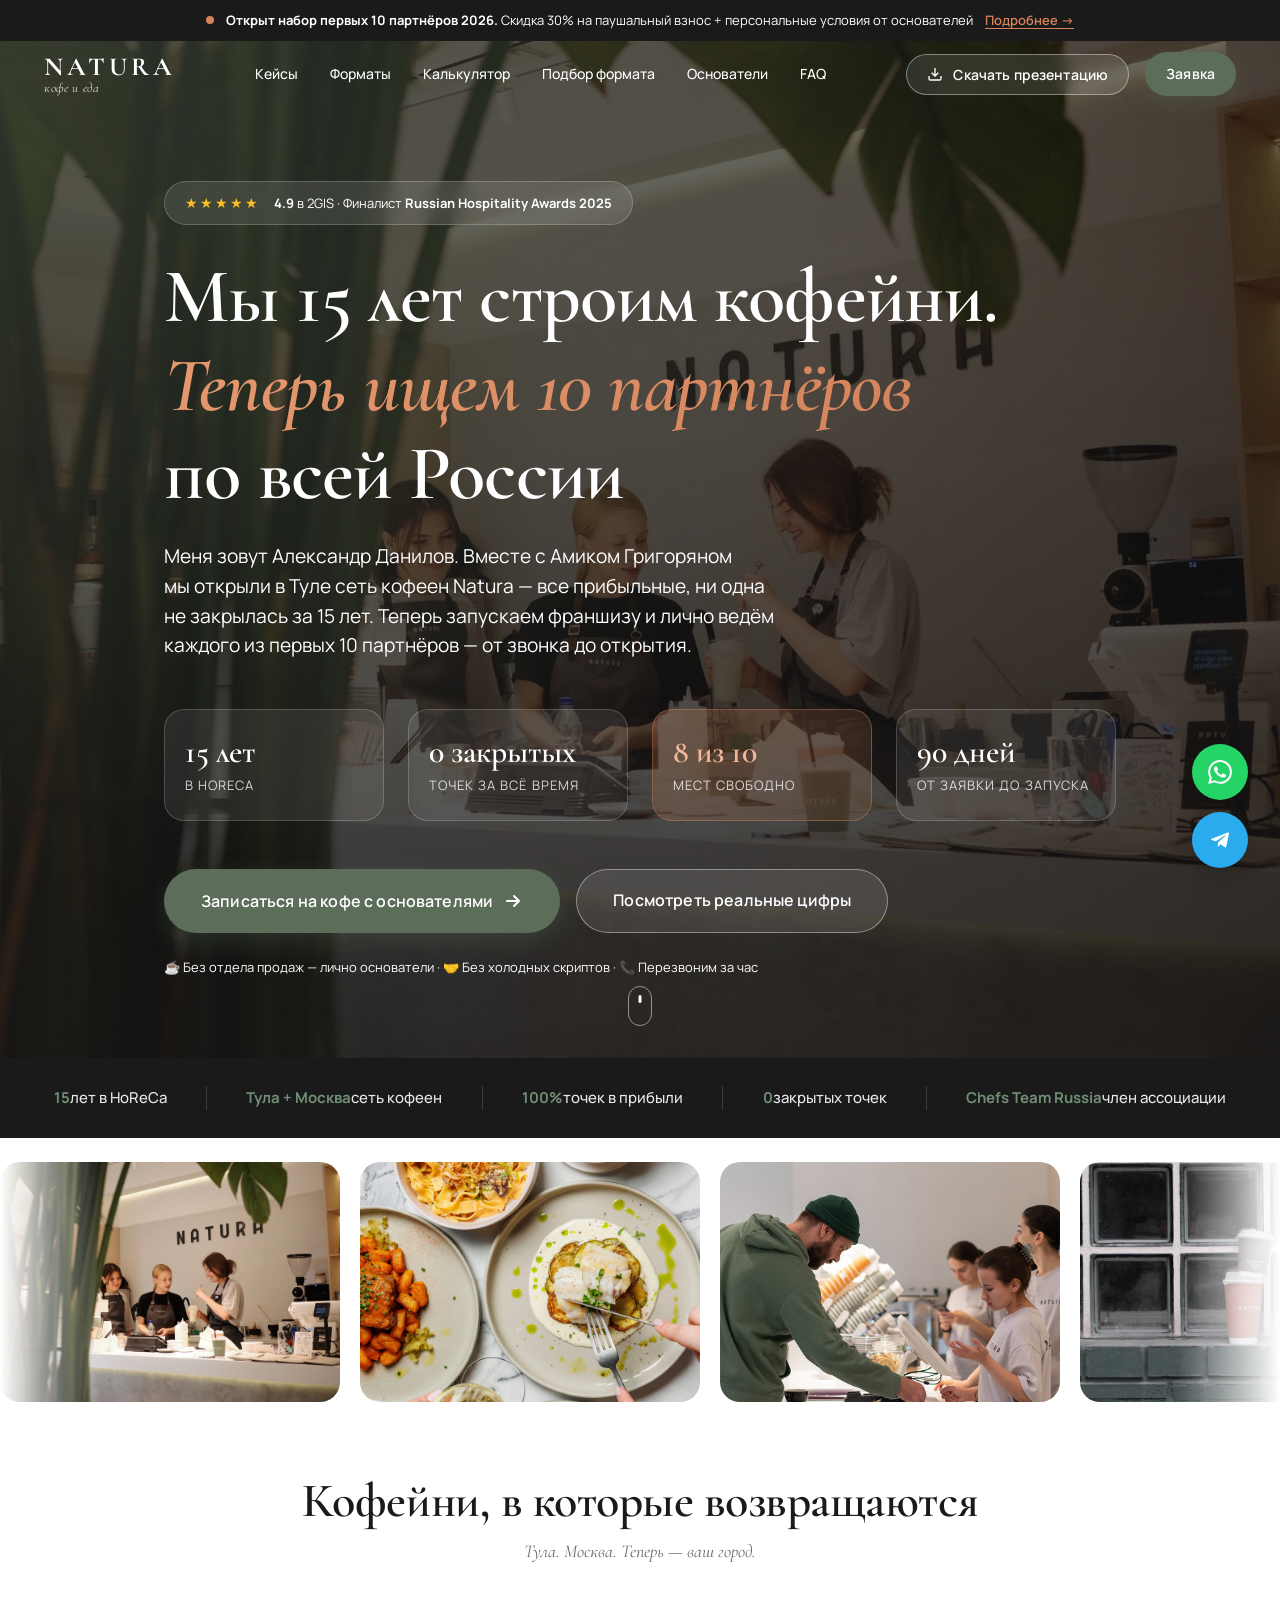
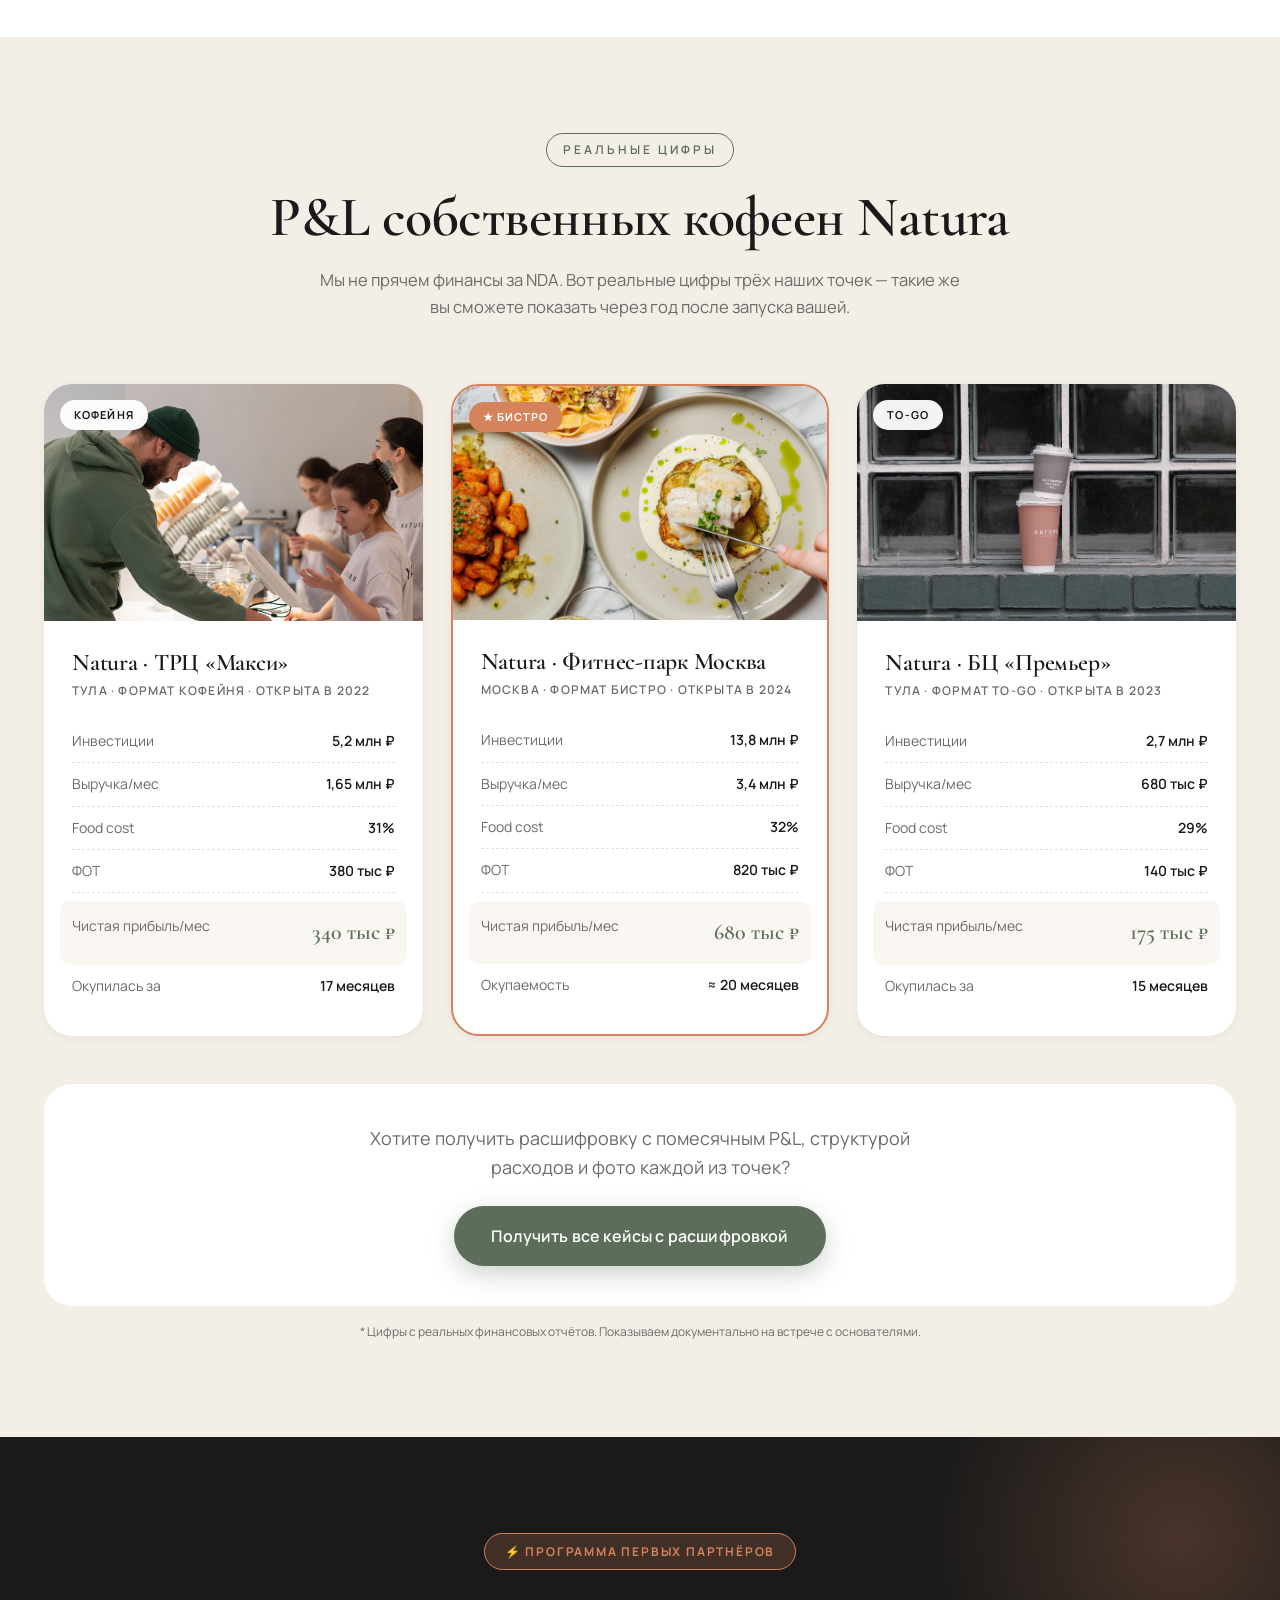
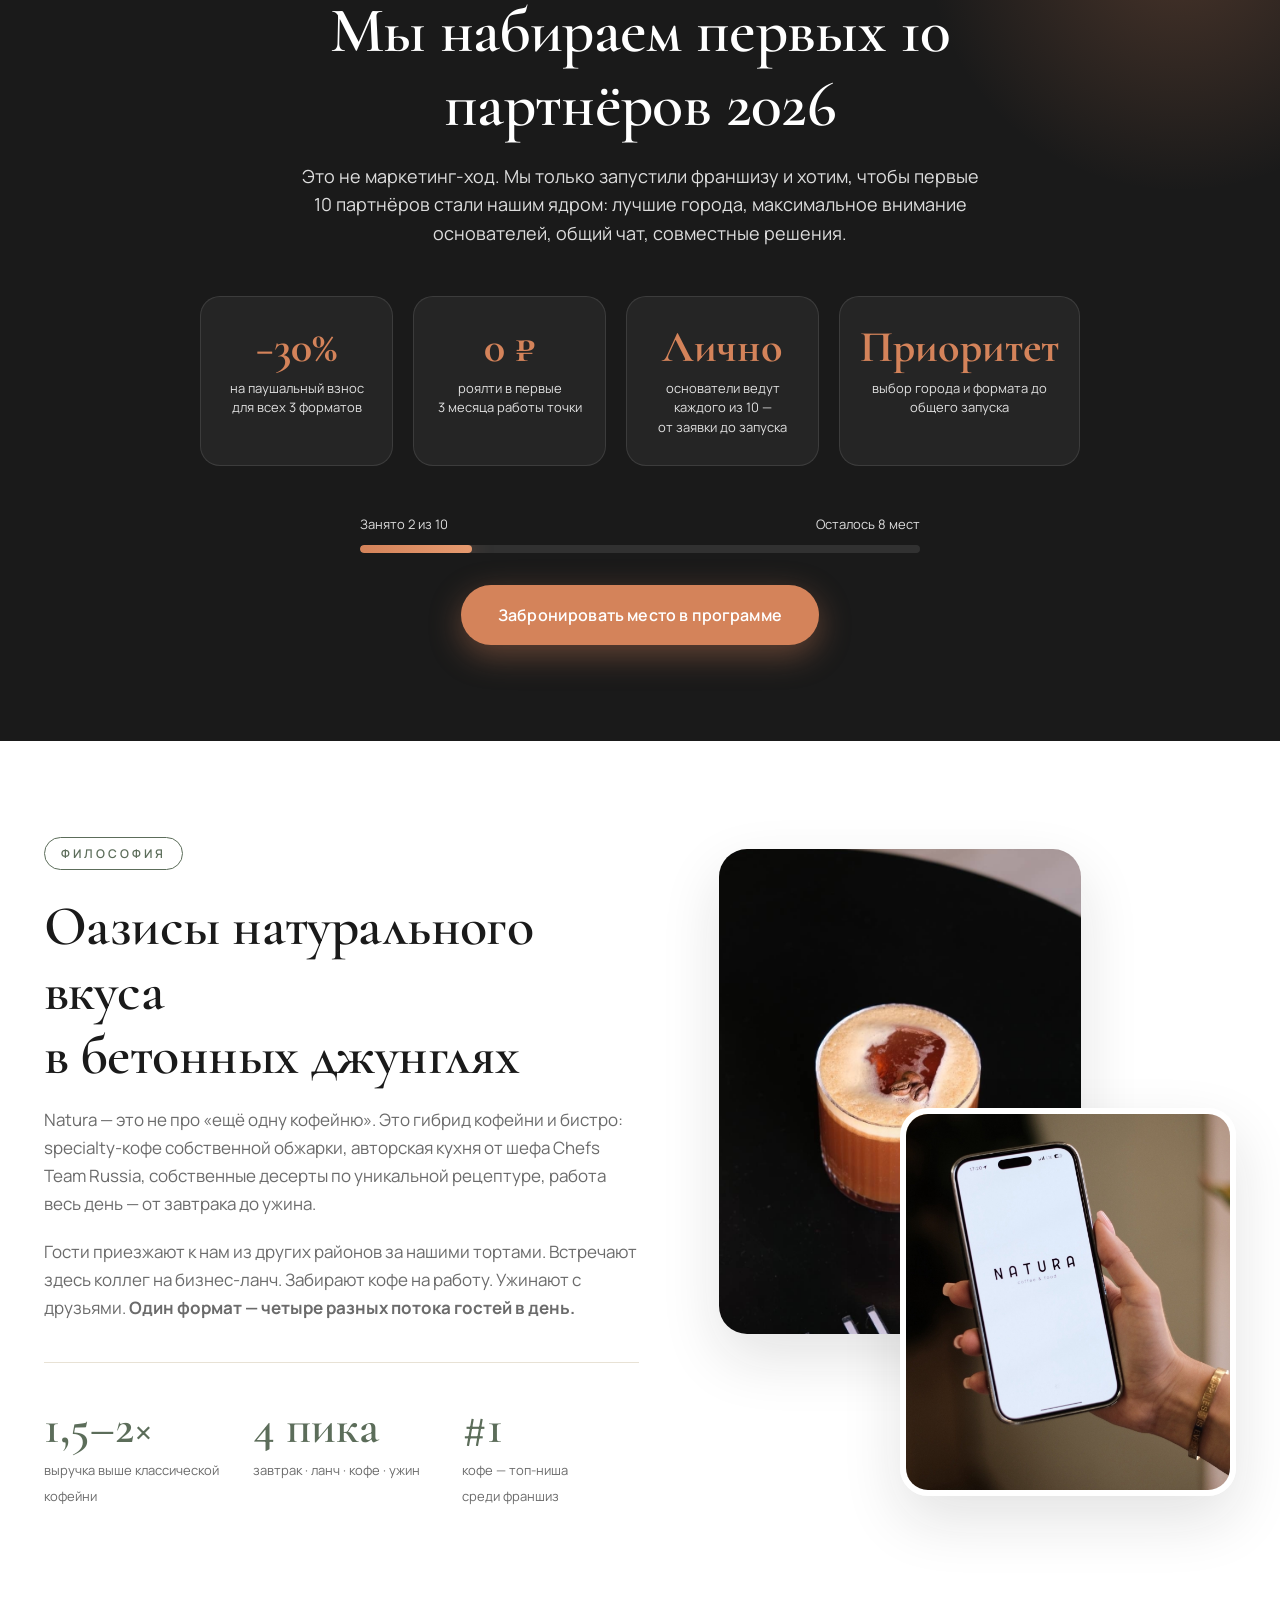
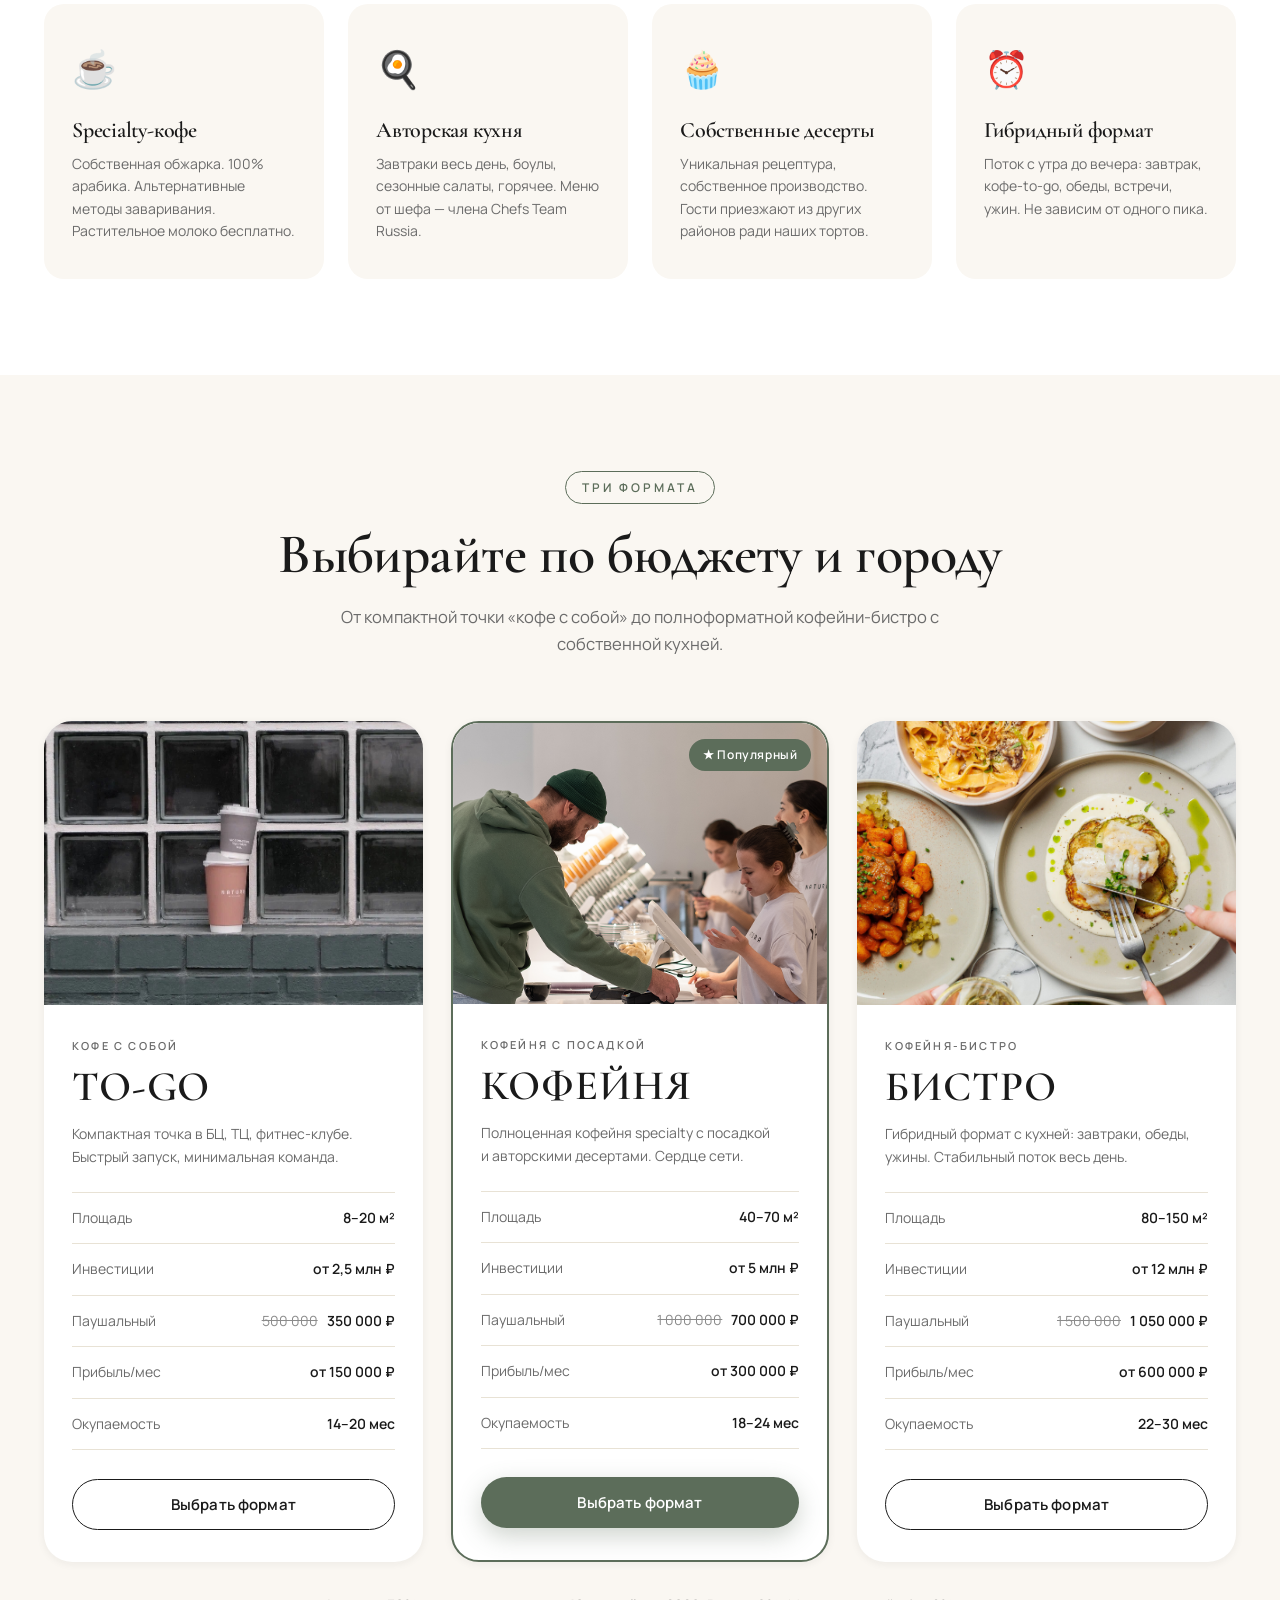
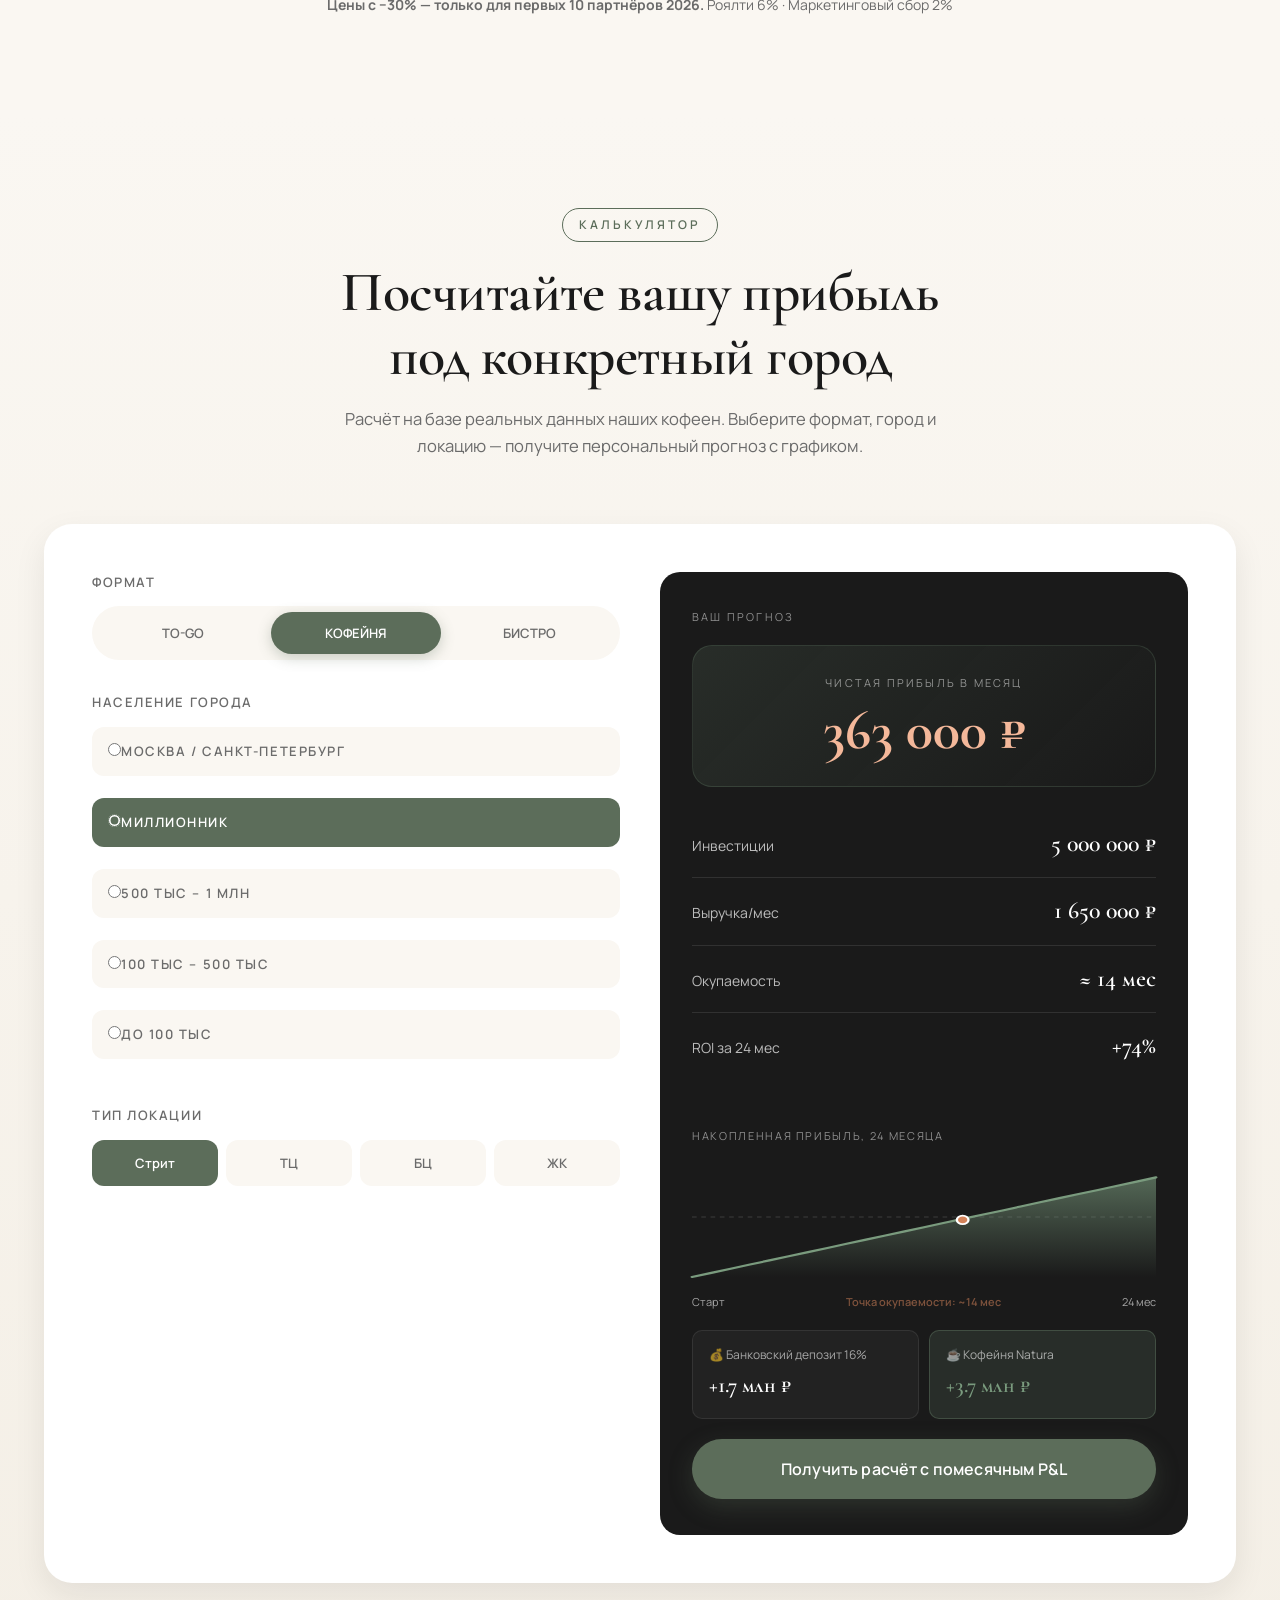
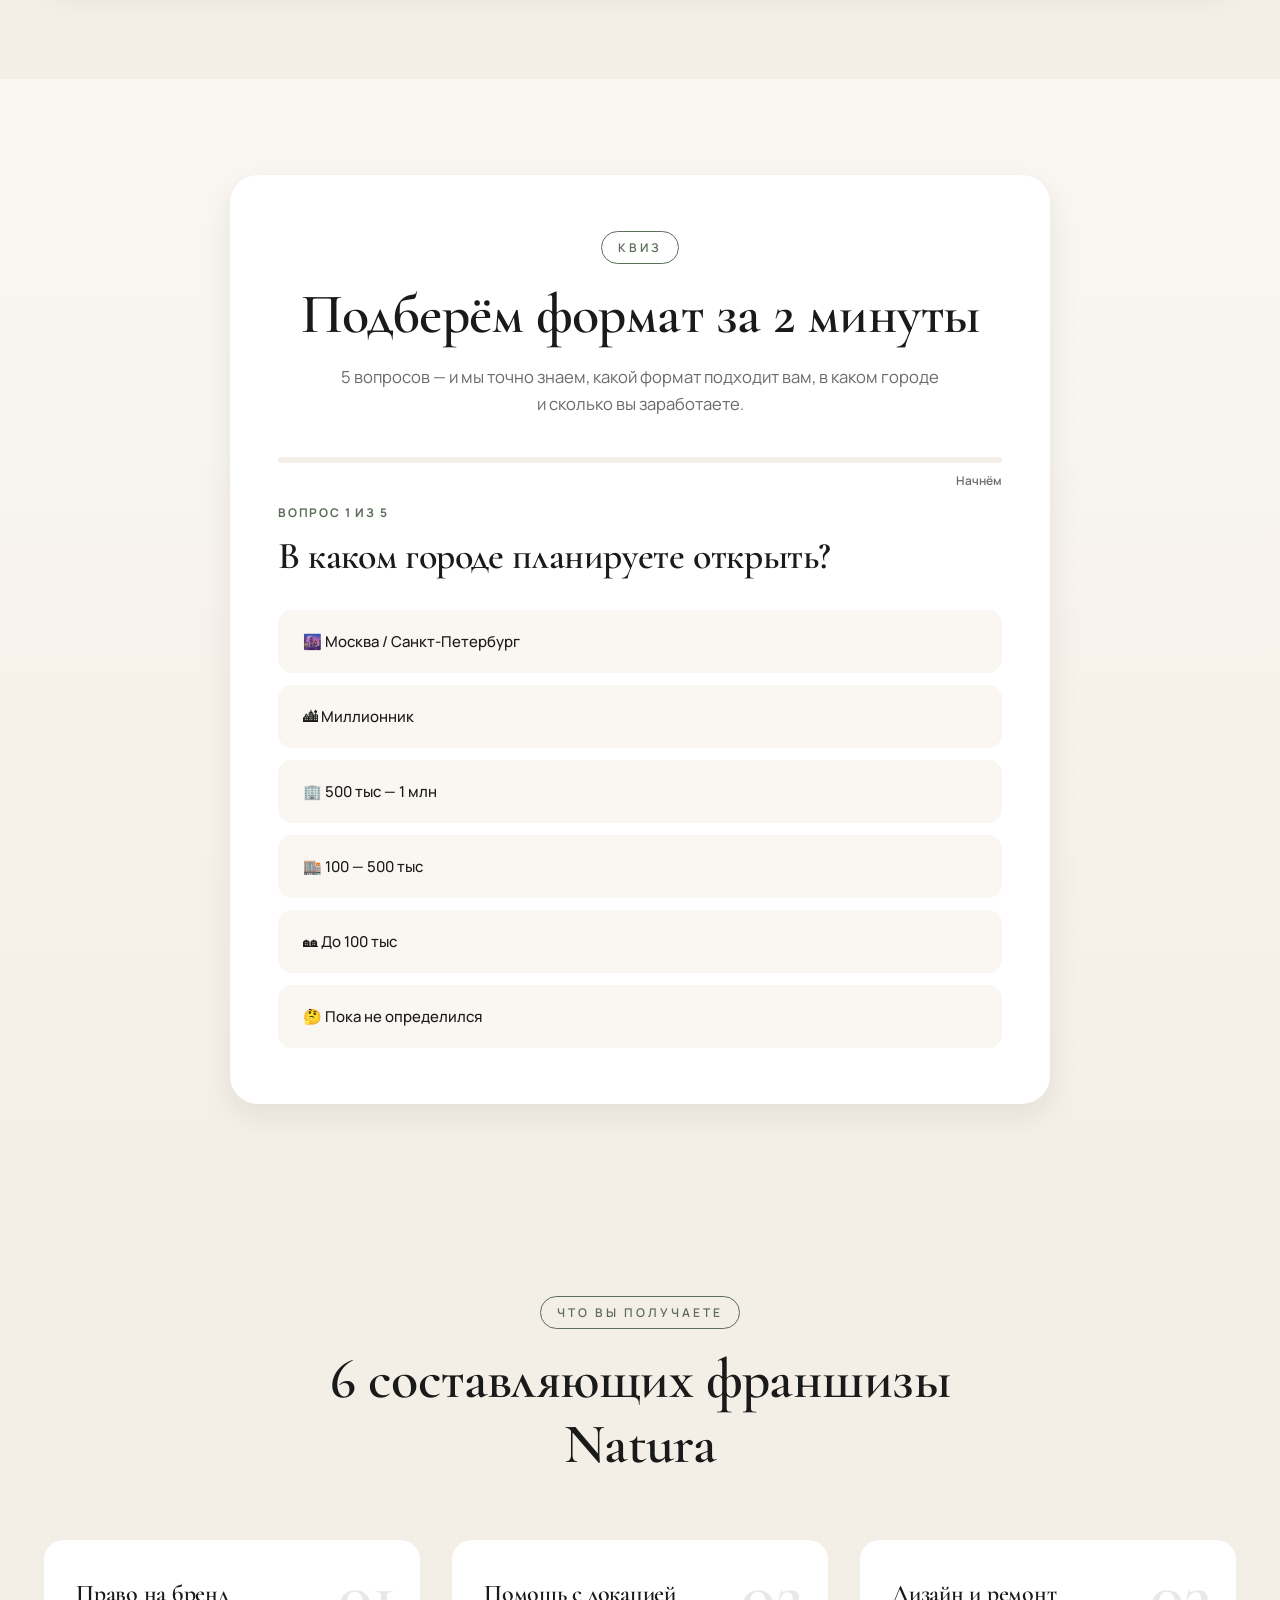
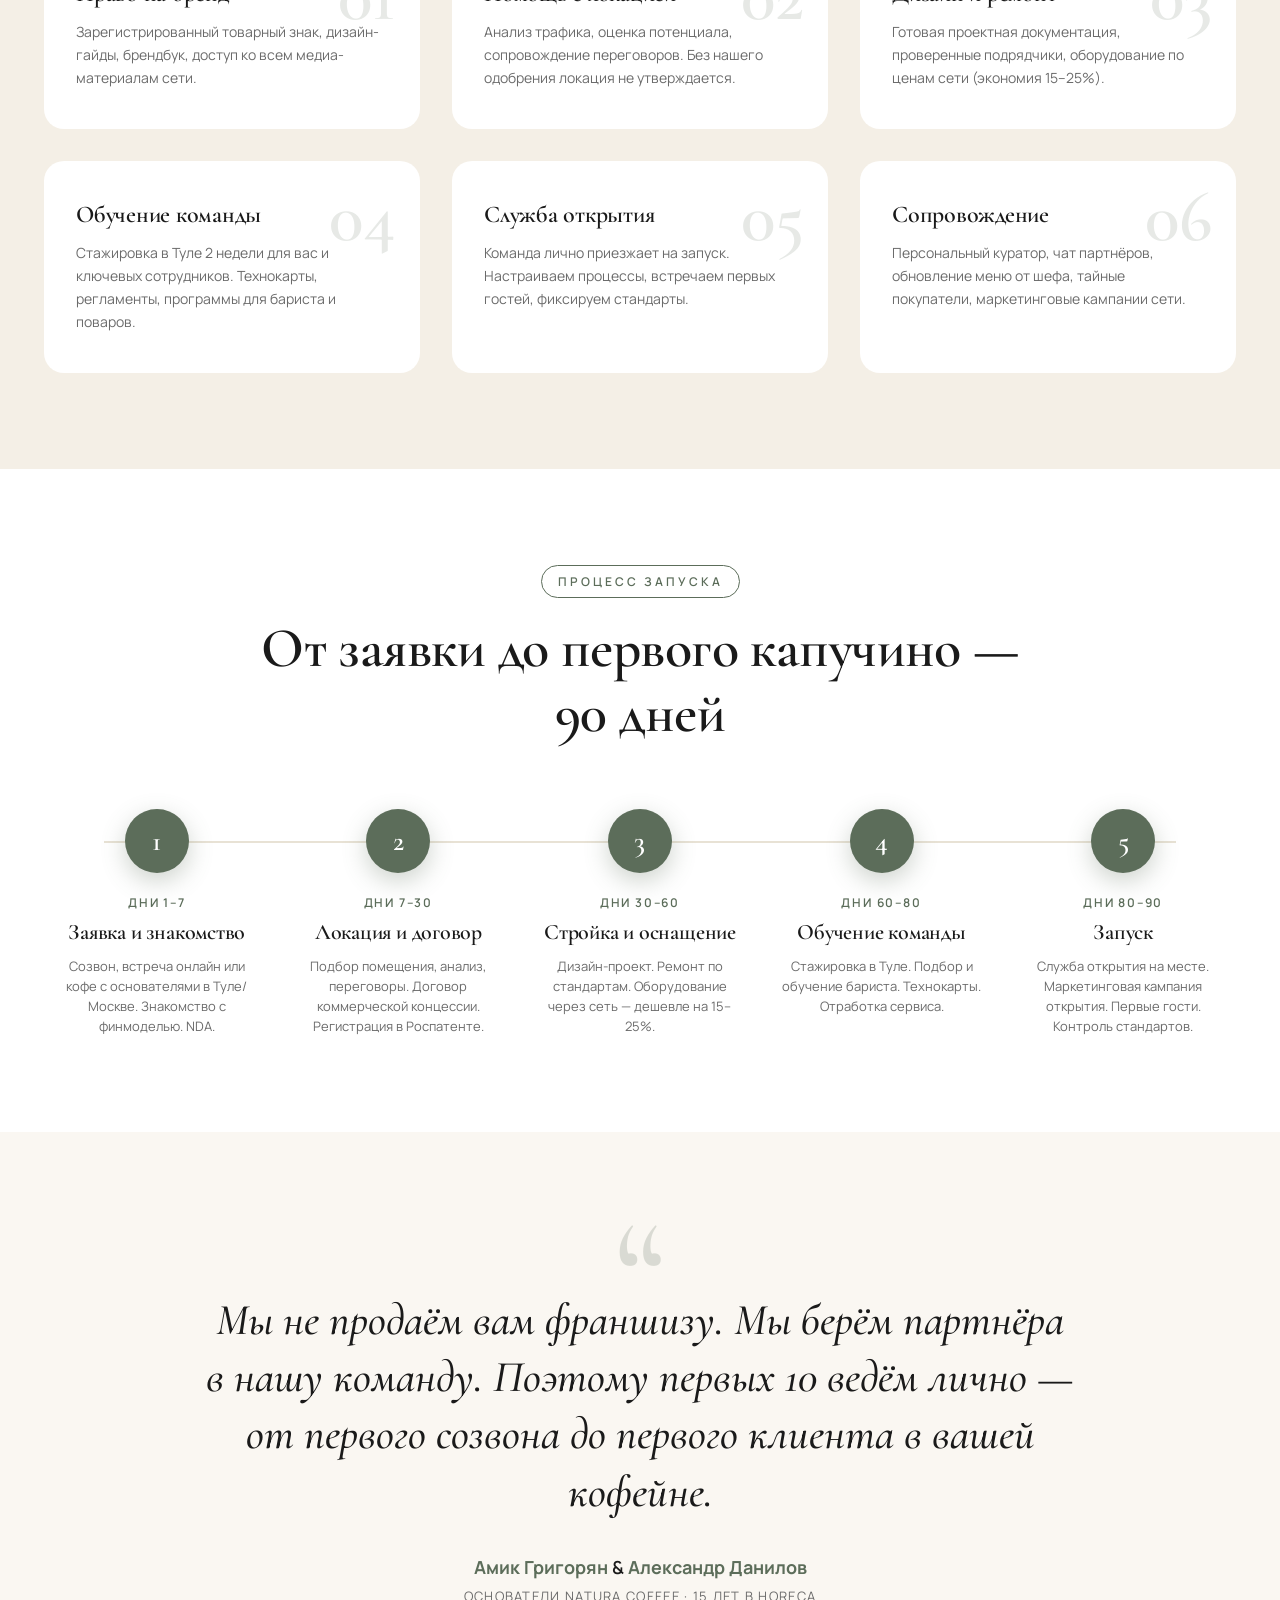
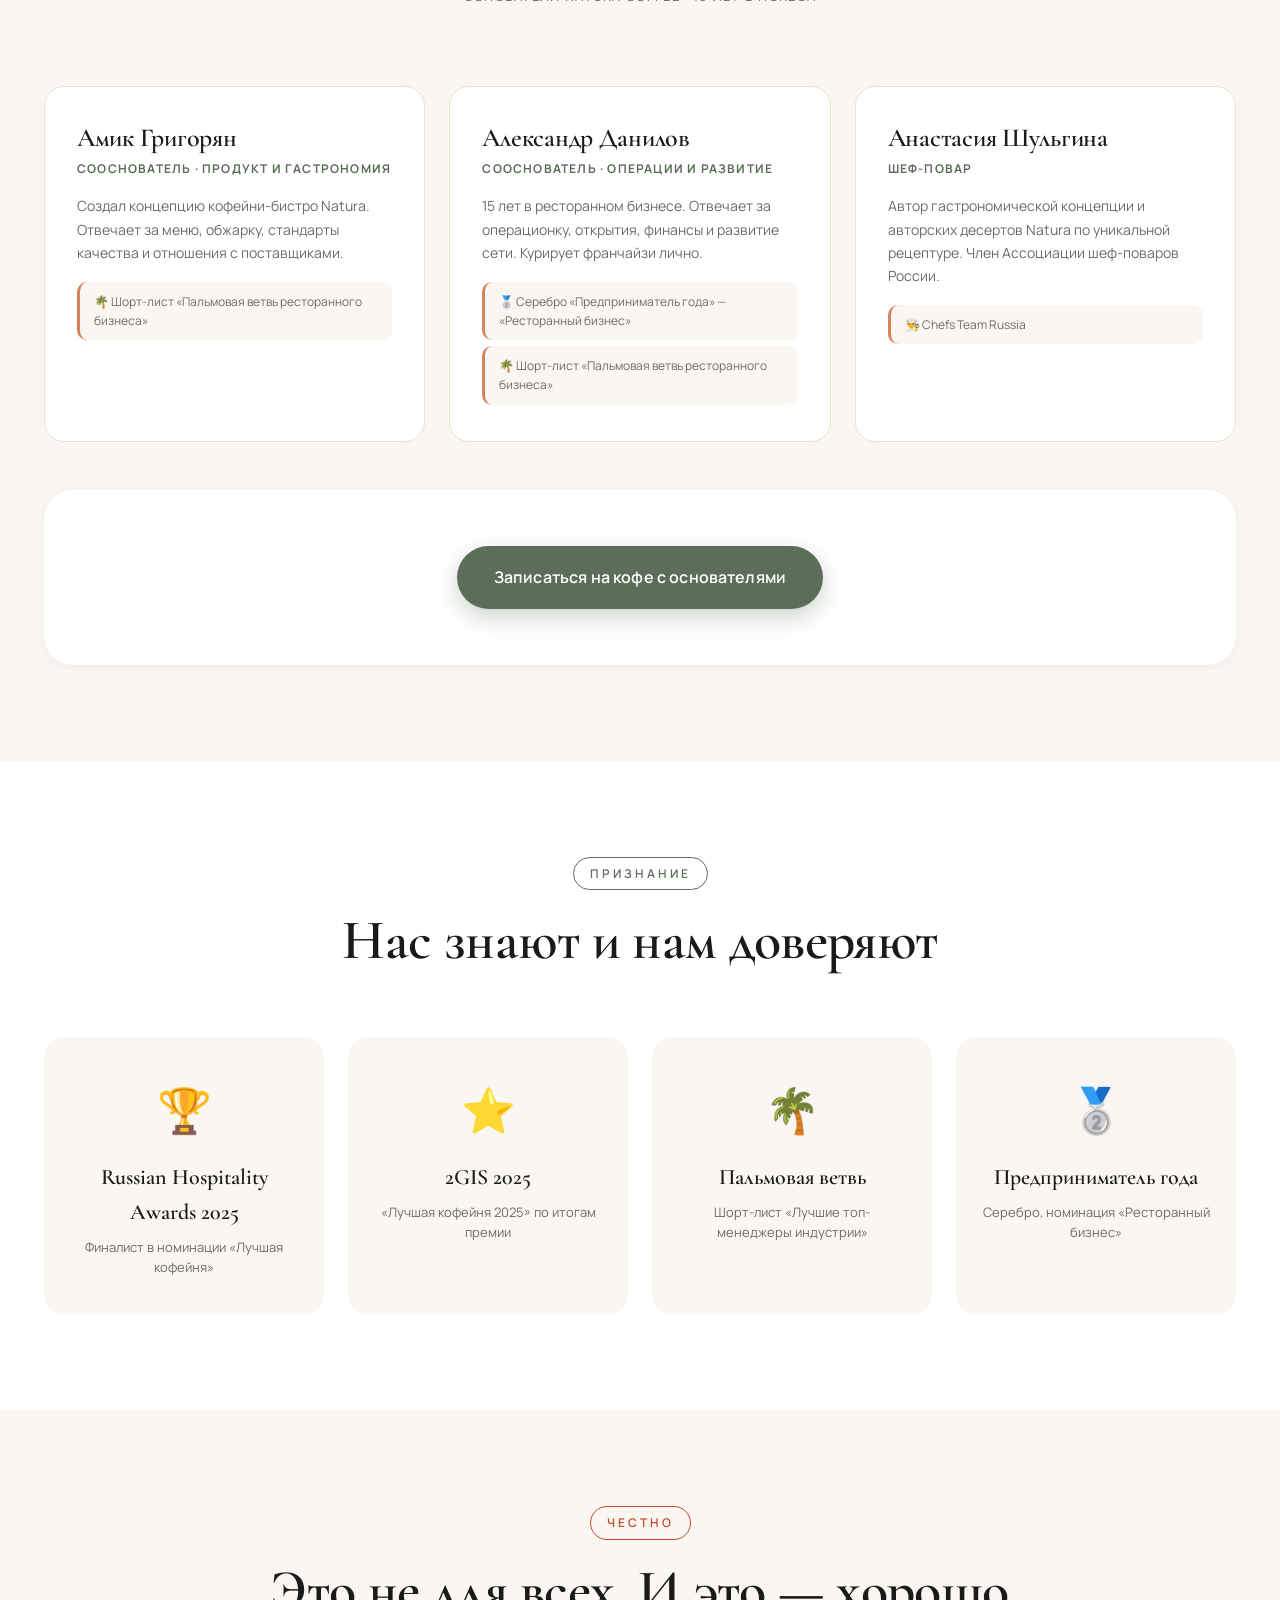
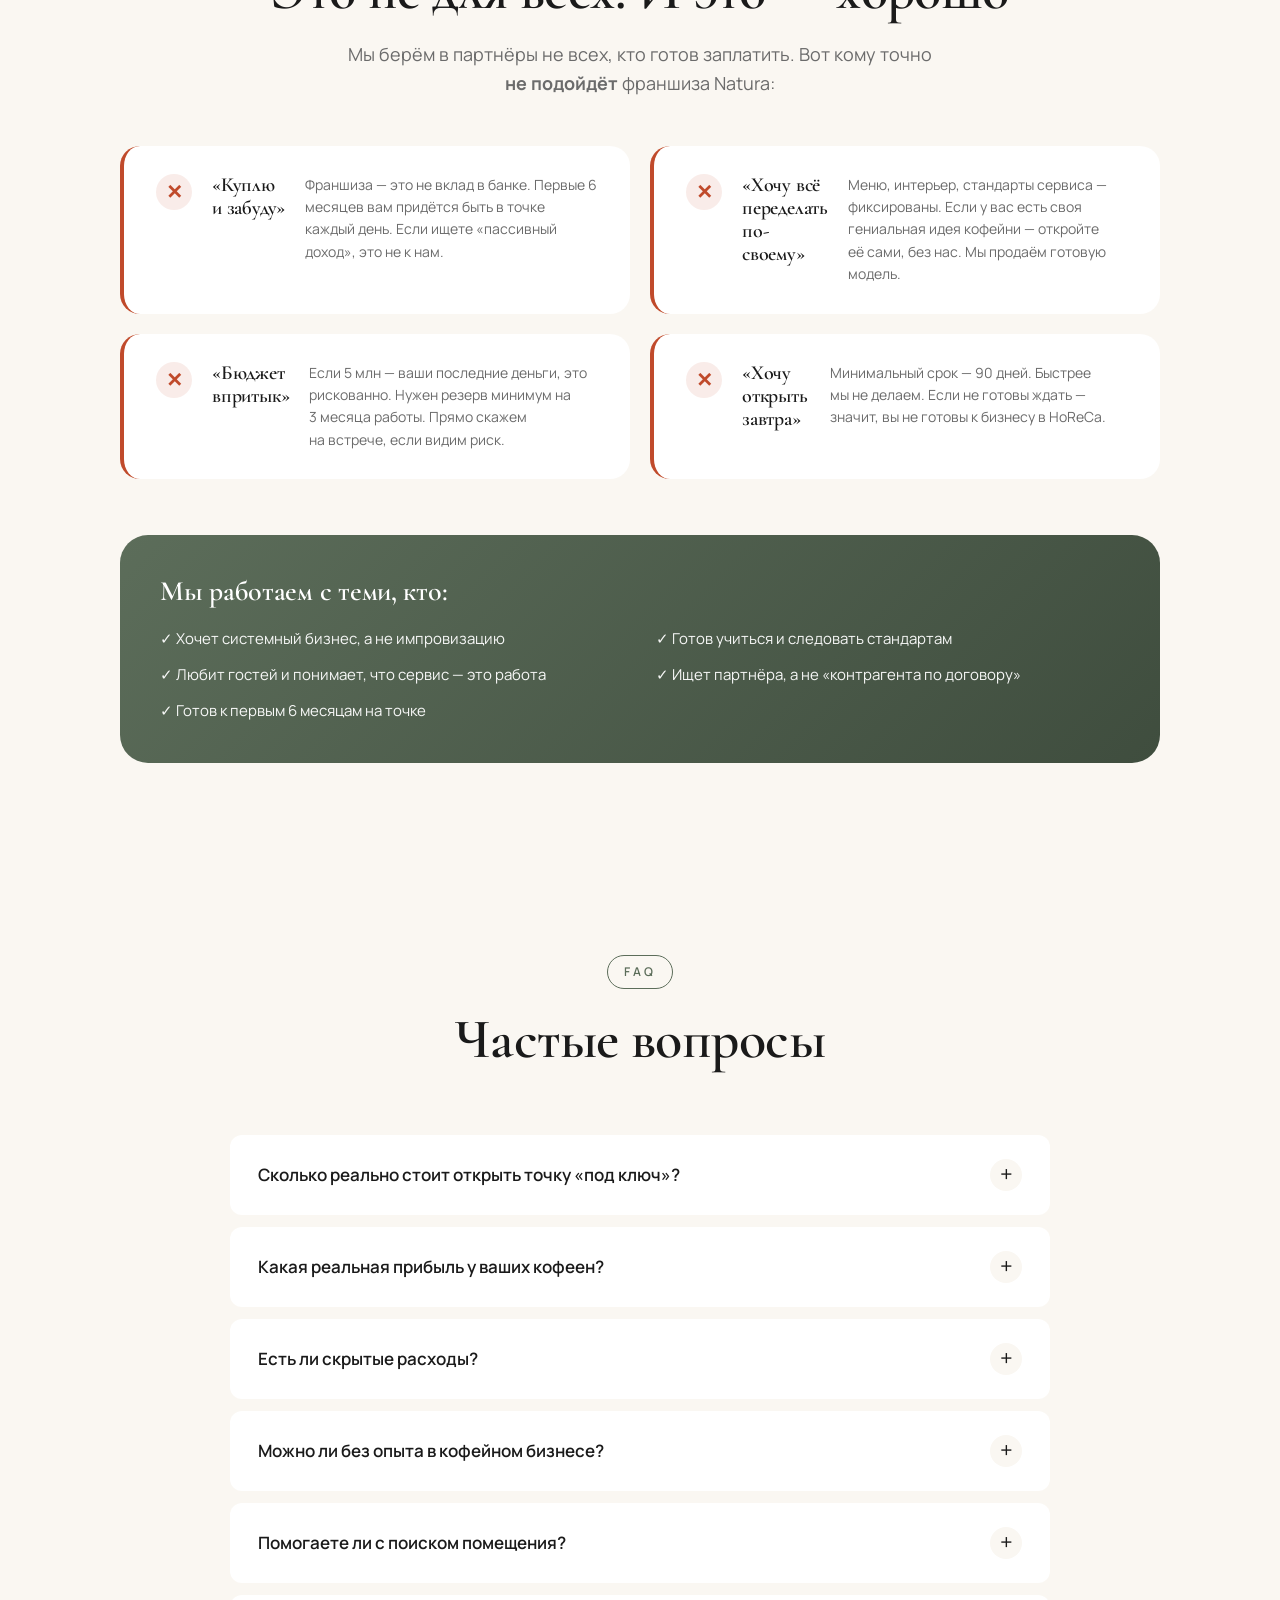
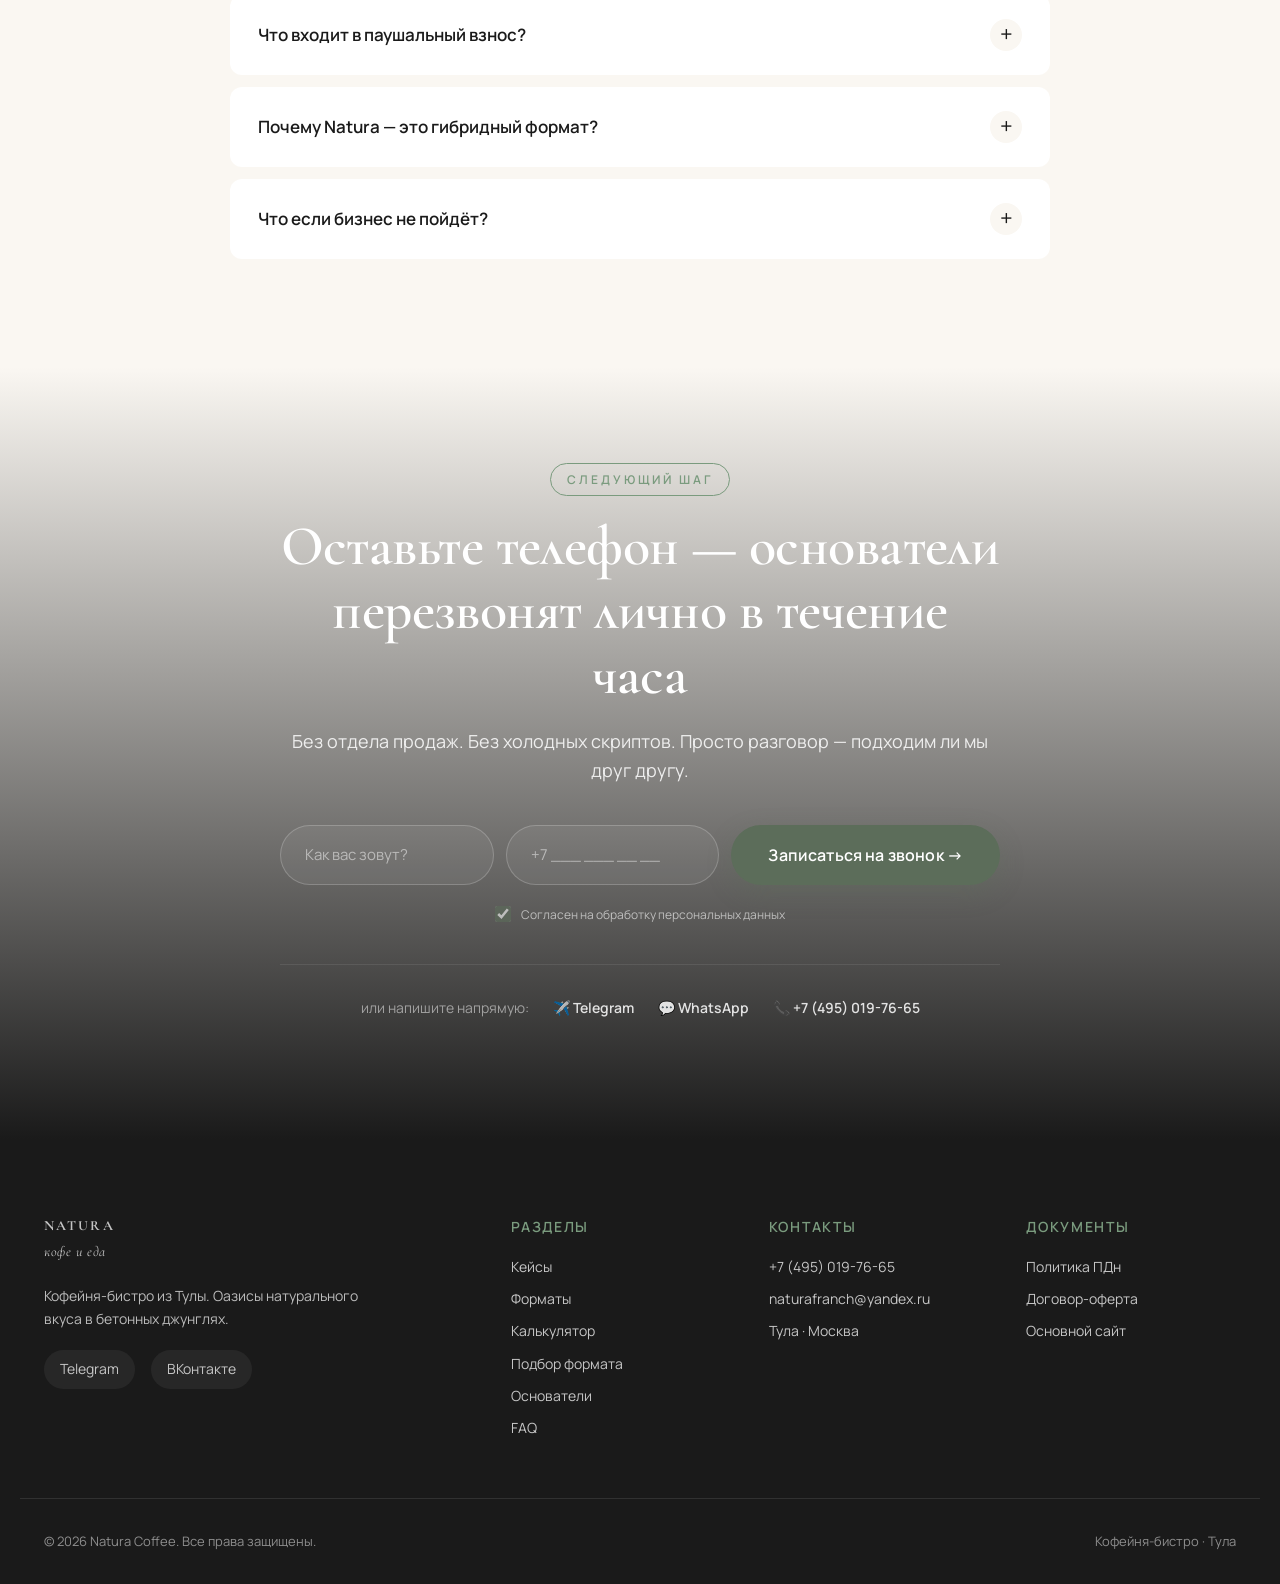
==== index.html @ 6047c7a5 "Replace placeholder images with real Natura Coffee photos Pulled 16 brand photos from naturacoffee.r" ====
<!DOCTYPE html>
<html lang="ru">
<head>
<meta charset="UTF-8">
<meta name="viewport" content="width=device-width, initial-scale=1.0">
<title>Франшиза Natura — кофейня-бистро от основателей. Первые 10 партнёров</title>
<meta name="description" content="Франшиза кофейни-бистро Natura. Инвестиции от 5 млн ₽, прибыль от 300 тыс/мес, окупаемость 18–24 мес. Первые 10 партнёров — −30% на паушальный. Финалист Russian Hospitality Awards 2025.">
<meta property="og:title" content="Франшиза Natura Coffee — кофейня-бистро">
<meta property="og:description" content="Первые 10 партнёров получают персональные условия от основателей. Запуск за 90 дней.">
<meta property="og:type" content="website">
<meta property="og:image" content="img/natura/interior-team.jpg">
<link rel="preconnect" href="https://fonts.googleapis.com">
<link rel="preconnect" href="https://fonts.gstatic.com" crossorigin>
<link href="https://fonts.googleapis.com/css2?family=Cormorant+Garamond:wght@400;500;600;700&family=Manrope:wght@300;400;500;600;700;800&display=swap" rel="stylesheet">
<link rel="icon" type="image/svg+xml" href="favicon.svg">
<link rel="stylesheet" href="styles.css">
<!-- A/B Split: 50/50, cookie-persistent. Remove this line to disable A/B test -->
<script src="ab.js"></script>
</head>
<body>

<!-- ============ ANNOUNCEMENT BAR ============ -->
<div class="announce">
  <div class="container">
    <span class="announce__pulse"></span>
    <span><b>Открыт набор первых 10 партнёров 2026.</b> Скидка 30% на&nbsp;паушальный взнос + персональные условия от&nbsp;основателей</span>
    <a href="#scarcity">Подробнее →</a>
  </div>
</div>

<!-- ============ HEADER ============ -->
<header class="header" id="header">
  <div class="container header__inner">
    <a href="#top" class="logo">
      <span class="logo__mark">NATURA</span>
      <span class="logo__sub">кофе и еда</span>
    </a>
    <nav class="nav">
      <a href="#cases">Кейсы</a>
      <a href="#formats">Форматы</a>
      <a href="#calc">Калькулятор</a>
      <a href="#quiz">Подбор формата</a>
      <a href="#founders">Основатели</a>
      <a href="#faq">FAQ</a>
    </nav>
    <div class="header__actions">
      <button class="btn btn--ghost btn--sm" data-open-form data-context="pdf">
        <svg width="16" height="16" viewBox="0 0 24 24" fill="none" stroke="currentColor" stroke-width="2"><path d="M21 15v4a2 2 0 0 1-2 2H5a2 2 0 0 1-2-2v-4M7 10l5 5 5-5M12 15V3"/></svg>
        Скачать презентацию
      </button>
      <a href="#contact" class="btn btn--primary btn--sm" data-open-form>Заявка</a>
    </div>
    <button class="burger" aria-label="Меню" id="burger">
      <span></span><span></span><span></span>
    </button>
  </div>
</header>

<!-- ============ HERO ============ -->
<section class="hero" id="top">
  <div class="hero__bg">
    <img src="img/natura/interior-team.jpg" alt="Интерьер кофейни-бистро Natura" loading="eager">
    <div class="hero__overlay"></div>
  </div>
  <div class="container hero__inner">

    <div class="hero__socialproof">
      <div class="hero__stars">★★★★★</div>
      <span><b>4.9</b> в 2GIS · <b>15 лет</b> в HoReCa · Финалист <b>Russian Hospitality Awards 2025</b></span>
    </div>

    <h1 class="hero__title">
      Ваша кофейня-бистро<br>
      с прибылью <span class="hero__title-accent">от 300 000 ₽</span><br>
      в месяц
    </h1>

    <p class="hero__subtitle">
      Франшиза от команды рестораторов с&nbsp;15-летним опытом.
      100% наших точек прибыльны. 0&nbsp;закрытых за всю историю.
      Окупаемость 18–24&nbsp;месяца.
    </p>

    <div class="hero__metrics">
      <div class="metric">
        <div class="metric__value">от 5 млн ₽</div>
        <div class="metric__label">Инвестиции</div>
      </div>
      <div class="metric metric--accent">
        <div class="metric__value">+300&nbsp;000 ₽</div>
        <div class="metric__label">Прибыль/мес</div>
      </div>
      <div class="metric">
        <div class="metric__value">18–24 мес</div>
        <div class="metric__label">Окупаемость</div>
      </div>
      <div class="metric">
        <div class="metric__value">90 дней</div>
        <div class="metric__label">До открытия</div>
      </div>
    </div>

    <div class="hero__cta">
      <a href="#quiz" class="btn btn--primary btn--lg">
        Подобрать формат за 2 минуты
        <svg width="20" height="20" viewBox="0 0 20 20" fill="none"><path d="M4 10h12m0 0l-5-5m5 5l-5 5" stroke="currentColor" stroke-width="2" stroke-linecap="round"/></svg>
      </a>
      <button class="btn btn--ghost btn--lg" data-open-form data-context="pdf">
        Скачать презентацию (PDF)
      </button>
    </div>

    <p class="hero__microcopy">⚡ Ответим в течение 1 часа · 🔒 Без холодных звонков · 📞 Созвон с основателями лично</p>
  </div>

  <a href="#gallery" class="hero__scroll" aria-label="Скролл вниз">
    <span></span>
  </a>
</section>

<!-- ============ TRUST BAR ============ -->
<section class="trust">
  <div class="container">
    <div class="trust__item"><strong>15</strong>лет в HoReCa</div>
    <div class="trust__divider"></div>
    <div class="trust__item"><strong>Тула + Москва</strong>сеть кофеен</div>
    <div class="trust__divider"></div>
    <div class="trust__item"><strong>100%</strong>точек в прибыли</div>
    <div class="trust__divider"></div>
    <div class="trust__item"><strong>0</strong>закрытых точек</div>
    <div class="trust__divider"></div>
    <div class="trust__item"><strong>Chefs Team Russia</strong>член ассоциации</div>
  </div>
</section>

<!-- ============ GALLERY STRIP ============ -->
<section class="gallery" id="gallery">
  <div class="gallery__marquee">
    <div class="gallery__track">
      <img src="img/natura/interior-team.jpg" alt="">
      <img src="img/natura/food-assortment.jpg" alt="">
      <img src="img/natura/interior-checkout.png" alt="">
      <img src="img/natura/coffee-togo.jpg" alt="">
      <img src="img/natura/brand-phone.jpg" alt="">
      <img src="img/natura/coffee-signature.jpg" alt="">
      <img src="img/natura/food-pasta.jpg" alt="">
      <img src="img/natura/cake-raspberry.jpg" alt="">
      <!-- duplicate for seamless loop -->
      <img src="img/natura/interior-team.jpg" alt="">
      <img src="img/natura/food-assortment.jpg" alt="">
      <img src="img/natura/interior-checkout.png" alt="">
      <img src="img/natura/coffee-togo.jpg" alt="">
      <img src="img/natura/brand-phone.jpg" alt="">
      <img src="img/natura/coffee-signature.jpg" alt="">
      <img src="img/natura/food-pasta.jpg" alt="">
      <img src="img/natura/cake-raspberry.jpg" alt="">
    </div>
  </div>
  <div class="container gallery__caption">
    <h2>Кофейни, в&nbsp;которые возвращаются</h2>
    <p>Тула. Москва. Теперь — ваш город.</p>
  </div>
</section>

<!-- ============ CASES ============ -->
<section class="section cases" id="cases">
  <div class="container">
    <div class="section__head">
      <div class="section__label">Реальные цифры</div>
      <h2 class="section__title">P&amp;L собственных кофеен Natura</h2>
      <p class="section__lead">Мы не прячем финансы за NDA. Вот реальные цифры трёх наших точек — такие же вы сможете показать через год после запуска вашей.</p>
    </div>

    <div class="cases__grid">
      <article class="case">
        <div class="case__image">
          <img src="img/natura/interior-checkout.png" alt="Natura Тула ТРЦ">
          <div class="case__badge">Кофейня</div>
        </div>
        <div class="case__body">
          <h3>Natura · ТРЦ «Макси»</h3>
          <div class="case__meta">Тула · формат Кофейня · открыта в 2022</div>
          <div class="case__pnl">
            <div class="pnl-row"><span>Инвестиции</span><b>5,2 млн ₽</b></div>
            <div class="pnl-row"><span>Выручка/мес</span><b>1,65 млн ₽</b></div>
            <div class="pnl-row"><span>Food cost</span><b>31%</b></div>
            <div class="pnl-row"><span>ФОТ</span><b>380 тыс ₽</b></div>
            <div class="pnl-row pnl-row--accent"><span>Чистая прибыль/мес</span><b>340 тыс ₽</b></div>
            <div class="pnl-row"><span>Окупилась за</span><b>17 месяцев</b></div>
          </div>
        </div>
      </article>

      <article class="case case--featured">
        <div class="case__image">
          <img src="img/natura/food-assortment.jpg" alt="Natura Москва Фитнес-парк">
          <div class="case__badge case__badge--featured">★ Бистро</div>
        </div>
        <div class="case__body">
          <h3>Natura · Фитнес-парк Москва</h3>
          <div class="case__meta">Москва · формат Бистро · открыта в 2024</div>
          <div class="case__pnl">
            <div class="pnl-row"><span>Инвестиции</span><b>13,8 млн ₽</b></div>
            <div class="pnl-row"><span>Выручка/мес</span><b>3,4 млн ₽</b></div>
            <div class="pnl-row"><span>Food cost</span><b>32%</b></div>
            <div class="pnl-row"><span>ФОТ</span><b>820 тыс ₽</b></div>
            <div class="pnl-row pnl-row--accent"><span>Чистая прибыль/мес</span><b>680 тыс ₽</b></div>
            <div class="pnl-row"><span>Окупаемость</span><b>≈ 20 месяцев</b></div>
          </div>
        </div>
      </article>

      <article class="case">
        <div class="case__image">
          <img src="img/natura/coffee-togo.jpg" alt="Natura TO-GO БЦ">
          <div class="case__badge">TO-GO</div>
        </div>
        <div class="case__body">
          <h3>Natura · БЦ «Премьер»</h3>
          <div class="case__meta">Тула · формат TO-GO · открыта в 2023</div>
          <div class="case__pnl">
            <div class="pnl-row"><span>Инвестиции</span><b>2,7 млн ₽</b></div>
            <div class="pnl-row"><span>Выручка/мес</span><b>680 тыс ₽</b></div>
            <div class="pnl-row"><span>Food cost</span><b>29%</b></div>
            <div class="pnl-row"><span>ФОТ</span><b>140 тыс ₽</b></div>
            <div class="pnl-row pnl-row--accent"><span>Чистая прибыль/мес</span><b>175 тыс ₽</b></div>
            <div class="pnl-row"><span>Окупилась за</span><b>15 месяцев</b></div>
          </div>
        </div>
      </article>
    </div>

    <div class="cases__cta">
      <p>Хотите получить расшифровку с помесячным P&amp;L, структурой расходов и фото каждой из точек?</p>
      <button class="btn btn--primary btn--lg" data-open-form data-context="cases">
        Получить все кейсы с расшифровкой
      </button>
    </div>

    <p class="cases__disclaimer">
      * Цифры с&nbsp;реальных финансовых отчётов. Показываем документально на&nbsp;встрече с&nbsp;основателями.
    </p>
  </div>
</section>

<!-- ============ SCARCITY: FIRST 10 PARTNERS ============ -->
<section class="section scarcity" id="scarcity">
  <div class="container">
    <div class="scarcity__wrap">
      <div class="scarcity__label">⚡ Программа первых партнёров</div>
      <h2 class="scarcity__title">Мы набираем первых 10 партнёров 2026</h2>
      <p class="scarcity__lead">
        Это не маркетинг-ход. Мы только запустили франшизу и&nbsp;хотим, чтобы первые 10&nbsp;партнёров стали нашим ядром: лучшие города, максимальное внимание основателей, общий чат, совместные решения.
      </p>

      <div class="scarcity__grid">
        <div class="scarcity__item">
          <div class="scarcity__num">−30%</div>
          <div class="scarcity__text">на&nbsp;паушальный взнос для&nbsp;всех 3 форматов</div>
        </div>
        <div class="scarcity__item">
          <div class="scarcity__num">0&nbsp;₽</div>
          <div class="scarcity__text">роялти в&nbsp;первые 3&nbsp;месяца работы точки</div>
        </div>
        <div class="scarcity__item">
          <div class="scarcity__num">Лично</div>
          <div class="scarcity__text">основатели ведут каждого из&nbsp;10 — от&nbsp;заявки до&nbsp;запуска</div>
        </div>
        <div class="scarcity__item">
          <div class="scarcity__num">Приоритет</div>
          <div class="scarcity__text">выбор города и формата до общего запуска</div>
        </div>
      </div>

      <div class="scarcity__progress">
        <div class="scarcity__progress-label">
          <span>Занято 2 из 10</span>
          <span>Осталось 8 мест</span>
        </div>
        <div class="scarcity__bar"><div class="scarcity__bar-fill" style="width:20%"></div></div>
      </div>

      <button class="btn btn--primary btn--lg" data-open-form data-context="scarcity">
        Забронировать место в программе
      </button>
    </div>
  </div>
</section>

<!-- ============ PHILOSOPHY ============ -->
<section class="section philosophy" id="philosophy">
  <div class="container">
    <div class="philosophy__grid">
      <div class="philosophy__text">
        <div class="section__label">Философия</div>
        <h2 class="section__title">Оазисы натурального вкуса<br>в&nbsp;бетонных джунглях</h2>
        <p class="philosophy__lead">
          Natura — это не про «ещё одну кофейню». Это гибрид кофейни и бистро: specialty-кофе собственной обжарки, авторская кухня от&nbsp;шефа Chefs Team Russia, собственные десерты по уникальной рецептуре, работа весь день — от&nbsp;завтрака до ужина.
        </p>
        <p class="philosophy__lead">
          Гости приезжают к нам из других районов за нашими тортами. Встречают здесь&nbsp;коллег на бизнес-ланч. Забирают кофе на работу. Ужинают с друзьями. <b>Один формат — четыре разных потока гостей в день.</b>
        </p>

        <div class="philosophy__stats">
          <div><b>1,5–2×</b><span>выручка выше классической кофейни</span></div>
          <div><b>4 пика</b><span>завтрак · ланч · кофе · ужин</span></div>
          <div><b>#1</b><span>кофе — топ-ниша<br>среди франшиз</span></div>
        </div>
      </div>
      <div class="philosophy__image">
        <img src="img/natura/coffee-signature.jpg" alt="Стакан Natura" loading="lazy">
        <img src="img/natura/brand-phone.jpg" alt="Полка с чашками Natura" loading="lazy" class="philosophy__image--second">
      </div>
    </div>

    <div class="pillars">
      <div class="pillar">
        <div class="pillar__icon">☕</div>
        <h3>Specialty-кофе</h3>
        <p>Собственная обжарка. 100% арабика. Альтернативные методы заваривания. Растительное молоко бесплатно.</p>
      </div>
      <div class="pillar">
        <div class="pillar__icon">🍳</div>
        <h3>Авторская кухня</h3>
        <p>Завтраки весь день, боулы, сезонные салаты, горячее. Меню от шефа — члена Chefs Team Russia.</p>
      </div>
      <div class="pillar">
        <div class="pillar__icon">🧁</div>
        <h3>Собственные десерты</h3>
        <p>Уникальная рецептура, собственное производство. Гости приезжают из других районов ради наших тортов.</p>
      </div>
      <div class="pillar">
        <div class="pillar__icon">⏰</div>
        <h3>Гибридный формат</h3>
        <p>Поток с&nbsp;утра до&nbsp;вечера: завтрак, кофе-to-go, обеды, встречи, ужин. Не&nbsp;зависим от&nbsp;одного пика.</p>
      </div>
    </div>
  </div>
</section>

<!-- ============ FORMATS ============ -->
<section class="section formats" id="formats">
  <div class="container">
    <div class="section__head">
      <div class="section__label">Три формата</div>
      <h2 class="section__title">Выбирайте по&nbsp;бюджету и&nbsp;городу</h2>
      <p class="section__lead">От компактной точки «кофе с собой» до полноформатной кофейни-бистро с собственной кухней.</p>
    </div>

    <div class="formats__grid">
      <article class="format-card" data-format="togo">
        <div class="format-card__image">
          <img src="img/natura/coffee-togo.jpg" alt="Формат кофе с собой" loading="lazy">
        </div>
        <div class="format-card__body">
          <div class="format-card__tag">Кофе с собой</div>
          <h3 class="format-card__title">TO-GO</h3>
          <p class="format-card__desc">Компактная точка в&nbsp;БЦ, ТЦ, фитнес-клубе. Быстрый запуск, минимальная команда.</p>
          <ul class="format-card__params">
            <li><span>Площадь</span><b>8–20 м²</b></li>
            <li><span>Инвестиции</span><b>от 2,5 млн ₽</b></li>
            <li><span>Паушальный</span><b><s>500 000</s> 350 000 ₽</b></li>
            <li><span>Прибыль/мес</span><b>от 150 000 ₽</b></li>
            <li><span>Окупаемость</span><b>14–20 мес</b></li>
          </ul>
          <button class="btn btn--outline btn--block" data-open-form data-format-pick="togo">Выбрать формат</button>
        </div>
      </article>

      <article class="format-card format-card--featured" data-format="cafe">
        <div class="format-card__badge">★ Популярный</div>
        <div class="format-card__image">
          <img src="img/natura/interior-checkout.png" alt="Формат кофейня" loading="lazy">
        </div>
        <div class="format-card__body">
          <div class="format-card__tag">Кофейня с посадкой</div>
          <h3 class="format-card__title">КОФЕЙНЯ</h3>
          <p class="format-card__desc">Полноценная кофейня specialty с&nbsp;посадкой и&nbsp;авторскими десертами. Сердце сети.</p>
          <ul class="format-card__params">
            <li><span>Площадь</span><b>40–70 м²</b></li>
            <li><span>Инвестиции</span><b>от 5 млн ₽</b></li>
            <li><span>Паушальный</span><b><s>1 000 000</s> 700 000 ₽</b></li>
            <li><span>Прибыль/мес</span><b>от 300 000 ₽</b></li>
            <li><span>Окупаемость</span><b>18–24 мес</b></li>
          </ul>
          <button class="btn btn--primary btn--block" data-open-form data-format-pick="cafe">Выбрать формат</button>
        </div>
      </article>

      <article class="format-card" data-format="bistro">
        <div class="format-card__image">
          <img src="img/natura/food-assortment.jpg" alt="Формат кофейня-бистро" loading="lazy">
        </div>
        <div class="format-card__body">
          <div class="format-card__tag">Кофейня-бистро</div>
          <h3 class="format-card__title">БИСТРО</h3>
          <p class="format-card__desc">Гибридный формат с&nbsp;кухней: завтраки, обеды, ужины. Стабильный поток весь день.</p>
          <ul class="format-card__params">
            <li><span>Площадь</span><b>80–150 м²</b></li>
            <li><span>Инвестиции</span><b>от 12 млн ₽</b></li>
            <li><span>Паушальный</span><b><s>1 500 000</s> 1 050 000 ₽</b></li>
            <li><span>Прибыль/мес</span><b>от 600 000 ₽</b></li>
            <li><span>Окупаемость</span><b>22–30 мес</b></li>
          </ul>
          <button class="btn btn--outline btn--block" data-open-form data-format-pick="bistro">Выбрать формат</button>
        </div>
      </article>
    </div>

    <p class="formats__note">
      <b>Цены с −30% — только для первых 10 партнёров 2026.</b>  Роялти 6% · Маркетинговый сбор 2%
    </p>
  </div>
</section>

<!-- ============ CALCULATOR ============ -->
<section class="section calc" id="calc">
  <div class="container">
    <div class="section__head">
      <div class="section__label">Калькулятор</div>
      <h2 class="section__title">Посчитайте вашу прибыль под&nbsp;конкретный город</h2>
      <p class="section__lead">Расчёт на базе реальных данных наших кофеен. Выберите формат, город и локацию — получите персональный прогноз с&nbsp;графиком.</p>
    </div>

    <div class="calc__wrap">
      <div class="calc__inputs">
        <div class="calc__field">
          <label>Формат</label>
          <div class="calc__tabs" data-calc-tabs>
            <button class="calc__tab" data-value="togo">TO-GO</button>
            <button class="calc__tab active" data-value="cafe">КОФЕЙНЯ</button>
            <button class="calc__tab" data-value="bistro">БИСТРО</button>
          </div>
        </div>

        <div class="calc__field">
          <label>Население города</label>
          <div class="calc__radios" data-calc-city>
            <label class="calc__radio"><input type="radio" name="city" value="1.3"><span>Москва / Санкт-Петербург</span></label>
            <label class="calc__radio"><input type="radio" name="city" value="1.1" checked><span>Миллионник</span></label>
            <label class="calc__radio"><input type="radio" name="city" value="1.0"><span>500 тыс – 1 млн</span></label>
            <label class="calc__radio"><input type="radio" name="city" value="0.85"><span>100 тыс – 500 тыс</span></label>
            <label class="calc__radio"><input type="radio" name="city" value="0.7"><span>До 100 тыс</span></label>
          </div>
        </div>

        <div class="calc__field">
          <label>Тип локации</label>
          <div class="calc__toggle" data-calc-location>
            <button class="active" data-value="1.0">Стрит</button>
            <button data-value="1.1">ТЦ</button>
            <button data-value="1.05">БЦ</button>
            <button data-value="0.95">ЖК</button>
          </div>
        </div>
      </div>

      <div class="calc__output">
        <div class="calc__output-head">Ваш прогноз</div>
        <div class="calc__hero-number">
          <div class="calc__hero-label">Чистая прибыль в месяц</div>
          <div class="calc__hero-value" data-calc-profit>330 000 ₽</div>
        </div>

        <div class="calc__rows">
          <div class="calc__row">
            <span>Инвестиции</span>
            <b data-calc-investments>5 000 000 ₽</b>
          </div>
          <div class="calc__row">
            <span>Выручка/мес</span>
            <b data-calc-revenue>1 650 000 ₽</b>
          </div>
          <div class="calc__row">
            <span>Окупаемость</span>
            <b data-calc-payback>≈ 15 мес</b>
          </div>
          <div class="calc__row">
            <span>ROI за 24 мес</span>
            <b data-calc-roi>+58%</b>
          </div>
        </div>

        <!-- Chart -->
        <div class="calc__chart">
          <div class="calc__chart-title">Накопленная прибыль, 24&nbsp;месяца</div>
          <svg viewBox="0 0 400 140" class="calc__chart-svg" preserveAspectRatio="none">
            <defs>
              <linearGradient id="chartGrad" x1="0" x2="0" y1="0" y2="1">
                <stop offset="0%" stop-color="#7a9b7e" stop-opacity="0.6"/>
                <stop offset="100%" stop-color="#7a9b7e" stop-opacity="0"/>
              </linearGradient>
            </defs>
            <line x1="0" y1="70" x2="400" y2="70" stroke="rgba(255,255,255,.15)" stroke-dasharray="4 4"/>
            <path data-calc-chart-area d="M0,120 L400,60 L400,140 L0,140 Z" fill="url(#chartGrad)"/>
            <path data-calc-chart-line d="M0,120 L400,60" stroke="#7a9b7e" stroke-width="2.5" fill="none" stroke-linecap="round"/>
            <circle data-calc-chart-breakeven cx="200" cy="90" r="5" fill="#d4835a" stroke="#fff" stroke-width="2"/>
          </svg>
          <div class="calc__chart-labels">
            <span>Старт</span>
            <span data-calc-breakeven-label>Точка окупаемости: ~15 мес</span>
            <span>24 мес</span>
          </div>
        </div>

        <div class="calc__compare">
          <div class="calc__compare-item">
            <span>💰 Банковский депозит 16%</span>
            <b data-calc-deposit>+1,6 млн ₽</b>
          </div>
          <div class="calc__compare-item calc__compare-item--accent">
            <span>☕ Кофейня Natura</span>
            <b data-calc-total>+2,9 млн ₽</b>
          </div>
        </div>

        <button class="btn btn--primary btn--block btn--lg" data-open-form data-context="calc">
          Получить расчёт с помесячным P&amp;L
        </button>
      </div>
    </div>
  </div>
</section>

<!-- ============ QUIZ ============ -->
<section class="section quiz" id="quiz">
  <div class="container">
    <div class="quiz__wrap">
      <div class="quiz__head">
        <div class="section__label">Квиз</div>
        <h2 class="section__title">Подберём формат за 2&nbsp;минуты</h2>
        <p class="section__lead">5&nbsp;вопросов — и&nbsp;мы точно знаем, какой формат подходит вам, в&nbsp;каком городе и&nbsp;сколько вы&nbsp;заработаете.</p>
      </div>

      <div class="quiz__progress" id="quizProgress">
        <div class="quiz__progress-bar" id="quizBar" style="width:0%"></div>
        <div class="quiz__progress-label" id="quizLabel">Начнём</div>
      </div>

      <!-- Q1 -->
      <div class="quiz__step active" data-step="1">
        <div class="quiz__q-num">Вопрос 1 из 5</div>
        <h3 class="quiz__q-title">В каком городе планируете открыть?</h3>
        <div class="quiz__options">
          <button class="quiz__option" data-next="2" data-key="city" data-value="msk">🌆 Москва / Санкт-Петербург</button>
          <button class="quiz__option" data-next="2" data-key="city" data-value="mil">🏙 Миллионник</button>
          <button class="quiz__option" data-next="2" data-key="city" data-value="500">🏢 500 тыс — 1 млн</button>
          <button class="quiz__option" data-next="2" data-key="city" data-value="100">🏬 100 — 500 тыс</button>
          <button class="quiz__option" data-next="2" data-key="city" data-value="small">🏘 До 100 тыс</button>
          <button class="quiz__option" data-next="2" data-key="city" data-value="unknown">🤔 Пока не определился</button>
        </div>
      </div>

      <!-- Q2 -->
      <div class="quiz__step" data-step="2">
        <div class="quiz__q-num">Вопрос 2 из 5</div>
        <h3 class="quiz__q-title">Какой у вас бюджет на старт?</h3>
        <div class="quiz__options">
          <button class="quiz__option" data-next="3" data-key="budget" data-value="2.5">💰 2,5 – 5 млн ₽</button>
          <button class="quiz__option" data-next="3" data-key="budget" data-value="5">💰💰 5 – 10 млн ₽</button>
          <button class="quiz__option" data-next="3" data-key="budget" data-value="10">💰💰💰 10 – 15 млн ₽</button>
          <button class="quiz__option" data-next="3" data-key="budget" data-value="15">💰💰💰💰 15 – 25 млн ₽</button>
          <button class="quiz__option" data-next="3" data-key="budget" data-value="25">💰💰💰💰💰 25+ млн ₽</button>
          <button class="quiz__option" data-next="3" data-key="budget" data-value="unknown">🤔 Хочу понять, сколько реально нужно</button>
        </div>
      </div>

      <!-- Q3 -->
      <div class="quiz__step" data-step="3">
        <div class="quiz__q-num">Вопрос 3 из 5</div>
        <h3 class="quiz__q-title">Есть ли опыт в бизнесе?</h3>
        <div class="quiz__options">
          <button class="quiz__option" data-next="4" data-key="exp" data-value="new">🆕 Это будет мой первый бизнес</button>
          <button class="quiz__option" data-next="4" data-key="exp" data-value="other">💼 Опыт в другой сфере</button>
          <button class="quiz__option" data-next="4" data-key="exp" data-value="horeca">☕ Работал с HoReCa</button>
          <button class="quiz__option" data-next="4" data-key="exp" data-value="investor">📈 Действующий предприниматель</button>
          <button class="quiz__option" data-next="4" data-key="exp" data-value="multi">🏢 Мультифранчайзи / сеть</button>
        </div>
      </div>

      <!-- Q4 -->
      <div class="quiz__step" data-step="4">
        <div class="quiz__q-num">Вопрос 4 из 5</div>
        <h3 class="quiz__q-title">Когда планируете открыть?</h3>
        <div class="quiz__options">
          <button class="quiz__option" data-next="5" data-key="time" data-value="hot">🔥 В ближайший месяц</button>
          <button class="quiz__option" data-next="5" data-key="time" data-value="3m">📅 В ближайшие 3 месяца</button>
          <button class="quiz__option" data-next="5" data-key="time" data-value="6m">📆 В ближайшие 6 месяцев</button>
          <button class="quiz__option" data-next="5" data-key="time" data-value="later">🗓 Через полгода или позже</button>
          <button class="quiz__option" data-next="5" data-key="time" data-value="research">👀 Пока изучаю рынок</button>
        </div>
      </div>

      <!-- Q5 -->
      <div class="quiz__step" data-step="5">
        <div class="quiz__q-num">Вопрос 5 из 5</div>
        <h3 class="quiz__q-title">Что для вас самое важное?</h3>
        <div class="quiz__options">
          <button class="quiz__option" data-next="result" data-key="priority" data-value="roi">📊 Быстрая окупаемость и прибыль</button>
          <button class="quiz__option" data-next="result" data-key="priority" data-value="brand">🛡 Надёжный бренд с историей</button>
          <button class="quiz__option" data-next="result" data-key="priority" data-value="support">🤝 Полное сопровождение</button>
          <button class="quiz__option" data-next="result" data-key="priority" data-value="concept">💡 Уникальная концепция</button>
          <button class="quiz__option" data-next="result" data-key="priority" data-value="passive">💼 Полупассивный доход</button>
        </div>
      </div>

      <!-- RESULT -->
      <div class="quiz__step quiz__result" data-step="result">
        <div class="quiz__result-head">
          <div class="quiz__result-icon">✓</div>
          <h3>Готово! Вот ваш персональный расчёт</h3>
        </div>
        <div class="quiz__result-card">
          <div class="quiz__result-row"><span>Рекомендуемый формат</span><b data-result-format>КОФЕЙНЯ</b></div>
          <div class="quiz__result-row"><span>Инвестиции</span><b data-result-inv>от 5 млн ₽</b></div>
          <div class="quiz__result-row"><span>Прибыль в месяц</span><b data-result-profit>от 330 тыс ₽</b></div>
          <div class="quiz__result-row"><span>Окупаемость</span><b data-result-payback>≈ 15 месяцев</b></div>
          <div class="quiz__result-row quiz__result-row--accent">
            <span>Место в программе 10 партнёров</span>
            <b>🎁 доступно</b>
          </div>
        </div>
        <p class="quiz__result-lead">Чтобы получить детальную финмодель на 24 месяца и связаться с основателями — оставьте телефон:</p>
        <form class="quiz__form">
          <input type="text" name="name" placeholder="Как вас зовут?" required>
          <input type="tel" name="phone" placeholder="+7 ___ ___ __ __" required>
          <label class="quiz__consent"><input type="checkbox" checked required><span>Согласен на обработку <a href="/privacy.html" target="_blank">персональных данных</a></span></label>
          <button type="submit" class="btn btn--primary btn--block btn--lg">Получить финмодель</button>
        </form>
      </div>

      <button class="quiz__back" id="quizBack">← Назад</button>
    </div>
  </div>
</section>

<!-- ============ WHY NATURA ============ -->
<section class="section why">
  <div class="container">
    <div class="section__head">
      <div class="section__label">Что вы получаете</div>
      <h2 class="section__title">6&nbsp;составляющих франшизы Natura</h2>
    </div>

    <div class="why__grid">
      <div class="why__item">
        <div class="why__num">01</div>
        <h3>Право на бренд</h3>
        <p>Зарегистрированный товарный знак, дизайн-гайды, брендбук, доступ ко всем медиа-материалам сети.</p>
      </div>
      <div class="why__item">
        <div class="why__num">02</div>
        <h3>Помощь с&nbsp;локацией</h3>
        <p>Анализ трафика, оценка потенциала, сопровождение переговоров. Без нашего одобрения локация не утверждается.</p>
      </div>
      <div class="why__item">
        <div class="why__num">03</div>
        <h3>Дизайн и&nbsp;ремонт</h3>
        <p>Готовая проектная документация, проверенные подрядчики, оборудование по ценам сети (экономия 15–25%).</p>
      </div>
      <div class="why__item">
        <div class="why__num">04</div>
        <h3>Обучение команды</h3>
        <p>Стажировка в&nbsp;Туле 2 недели для вас и ключевых сотрудников. Технокарты, регламенты, программы для бариста и поваров.</p>
      </div>
      <div class="why__item">
        <div class="why__num">05</div>
        <h3>Служба открытия</h3>
        <p>Команда лично приезжает на запуск. Настраиваем процессы, встречаем первых гостей, фиксируем стандарты.</p>
      </div>
      <div class="why__item">
        <div class="why__num">06</div>
        <h3>Сопровождение</h3>
        <p>Персональный куратор, чат партнёров, обновление меню от шефа, тайные покупатели, маркетинговые кампании сети.</p>
      </div>
    </div>
  </div>
</section>

<!-- ============ PROCESS ============ -->
<section class="section process">
  <div class="container">
    <div class="section__head">
      <div class="section__label">Процесс запуска</div>
      <h2 class="section__title">От заявки до первого капучино — 90&nbsp;дней</h2>
    </div>
    <div class="process__timeline">
      <div class="step">
        <div class="step__num">1</div>
        <div class="step__time">Дни 1–7</div>
        <h3>Заявка и знакомство</h3>
        <p>Созвон, встреча онлайн или кофе с основателями в Туле/Москве. Знакомство с финмоделью. NDA.</p>
      </div>
      <div class="step">
        <div class="step__num">2</div>
        <div class="step__time">Дни 7–30</div>
        <h3>Локация и договор</h3>
        <p>Подбор помещения, анализ, переговоры. Договор коммерческой концессии. Регистрация в Роспатенте.</p>
      </div>
      <div class="step">
        <div class="step__num">3</div>
        <div class="step__time">Дни 30–60</div>
        <h3>Стройка и&nbsp;оснащение</h3>
        <p>Дизайн-проект. Ремонт по стандартам. Оборудование через сеть — дешевле на 15–25%.</p>
      </div>
      <div class="step">
        <div class="step__num">4</div>
        <div class="step__time">Дни 60–80</div>
        <h3>Обучение команды</h3>
        <p>Стажировка в Туле. Подбор и обучение бариста. Технокарты. Отработка сервиса.</p>
      </div>
      <div class="step">
        <div class="step__num">5</div>
        <div class="step__time">Дни 80–90</div>
        <h3>Запуск</h3>
        <p>Служба открытия на месте. Маркетинговая кампания открытия. Первые гости. Контроль стандартов.</p>
      </div>
    </div>
  </div>
</section>

<!-- ============ FOUNDERS (quote-centric) ============ -->
<section class="section founders" id="founders">
  <div class="container">
    <div class="founders__quote-wrap">
      <div class="founders__mark">“</div>
      <blockquote class="founders__quote">
        Мы не&nbsp;продаём вам франшизу. Мы&nbsp;берём партнёра в&nbsp;нашу команду. Поэтому первых&nbsp;10 ведём лично — от&nbsp;первого созвона до&nbsp;первого клиента в&nbsp;вашей кофейне.
      </blockquote>
      <div class="founders__signature">
        <div class="founders__names">
          <b>Амик Григорян</b> &amp; <b>Александр Данилов</b>
        </div>
        <div class="founders__role">Основатели Natura Coffee · 15 лет в HoReCa</div>
      </div>
    </div>

    <div class="founders__grid">
      <div class="founder-card">
        <h3>Амик Григорян</h3>
        <div class="founder-card__role">Сооснователь · Продукт и гастрономия</div>
        <p>Создал концепцию кофейни-бистро Natura. Отвечает за меню, обжарку, стандарты качества и отношения с&nbsp;поставщиками.</p>
        <div class="founder-card__awards">
          <span>🌴 Шорт-лист «Пальмовая ветвь ресторанного бизнеса»</span>
        </div>
      </div>
      <div class="founder-card">
        <h3>Александр Данилов</h3>
        <div class="founder-card__role">Сооснователь · Операции и развитие</div>
        <p>15 лет в ресторанном бизнесе. Отвечает за операционку, открытия, финансы и развитие сети. Курирует франчайзи лично.</p>
        <div class="founder-card__awards">
          <span>🥈 Серебро «Предприниматель года» — «Ресторанный бизнес»</span>
          <span>🌴 Шорт-лист «Пальмовая ветвь ресторанного бизнеса»</span>
        </div>
      </div>
      <div class="founder-card">
        <h3>Анастасия Шульгина</h3>
        <div class="founder-card__role">Шеф-повар</div>
        <p>Автор гастрономической концепции и авторских десертов Natura по уникальной рецептуре. Член Ассоциации шеф-поваров России.</p>
        <div class="founder-card__awards">
          <span>👨‍🍳 Chefs Team Russia</span>
        </div>
      </div>
    </div>

    <div class="founders__cta">
      <a href="#contact" class="btn btn--primary btn--lg" data-open-form data-context="meeting">
        Записаться на&nbsp;кофе с&nbsp;основателями
      </a>
    </div>
  </div>
</section>

<!-- ============ AWARDS ============ -->
<section class="section awards">
  <div class="container">
    <div class="section__head">
      <div class="section__label">Признание</div>
      <h2 class="section__title">Нас знают и&nbsp;нам доверяют</h2>
    </div>
    <div class="awards__grid">
      <div class="award">
        <div class="award__icon">🏆</div>
        <div class="award__title">Russian Hospitality Awards 2025</div>
        <div class="award__desc">Финалист в номинации «Лучшая кофейня»</div>
      </div>
      <div class="award">
        <div class="award__icon">⭐</div>
        <div class="award__title">2GIS 2025</div>
        <div class="award__desc">«Лучшая кофейня 2025» по итогам премии</div>
      </div>
      <div class="award">
        <div class="award__icon">🌴</div>
        <div class="award__title">Пальмовая ветвь</div>
        <div class="award__desc">Шорт-лист «Лучшие топ-менеджеры индустрии»</div>
      </div>
      <div class="award">
        <div class="award__icon">🥈</div>
        <div class="award__title">Предприниматель года</div>
        <div class="award__desc">Серебро, номинация «Ресторанный бизнес»</div>
      </div>
    </div>
  </div>
</section>

<!-- ============ NOT FOR EVERYONE (anti-marketing) ============ -->
<section class="section notfor">
  <div class="container">
    <div class="notfor__wrap">
      <div class="section__label">Честно</div>
      <h2 class="section__title">Это не&nbsp;для всех. И&nbsp;это&nbsp;— хорошо</h2>
      <p class="notfor__lead">
        Мы&nbsp;берём в&nbsp;партнёры не&nbsp;всех, кто&nbsp;готов заплатить. Вот кому точно <b>не&nbsp;подойдёт</b> франшиза Natura:
      </p>

      <div class="notfor__grid">
        <div class="notfor__item">
          <div class="notfor__x">✕</div>
          <h4>«Куплю и&nbsp;забуду»</h4>
          <p>Франшиза&nbsp;— это не&nbsp;вклад в&nbsp;банке. Первые 6 месяцев вам придётся быть в&nbsp;точке каждый день. Если ищете «пассивный доход», это не&nbsp;к&nbsp;нам.</p>
        </div>
        <div class="notfor__item">
          <div class="notfor__x">✕</div>
          <h4>«Хочу всё переделать по-своему»</h4>
          <p>Меню, интерьер, стандарты сервиса&nbsp;— фиксированы. Если у&nbsp;вас есть своя гениальная идея кофейни&nbsp;— откройте её&nbsp;сами, без нас. Мы&nbsp;продаём готовую модель.</p>
        </div>
        <div class="notfor__item">
          <div class="notfor__x">✕</div>
          <h4>«Бюджет впритык»</h4>
          <p>Если 5 млн&nbsp;— ваши последние деньги, это рискованно. Нужен резерв минимум на 3&nbsp;месяца работы. Прямо скажем на&nbsp;встрече, если видим риск.</p>
        </div>
        <div class="notfor__item">
          <div class="notfor__x">✕</div>
          <h4>«Хочу открыть завтра»</h4>
          <p>Минимальный срок&nbsp;— 90 дней. Быстрее мы&nbsp;не&nbsp;делаем. Если не&nbsp;готовы ждать&nbsp;— значит, вы&nbsp;не&nbsp;готовы к&nbsp;бизнесу в&nbsp;HoReCa.</p>
        </div>
      </div>

      <div class="notfor__yes">
        <h3>Мы работаем с теми, кто:</h3>
        <ul>
          <li>✓ Хочет системный бизнес, а не импровизацию</li>
          <li>✓ Готов учиться и следовать стандартам</li>
          <li>✓ Любит гостей и понимает, что сервис — это работа</li>
          <li>✓ Ищет партнёра, а не «контрагента по договору»</li>
          <li>✓ Готов к первым 6 месяцам на точке</li>
        </ul>
      </div>
    </div>
  </div>
</section>

<!-- ============ FAQ ============ -->
<section class="section faq" id="faq">
  <div class="container">
    <div class="section__head">
      <div class="section__label">FAQ</div>
      <h2 class="section__title">Частые вопросы</h2>
    </div>

    <div class="faq__list">
      <details class="faq__item">
        <summary>Сколько реально стоит открыть точку «под ключ»?</summary>
        <div class="faq__body">
          <p>Зависит от формата и города. TO-GO — от 2,5 млн ₽, Кофейня — от 5 млн ₽, Бистро — от 12 млн ₽. В сумму входят: паушальный, оборудование, ремонт, мебель, первая закупка, маркетинг открытия и резерв на первые 2 месяца. Для первых 10 партнёров — скидка 30% на паушальный.</p>
        </div>
      </details>
      <details class="faq__item">
        <summary>Какая реальная прибыль у ваших кофеен?</summary>
        <div class="faq__body">
          <p>Наши собственные кофейни в Туле и Москве приносят от 150 тыс ₽/мес (TO-GO) до 680 тыс+ ₽/мес (Бистро). 100% точек вышли в плюс в первый год. P&amp;L конкретных точек показываем на встрече — с документами. Примеры цифр вы видите в блоке «Кейсы» выше.</p>
        </div>
      </details>
      <details class="faq__item">
        <summary>Есть ли скрытые расходы?</summary>
        <div class="faq__body">
          <p>Нет. Все платежи в договоре: паушальный, роялти 6% от выручки, маркетинговый сбор 2%. Плюс стандартные операционные (аренда, ФОТ, продукты, коммуналка). Полную смету пришлём без «сюрпризов».</p>
        </div>
      </details>
      <details class="faq__item">
        <summary>Можно ли без опыта в кофейном бизнесе?</summary>
        <div class="faq__body">
          <p>Да. Большинство потенциальных партнёров — начинающие предприниматели или опытные бизнесмены из других сфер. Мы берём на себя стандарты, обучение, запуск и сопровождение. Ваша задача — управлять командой и контролировать финансы.</p>
        </div>
      </details>
      <details class="faq__item">
        <summary>Помогаете ли с поиском помещения?</summary>
        <div class="faq__body">
          <p>Да. Анализируем трафик, оцениваем конкурентов, проверяем помещение на соответствие стандартам, сопровождаем переговоры с арендодателем. Без нашего одобрения локация не утверждается — это защита от главной ошибки в HoReCa.</p>
        </div>
      </details>
      <details class="faq__item">
        <summary>Что входит в паушальный взнос?</summary>
        <div class="faq__body">
          <p>Право использования бренда, регистрация в Роспатенте, передача стандартов (200+ документов), обучение команды (2 недели в Туле), помощь с локацией, дизайн-проект, поддержка на запуске, маркетинговые материалы, доступ к IT-системе сети.</p>
        </div>
      </details>
      <details class="faq__item">
        <summary>Почему Natura — это гибридный формат?</summary>
        <div class="faq__body">
          <p>Мы работаем с утра до вечера: завтраки, кофе-to-go, бизнес-ланчи, встречи, ужин. Это даёт стабильный поток гостей весь день и защищает от зависимости от одного пика (как у классических кофеен — утренний час пик). Выручка в 1,5–2 раза выше, чем у формата «только кофе».</p>
        </div>
      </details>
      <details class="faq__item">
        <summary>Что если бизнес не пойдёт?</summary>
        <div class="faq__body">
          <p>За 15 лет Natura — 0 закрытых точек. Мы не берём в партнёры тех, кто не потянет — честно говорим о рисках на встрече. Это защищает нашу репутацию сильнее любых обещаний. Если бюджет впритык — предложим формат попроще или откажем.</p>
        </div>
      </details>
    </div>
  </div>
</section>

<!-- ============ FINAL CONTACT (2 fields only) ============ -->
<section class="section contact" id="contact">
  <div class="container">
    <div class="contact__final">
      <div class="section__label">Следующий шаг</div>
      <h2 class="section__title">Оставьте телефон — основатели перезвонят лично в&nbsp;течение часа</h2>
      <p class="contact__final-lead">
        Без отдела продаж. Без холодных скриптов. Просто&nbsp;разговор&nbsp;— подходим ли мы друг другу.
      </p>

      <form class="contact__final-form" id="leadForm">
        <input type="text" name="name" placeholder="Как вас зовут?" required>
        <input type="tel" name="phone" placeholder="+7 ___ ___ __ __" required>
        <button type="submit" class="btn btn--primary btn--lg">Записаться на звонок →</button>
      </form>

      <label class="field__consent contact__final-consent">
        <input type="checkbox" checked required>
        <span>Согласен на&nbsp;обработку персональных данных</span>
      </label>

      <div class="contact__final-alt">
        <span>или напишите напрямую:</span>
        <a href="https://t.me/natura_franchise" target="_blank" rel="noopener">✈️ Telegram</a>
        <a href="https://wa.me/74950197665" target="_blank" rel="noopener">💬 WhatsApp</a>
        <a href="tel:+74950197665">📞 +7 (495) 019-76-65</a>
      </div>
    </div>
  </div>
</section>

<!-- ============ FOOTER ============ -->
<footer class="footer">
  <div class="container footer__inner">
    <div class="footer__col footer__col--brand">
      <div class="logo logo--footer">
        <span class="logo__mark">NATURA</span>
        <span class="logo__sub">кофе и еда</span>
      </div>
      <p>Кофейня-бистро из&nbsp;Тулы. Оазисы натурального вкуса в&nbsp;бетонных джунглях.</p>
      <div class="footer__socials">
        <a href="https://t.me/natura_franchise" target="_blank" rel="noopener">Telegram</a>
        <a href="https://vk.com/naturacoffeefood" target="_blank" rel="noopener">ВКонтакте</a>
      </div>
    </div>
    <div class="footer__col">
      <h4>Разделы</h4>
      <a href="#cases">Кейсы</a>
      <a href="#formats">Форматы</a>
      <a href="#calc">Калькулятор</a>
      <a href="#quiz">Подбор формата</a>
      <a href="#founders">Основатели</a>
      <a href="#faq">FAQ</a>
    </div>
    <div class="footer__col">
      <h4>Контакты</h4>
      <a href="tel:+74950197665">+7 (495) 019-76-65</a>
      <a href="mailto:naturafranch@yandex.ru">naturafranch@yandex.ru</a>
      <span>Тула · Москва</span>
    </div>
    <div class="footer__col">
      <h4>Документы</h4>
      <a href="/privacy.html">Политика ПДн</a>
      <a href="#">Договор-оферта</a>
      <a href="https://naturacoffee.ru" target="_blank">Основной сайт</a>
    </div>
  </div>
  <div class="container footer__bottom">
    <span>© 2026 Natura Coffee. Все права защищены.</span>
    <span>Кофейня-бистро · Тула</span>
  </div>
</footer>

<!-- ============ FLOATING MESSENGERS ============ -->
<div class="fab">
  <a href="https://wa.me/74950197665" class="fab__btn fab__btn--wa" target="_blank" rel="noopener" aria-label="WhatsApp">
    <svg viewBox="0 0 24 24" width="24" height="24" fill="currentColor"><path d="M17.472 14.382c-.297-.149-1.758-.867-2.03-.967-.273-.099-.471-.148-.67.15-.197.297-.767.966-.94 1.164-.173.199-.347.223-.644.075-.297-.15-1.255-.463-2.39-1.475-.883-.788-1.48-1.761-1.653-2.059-.173-.297-.018-.458.13-.606.134-.133.298-.347.446-.52.149-.174.198-.298.298-.497.099-.198.05-.371-.025-.52-.075-.149-.669-1.612-.916-2.207-.242-.579-.487-.5-.669-.51-.173-.008-.371-.01-.57-.01-.198 0-.52.074-.792.372-.272.297-1.04 1.016-1.04 2.479 0 1.462 1.065 2.875 1.213 3.074.149.198 2.096 3.2 5.077 4.487.709.306 1.262.489 1.694.625.712.227 1.36.195 1.871.118.571-.085 1.758-.719 2.006-1.413.248-.694.248-1.289.173-1.413-.074-.124-.272-.198-.57-.347m-5.421 7.403h-.004a9.87 9.87 0 01-5.031-1.378l-.361-.214-3.741.982.998-3.648-.235-.374a9.86 9.86 0 01-1.51-5.26c.001-5.45 4.436-9.884 9.888-9.884 2.64 0 5.122 1.03 6.988 2.898a9.825 9.825 0 012.893 6.994c-.003 5.45-4.437 9.884-9.885 9.884m8.413-18.297A11.815 11.815 0 0012.05 0C5.495 0 .16 5.335.157 11.892c0 2.096.547 4.142 1.588 5.945L.057 24l6.305-1.654a11.882 11.882 0 005.683 1.448h.005c6.554 0 11.89-5.335 11.893-11.893a11.821 11.821 0 00-3.48-8.413Z"/></svg>
  </a>
  <a href="https://t.me/natura_franchise" class="fab__btn fab__btn--tg" target="_blank" rel="noopener" aria-label="Telegram">
    <svg viewBox="0 0 24 24" width="24" height="24" fill="currentColor"><path d="M9.78 18.65l.28-4.23 7.68-6.92c.34-.31-.07-.46-.52-.19L7.74 13.3 3.64 12c-.88-.25-.89-.86.2-1.3l15.97-6.16c.73-.33 1.43.18 1.15 1.3l-2.72 12.81c-.19.91-.74 1.13-1.5.71L12.6 16.3l-1.99 1.93c-.23.23-.42.42-.83.42z"/></svg>
  </a>
</div>

<!-- ============ MODAL ============ -->
<div class="modal" id="modal" aria-hidden="true">
  <div class="modal__backdrop" data-close></div>
  <div class="modal__dialog">
    <button class="modal__close" data-close aria-label="Закрыть">×</button>
    <div class="modal__body" id="modalBody">
      <h3 class="modal__title">Получите презентацию франшизы</h3>
      <p class="modal__lead">Пришлём PDF на email и свяжемся в&nbsp;течение часа.</p>
      <form class="modal__form">
        <div class="field"><input type="text" name="name" placeholder="Имя" required></div>
        <div class="field"><input type="tel" name="phone" placeholder="+7 ___ ___ __ __" required></div>
        <div class="field"><input type="email" name="email" placeholder="Email" required></div>
        <label class="field__consent"><input type="checkbox" required><span>Согласен на&nbsp;обработку ПДн</span></label>
        <button type="submit" class="btn btn--primary btn--block btn--lg">Получить презентацию</button>
      </form>
    </div>
  </div>
</div>

<!-- ============ SUCCESS TOAST ============ -->
<div class="toast" id="toast">
  <div class="toast__icon">✓</div>
  <div>
    <b>Заявка принята</b>
    <span>Основатели свяжутся в&nbsp;течение часа</span>
  </div>
</div>

<script src="script.js"></script>
</body>
</html>
---- styles.css ----
/* ============ RESET & BASE ============ */
*,*::before,*::after{box-sizing:border-box;margin:0;padding:0}
html{scroll-behavior:smooth;-webkit-text-size-adjust:100%;overflow-x:hidden}
body{
  font-family:'Manrope',-apple-system,BlinkMacSystemFont,sans-serif;
  font-size:16px;line-height:1.6;color:var(--c-text);
  background:var(--c-bg);-webkit-font-smoothing:antialiased;
  overflow-x:hidden;
}
img{max-width:100%;display:block;height:auto}
a{color:inherit;text-decoration:none;transition:color .2s ease}
button{font-family:inherit;cursor:pointer;border:none;background:none;color:inherit}
ul{list-style:none}
input,select,textarea{font-family:inherit;font-size:inherit}

/* ============ TOKENS ============ */
:root{
  --c-bg:#faf7f2;
  --c-bg-alt:#f4efe6;
  --c-text:#1a1a1a;
  --c-text-soft:#6b6b6b;
  --c-line:#e8e2d5;
  --c-primary:#5c6d5a;        /* sage green */
  --c-primary-dark:#3f4d3e;
  --c-primary-light:#7a9b7e;
  --c-accent:#d4835a;          /* warm coral/terracotta */
  --c-accent-2:#c7b496;        /* warm beige */
  --c-dark:#1a1a1a;
  --c-white:#ffffff;

  --radius:12px;
  --radius-lg:20px;
  --radius-xl:28px;

  --shadow-sm:0 2px 8px rgba(26,26,26,.06);
  --shadow:0 12px 32px rgba(26,26,26,.08);
  --shadow-lg:0 24px 60px rgba(26,26,26,.12);

  --container:1240px;

  --ease:cubic-bezier(.22,.61,.36,1);
}

/* ============ TYPOGRAPHY ============ */
h1,h2,h3,h4{
  font-family:'Cormorant Garamond',Georgia,serif;
  font-weight:600;
  line-height:1.15;
  letter-spacing:-.01em;
  color:var(--c-dark);
  overflow-wrap:break-word;
}
.accent{color:var(--c-primary);font-style:italic}

/* ============ LAYOUT ============ */
.container{
  width:100%;
  max-width:var(--container);
  margin:0 auto;
  padding:0 24px;
}
.section{padding:96px 0;position:relative}
.section__head{text-align:center;margin:0 auto 64px;max-width:760px}
.section__label{
  display:inline-block;
  text-transform:uppercase;
  font-size:12px;
  letter-spacing:.25em;
  font-weight:600;
  color:var(--c-primary);
  margin-bottom:18px;
  padding:6px 16px;
  border:1px solid var(--c-primary);
  border-radius:100px;
}
.section__title{
  font-size:clamp(32px,4.5vw,56px);
  margin-bottom:18px;
}
.section__lead{
  font-size:clamp(16px,1.3vw,19px);
  color:var(--c-text-soft);
  line-height:1.6;
  max-width:640px;
  margin:0 auto;
}

/* ============ BUTTONS ============ */
.btn{
  display:inline-flex;
  align-items:center;
  justify-content:center;
  gap:10px;
  padding:14px 28px;
  border-radius:100px;
  font-weight:600;
  font-size:15px;
  letter-spacing:.01em;
  transition:all .25s var(--ease);
  white-space:nowrap;
  cursor:pointer;
  border:1.5px solid transparent;
}
.btn--primary{
  background:var(--c-primary);
  color:var(--c-white);
  box-shadow:0 8px 24px rgba(92,109,90,.3);
}
.btn--primary:hover{
  background:var(--c-primary-dark);
  transform:translateY(-2px);
  box-shadow:0 12px 32px rgba(92,109,90,.4);
}
.btn--ghost{
  background:rgba(255,255,255,.1);
  color:var(--c-white);
  border-color:rgba(255,255,255,.4);
  backdrop-filter:blur(8px);
}
.btn--ghost:hover{background:rgba(255,255,255,.2);border-color:#fff}
.btn--outline{
  background:transparent;
  color:var(--c-dark);
  border-color:var(--c-dark);
}
.btn--outline:hover{background:var(--c-dark);color:var(--c-white)}
.btn--lg{padding:18px 36px;font-size:16px}
.btn--sm{padding:10px 20px;font-size:14px}
.btn--block{display:flex;width:100%}

/* ============ HEADER ============ */
.header{
  position:fixed;top:0;left:0;right:0;z-index:100;
  padding:16px 0;
  transition:all .3s var(--ease);
}
.header.scrolled{
  background:rgba(250,247,242,.95);
  backdrop-filter:blur(12px);
  box-shadow:var(--shadow-sm);
  padding:12px 0;
}
.header__inner{
  display:flex;align-items:center;justify-content:space-between;
  gap:32px;
}
.logo{display:flex;flex-direction:column;line-height:1;color:var(--c-white);transition:color .3s}
.header.scrolled .logo{color:var(--c-dark)}
.logo__mark{
  font-family:'Cormorant Garamond',serif;
  font-weight:700;
  font-size:26px;
  letter-spacing:.15em;
}
.logo__sub{
  font-family:'Cormorant Garamond',serif;
  font-style:italic;
  font-size:13px;
  letter-spacing:.05em;
  opacity:.85;
  margin-top:2px;
}
.nav{display:flex;gap:32px}
.nav a{
  font-size:14px;
  font-weight:500;
  color:var(--c-white);
  transition:color .3s;
  position:relative;
}
.header.scrolled .nav a{color:var(--c-dark)}
.nav a:hover{color:var(--c-primary-light)}
.header.scrolled .nav a:hover{color:var(--c-primary)}
.header__actions{display:flex;align-items:center;gap:16px}
.header__phone{
  font-weight:600;
  font-size:14px;
  color:var(--c-white);
  transition:color .3s;
}
.header.scrolled .header__phone{color:var(--c-dark)}
.burger{display:none;flex-direction:column;gap:5px;padding:8px}
.burger span{width:24px;height:2px;background:var(--c-white);transition:all .3s}
.header.scrolled .burger span{background:var(--c-dark)}

/* ============ HERO ============ */
.hero{
  position:relative;
  min-height:100vh;
  display:flex;
  align-items:center;
  padding:140px 0 80px;
  overflow:hidden;
  color:var(--c-white);
}
.hero__bg{position:absolute;inset:0;z-index:0}
.hero__bg img{
  width:100%;height:100%;object-fit:cover;
  filter:brightness(.55) saturate(1.1);
}
.hero__overlay{
  position:absolute;inset:0;
  background:
    radial-gradient(ellipse at top left, rgba(92,109,90,.4) 0%, transparent 60%),
    linear-gradient(180deg, rgba(26,26,26,.3) 0%, rgba(26,26,26,.7) 100%);
}
.hero__inner{position:relative;z-index:1;max-width:1000px}
.hero__badges{
  display:flex;gap:12px;flex-wrap:wrap;
  margin-bottom:32px;
  animation:fadeUp .8s var(--ease) both;
}
.badge{
  display:inline-flex;align-items:center;gap:8px;
  padding:8px 18px;
  background:rgba(255,255,255,.12);
  border:1px solid rgba(255,255,255,.25);
  backdrop-filter:blur(12px);
  border-radius:100px;
  font-size:13px;
  font-weight:500;
}
.hero__title{
  font-size:clamp(40px,6vw,84px);
  font-weight:600;
  margin-bottom:24px;
  color:#fff;
  animation:fadeUp 1s .1s var(--ease) both;
}
.hero__subtitle{
  font-size:clamp(17px,1.5vw,21px);
  max-width:620px;
  margin-bottom:48px;
  opacity:.92;
  line-height:1.55;
  animation:fadeUp 1s .2s var(--ease) both;
}
.hero__metrics{
  display:grid;
  grid-template-columns:repeat(4,1fr);
  gap:24px;
  margin-bottom:48px;
  animation:fadeUp 1s .3s var(--ease) both;
}
.metric{
  padding:24px 20px;
  background:rgba(255,255,255,.08);
  border:1px solid rgba(255,255,255,.18);
  backdrop-filter:blur(10px);
  border-radius:var(--radius-lg);
  transition:all .3s var(--ease);
}
.metric:hover{
  background:rgba(255,255,255,.14);
  transform:translateY(-4px);
}
.metric__value{
  font-family:'Cormorant Garamond',serif;
  font-size:clamp(24px,2.5vw,34px);
  font-weight:600;
  line-height:1.1;
  margin-bottom:6px;
  color:#fff;
}
.metric__label{
  font-size:13px;
  opacity:.8;
  text-transform:uppercase;
  letter-spacing:.08em;
}
.hero__cta{
  display:flex;gap:16px;flex-wrap:wrap;
  margin-bottom:24px;
  animation:fadeUp 1s .4s var(--ease) both;
}
.hero__microcopy{
  font-size:13px;
  opacity:.7;
  animation:fadeUp 1s .5s var(--ease) both;
}
.hero__scroll{
  position:absolute;
  bottom:32px;left:50%;
  transform:translateX(-50%);
  width:24px;height:40px;
  border:1.5px solid rgba(255,255,255,.5);
  border-radius:100px;
  z-index:2;
}
.hero__scroll span{
  position:absolute;
  top:8px;left:50%;
  width:3px;height:8px;
  background:#fff;
  border-radius:100px;
  transform:translateX(-50%);
  animation:scrollHint 1.8s infinite;
}
@keyframes scrollHint{
  0%{transform:translate(-50%,0);opacity:1}
  80%{transform:translate(-50%,14px);opacity:0}
  100%{opacity:0}
}
@keyframes fadeUp{
  from{opacity:0;transform:translateY(30px)}
  to{opacity:1;transform:translateY(0)}
}

/* ============ TRUST BAR ============ */
.trust{
  background:var(--c-dark);
  color:var(--c-white);
  padding:28px 0;
}
.trust .container{
  display:flex;align-items:center;justify-content:space-around;
  flex-wrap:wrap;gap:20px;
}
.trust__item{
  font-size:15px;
  font-weight:500;
  opacity:.9;
}
.trust__item strong{
  color:var(--c-primary-light);
  font-weight:700;
}
.trust__divider{
  width:1px;height:24px;
  background:rgba(255,255,255,.15);
}

/* ============ FORMATS ============ */
.formats{background:var(--c-bg)}
.formats__grid{
  display:grid;
  grid-template-columns:repeat(3,1fr);
  gap:28px;
  margin-bottom:32px;
}
.format-card{
  background:var(--c-white);
  border-radius:var(--radius-xl);
  overflow:hidden;
  box-shadow:var(--shadow-sm);
  transition:all .4s var(--ease);
  position:relative;
  display:flex;flex-direction:column;
}
.format-card:hover{
  transform:translateY(-8px);
  box-shadow:var(--shadow-lg);
}
.format-card--featured{
  border:2px solid var(--c-primary);
  transform:scale(1.02);
}
.format-card--featured:hover{transform:scale(1.02) translateY(-8px)}
.format-card__badge{
  position:absolute;top:16px;right:16px;z-index:2;
  background:var(--c-primary);
  color:#fff;
  padding:6px 14px;
  border-radius:100px;
  font-size:12px;
  font-weight:600;
  letter-spacing:.05em;
}
.format-card__image{
  aspect-ratio:4/3;
  overflow:hidden;
  background:var(--c-bg-alt);
}
.format-card__image img{
  width:100%;height:100%;
  object-fit:cover;
  transition:transform .6s var(--ease);
}
.format-card:hover .format-card__image img{transform:scale(1.05)}
.format-card__body{
  padding:32px 28px;
  flex:1;
  display:flex;flex-direction:column;
}
.format-card__tag{
  font-size:11px;
  text-transform:uppercase;
  letter-spacing:.2em;
  color:var(--c-text-soft);
  margin-bottom:8px;
  font-weight:600;
}
.format-card__title{
  font-size:42px;
  margin-bottom:12px;
  letter-spacing:.02em;
}
.format-card__desc{
  color:var(--c-text-soft);
  font-size:14px;
  margin-bottom:24px;
  line-height:1.6;
}
.format-card__params{
  margin-bottom:28px;
  border-top:1px solid var(--c-line);
}
.format-card__params li{
  display:flex;justify-content:space-between;
  padding:14px 0;
  border-bottom:1px solid var(--c-line);
  font-size:14px;
}
.format-card__params span{color:var(--c-text-soft)}
.format-card__params b{font-weight:600;color:var(--c-dark)}
.format-card__body .btn{margin-top:auto}
.formats__note{
  text-align:center;
  color:var(--c-text-soft);
  font-size:14px;
  margin-top:16px;
}

/* ============ CALCULATOR ============ */
.calc{background:linear-gradient(180deg,var(--c-bg) 0%,var(--c-bg-alt) 100%)}
.calc__wrap{
  display:grid;
  grid-template-columns:1fr 1fr;
  gap:40px;
  background:var(--c-white);
  border-radius:var(--radius-xl);
  padding:48px;
  box-shadow:var(--shadow);
}
.calc__field{margin-bottom:32px}
.calc__field:last-child{margin-bottom:0}
.calc__field label{
  display:block;
  font-size:13px;
  text-transform:uppercase;
  letter-spacing:.12em;
  font-weight:600;
  color:var(--c-text-soft);
  margin-bottom:14px;
}
.calc__tabs{
  display:flex;
  background:var(--c-bg);
  border-radius:100px;
  padding:6px;
  gap:4px;
}
.calc__tab{
  flex:1;
  padding:12px 16px;
  border-radius:100px;
  font-weight:600;
  font-size:13px;
  color:var(--c-text-soft);
  transition:all .25s var(--ease);
}
.calc__tab.active{background:var(--c-primary);color:#fff;box-shadow:0 4px 14px rgba(92,109,90,.3)}
.calc__radios{display:flex;flex-direction:column;gap:8px}
.calc__radio{
  display:flex;align-items:center;gap:12px;
  padding:14px 16px;
  border-radius:12px;
  background:var(--c-bg);
  cursor:pointer;
  transition:all .2s var(--ease);
  font-size:14px;
}
.calc__radio:hover{background:var(--c-bg-alt)}
.calc__radio input{accent-color:var(--c-primary)}
.calc__radio:has(input:checked){
  background:var(--c-primary);
  color:#fff;
}
.calc__toggle{
  display:grid;
  grid-template-columns:repeat(4,1fr);
  gap:8px;
}
.calc__toggle button{
  padding:14px 10px;
  border-radius:12px;
  background:var(--c-bg);
  font-weight:600;
  font-size:13px;
  color:var(--c-text-soft);
  transition:all .2s var(--ease);
}
.calc__toggle button.active{background:var(--c-primary);color:#fff}
.calc__output{
  background:var(--c-dark);
  color:#fff;
  padding:36px 32px;
  border-radius:var(--radius-lg);
  display:flex;flex-direction:column;
}
.calc__output-head{
  font-size:11px;
  text-transform:uppercase;
  letter-spacing:.2em;
  opacity:.5;
  margin-bottom:20px;
}
.calc__rows{margin-bottom:24px;flex:1}
.calc__row{
  display:flex;
  justify-content:space-between;
  align-items:baseline;
  padding:14px 0;
  border-bottom:1px solid rgba(255,255,255,.1);
}
.calc__row:last-child{border:none}
.calc__row span{font-size:14px;opacity:.7}
.calc__row b{
  font-family:'Cormorant Garamond',serif;
  font-size:24px;
  font-weight:600;
  transition:color .3s;
}
.calc__row--accent b{color:var(--c-primary-light);font-size:30px}
.calc__note{
  font-size:12px;
  opacity:.5;
  margin-top:14px;
  line-height:1.5;
}

/* ============ PHILOSOPHY ============ */
.philosophy{background:var(--c-white)}
.philosophy__grid{
  display:grid;
  grid-template-columns:1.15fr 1fr;
  gap:80px;
  align-items:center;
  margin-bottom:96px;
}
.philosophy__text .section__label{margin-bottom:24px}
.philosophy__text .section__title{text-align:left}
.philosophy__lead{
  font-size:17px;
  color:var(--c-text-soft);
  margin-bottom:20px;
  line-height:1.65;
}
.philosophy__stats{
  display:grid;
  grid-template-columns:repeat(3,1fr);
  gap:32px;
  margin-top:40px;
  padding-top:40px;
  border-top:1px solid var(--c-line);
}
.philosophy__stats b{
  font-family:'Cormorant Garamond',serif;
  font-size:48px;
  font-weight:600;
  color:var(--c-primary);
  display:block;
  line-height:1;
  margin-bottom:6px;
}
.philosophy__stats span{
  font-size:13px;
  color:var(--c-text-soft);
  line-height:1.4;
}
.philosophy__image{
  position:relative;
  aspect-ratio:4/5;
}
.philosophy__image img{
  position:absolute;
  width:75%;
  height:auto;
  border-radius:var(--radius-xl);
  box-shadow:var(--shadow-lg);
  object-fit:cover;
}
.philosophy__image img:first-child{
  top:0;left:0;
  aspect-ratio:3/4;
  height:75%;
  width:70%;
}
.philosophy__image--second{
  bottom:0 !important;
  right:0 !important;
  top:auto !important;
  left:auto !important;
  width:65% !important;
  height:60% !important;
  border:6px solid #fff;
}

.pillars{
  display:grid;
  grid-template-columns:repeat(4,1fr);
  gap:24px;
}
.pillar{
  padding:36px 28px;
  background:var(--c-bg);
  border-radius:var(--radius-lg);
  transition:all .3s var(--ease);
}
.pillar:hover{
  background:var(--c-bg-alt);
  transform:translateY(-4px);
}
.pillar__icon{
  font-size:36px;
  margin-bottom:20px;
}
.pillar h3{
  font-size:22px;
  margin-bottom:10px;
}
.pillar p{
  font-size:14px;
  color:var(--c-text-soft);
  line-height:1.6;
}

/* ============ WHY ============ */
.why{background:var(--c-bg-alt)}
.why__grid{
  display:grid;
  grid-template-columns:repeat(3,1fr);
  gap:32px;
}
.why__item{
  padding:40px 32px;
  background:var(--c-white);
  border-radius:var(--radius-lg);
  transition:all .3s var(--ease);
  position:relative;
  overflow:hidden;
}
.why__item:hover{
  transform:translateY(-6px);
  box-shadow:var(--shadow);
}
.why__num{
  font-family:'Cormorant Garamond',serif;
  font-size:72px;
  font-weight:600;
  color:var(--c-primary);
  line-height:1;
  opacity:.15;
  position:absolute;
  top:20px;right:24px;
}
.why__item h3{
  font-size:24px;
  margin-bottom:12px;
  position:relative;
}
.why__item p{
  font-size:14px;
  color:var(--c-text-soft);
  line-height:1.65;
  position:relative;
}

/* ============ PROCESS ============ */
.process{background:var(--c-white)}
.process__timeline{
  display:grid;
  grid-template-columns:repeat(5,1fr);
  gap:16px;
  position:relative;
}
.process__timeline::before{
  content:'';
  position:absolute;
  top:32px;left:5%;right:5%;
  height:2px;
  background:var(--c-line);
  z-index:0;
}
.step{
  text-align:center;
  position:relative;
  padding-top:0;
}
.step__num{
  width:64px;height:64px;
  background:var(--c-primary);
  color:#fff;
  border-radius:50%;
  display:flex;align-items:center;justify-content:center;
  font-family:'Cormorant Garamond',serif;
  font-size:28px;
  font-weight:600;
  margin:0 auto 20px;
  position:relative;z-index:1;
  box-shadow:0 8px 24px rgba(92,109,90,.3);
}
.step__time{
  font-size:12px;
  text-transform:uppercase;
  letter-spacing:.15em;
  color:var(--c-primary);
  font-weight:600;
  margin-bottom:8px;
}
.step h3{
  font-size:22px;
  margin-bottom:10px;
}
.step p{
  font-size:13px;
  color:var(--c-text-soft);
  line-height:1.55;
  padding:0 8px;
}

/* ============ FOUNDERS ============ */
.founders{background:var(--c-bg)}
.founders__grid{
  display:grid;
  grid-template-columns:repeat(3,1fr);
  gap:32px;
  margin-bottom:64px;
}
.founder{
  background:var(--c-white);
  border-radius:var(--radius-lg);
  overflow:hidden;
  transition:all .3s var(--ease);
}
.founder:hover{transform:translateY(-4px);box-shadow:var(--shadow)}
.founder__photo{
  aspect-ratio:1;
  background:linear-gradient(135deg,var(--c-primary) 0%,var(--c-primary-dark) 100%);
  display:flex;align-items:center;justify-content:center;
}
.founder__photo--placeholder span{
  font-family:'Cormorant Garamond',serif;
  font-size:96px;
  font-weight:600;
  color:rgba(255,255,255,.9);
}
.founder__body{padding:32px}
.founder h3{
  font-size:28px;
  margin-bottom:6px;
}
.founder__role{
  font-size:13px;
  color:var(--c-primary);
  font-weight:600;
  letter-spacing:.02em;
  margin-bottom:16px;
  text-transform:uppercase;
}
.founder p{
  font-size:14px;
  color:var(--c-text-soft);
  line-height:1.65;
  margin-bottom:20px;
}
.founder__awards{display:flex;flex-direction:column;gap:6px}
.founder__awards span{
  font-size:12px;
  color:var(--c-text-soft);
  padding:8px 12px;
  background:var(--c-bg);
  border-radius:8px;
  border-left:2px solid var(--c-accent);
}
.founders__cta{
  text-align:center;
  padding:56px 40px;
  background:var(--c-white);
  border-radius:var(--radius-xl);
  box-shadow:var(--shadow-sm);
}
.founders__cta blockquote{
  font-family:'Cormorant Garamond',serif;
  font-size:clamp(22px,2.2vw,32px);
  font-style:italic;
  max-width:780px;
  margin:0 auto 32px;
  color:var(--c-dark);
  line-height:1.4;
}

/* ============ AWARDS ============ */
.awards{background:var(--c-white)}
.awards__grid{
  display:grid;
  grid-template-columns:repeat(4,1fr);
  gap:24px;
}
.award{
  padding:36px 24px;
  text-align:center;
  background:var(--c-bg);
  border-radius:var(--radius-lg);
  transition:all .3s var(--ease);
  border:1px solid transparent;
}
.award:hover{
  background:var(--c-white);
  border-color:var(--c-line);
  transform:translateY(-4px);
  box-shadow:var(--shadow);
}
.award__icon{font-size:44px;margin-bottom:16px}
.award__title{
  font-family:'Cormorant Garamond',serif;
  font-size:22px;
  font-weight:600;
  margin-bottom:8px;
  color:var(--c-dark);
}
.award__desc{
  font-size:13px;
  color:var(--c-text-soft);
  line-height:1.5;
}

/* ============ FAQ ============ */
.faq{background:var(--c-bg)}
.faq__list{
  max-width:820px;
  margin:0 auto;
}
.faq__item{
  background:var(--c-white);
  border-radius:var(--radius);
  margin-bottom:12px;
  overflow:hidden;
  transition:all .3s var(--ease);
}
.faq__item[open]{
  box-shadow:var(--shadow-sm);
}
.faq__item summary{
  padding:24px 28px;
  font-weight:600;
  font-size:17px;
  cursor:pointer;
  list-style:none;
  display:flex;
  justify-content:space-between;
  align-items:center;
  gap:20px;
  color:var(--c-dark);
}
.faq__item summary::-webkit-details-marker{display:none}
.faq__item summary::after{
  content:'+';
  width:32px;height:32px;
  background:var(--c-bg);
  border-radius:50%;
  display:flex;align-items:center;justify-content:center;
  font-weight:400;
  font-size:22px;
  flex-shrink:0;
  transition:transform .3s var(--ease);
}
.faq__item[open] summary::after{
  transform:rotate(45deg);
  background:var(--c-primary);
  color:#fff;
}
.faq__body{
  padding:0 28px 24px;
  color:var(--c-text-soft);
  font-size:15px;
  line-height:1.7;
}

/* ============ CONTACT ============ */
.contact{
  background:linear-gradient(180deg,var(--c-bg-alt) 0%,var(--c-dark) 100%);
  color:var(--c-white);
  padding-bottom:120px;
}
.contact .section__label{
  color:var(--c-primary-light);
  border-color:var(--c-primary-light);
}
.contact .section__title{color:#fff}
.contact__grid{
  display:grid;
  grid-template-columns:1fr 1fr;
  gap:64px;
  align-items:start;
  margin-top:40px;
}
.contact__lead{
  font-size:17px;
  opacity:.85;
  line-height:1.6;
  margin:24px 0 40px;
  max-width:480px;
}
.contact__channels{
  display:flex;flex-direction:column;gap:16px;
}
.contact__channel{
  display:flex;align-items:center;gap:18px;
  padding:20px 24px;
  background:rgba(255,255,255,.06);
  border:1px solid rgba(255,255,255,.12);
  border-radius:var(--radius-lg);
  transition:all .25s var(--ease);
}
.contact__channel:hover{
  background:rgba(255,255,255,.1);
  border-color:rgba(255,255,255,.25);
  transform:translateX(6px);
}
.contact__channel-icon{
  width:48px;height:48px;
  background:var(--c-primary);
  border-radius:50%;
  display:flex;align-items:center;justify-content:center;
  font-size:22px;
  flex-shrink:0;
}
.contact__channel b{display:block;font-size:16px;margin-bottom:2px}
.contact__channel small{font-size:12px;opacity:.6}

.contact__form{
  background:var(--c-white);
  color:var(--c-dark);
  padding:40px;
  border-radius:var(--radius-xl);
  box-shadow:var(--shadow-lg);
}
.contact__form-title{
  font-size:28px;
  margin-bottom:24px;
}
.field{margin-bottom:16px}
.field label{
  display:block;
  font-size:13px;
  font-weight:600;
  color:var(--c-text-soft);
  margin-bottom:8px;
}
.field input,.field select{
  width:100%;
  padding:14px 16px;
  background:var(--c-bg);
  border:1.5px solid transparent;
  border-radius:12px;
  font-size:15px;
  color:var(--c-dark);
  transition:all .2s var(--ease);
}
.field input:focus,.field select:focus{
  outline:none;
  border-color:var(--c-primary);
  background:#fff;
  box-shadow:0 0 0 4px rgba(92,109,90,.1);
}
.field__consent{
  display:flex;align-items:center;gap:10px;
  margin:20px 0;
  font-size:13px;
  color:var(--c-text-soft);
  cursor:pointer;
}
.field__consent input{accent-color:var(--c-primary);width:16px;height:16px}
.contact__form-note{
  text-align:center;
  font-size:12px;
  color:var(--c-text-soft);
  margin-top:14px;
}

/* ============ FOOTER ============ */
.footer{
  background:var(--c-dark);
  color:var(--c-white);
  padding:80px 0 32px;
}
.footer__inner{
  display:grid;
  grid-template-columns:2fr 1fr 1fr 1fr;
  gap:48px;
  padding-bottom:48px;
  border-bottom:1px solid rgba(255,255,255,.1);
}
.footer__col h4{
  font-size:14px;
  text-transform:uppercase;
  letter-spacing:.12em;
  margin-bottom:20px;
  color:var(--c-primary-light);
  font-family:'Manrope',sans-serif;
  font-weight:600;
}
.footer__col a,.footer__col span{
  display:block;
  font-size:14px;
  margin-bottom:10px;
  opacity:.75;
  transition:opacity .2s;
}
.footer__col a:hover{opacity:1}
.footer__col--brand p{
  font-size:14px;
  opacity:.7;
  line-height:1.6;
  margin:16px 0 20px;
  max-width:320px;
}
.logo--footer{color:#fff;flex-direction:column}
.footer__socials{display:flex;gap:16px;margin-top:16px}
.footer__socials a{
  padding:8px 16px;
  background:rgba(255,255,255,.08);
  border-radius:100px;
  margin:0;
}
.footer__bottom{
  display:flex;justify-content:space-between;
  padding-top:32px;
  font-size:13px;
  opacity:.5;
}

/* ============ FLOATING BUTTONS ============ */
.fab{
  position:fixed;
  bottom:32px;right:32px;
  display:flex;flex-direction:column;
  gap:12px;
  z-index:50;
}
.fab__btn{
  width:56px;height:56px;
  border-radius:50%;
  display:flex;align-items:center;justify-content:center;
  color:#fff;
  box-shadow:0 8px 24px rgba(0,0,0,.2);
  transition:all .3s var(--ease);
}
.fab__btn:hover{transform:scale(1.08) translateY(-2px)}
.fab__btn--wa{background:#25d366}
.fab__btn--tg{background:#2aabee}
.fab__btn--phone{background:var(--c-primary)}

/* ============ MODAL ============ */
.modal{
  position:fixed;inset:0;z-index:200;
  display:none;
  align-items:center;justify-content:center;
  padding:24px;
}
.modal.open{display:flex}
.modal__backdrop{
  position:absolute;inset:0;
  background:rgba(26,26,26,.7);
  backdrop-filter:blur(6px);
  animation:fadeIn .3s;
}
.modal__dialog{
  position:relative;
  background:#fff;
  padding:48px 40px;
  border-radius:var(--radius-xl);
  max-width:480px;
  width:100%;
  box-shadow:var(--shadow-lg);
  animation:modalIn .4s var(--ease);
}
@keyframes fadeIn{from{opacity:0}to{opacity:1}}
@keyframes modalIn{
  from{opacity:0;transform:translateY(20px) scale(.97)}
  to{opacity:1;transform:translateY(0) scale(1)}
}
.modal__close{
  position:absolute;top:16px;right:16px;
  width:40px;height:40px;
  border-radius:50%;
  background:var(--c-bg);
  font-size:24px;
  transition:all .2s;
}
.modal__close:hover{background:var(--c-bg-alt);transform:rotate(90deg)}
.modal__title{font-size:28px;margin-bottom:8px}
.modal__lead{color:var(--c-text-soft);margin-bottom:24px;font-size:14px}

/* ============ TOAST ============ */
.toast{
  position:fixed;
  top:32px;right:32px;
  background:#fff;
  padding:18px 24px;
  border-radius:var(--radius);
  box-shadow:var(--shadow-lg);
  display:flex;align-items:center;gap:16px;
  z-index:300;
  opacity:0;
  transform:translateY(-20px);
  pointer-events:none;
  transition:all .4s var(--ease);
  border-left:4px solid var(--c-primary);
}
.toast.show{opacity:1;transform:translateY(0)}
.toast__icon{
  width:40px;height:40px;
  background:var(--c-primary);
  color:#fff;
  border-radius:50%;
  display:flex;align-items:center;justify-content:center;
  font-size:20px;
  font-weight:700;
}
.toast b{display:block;font-size:15px}
.toast span{font-size:13px;color:var(--c-text-soft)}

/* ============ ANNOUNCEMENT BAR ============ */
.announce{
  background:var(--c-dark);
  color:#fff;
  padding:10px 0;
  font-size:13px;
  position:relative;
  z-index:99;
}
.announce .container{
  display:flex;align-items:center;justify-content:center;gap:12px;
  flex-wrap:wrap;
}
.announce__pulse{
  width:8px;height:8px;border-radius:50%;
  background:var(--c-accent);
  box-shadow:0 0 0 0 rgba(212,131,90,.7);
  animation:pulse 2s infinite;
}
.announce a{
  color:var(--c-accent);
  font-weight:600;
  text-decoration:underline;
  text-underline-offset:3px;
}
.announce a:hover{color:#fff}
@keyframes pulse{
  0%{box-shadow:0 0 0 0 rgba(212,131,90,.7)}
  70%{box-shadow:0 0 0 10px rgba(212,131,90,0)}
  100%{box-shadow:0 0 0 0 rgba(212,131,90,0)}
}

/* ============ HEADER WITH ANNOUNCE ============ */
.header{top:36px}
.header.scrolled{top:0}

/* ============ HERO UPDATES ============ */
.hero__socialproof{
  display:inline-flex;align-items:center;gap:14px;
  padding:10px 20px;
  background:rgba(255,255,255,.1);
  border:1px solid rgba(255,255,255,.2);
  backdrop-filter:blur(12px);
  border-radius:100px;
  margin-bottom:28px;
  font-size:13px;
  animation:fadeUp .8s var(--ease) both;
}
.hero__stars{color:#fbbf24;font-size:14px;letter-spacing:2px}
.hero__socialproof b{font-weight:700}
.hero__title-accent{
  font-style:italic;
  color:var(--c-accent);
  background:linear-gradient(135deg,#e69a6f 0%,#d4835a 100%);
  -webkit-background-clip:text;
  background-clip:text;
  -webkit-text-fill-color:transparent;
}
.metric--accent{
  background:linear-gradient(135deg,rgba(212,131,90,.25) 0%,rgba(212,131,90,.1) 100%) !important;
  border-color:rgba(212,131,90,.4) !important;
}
.metric--accent .metric__value{color:#f4b89a}

/* ============ GALLERY MARQUEE ============ */
.gallery{
  background:var(--c-white);
  padding:0 0 72px;
  overflow:hidden;
}
.gallery__marquee{
  overflow:hidden;
  padding:24px 0;
  margin-bottom:48px;
  -webkit-mask-image:linear-gradient(90deg,transparent 0,#000 8%,#000 92%,transparent 100%);
  mask-image:linear-gradient(90deg,transparent 0,#000 8%,#000 92%,transparent 100%);
}
.gallery__track{
  display:flex;gap:20px;
  animation:marquee 60s linear infinite;
  width:max-content;
}
.gallery__track img{
  width:340px;
  height:240px;
  object-fit:cover;
  border-radius:var(--radius-lg);
  flex-shrink:0;
}
@keyframes marquee{
  from{transform:translateX(0)}
  to{transform:translateX(-50%)}
}
.gallery__caption{text-align:center}
.gallery__caption h2{
  font-size:clamp(28px,4vw,48px);
  margin-bottom:8px;
}
.gallery__caption p{
  color:var(--c-text-soft);
  font-size:18px;
  font-family:'Cormorant Garamond',serif;
  font-style:italic;
}

/* ============ CASES ============ */
.cases{background:var(--c-bg-alt)}
.cases__grid{
  display:grid;
  grid-template-columns:repeat(3,1fr);
  gap:28px;
  margin-bottom:48px;
}
.case{
  background:var(--c-white);
  border-radius:var(--radius-xl);
  overflow:hidden;
  box-shadow:var(--shadow-sm);
  transition:all .4s var(--ease);
  display:flex;flex-direction:column;
}
.case:hover{
  transform:translateY(-8px);
  box-shadow:var(--shadow-lg);
}
.case--featured{border:2px solid var(--c-accent)}
.case__image{
  aspect-ratio:16/10;
  position:relative;
  overflow:hidden;
}
.case__image img{
  width:100%;height:100%;
  object-fit:cover;
  transition:transform .6s var(--ease);
}
.case:hover .case__image img{transform:scale(1.06)}
.case__badge{
  position:absolute;top:16px;left:16px;
  padding:6px 14px;
  background:rgba(255,255,255,.95);
  backdrop-filter:blur(8px);
  border-radius:100px;
  font-size:11px;
  font-weight:700;
  letter-spacing:.1em;
  text-transform:uppercase;
  color:var(--c-dark);
}
.case__badge--featured{
  background:var(--c-accent);
  color:#fff;
}
.case__body{padding:28px;flex:1;display:flex;flex-direction:column}
.case h3{
  font-size:24px;
  margin-bottom:4px;
}
.case__meta{
  font-size:12px;
  text-transform:uppercase;
  letter-spacing:.1em;
  color:var(--c-text-soft);
  margin-bottom:20px;
  font-weight:600;
}
.case__pnl{flex:1}
.pnl-row{
  display:flex;
  justify-content:space-between;
  padding:10px 0;
  border-bottom:1px dashed var(--c-line);
  font-size:14px;
}
.pnl-row:last-child{border:none}
.pnl-row span{color:var(--c-text-soft)}
.pnl-row b{font-weight:600;color:var(--c-dark)}
.pnl-row--accent{
  padding:14px 12px;
  margin:8px -12px 0;
  background:var(--c-bg);
  border-radius:10px;
  border:none !important;
}
.pnl-row--accent b{
  color:var(--c-primary);
  font-family:'Cormorant Garamond',serif;
  font-size:22px;
}
.cases__cta{
  text-align:center;
  padding:40px;
  background:var(--c-white);
  border-radius:var(--radius-xl);
  margin-bottom:16px;
}
.cases__cta p{
  font-size:18px;
  color:var(--c-text-soft);
  margin-bottom:24px;
  max-width:600px;
  margin-left:auto;margin-right:auto;
}
.cases__disclaimer{
  text-align:center;
  font-size:12px;
  color:var(--c-text-soft);
}

/* ============ SCARCITY ============ */
.scarcity{
  background:var(--c-dark);
  color:#fff;
  position:relative;
  overflow:hidden;
}
.scarcity::before{
  content:'';
  position:absolute;
  top:-200px;right:-200px;
  width:600px;height:600px;
  background:radial-gradient(circle,rgba(212,131,90,.25) 0%,transparent 60%);
  pointer-events:none;
}
.scarcity__wrap{
  max-width:880px;
  margin:0 auto;
  text-align:center;
  position:relative;
}
.scarcity__label{
  display:inline-block;
  padding:8px 20px;
  background:rgba(212,131,90,.2);
  border:1px solid var(--c-accent);
  color:var(--c-accent);
  border-radius:100px;
  font-size:12px;
  font-weight:700;
  text-transform:uppercase;
  letter-spacing:.15em;
  margin-bottom:24px;
}
.scarcity__title{
  font-size:clamp(36px,5vw,64px);
  color:#fff;
  margin-bottom:20px;
}
.scarcity__lead{
  font-size:18px;
  opacity:.85;
  line-height:1.6;
  max-width:720px;
  margin:0 auto 48px;
}
.scarcity__grid{
  display:grid;
  grid-template-columns:repeat(4,1fr);
  gap:20px;
  margin-bottom:48px;
}
.scarcity__item{
  padding:28px 20px;
  background:rgba(255,255,255,.05);
  border:1px solid rgba(255,255,255,.1);
  border-radius:var(--radius-lg);
  transition:all .3s var(--ease);
}
.scarcity__item:hover{
  background:rgba(212,131,90,.08);
  border-color:rgba(212,131,90,.3);
  transform:translateY(-4px);
}
.scarcity__num{
  font-family:'Cormorant Garamond',serif;
  font-size:44px;
  font-weight:700;
  color:var(--c-accent);
  line-height:1;
  margin-bottom:10px;
}
.scarcity__text{
  font-size:13px;
  opacity:.85;
  line-height:1.5;
}
.scarcity__progress{
  max-width:560px;
  margin:0 auto 32px;
}
.scarcity__progress-label{
  display:flex;
  justify-content:space-between;
  font-size:13px;
  margin-bottom:10px;
  opacity:.85;
}
.scarcity__bar{
  height:8px;
  background:rgba(255,255,255,.1);
  border-radius:100px;
  overflow:hidden;
}
.scarcity__bar-fill{
  height:100%;
  background:linear-gradient(90deg,var(--c-accent) 0%,#e69a6f 100%);
  border-radius:100px;
  transition:width 1.5s var(--ease);
  box-shadow:0 0 20px rgba(212,131,90,.5);
}
.scarcity .btn--primary{
  background:var(--c-accent);
  box-shadow:0 10px 32px rgba(212,131,90,.4);
}
.scarcity .btn--primary:hover{
  background:#e69a6f;
  box-shadow:0 16px 40px rgba(212,131,90,.5);
}

/* ============ STRIKETHROUGH PRICES ============ */
.format-card__params s{
  opacity:.5;
  margin-right:6px;
  font-weight:400;
}

/* ============ CALC UPDATES ============ */
.calc__hero-number{
  text-align:center;
  padding:28px;
  background:linear-gradient(135deg,rgba(122,155,126,.15) 0%,transparent 100%);
  border-radius:var(--radius-lg);
  margin-bottom:24px;
  border:1px solid rgba(122,155,126,.2);
}
.calc__hero-label{
  font-size:11px;
  text-transform:uppercase;
  letter-spacing:.2em;
  opacity:.5;
  margin-bottom:10px;
}
.calc__hero-value{
  font-family:'Cormorant Garamond',serif;
  font-size:56px;
  font-weight:700;
  color:#f4b89a;
  line-height:1;
  transition:all .3s var(--ease);
}
.calc__chart{margin:24px 0 20px}
.calc__chart-title{
  font-size:11px;
  text-transform:uppercase;
  letter-spacing:.15em;
  opacity:.5;
  margin-bottom:12px;
}
.calc__chart-svg{
  width:100%;
  height:120px;
  overflow:visible;
}
.calc__chart-labels{
  display:flex;
  justify-content:space-between;
  font-size:11px;
  opacity:.6;
  margin-top:8px;
}
.calc__chart-labels span:nth-child(2){color:var(--c-accent);font-weight:600;opacity:.9}
.calc__compare{
  display:grid;
  grid-template-columns:1fr 1fr;
  gap:10px;
  margin-bottom:20px;
}
.calc__compare-item{
  padding:14px 16px;
  background:rgba(255,255,255,.04);
  border-radius:10px;
  border:1px solid rgba(255,255,255,.08);
  display:flex;flex-direction:column;
  gap:4px;
}
.calc__compare-item span{font-size:12px;opacity:.6}
.calc__compare-item b{
  font-family:'Cormorant Garamond',serif;
  font-size:22px;
  font-weight:600;
}
.calc__compare-item--accent{
  background:rgba(122,155,126,.15);
  border-color:rgba(122,155,126,.3);
}
.calc__compare-item--accent b{color:var(--c-primary-light)}

/* ============ QUIZ ============ */
.quiz{background:linear-gradient(180deg,var(--c-bg) 0%,var(--c-bg-alt) 100%)}
.quiz__wrap{
  max-width:820px;
  margin:0 auto;
  background:var(--c-white);
  border-radius:var(--radius-xl);
  padding:56px 48px;
  box-shadow:var(--shadow);
  position:relative;
}
.quiz__head{text-align:center;margin-bottom:40px}
.quiz__head .section__head{margin-bottom:0}
.quiz__progress{
  position:relative;
  height:6px;
  background:var(--c-bg-alt);
  border-radius:100px;
  margin-bottom:40px;
  overflow:visible;
}
.quiz__progress-bar{
  height:100%;
  background:linear-gradient(90deg,var(--c-primary) 0%,var(--c-primary-light) 100%);
  border-radius:100px;
  transition:width .5s var(--ease);
  box-shadow:0 0 12px rgba(92,109,90,.3);
}
.quiz__progress-label{
  position:absolute;
  top:14px;right:0;
  font-size:12px;
  color:var(--c-text-soft);
  font-weight:600;
}
.quiz__step{display:none}
.quiz__step.active{display:block;animation:slideIn .4s var(--ease)}
@keyframes slideIn{
  from{opacity:0;transform:translateX(20px)}
  to{opacity:1;transform:translateX(0)}
}
.quiz__q-num{
  font-size:12px;
  text-transform:uppercase;
  letter-spacing:.15em;
  color:var(--c-primary);
  font-weight:700;
  margin-bottom:12px;
}
.quiz__q-title{
  font-size:clamp(26px,3vw,38px);
  margin-bottom:32px;
}
.quiz__options{
  display:grid;
  gap:12px;
}
.quiz__option{
  padding:20px 24px;
  background:var(--c-bg);
  border:1.5px solid transparent;
  border-radius:14px;
  text-align:left;
  font-size:15px;
  font-weight:500;
  color:var(--c-dark);
  transition:all .25s var(--ease);
  display:flex;align-items:center;gap:12px;
}
.quiz__option:hover{
  background:var(--c-white);
  border-color:var(--c-primary);
  transform:translateX(6px);
  box-shadow:var(--shadow-sm);
}
.quiz__back{
  position:absolute;
  top:32px;left:32px;
  color:var(--c-text-soft);
  font-size:13px;
  font-weight:600;
  padding:6px 12px;
  display:none;
}
.quiz__back:hover{color:var(--c-primary)}
.quiz__back.visible{display:inline-block}

/* Quiz result */
.quiz__result-head{
  text-align:center;
  margin-bottom:32px;
}
.quiz__result-icon{
  width:64px;height:64px;
  background:var(--c-primary);
  color:#fff;
  border-radius:50%;
  display:flex;align-items:center;justify-content:center;
  font-size:32px;
  font-weight:700;
  margin:0 auto 20px;
  animation:bounce .6s var(--ease);
}
@keyframes bounce{
  0%{transform:scale(0)}
  50%{transform:scale(1.15)}
  100%{transform:scale(1)}
}
.quiz__result-head h3{
  font-size:32px;
}
.quiz__result-card{
  background:linear-gradient(135deg,var(--c-bg) 0%,var(--c-bg-alt) 100%);
  padding:28px 32px;
  border-radius:var(--radius-lg);
  margin-bottom:28px;
  border:1px solid var(--c-line);
}
.quiz__result-row{
  display:flex;
  justify-content:space-between;
  align-items:baseline;
  padding:14px 0;
  border-bottom:1px solid var(--c-line);
}
.quiz__result-row:last-child{border:none}
.quiz__result-row span{
  font-size:14px;
  color:var(--c-text-soft);
}
.quiz__result-row b{
  font-family:'Cormorant Garamond',serif;
  font-size:22px;
  color:var(--c-dark);
  font-weight:600;
}
.quiz__result-row--accent{
  margin:8px -16px -8px;
  padding:16px !important;
  background:var(--c-primary);
  border-radius:10px;
  border:none !important;
}
.quiz__result-row--accent span,
.quiz__result-row--accent b{color:#fff}
.quiz__result-lead{
  text-align:center;
  color:var(--c-text-soft);
  margin-bottom:20px;
}
.quiz__form{
  display:grid;
  gap:12px;
}
.quiz__form input{
  width:100%;
  padding:16px 20px;
  border-radius:12px;
  border:1.5px solid var(--c-line);
  background:var(--c-bg);
  font-size:15px;
  transition:all .2s;
}
.quiz__form input:focus{
  outline:none;
  border-color:var(--c-primary);
  background:#fff;
}
.quiz__consent{
  display:flex;
  align-items:center;
  gap:10px;
  font-size:13px;
  color:var(--c-text-soft);
  cursor:pointer;
  padding:4px 0;
}
.quiz__consent input[type="checkbox"]{
  width:18px;
  height:18px;
  accent-color:var(--c-primary);
  flex-shrink:0;
  cursor:pointer;
}
.quiz__consent a{
  color:var(--c-primary);
  text-decoration:underline;
  text-underline-offset:2px;
}

/* ============ FOUNDERS QUOTE ============ */
.founders__quote-wrap{
  max-width:900px;
  margin:0 auto 80px;
  text-align:center;
  position:relative;
}
.founders__mark{
  font-family:'Cormorant Garamond',serif;
  font-size:160px;
  line-height:.6;
  color:var(--c-primary);
  opacity:.2;
  height:64px;
}
.founders__quote{
  font-family:'Cormorant Garamond',serif;
  font-size:clamp(26px,3.5vw,44px);
  line-height:1.3;
  font-style:italic;
  color:var(--c-dark);
  margin-bottom:32px;
  font-weight:500;
}
.founders__signature{text-align:center}
.founders__names{
  font-size:18px;
  font-weight:600;
  margin-bottom:4px;
}
.founders__names b{color:var(--c-primary)}
.founders__role{
  font-size:13px;
  color:var(--c-text-soft);
  text-transform:uppercase;
  letter-spacing:.1em;
}
.founders__grid{
  display:grid;
  grid-template-columns:repeat(3,1fr);
  gap:24px;
  margin-bottom:48px;
}
.founder-card{
  padding:36px 32px;
  background:var(--c-white);
  border-radius:var(--radius-lg);
  transition:all .3s var(--ease);
  border:1px solid var(--c-line);
}
.founder-card:hover{
  transform:translateY(-4px);
  box-shadow:var(--shadow);
  border-color:var(--c-primary);
}
.founder-card h3{
  font-size:26px;
  margin-bottom:6px;
}
.founder-card__role{
  font-size:12px;
  color:var(--c-primary);
  font-weight:700;
  letter-spacing:.1em;
  text-transform:uppercase;
  margin-bottom:16px;
}
.founder-card p{
  font-size:14px;
  color:var(--c-text-soft);
  line-height:1.65;
  margin-bottom:18px;
}
.founder-card__awards{
  display:flex;
  flex-direction:column;
  gap:6px;
}
.founder-card__awards span{
  font-size:12px;
  color:var(--c-text-soft);
  padding:10px 14px;
  background:var(--c-bg);
  border-radius:10px;
  border-left:3px solid var(--c-accent);
}
.founders__cta{text-align:center}

/* ============ NOT FOR EVERYONE ============ */
.notfor{background:var(--c-bg)}
.notfor__wrap{
  max-width:1040px;
  margin:0 auto;
  text-align:center;
}
.notfor .section__label{
  color:#c04a2b;
  border-color:#c04a2b;
}
.notfor__lead{
  font-size:18px;
  color:var(--c-text-soft);
  max-width:700px;
  margin:0 auto 48px;
  line-height:1.6;
}
.notfor__grid{
  display:grid;
  grid-template-columns:repeat(2,1fr);
  gap:20px;
  margin-bottom:56px;
  text-align:left;
}
.notfor__item{
  padding:28px 32px;
  background:var(--c-white);
  border-radius:var(--radius-lg);
  display:flex;gap:20px;
  border-left:4px solid #c04a2b;
  transition:all .3s;
}
.notfor__item:hover{transform:translateX(4px);box-shadow:var(--shadow-sm)}
.notfor__x{
  width:36px;height:36px;
  flex-shrink:0;
  background:rgba(192,74,43,.1);
  color:#c04a2b;
  border-radius:50%;
  display:flex;align-items:center;justify-content:center;
  font-size:20px;
  font-weight:700;
}
.notfor__item h4{
  font-size:20px;
  margin-bottom:6px;
  font-family:'Cormorant Garamond',serif;
}
.notfor__item p{
  font-size:14px;
  color:var(--c-text-soft);
  line-height:1.6;
}
.notfor__yes{
  padding:40px;
  background:linear-gradient(135deg,var(--c-primary) 0%,var(--c-primary-dark) 100%);
  color:#fff;
  border-radius:var(--radius-xl);
  text-align:left;
}
.notfor__yes h3{
  font-size:28px;
  margin-bottom:20px;
  color:#fff;
}
.notfor__yes ul{
  display:grid;
  grid-template-columns:repeat(2,1fr);
  gap:12px 32px;
}
.notfor__yes li{
  font-size:15px;
  opacity:.95;
}

/* ============ FINAL CONTACT ============ */
.contact{
  background:linear-gradient(180deg,var(--c-bg) 0%,var(--c-dark) 100%);
  color:#fff;
  padding-bottom:120px;
}
.contact__final{
  max-width:720px;
  margin:0 auto;
  text-align:center;
}
.contact .section__label{
  color:var(--c-primary-light);
  border-color:var(--c-primary-light);
}
.contact .section__title{color:#fff}
.contact__final-lead{
  font-size:18px;
  opacity:.85;
  margin:20px 0 40px;
}
.contact__final-form{
  display:flex;gap:12px;
  margin-bottom:16px;
  flex-wrap:wrap;
}
.contact__final-form input{
  flex:1;
  min-width:200px;
  padding:18px 24px;
  border-radius:100px;
  border:1.5px solid rgba(255,255,255,.2);
  background:rgba(255,255,255,.06);
  color:#fff;
  font-size:15px;
  transition:all .2s;
}
.contact__final-form input::placeholder{color:rgba(255,255,255,.5)}
.contact__final-form input:focus{
  outline:none;
  border-color:var(--c-primary-light);
  background:rgba(255,255,255,.1);
}
.contact__final-form .btn{flex-shrink:0}
.contact__final-consent{
  justify-content:center;
  opacity:.6;
  font-size:12px !important;
  color:#fff !important;
  margin-bottom:40px;
}
.contact__final-alt{
  display:flex;
  align-items:center;
  justify-content:center;
  gap:24px;
  flex-wrap:wrap;
  padding-top:32px;
  border-top:1px solid rgba(255,255,255,.1);
  font-size:14px;
  opacity:.85;
}
.contact__final-alt span{opacity:.6}
.contact__final-alt a{
  font-weight:600;
  transition:opacity .2s;
}
.contact__final-alt a:hover{color:var(--c-primary-light)}

/* ============ REVEAL ANIMATIONS ============ */
.reveal{
  opacity:0;
  transform:translateY(30px);
  transition:opacity .8s var(--ease), transform .8s var(--ease);
}
.reveal.in-view{
  opacity:1;
  transform:translateY(0);
}
@media (prefers-reduced-motion: reduce){
  .reveal{opacity:1;transform:none;transition:none}
  *{animation:none !important}
}

/* ============ MOBILE NAV ============ */
@media (max-width:1024px){
  .nav{
    position:fixed;
    top:0;right:0;
    width:100%;max-width:360px;
    height:100vh;
    background:var(--c-white);
    padding:100px 32px 40px;
    flex-direction:column;
    gap:0;
    transform:translateX(100%);
    transition:transform .4s var(--ease);
    box-shadow:var(--shadow-lg);
    z-index:90;
  }
  .nav--open{transform:translateX(0)}
  .nav a{
    color:var(--c-dark) !important;
    font-size:22px;
    font-family:'Cormorant Garamond',serif;
    padding:18px 0;
    border-bottom:1px solid var(--c-line);
  }
  .burger--open span:nth-child(1){transform:translateY(7px) rotate(45deg)}
  .burger--open span:nth-child(2){opacity:0}
  .burger--open span:nth-child(3){transform:translateY(-7px) rotate(-45deg)}
}

/* ============ RESPONSIVE ============ */
@media (max-width:1024px){
  .hero__metrics{grid-template-columns:repeat(2,1fr)}
  .formats__grid,.why__grid,.founders__grid,.awards__grid{grid-template-columns:repeat(2,1fr)}
  .format-card--featured{transform:none}
  .format-card--featured:hover{transform:translateY(-8px)}
  .calc__wrap{grid-template-columns:1fr;padding:32px}
  .philosophy__grid{grid-template-columns:1fr;gap:48px}
  .philosophy__image{max-width:420px;margin:0 auto}
  .pillars{grid-template-columns:repeat(2,1fr)}
  .process__timeline{grid-template-columns:1fr 1fr;gap:32px}
  .process__timeline::before{display:none}
  .contact__grid{grid-template-columns:1fr;gap:48px}
  .footer__inner{grid-template-columns:1fr 1fr;gap:32px}
  .nav{display:none}
  .burger{display:flex}
  .header__phone{display:none}
}

@media (max-width:1024px){
  .header{top:0}
  .hero{padding:80px 0 60px}
  .scarcity__grid{grid-template-columns:repeat(2,1fr)}
  .cases__grid{grid-template-columns:1fr}
  .founders__grid{grid-template-columns:1fr}
  .notfor__grid{grid-template-columns:1fr}
  .notfor__yes ul{grid-template-columns:1fr}
  .quiz__wrap{padding:40px 28px}
  .announce .container{flex-direction:column;gap:6px;text-align:center}
  .gallery__track img{width:240px;height:170px}
}

@media (max-width:640px){
  /* --- Layout --- */
  .section{padding:64px 0}
  .section__head{margin-bottom:36px}
  .container{padding:0 16px}

  /* --- Announcement bar --- */
  .announce{font-size:11px;padding:8px 0}
  .announce .container{gap:4px;padding:0 12px}

  /* --- Header --- */
  .header__actions{display:none}

  /* --- Hero --- */
  .hero{padding:100px 0 48px;min-height:auto}
  .hero__title{font-size:clamp(26px,7vw,40px);margin-bottom:18px}
  .hero__title br{display:none}
  .hero__subtitle{font-size:15px;margin-bottom:28px;line-height:1.55}
  .hero__socialproof{font-size:11px;padding:8px 14px;gap:8px;margin-bottom:20px}
  .hero__metrics{gap:10px;margin-bottom:28px}
  .metric{padding:14px 12px}
  .metric__value{font-size:clamp(18px,4.5vw,24px)}
  .metric__label{font-size:11px;letter-spacing:.05em}
  .hero__cta{flex-direction:column;align-items:stretch;gap:10px;margin-bottom:16px}
  .hero__cta .btn{width:100%;padding:14px 20px;font-size:14px}
  .hero__microcopy{font-size:11px}
  .hero__scroll{display:none}

  /* --- Trust bar --- */
  .trust{padding:20px 0}
  .trust__divider{display:none}
  .trust .container{gap:10px;justify-content:center;flex-wrap:wrap}
  .trust__item{font-size:12px}
  .trust__item strong{display:inline}

  /* --- Gallery --- */
  .gallery{padding:0 0 48px}
  .gallery__track img{width:180px;height:130px}
  .gallery__track{gap:12px}
  .gallery__caption p{font-size:15px}
  .gallery__marquee{margin-bottom:32px}

  /* --- Cases --- */
  .pnl-row--accent b{font-size:18px}

  /* --- Formats --- */
  .formats__grid,.why__grid,.founders__grid,.awards__grid,.pillars{grid-template-columns:1fr}
  .format-card__title{font-size:28px}
  .format-card__body{padding:24px 20px}
  .format-card__desc{font-size:13px}

  /* --- Cases CTA --- */
  .cases__cta{padding:24px 16px}

  /* --- Calculator --- */
  .calc__wrap{padding:20px 16px;overflow:hidden}
  .calc__hero-value{font-size:36px}
  .calc__toggle{grid-template-columns:repeat(2,1fr)}
  .calc__field label{font-size:12px}
  .calc__field{margin-bottom:24px}
  .calc__output{padding:24px 16px;overflow:hidden}
  .calc__tabs{overflow:hidden;border-radius:100px}
  .calc__tab{padding:10px 8px;font-size:11px;min-width:0;overflow:hidden;text-overflow:ellipsis}
  .calc__row{gap:8px;flex-wrap:nowrap;overflow:hidden}
  .calc__row b{font-size:18px;white-space:nowrap;text-align:right;flex-shrink:0}
  .calc__row--accent b{font-size:22px}
  .calc__row span{font-size:12px;flex-shrink:1;min-width:0}
  .calc__compare-item b{font-size:18px}

  /* --- Philosophy --- */
  .philosophy__grid{gap:32px;margin-bottom:48px}
  .philosophy__stats{grid-template-columns:1fr;gap:16px}
  .philosophy__stats b{font-size:36px}
  .philosophy__lead{font-size:15px}

  /* --- Pillars --- */
  .pillar{padding:28px 20px}
  .pillar h3{font-size:20px}

  /* --- Why --- */
  .why__item{padding:28px 20px}
  .why__item h3{font-size:22px}
  .why__num{font-size:56px}

  /* --- Process --- */
  .process__timeline{grid-template-columns:1fr}
  .step__num{width:48px;height:48px;font-size:22px;margin-bottom:14px}
  .step h3{font-size:20px}
  .step p{font-size:12px}

  /* --- Scarcity --- */
  .scarcity__grid{grid-template-columns:1fr}
  .scarcity__num{font-size:36px}
  .scarcity__lead{font-size:15px}
  .scarcity__item{padding:22px 16px}

  /* --- Founders --- */
  .founder__body{padding:24px 20px}
  .founder h3{font-size:24px}
  .founders__cta{padding:28px 16px}
  .founders__cta blockquote{font-size:clamp(18px,4.5vw,26px)}

  /* --- Awards --- */
  .award{padding:28px 16px}
  .award__title{font-size:20px}

  /* --- FAQ --- */
  .faq__item summary{padding:18px 20px;font-size:15px;gap:14px}
  .faq__body{padding:0 20px 20px;font-size:14px}

  /* --- Quiz --- */
  .quiz__wrap{padding:28px 16px}
  .quiz__option{padding:14px 16px;font-size:14px}
  .quiz__back{top:16px;left:16px;font-size:12px}
  .quiz__result-card{padding:20px 16px}
  .quiz__result-head h3{font-size:26px}
  .quiz__result-row b{font-size:18px}
  .quiz__q-title{margin-bottom:24px}

  /* --- Contact --- */
  .contact{padding-bottom:80px}
  .contact__form{padding:24px 16px}
  .contact__form-title{font-size:22px;margin-bottom:16px}
  .contact__channel{padding:16px;gap:14px}
  .contact__channel-icon{width:40px;height:40px;font-size:18px}
  .contact__channel b{font-size:14px}
  .contact__final-form{flex-direction:column}
  .contact__final-form input{padding:16px 20px;font-size:14px;min-width:0}
  .contact__final-alt{flex-direction:column;gap:12px}
  .contact__final-lead{font-size:15px}

  /* --- Footer --- */
  .footer__inner{grid-template-columns:1fr;gap:28px}
  .footer__bottom{flex-direction:column;gap:8px;text-align:center}

  /* --- Modal --- */
  .modal{padding:16px}
  .modal__dialog{padding:32px 20px;max-width:100%}
  .modal__title{font-size:24px}
  .modal__lead{font-size:13px}

  /* --- Toast --- */
  .toast{top:16px;right:16px;left:16px;max-width:none}

  /* --- FAB --- */
  .fab{bottom:16px;right:16px;gap:10px}
  .fab__btn{width:48px;height:48px}
  .fab__btn svg{width:20px;height:20px}

  /* --- Not for everyone --- */
  .notfor__grid{gap:12px}
  .notfor__item{padding:20px 16px;gap:14px}
  .notfor__item h4{font-size:18px}
  .notfor__yes{padding:28px 20px}
  .notfor__yes h3{font-size:22px}
  .notfor__yes ul{gap:10px 20px}
  .notfor__yes li{font-size:14px}
  .notfor__lead{font-size:15px;margin-bottom:32px}

  /* --- Founder cards --- */
  .founder-card{padding:28px 20px}
  .founder-card h3{font-size:22px}
  .founders__quote-wrap{margin-bottom:48px}
  .founders__mark{font-size:100px;height:48px}
}

/* ============ VERY SMALL SCREENS ============ */
@media (max-width:380px){
  .container{padding:0 12px}
  .hero__title{font-size:24px}
  .hero__metrics{grid-template-columns:1fr}
  .metric{padding:12px 14px;display:flex;align-items:center;justify-content:space-between;gap:8px}
  .metric__value{margin-bottom:0;font-size:20px}
  .metric__label{text-align:right}
  .section__title{font-size:clamp(24px,6vw,36px)}
  .scarcity__title{font-size:clamp(24px,6vw,36px)}
  .hero__socialproof{font-size:10px;padding:6px 12px}
  .hero__socialproof .hero__stars{font-size:12px}
  .calc__toggle{grid-template-columns:1fr}
  .calc__compare{grid-template-columns:1fr}
  .calc__row b{font-size:16px}
  .calc__row--accent b{font-size:20px}
  .calc__hero-value{font-size:30px}
  .cases__cta{padding:20px 12px}
  .cases__cta p{font-size:15px}
}
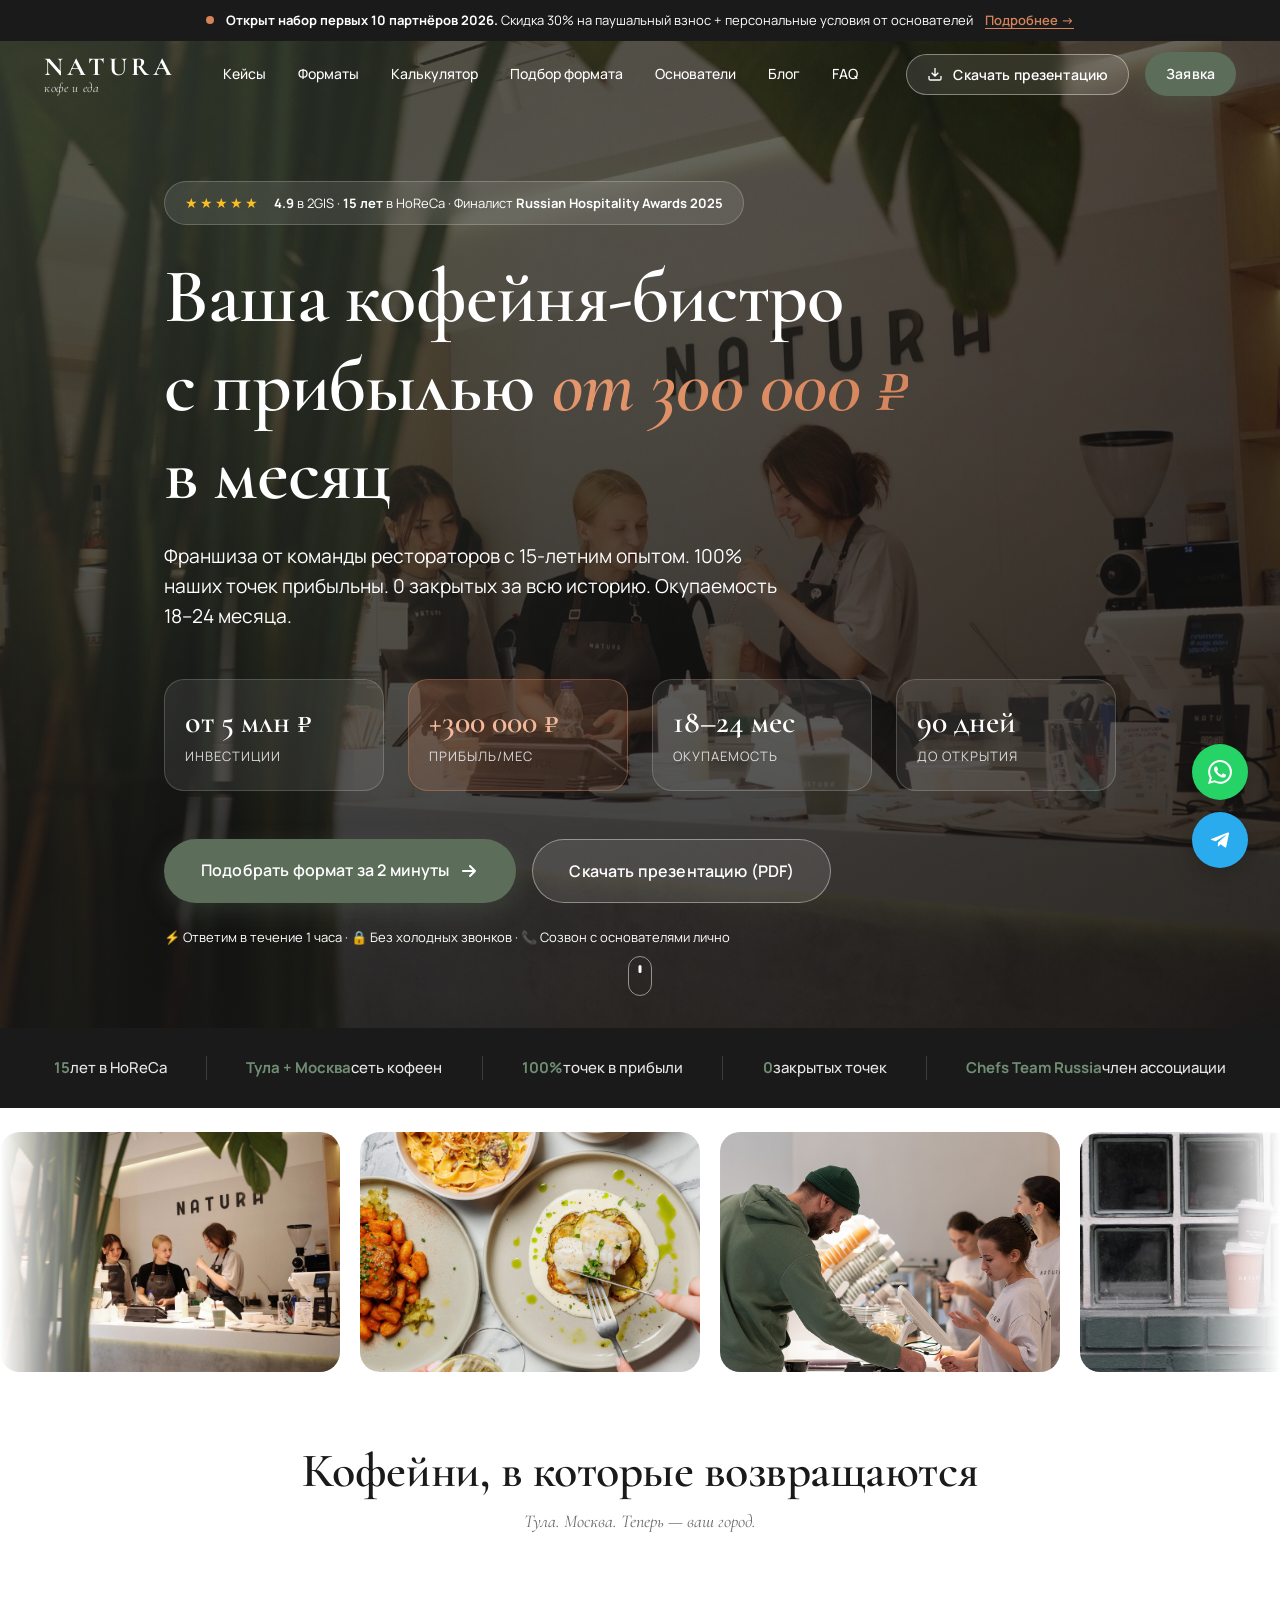
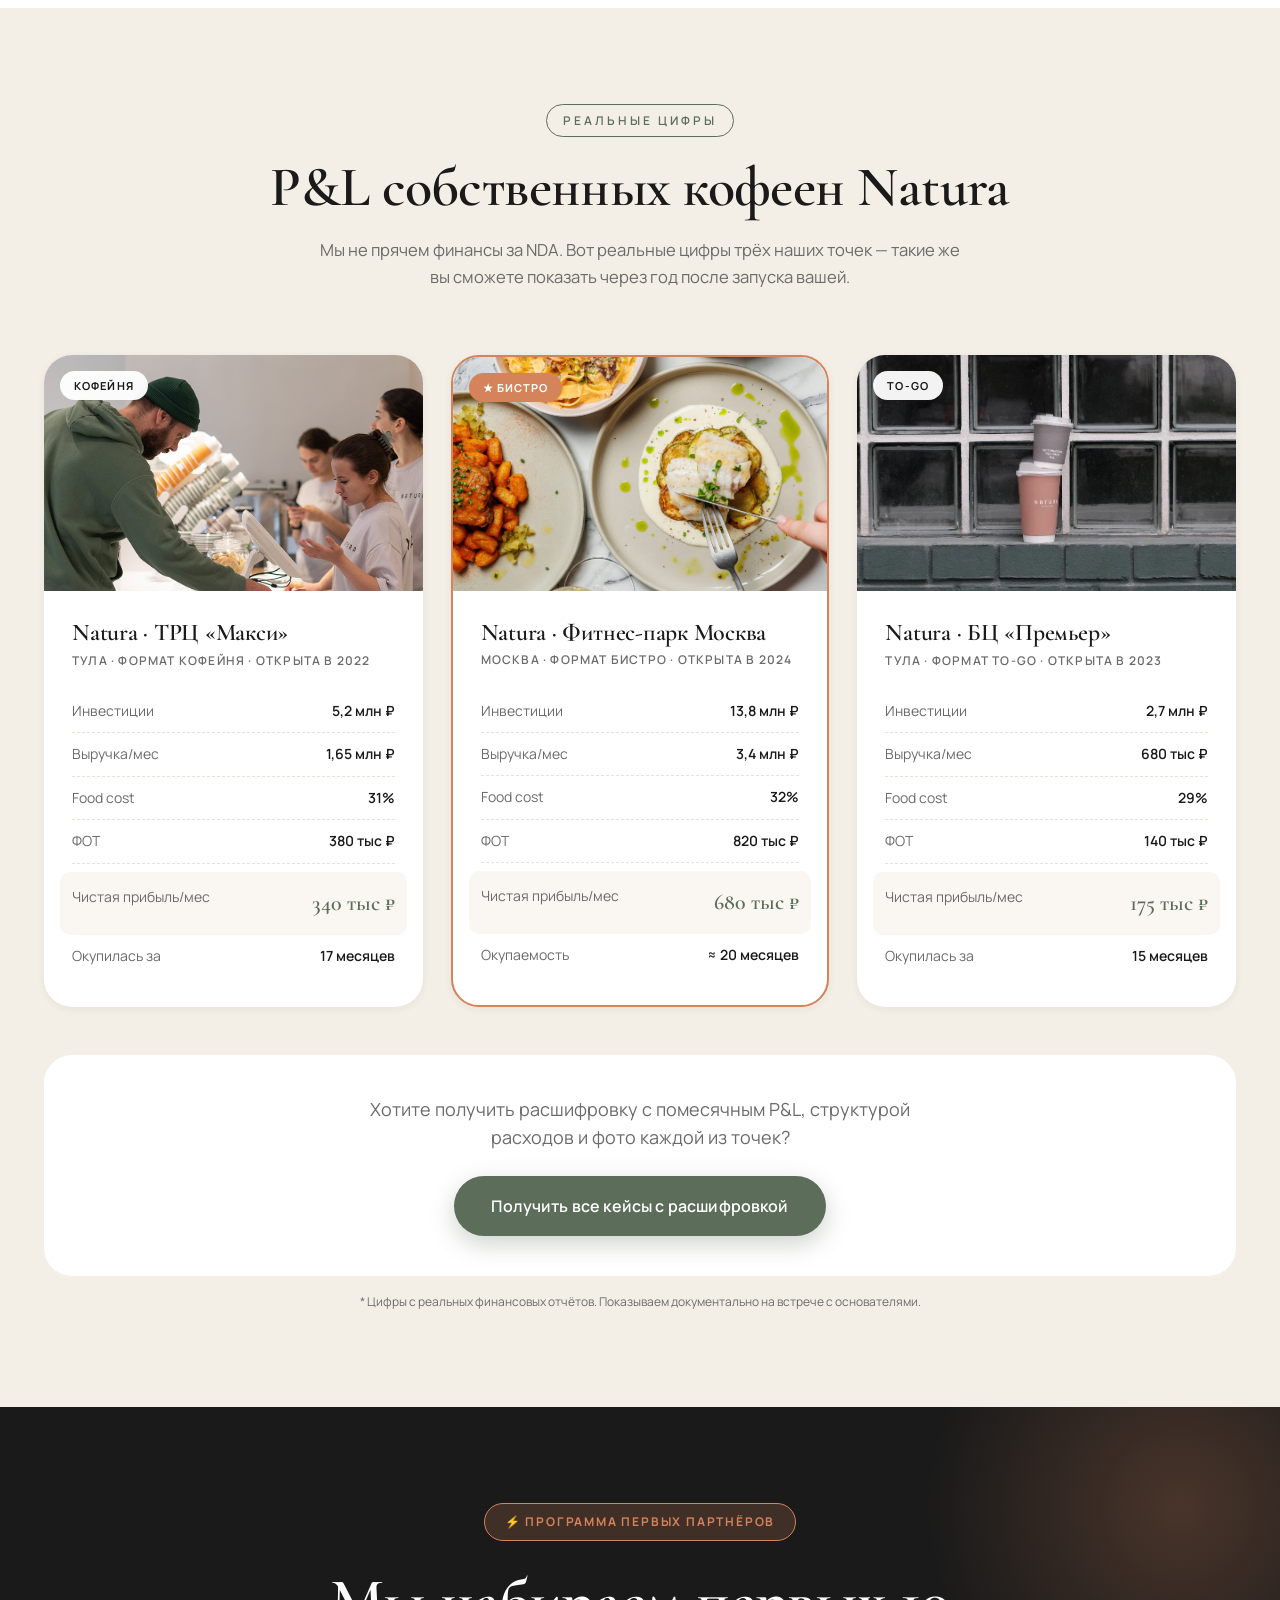
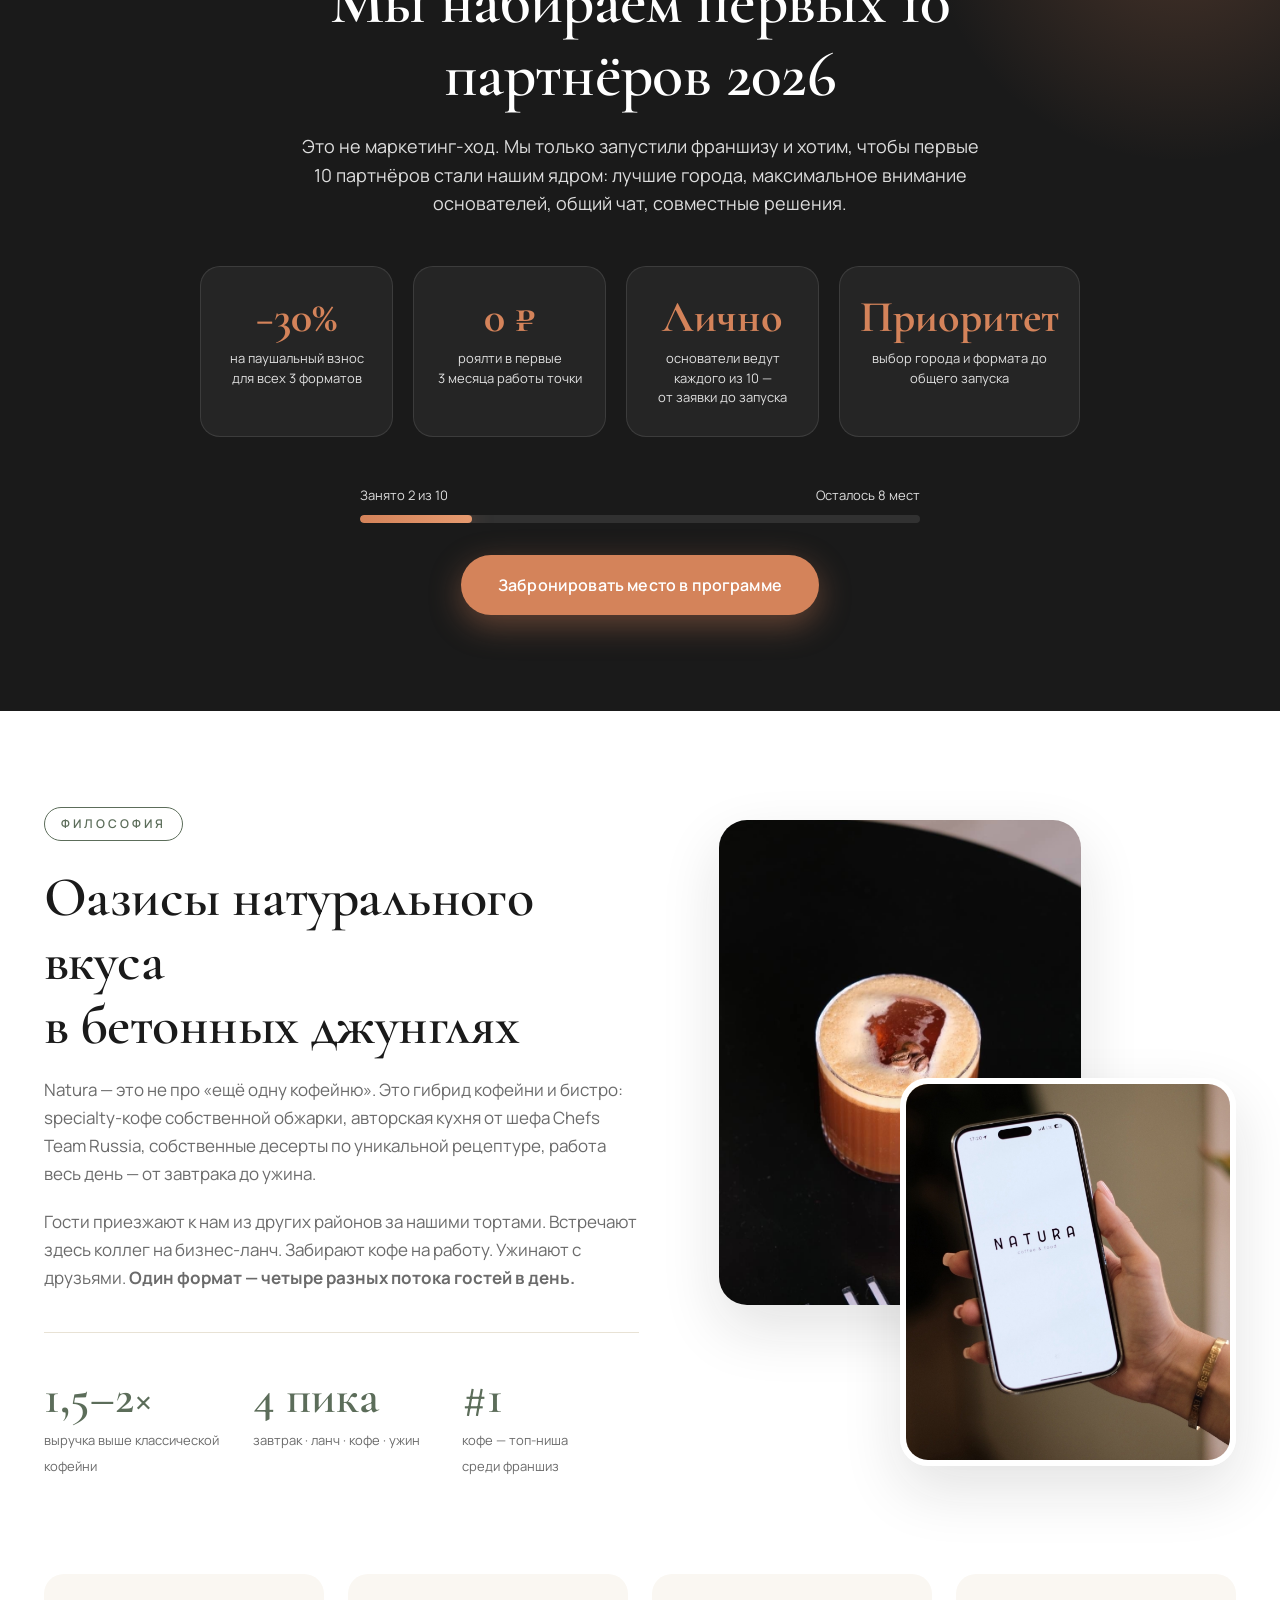
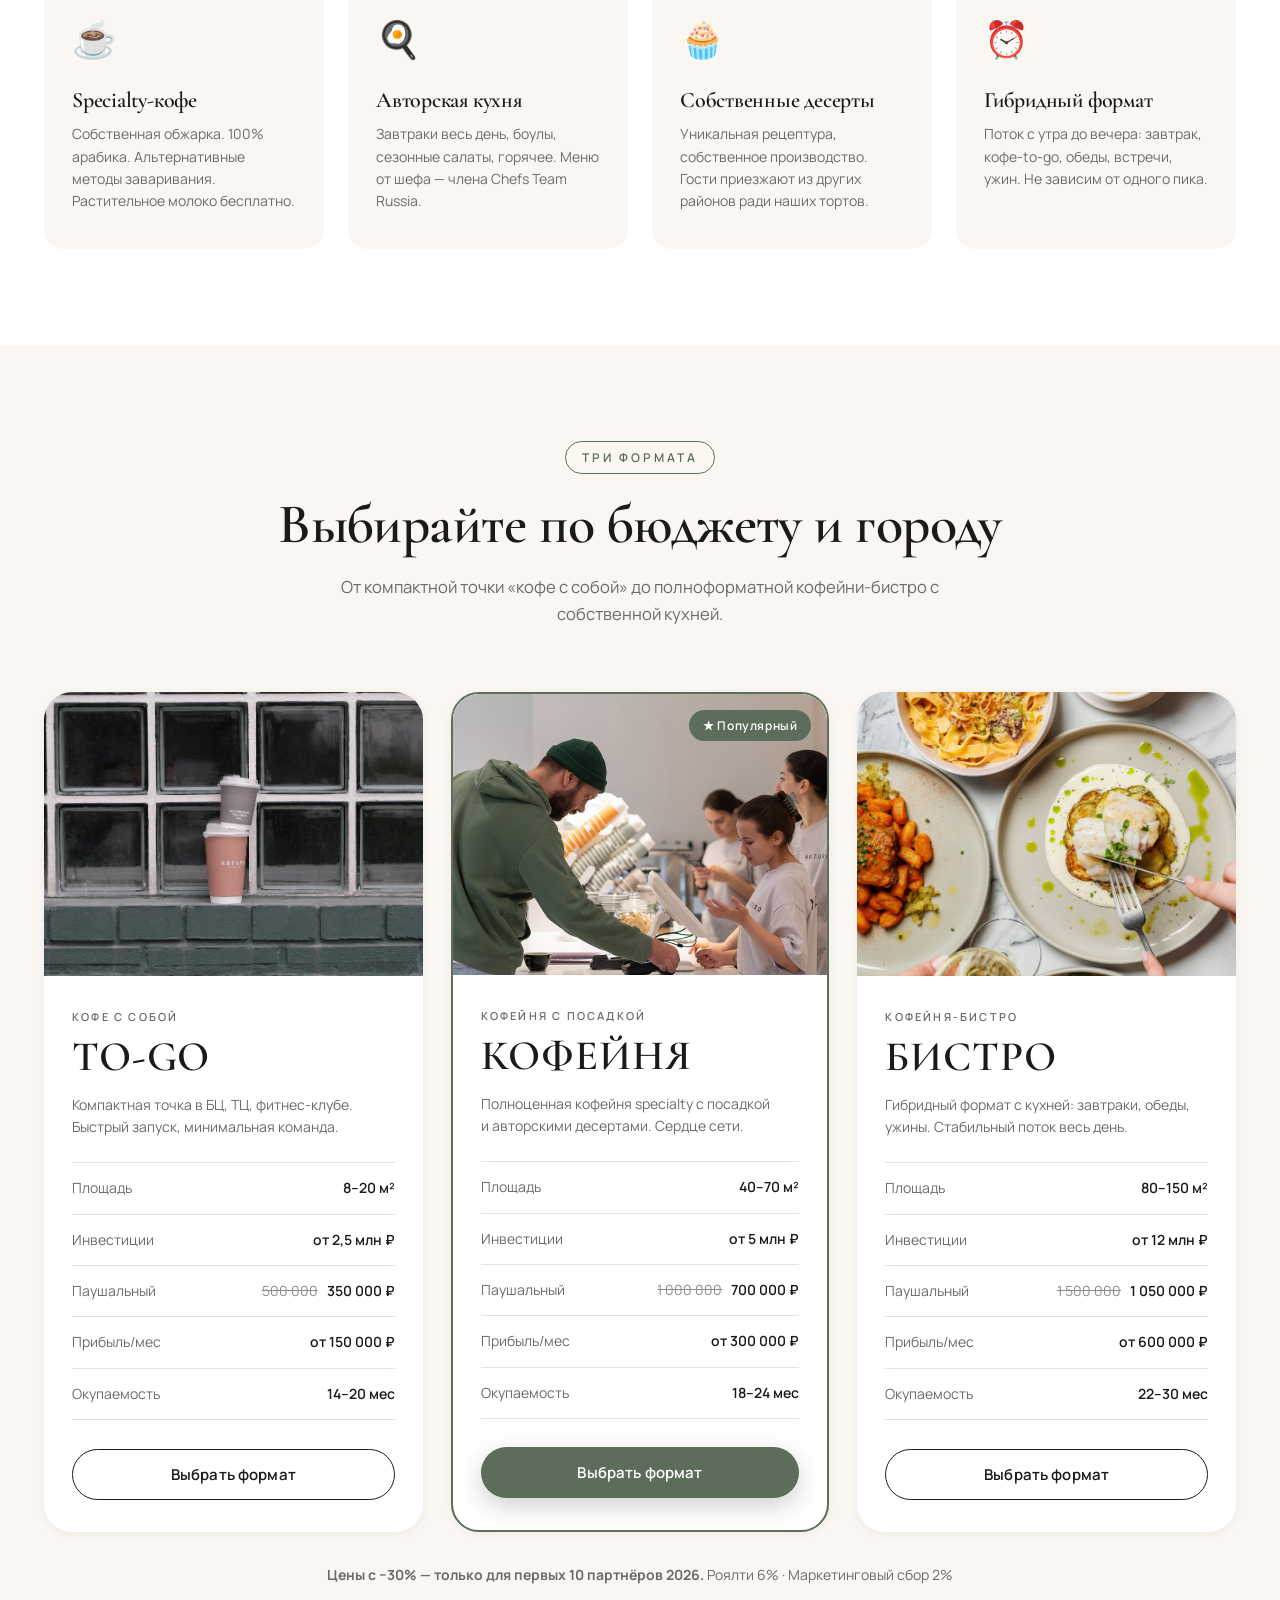
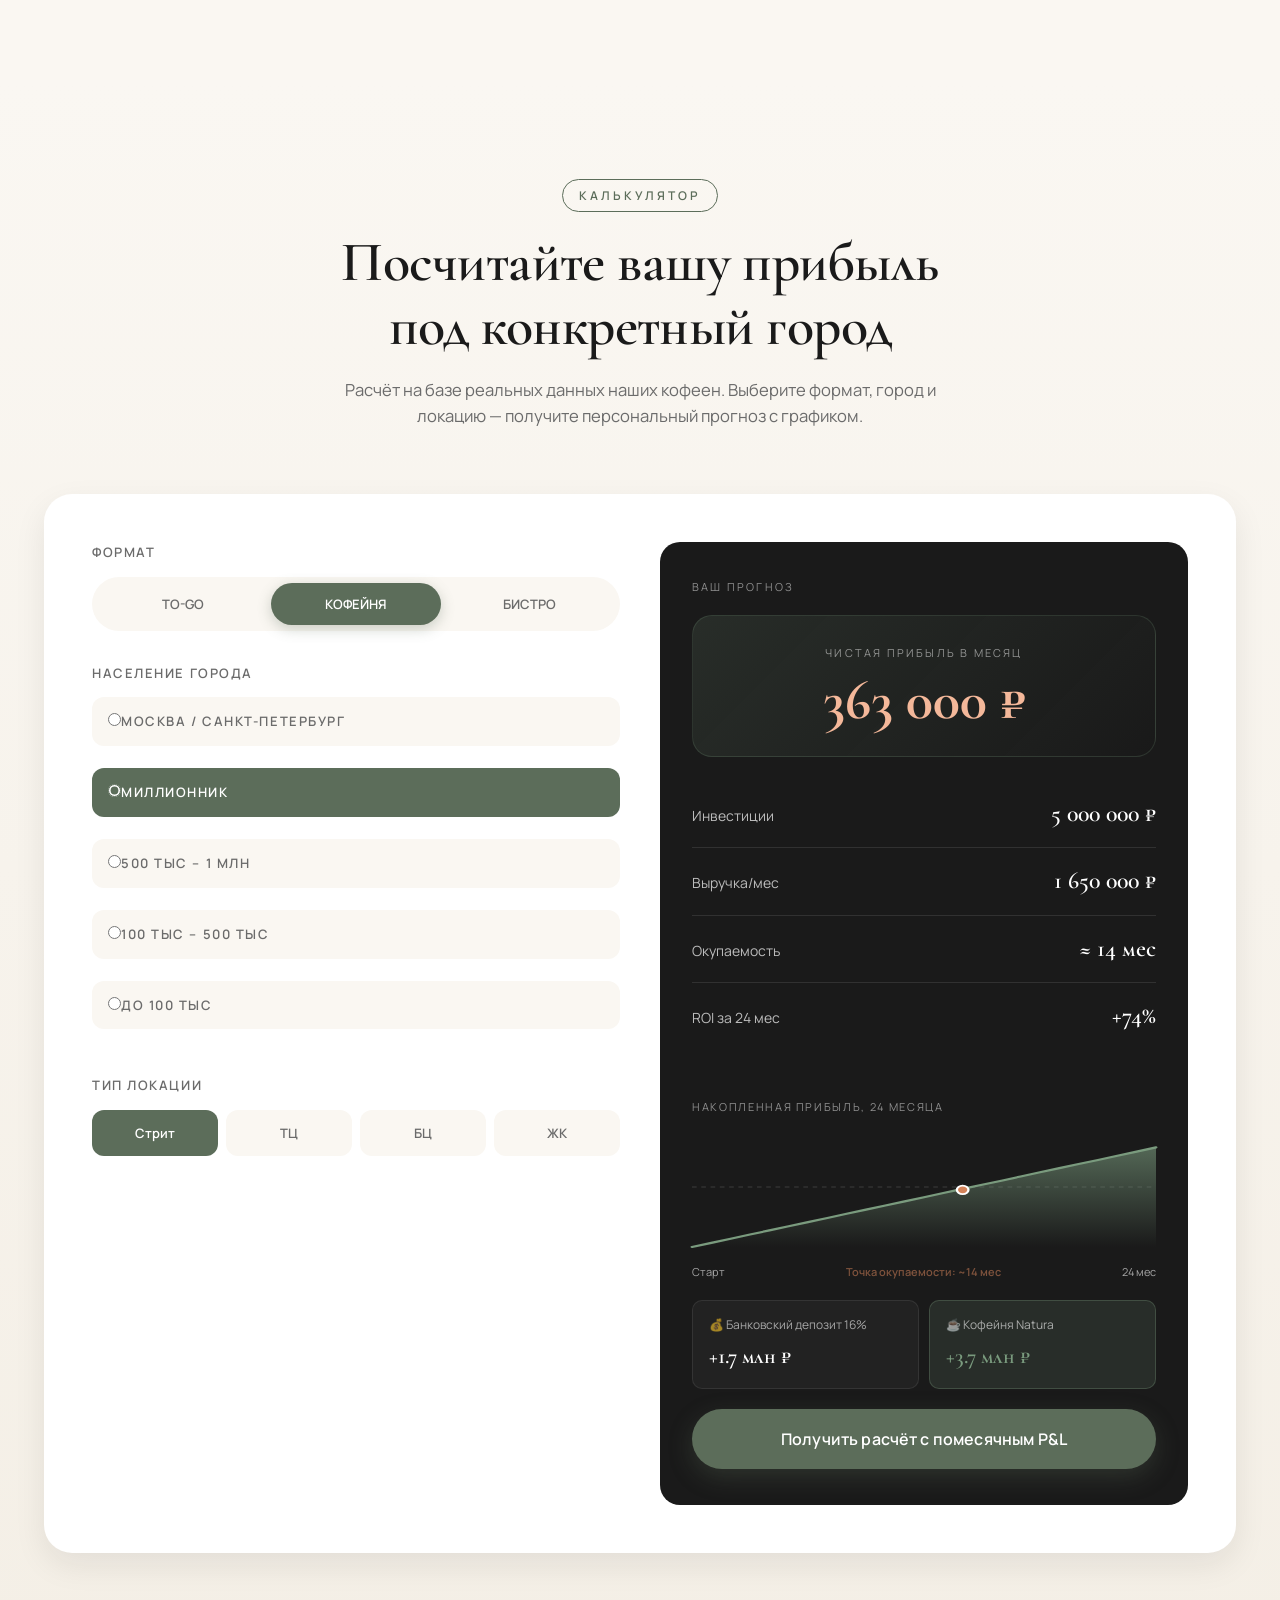
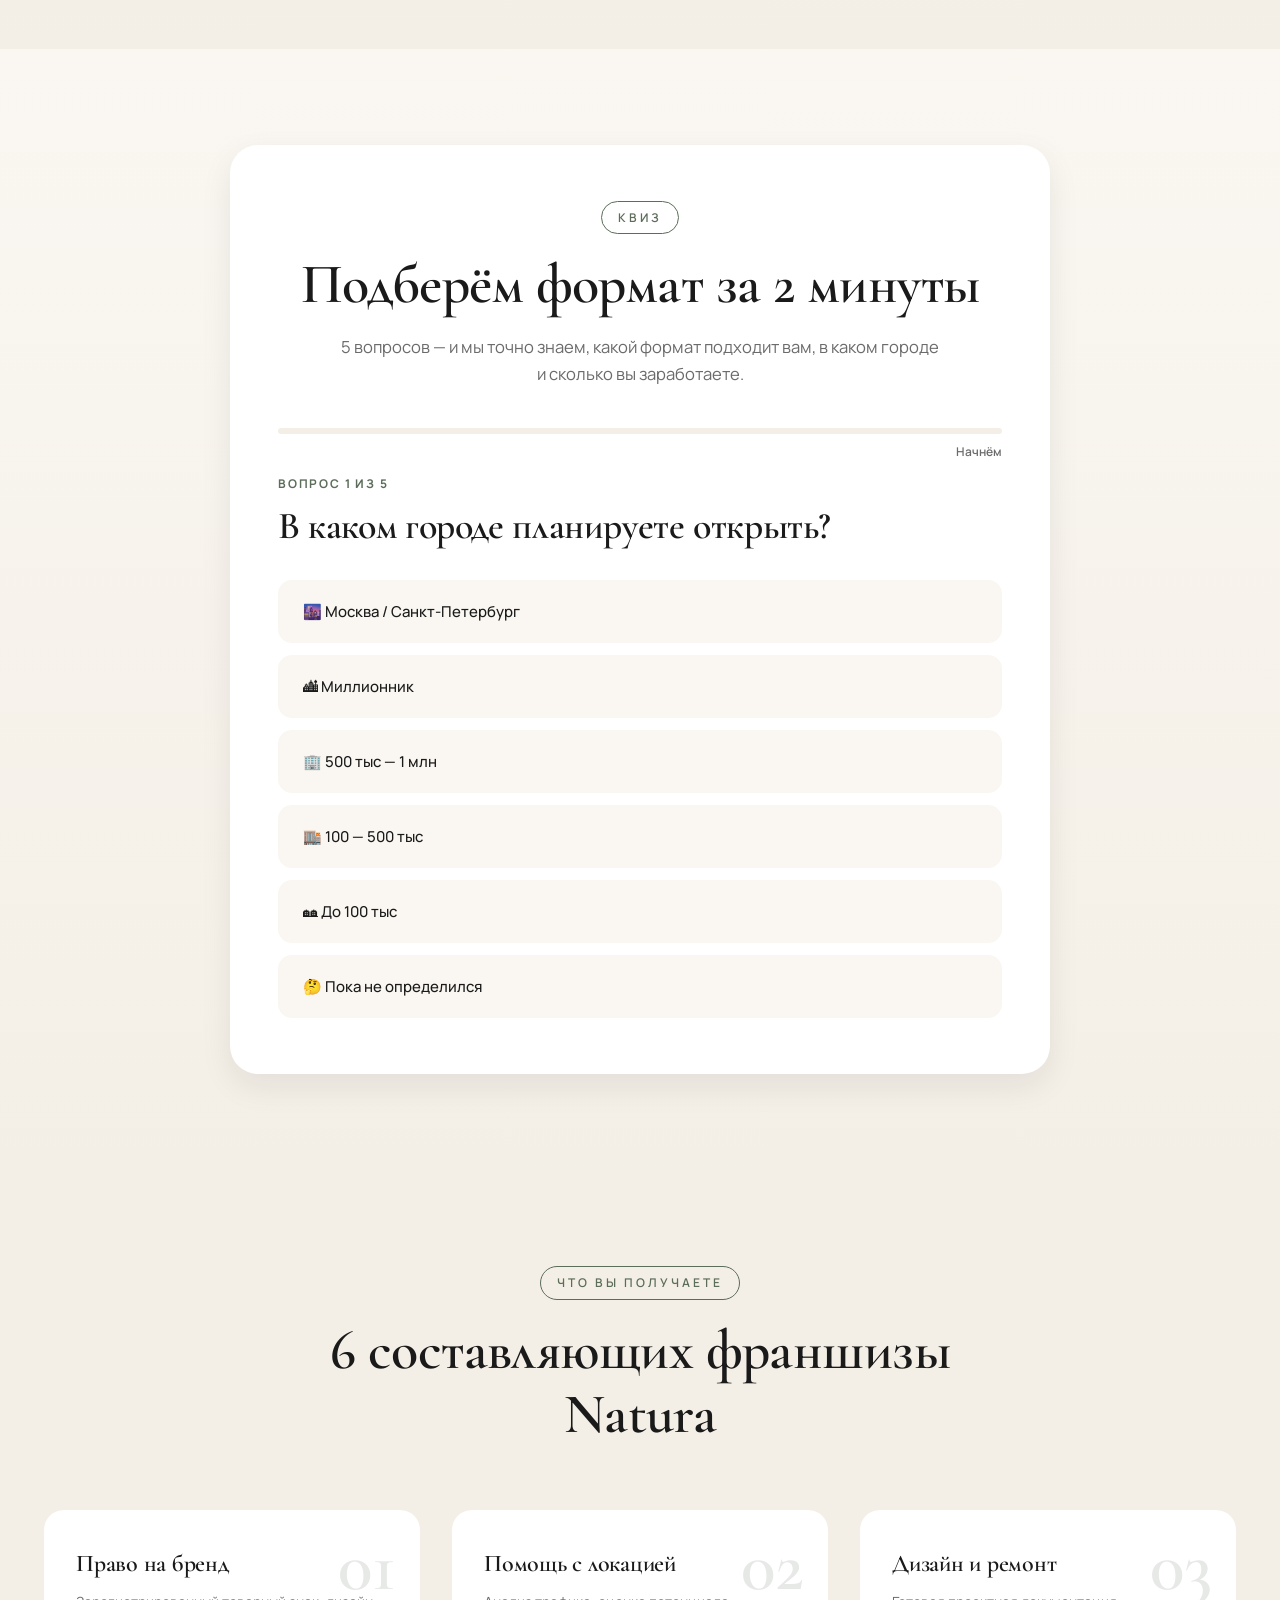
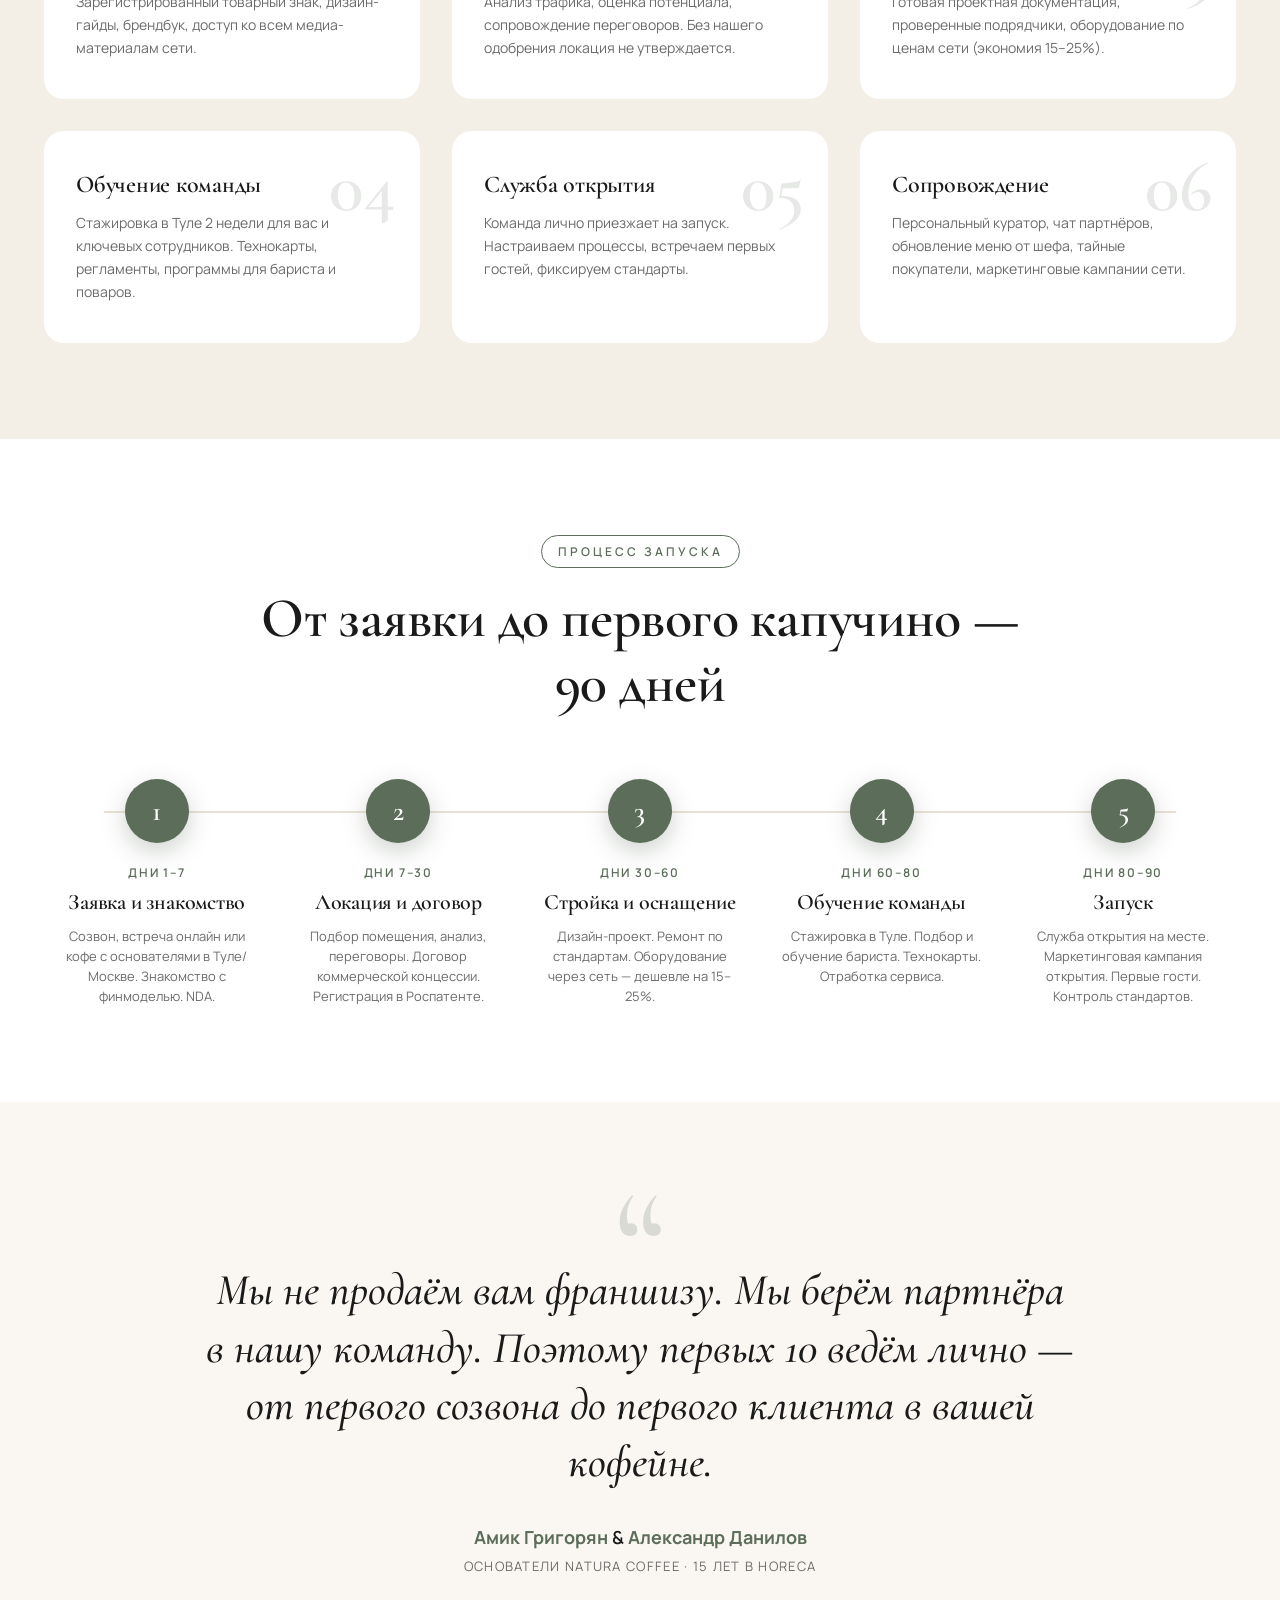
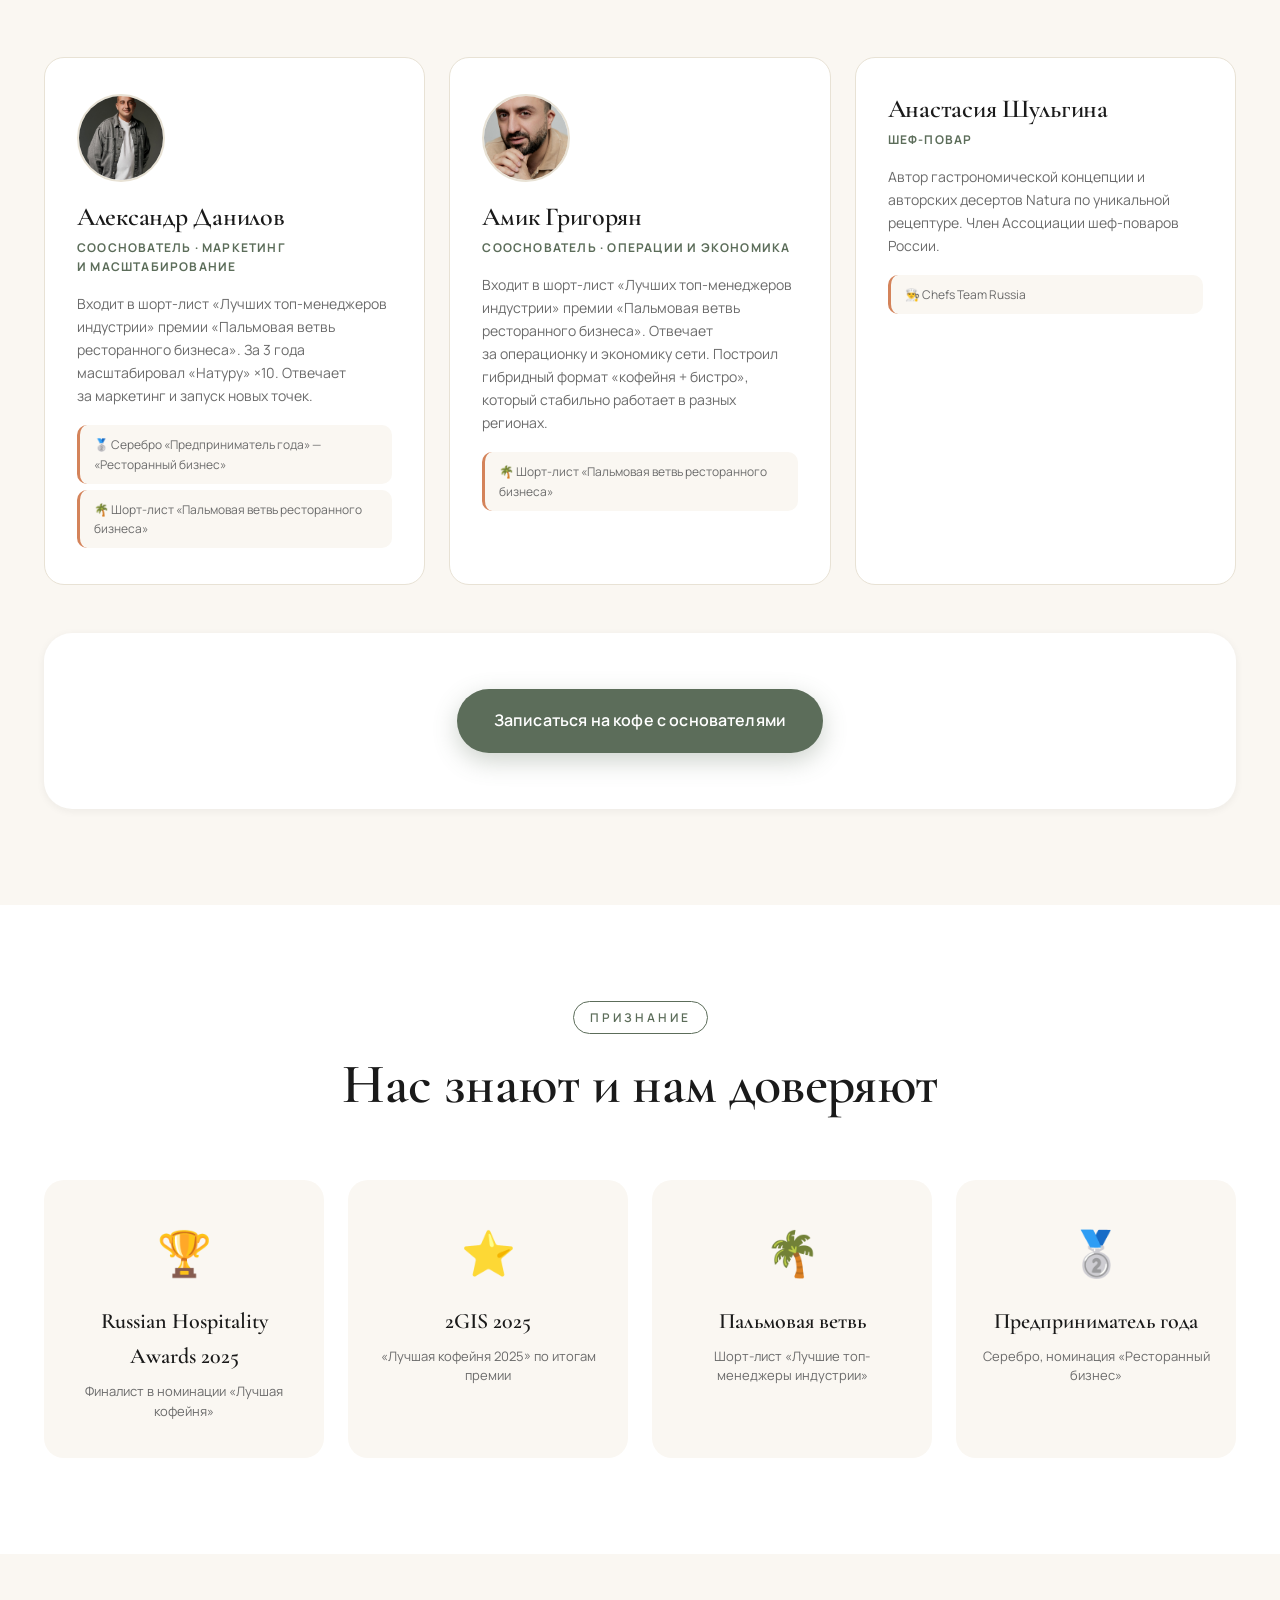
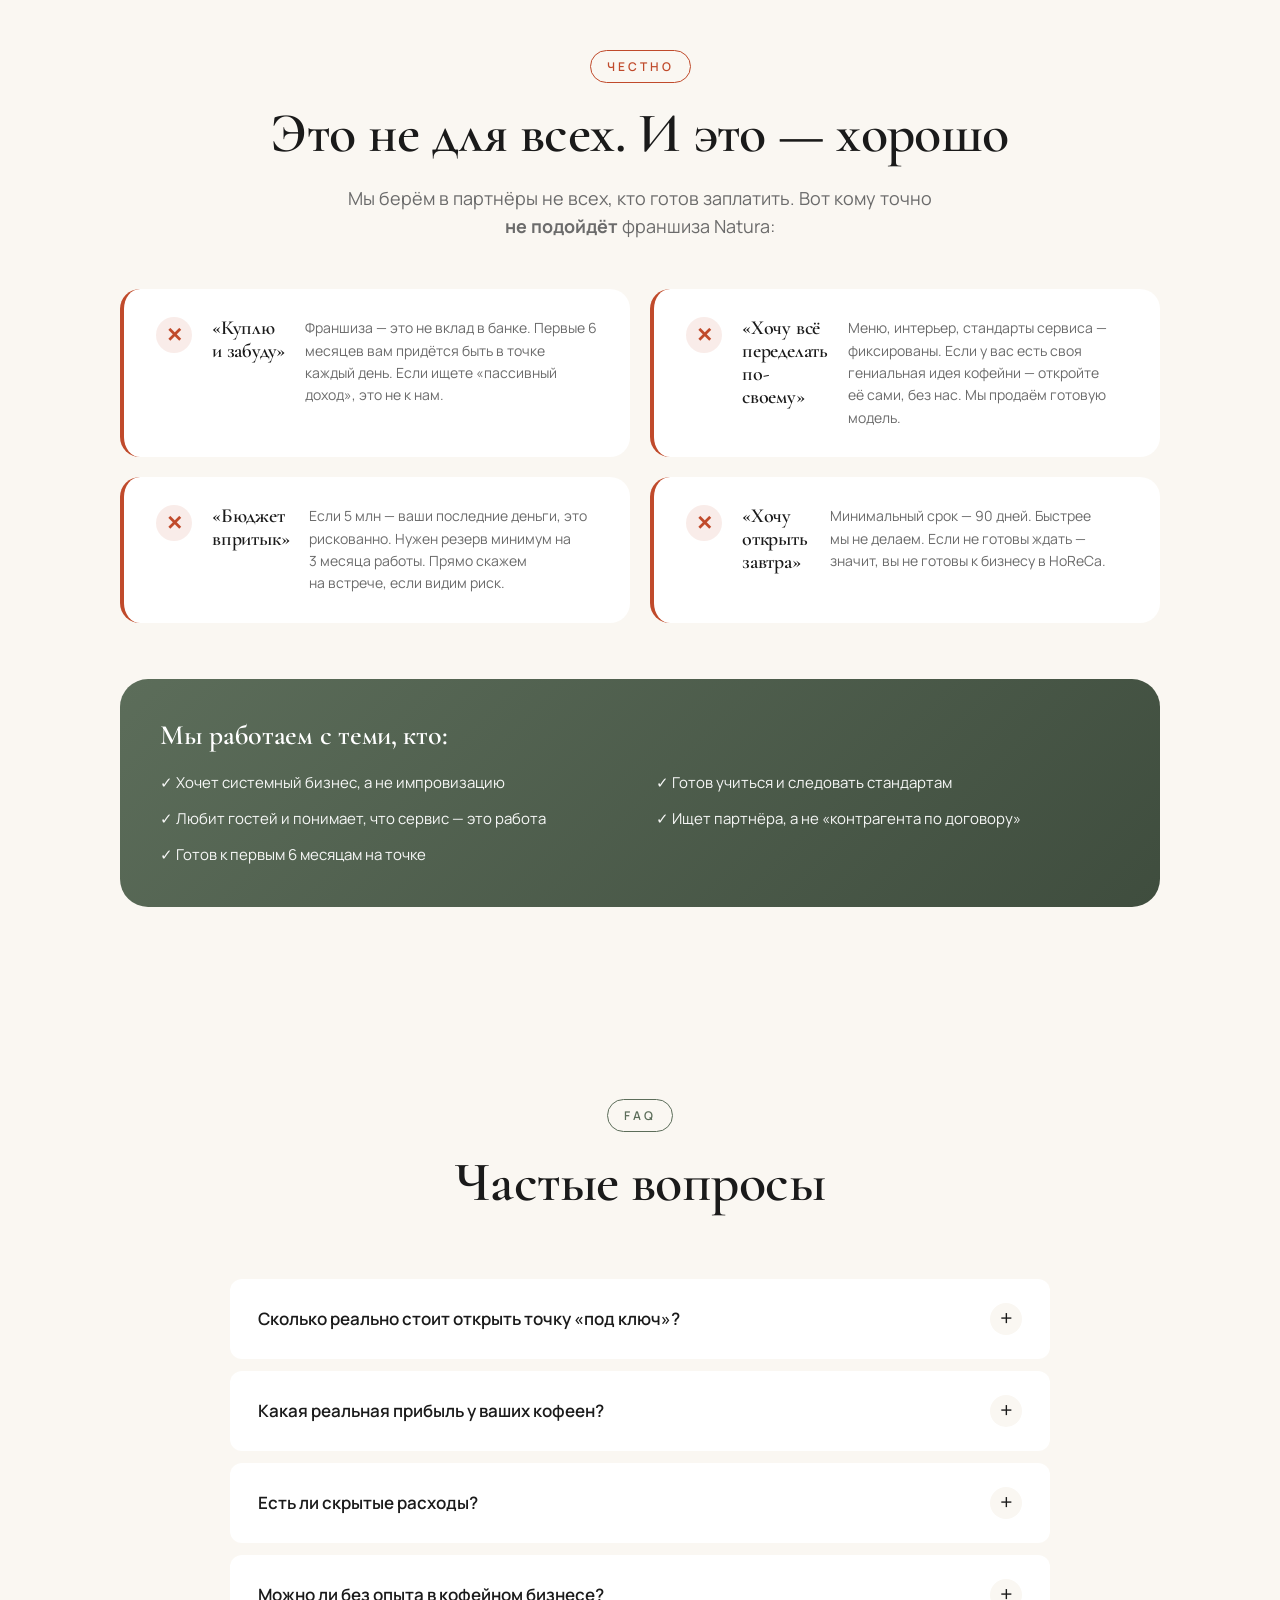
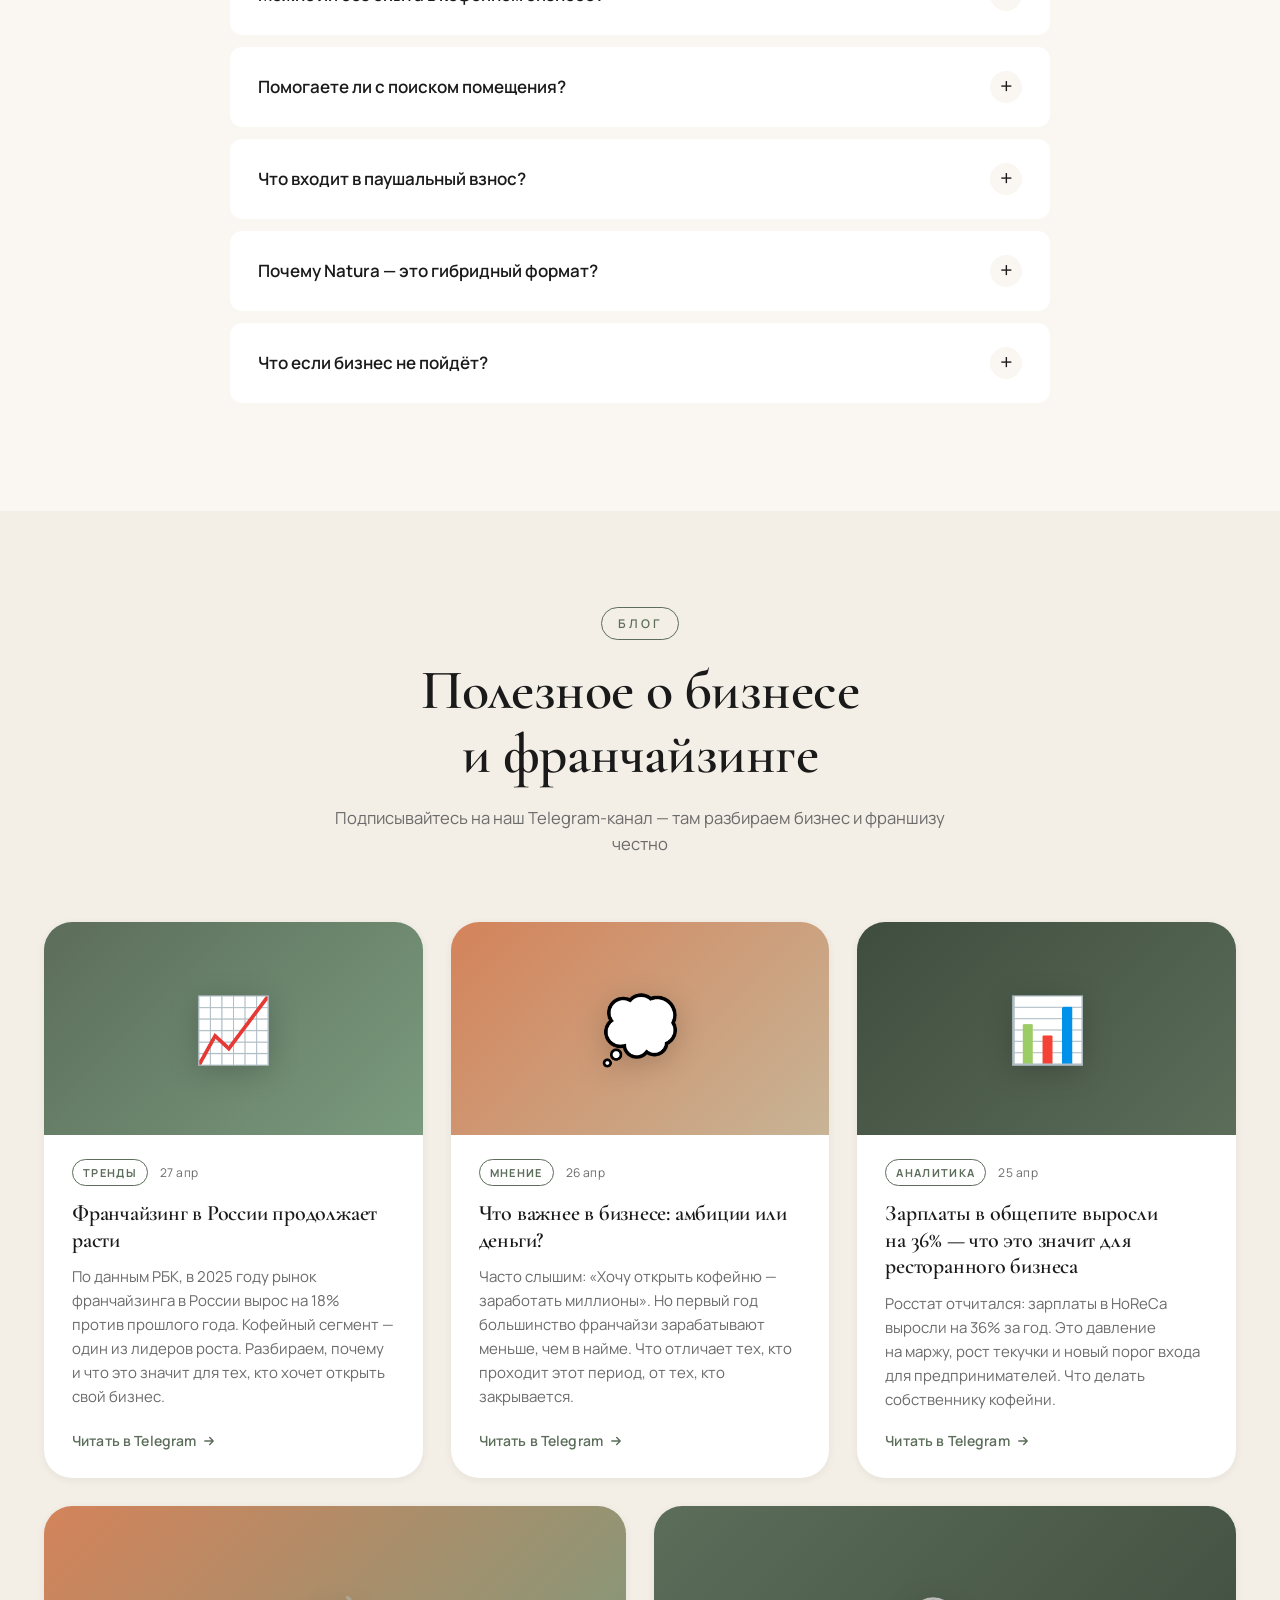
==== commit 89b60938: "feat(landing): добавить блок 'Статьи' с 7 превью + ссылка на TG-канал - Секция 'Полезное о бизнесе и" ====
--- a/index.html
+++ b/index.html
@@ -41,6 +41,7 @@
       <a href="#calc">Калькулятор</a>
       <a href="#quiz">Подбор формата</a>
       <a href="#founders">Основатели</a>
+      <a href="#articles">Блог</a>
       <a href="#faq">FAQ</a>
     </nav>
     <div class="header__actions">
@@ -737,19 +738,21 @@
 
     <div class="founders__grid">
       <div class="founder-card">
-        <h3>Амик Григорян</h3>
-        <div class="founder-card__role">Сооснователь · Продукт и гастрономия</div>
-        <p>Создал концепцию кофейни-бистро Natura. Отвечает за меню, обжарку, стандарты качества и отношения с&nbsp;поставщиками.</p>
-        <div class="founder-card__awards">
-          <span>🌴 Шорт-лист «Пальмовая ветвь ресторанного бизнеса»</span>
-        </div>
-      </div>
-      <div class="founder-card">
+        <div class="founder-card__photo"><img src="img/natura/founder-sasha.jpg" alt="Александр Данилов" loading="lazy"></div>
         <h3>Александр Данилов</h3>
-        <div class="founder-card__role">Сооснователь · Операции и развитие</div>
-        <p>15 лет в ресторанном бизнесе. Отвечает за операционку, открытия, финансы и развитие сети. Курирует франчайзи лично.</p>
+        <div class="founder-card__role">Сооснователь · Маркетинг и&nbsp;масштабирование</div>
+        <p>Входит в&nbsp;шорт-лист «Лучших топ-менеджеров индустрии» премии «Пальмовая ветвь ресторанного бизнеса». За&nbsp;3&nbsp;года масштабировал «Натуру» ×10. Отвечает за&nbsp;маркетинг и&nbsp;запуск новых точек.</p>
         <div class="founder-card__awards">
           <span>🥈 Серебро «Предприниматель года» — «Ресторанный бизнес»</span>
+          <span>🌴 Шорт-лист «Пальмовая ветвь ресторанного бизнеса»</span>
+        </div>
+      </div>
+      <div class="founder-card">
+        <div class="founder-card__photo"><img src="img/natura/founder-amik.jpg" alt="Амик Григорян" loading="lazy"></div>
+        <h3>Амик Григорян</h3>
+        <div class="founder-card__role">Сооснователь · Операции и&nbsp;экономика</div>
+        <p>Входит в&nbsp;шорт-лист «Лучших топ-менеджеров индустрии» премии «Пальмовая ветвь ресторанного бизнеса». Отвечает за&nbsp;операционку и&nbsp;экономику сети. Построил гибридный формат «кофейня&nbsp;+ бистро», который стабильно работает в&nbsp;разных регионах.</p>
+        <div class="founder-card__awards">
           <span>🌴 Шорт-лист «Пальмовая ветвь ресторанного бизнеса»</span>
         </div>
       </div>
@@ -904,10 +907,151 @@
       <details class="faq__item">
         <summary>Что если бизнес не пойдёт?</summary>
         <div class="faq__body">
-          <p>За 15 лет Natura — 0 закрытых точек. Мы не берём в партнёры тех, кто не потянет — честно говорим о рисках на встрече. Это защищает нашу репутацию сильнее любых обещаний. Если бюджет впритык — предложим формат попроще или откажем.</p>
+          <p>За всё время работы сети Natura — 0 закрытых точек. Мы не берём в партнёры тех, кто не потянет — честно говорим о рисках на встрече. Это защищает нашу репутацию сильнее любых обещаний. Если бюджет впритык — предложим формат попроще или откажем.</p>
         </div>
       </details>
     </div>
+  </div>
+</section>
+
+<!-- ============ ARTICLES / BLOG ============ -->
+<section class="section articles" id="articles">
+  <div class="container">
+    <div class="section__head">
+      <div class="section__label">Блог</div>
+      <h2 class="section__title">Полезное о&nbsp;бизнесе и&nbsp;франчайзинге</h2>
+      <p class="section__lead">Подписывайтесь на&nbsp;наш Telegram-канал&nbsp;— там разбираем бизнес и&nbsp;франшизу честно</p>
+    </div>
+
+    <div class="articles__grid">
+
+      <a class="article-card article-card--md" href="https://t.me/natura_franchise" target="_blank" rel="noopener noreferrer" data-article="trends_franchise_grow">
+        <div class="article-card__image article-card__image--g1">
+          <span class="article-card__emoji" aria-hidden="true">📈</span>
+        </div>
+        <div class="article-card__body">
+          <div class="article-card__meta">
+            <span class="article-card__tag">Тренды</span>
+            <span class="article-card__date">27 апр</span>
+          </div>
+          <h3 class="article-card__title">Франчайзинг в&nbsp;России продолжает расти</h3>
+          <p class="article-card__lead">По данным РБК, в&nbsp;2025 году рынок франчайзинга в&nbsp;России вырос на&nbsp;18% против прошлого года. Кофейный сегмент&nbsp;— один из&nbsp;лидеров роста. Разбираем, почему и&nbsp;что это значит для тех, кто хочет открыть свой бизнес.</p>
+          <span class="article-card__link">Читать в&nbsp;Telegram <svg width="14" height="14" viewBox="0 0 20 20" fill="none" aria-hidden="true"><path d="M4 10h12m0 0l-5-5m5 5l-5 5" stroke="currentColor" stroke-width="2" stroke-linecap="round"/></svg></span>
+        </div>
+      </a>
+
+      <a class="article-card article-card--md" href="https://t.me/natura_franchise" target="_blank" rel="noopener noreferrer" data-article="ambitions_vs_money">
+        <div class="article-card__image article-card__image--g2">
+          <span class="article-card__emoji" aria-hidden="true">💭</span>
+        </div>
+        <div class="article-card__body">
+          <div class="article-card__meta">
+            <span class="article-card__tag">Мнение</span>
+            <span class="article-card__date">26 апр</span>
+          </div>
+          <h3 class="article-card__title">Что важнее в&nbsp;бизнесе: амбиции или деньги?</h3>
+          <p class="article-card__lead">Часто слышим: «Хочу открыть кофейню&nbsp;— заработать миллионы». Но&nbsp;первый год большинство франчайзи зарабатывают меньше, чем в&nbsp;найме. Что отличает тех, кто проходит этот период, от&nbsp;тех, кто закрывается.</p>
+          <span class="article-card__link">Читать в&nbsp;Telegram <svg width="14" height="14" viewBox="0 0 20 20" fill="none" aria-hidden="true"><path d="M4 10h12m0 0l-5-5m5 5l-5 5" stroke="currentColor" stroke-width="2" stroke-linecap="round"/></svg></span>
+        </div>
+      </a>
+
+      <a class="article-card article-card--md" href="https://t.me/natura_franchise" target="_blank" rel="noopener noreferrer" data-article="horeca_salaries_36">
+        <div class="article-card__image article-card__image--g3">
+          <span class="article-card__emoji" aria-hidden="true">📊</span>
+        </div>
+        <div class="article-card__body">
+          <div class="article-card__meta">
+            <span class="article-card__tag">Аналитика</span>
+            <span class="article-card__date">25 апр</span>
+          </div>
+          <h3 class="article-card__title">Зарплаты в&nbsp;общепите выросли на&nbsp;36%&nbsp;— что это значит для ресторанного бизнеса</h3>
+          <p class="article-card__lead">Росстат отчитался: зарплаты в&nbsp;HoReCa выросли на&nbsp;36% за&nbsp;год. Это давление на&nbsp;маржу, рост текучки и&nbsp;новый порог входа для предпринимателей. Что делать собственнику кофейни.</p>
+          <span class="article-card__link">Читать в&nbsp;Telegram <svg width="14" height="14" viewBox="0 0 20 20" fill="none" aria-hidden="true"><path d="M4 10h12m0 0l-5-5m5 5l-5 5" stroke="currentColor" stroke-width="2" stroke-linecap="round"/></svg></span>
+        </div>
+      </a>
+
+      <a class="article-card article-card--lg" href="https://t.me/natura_franchise" target="_blank" rel="noopener noreferrer" data-article="togo_vs_bistro">
+        <div class="article-card__image article-card__image--g4">
+          <span class="article-card__emoji" aria-hidden="true">☕</span>
+        </div>
+        <div class="article-card__body">
+          <div class="article-card__meta">
+            <span class="article-card__tag">Тренды</span>
+            <span class="article-card__date">24 апр</span>
+          </div>
+          <h3 class="article-card__title">Почему кофейни уходят от&nbsp;формата «кофе с&nbsp;собой»?</h3>
+          <p class="article-card__lead">Take-away кофейни в&nbsp;Москве закрываются массово, на&nbsp;их место приходят кофейни-бистро. Объясняем причины: маржа на&nbsp;еде, средний чек, лояльность гостя&nbsp;— и&nbsp;почему мы&nbsp;изначально выбрали формат бистро.</p>
+          <span class="article-card__link">Читать в&nbsp;Telegram <svg width="14" height="14" viewBox="0 0 20 20" fill="none" aria-hidden="true"><path d="M4 10h12m0 0l-5-5m5 5l-5 5" stroke="currentColor" stroke-width="2" stroke-linecap="round"/></svg></span>
+        </div>
+      </a>
+
+      <a class="article-card article-card--lg" href="https://t.me/natura_franchise" target="_blank" rel="noopener noreferrer" data-article="franchises_dont_pay_off">
+        <div class="article-card__image article-card__image--g5">
+          <span class="article-card__emoji" aria-hidden="true">🔍</span>
+        </div>
+        <div class="article-card__body">
+          <div class="article-card__meta">
+            <span class="article-card__tag">Разбор</span>
+            <span class="article-card__date">22 апр</span>
+          </div>
+          <h3 class="article-card__title">Франшизы больше не&nbsp;окупаются?</h3>
+          <p class="article-card__lead">Заголовки в&nbsp;прессе пугают: «франшизы стали невыгодными». На&nbsp;цифрах разбираем, что произошло на&nbsp;рынке за&nbsp;последний год, какие франшизы реально не&nbsp;работают и&nbsp;какие приносят 30–40% годовых.</p>
+          <span class="article-card__link">Читать в&nbsp;Telegram <svg width="14" height="14" viewBox="0 0 20 20" fill="none" aria-hidden="true"><path d="M4 10h12m0 0l-5-5m5 5l-5 5" stroke="currentColor" stroke-width="2" stroke-linecap="round"/></svg></span>
+        </div>
+      </a>
+
+      <a class="article-card article-card--lg" href="https://t.me/natura_franchise" target="_blank" rel="noopener noreferrer" data-article="what_is_natura">
+        <div class="article-card__image article-card__image--g6">
+          <span class="article-card__emoji" aria-hidden="true">🌿</span>
+        </div>
+        <div class="article-card__body">
+          <div class="article-card__meta">
+            <span class="article-card__tag">О&nbsp;нас</span>
+            <span class="article-card__date">20 апр</span>
+          </div>
+          <h3 class="article-card__title">Что такое Natura?</h3>
+          <p class="article-card__lead">Если вы&nbsp;здесь впервые&nbsp;— короткий рассказ про Natura. Кофейня-бистро для своих, без понтов и&nbsp;хипстерских ценников. Команда, концепция, метрики первой точки и&nbsp;почему мы&nbsp;решили масштабироваться через франшизу.</p>
+          <span class="article-card__link">Читать в&nbsp;Telegram <svg width="14" height="14" viewBox="0 0 20 20" fill="none" aria-hidden="true"><path d="M4 10h12m0 0l-5-5m5 5l-5 5" stroke="currentColor" stroke-width="2" stroke-linecap="round"/></svg></span>
+        </div>
+      </a>
+
+      <a class="article-card article-card--lg" href="https://t.me/natura_franchise" target="_blank" rel="noopener noreferrer" data-article="minfin_nds_horeca">
+        <div class="article-card__image article-card__image--g7">
+          <span class="article-card__emoji" aria-hidden="true">📰</span>
+        </div>
+        <div class="article-card__body">
+          <div class="article-card__meta">
+            <span class="article-card__tag">Новости</span>
+            <span class="article-card__date">18 апр</span>
+          </div>
+          <h3 class="article-card__title">Минфин предложил освободить общепит от&nbsp;НДС до&nbsp;конца 2026 года</h3>
+          <p class="article-card__lead">Большая новость для всех в&nbsp;HoReCa: в&nbsp;Минфине обсуждают отмену НДС для общепита до&nbsp;конца 2026 года. Что это даст франчайзи Natura, насколько вырастет маржа и&nbsp;какие условия попадания под льготу.</p>
+          <span class="article-card__link">Читать в&nbsp;Telegram <svg width="14" height="14" viewBox="0 0 20 20" fill="none" aria-hidden="true"><path d="M4 10h12m0 0l-5-5m5 5l-5 5" stroke="currentColor" stroke-width="2" stroke-linecap="round"/></svg></span>
+        </div>
+      </a>
+
+    </div>
+
+    <a class="articles__cta" href="https://t.me/natura_franchise" target="_blank" rel="noopener noreferrer" data-article="cta_subscribe">
+      <div class="articles__cta-icon" aria-hidden="true">
+        <svg width="32" height="32" viewBox="0 0 24 24" fill="none" stroke="currentColor" stroke-width="2" stroke-linecap="round" stroke-linejoin="round">
+          <path d="M22 2 11 13"/>
+          <path d="m22 2-7 20-4-9-9-4 20-7z"/>
+        </svg>
+      </div>
+      <div class="articles__cta-text">
+        <h3 class="articles__cta-title">Все материалы&nbsp;— в&nbsp;нашем Telegram</h3>
+        <p class="articles__cta-lead">Подписывайтесь, чтобы первыми узнавать о&nbsp;новых статьях, кейсах франчайзи и&nbsp;открытиях</p>
+      </div>
+      <span class="btn btn--primary btn--lg articles__cta-btn">
+        <svg width="18" height="18" viewBox="0 0 24 24" fill="none" stroke="currentColor" stroke-width="2" stroke-linecap="round" stroke-linejoin="round" aria-hidden="true">
+          <path d="M22 2 11 13"/>
+          <path d="m22 2-7 20-4-9-9-4 20-7z"/>
+        </svg>
+        Подписаться на&nbsp;@natura_franchise
+      </span>
+    </a>
+
   </div>
 </section>
 
--- a/styles.css
+++ b/styles.css
@@ -875,6 +875,185 @@
   color:var(--c-text-soft);
   font-size:15px;
   line-height:1.7;
+}
+
+/* ============ ARTICLES / BLOG ============ */
+.articles{background:var(--c-bg-alt)}
+.articles__grid{
+  display:grid;
+  grid-template-columns:repeat(6,1fr);
+  gap:28px;
+  margin-bottom:40px;
+}
+.article-card{
+  background:var(--c-white);
+  border-radius:var(--radius-xl);
+  overflow:hidden;
+  box-shadow:var(--shadow-sm);
+  transition:transform .35s var(--ease), box-shadow .35s var(--ease);
+  display:flex;
+  flex-direction:column;
+  color:inherit;
+  text-decoration:none;
+}
+.article-card:hover{
+  transform:translateY(-6px);
+  box-shadow:var(--shadow-lg);
+}
+.article-card--md{grid-column:span 2}
+.article-card--lg{grid-column:span 3}
+.articles__grid .article-card:nth-child(1){transition-delay:0s}
+.articles__grid .article-card:nth-child(2){transition-delay:.08s}
+.articles__grid .article-card:nth-child(3){transition-delay:.16s}
+.articles__grid .article-card:nth-child(4){transition-delay:0s}
+.articles__grid .article-card:nth-child(5){transition-delay:.08s}
+.articles__grid .article-card:nth-child(6){transition-delay:0s}
+.articles__grid .article-card:nth-child(7){transition-delay:.08s}
+.article-card__image{
+  aspect-ratio:16/9;
+  position:relative;
+  display:flex;
+  align-items:center;
+  justify-content:center;
+  overflow:hidden;
+}
+.article-card--lg .article-card__image{aspect-ratio:21/9}
+.article-card__emoji{
+  font-size:64px;
+  filter:drop-shadow(0 6px 14px rgba(0,0,0,.18));
+  transition:transform .5s var(--ease);
+}
+.article-card:hover .article-card__emoji{transform:scale(1.08) rotate(-3deg)}
+.article-card__image--g1{background:linear-gradient(135deg,#5c6d5a 0%,#7a9b7e 100%)}
+.article-card__image--g2{background:linear-gradient(135deg,#d4835a 0%,#c7b496 100%)}
+.article-card__image--g3{background:linear-gradient(135deg,#3f4d3e 0%,#5c6d5a 100%)}
+.article-card__image--g4{background:linear-gradient(135deg,#d4835a 0%,#7a9b7e 100%)}
+.article-card__image--g5{background:linear-gradient(135deg,#5c6d5a 0%,#3f4d3e 100%)}
+.article-card__image--g6{background:linear-gradient(135deg,#7a9b7e 0%,#c7b496 100%)}
+.article-card__image--g7{background:linear-gradient(135deg,#d4835a 0%,#3f4d3e 100%)}
+.article-card__body{
+  padding:24px 28px 26px;
+  display:flex;
+  flex-direction:column;
+  flex:1;
+}
+.article-card__meta{
+  display:flex;
+  align-items:center;
+  gap:12px;
+  margin-bottom:14px;
+}
+.article-card__tag{
+  font-size:11px;
+  font-weight:700;
+  letter-spacing:.12em;
+  text-transform:uppercase;
+  color:var(--c-primary);
+  padding:4px 10px;
+  border:1px solid var(--c-primary);
+  border-radius:100px;
+}
+.article-card__date{
+  font-size:12px;
+  color:var(--c-text-soft);
+  letter-spacing:.04em;
+}
+.article-card__title{
+  font-size:22px;
+  line-height:1.2;
+  margin-bottom:12px;
+  color:var(--c-dark);
+  overflow-wrap:anywhere;
+  word-break:break-word;
+}
+.article-card--lg .article-card__title{font-size:26px}
+.article-card__lead{
+  font-size:15px;
+  line-height:1.6;
+  color:var(--c-text-soft);
+  margin-bottom:18px;
+  flex:1;
+  overflow-wrap:anywhere;
+}
+.article-card__link{
+  display:inline-flex;
+  align-items:center;
+  gap:6px;
+  font-size:14px;
+  font-weight:600;
+  color:var(--c-primary);
+  letter-spacing:.01em;
+  transition:gap .25s var(--ease), color .25s var(--ease);
+}
+.article-card:hover .article-card__link{
+  gap:10px;
+  color:var(--c-primary-dark);
+}
+
+.articles__cta{
+  display:flex;
+  align-items:center;
+  gap:32px;
+  padding:32px 40px;
+  background:var(--c-white);
+  border-radius:var(--radius-xl);
+  box-shadow:var(--shadow-sm);
+  transition:transform .35s var(--ease), box-shadow .35s var(--ease);
+  text-decoration:none;
+  color:inherit;
+}
+.articles__cta:hover{
+  transform:translateY(-4px);
+  box-shadow:var(--shadow-lg);
+}
+.articles__cta-icon{
+  width:64px;height:64px;
+  border-radius:50%;
+  background:linear-gradient(135deg,#5c6d5a 0%,#7a9b7e 100%);
+  color:#fff;
+  display:flex;align-items:center;justify-content:center;
+  flex-shrink:0;
+}
+.articles__cta-text{flex:1;min-width:0}
+.articles__cta-title{
+  font-size:26px;
+  margin-bottom:6px;
+  color:var(--c-dark);
+}
+.articles__cta-lead{
+  font-size:15px;
+  color:var(--c-text-soft);
+  line-height:1.55;
+  overflow-wrap:anywhere;
+}
+.articles__cta-btn{flex-shrink:0}
+
+@media (max-width:1024px){
+  .articles__grid{grid-template-columns:repeat(2,1fr);gap:20px}
+  .article-card--md,
+  .article-card--lg{grid-column:span 1}
+  .articles__cta{gap:24px;padding:28px 32px;flex-wrap:wrap}
+  .articles__cta-text{flex:1 1 60%;min-width:240px}
+  .articles__cta-btn{width:100%;justify-content:center}
+}
+
+@media (max-width:640px){
+  .articles__grid{grid-template-columns:1fr;gap:16px}
+  .article-card__body{padding:20px 22px 22px}
+  .article-card__title{font-size:20px}
+  .article-card--lg .article-card__title{font-size:21px}
+  .article-card__lead{font-size:14px}
+  .article-card__emoji{font-size:52px}
+  .articles__cta{
+    flex-direction:column;
+    align-items:flex-start;
+    text-align:left;
+    gap:18px;
+    padding:24px 22px;
+  }
+  .articles__cta-icon{width:52px;height:52px}
+  .articles__cta-title{font-size:22px}
+  .articles__cta-btn{width:100%;justify-content:center;font-size:14px;padding:14px 18px}
 }
 
 /* ============ CONTACT ============ */
@@ -1764,6 +1943,13 @@
   box-shadow:var(--shadow);
   border-color:var(--c-primary);
 }
+.founder-card__photo{
+  width:88px;height:88px;border-radius:50%;overflow:hidden;
+  margin-bottom:20px;
+  background:var(--c-bg);
+  border:2px solid var(--c-line);
+}
+.founder-card__photo img{width:100%;height:100%;object-fit:cover;display:block}
 .founder-card h3{
   font-size:26px;
   margin-bottom:6px;
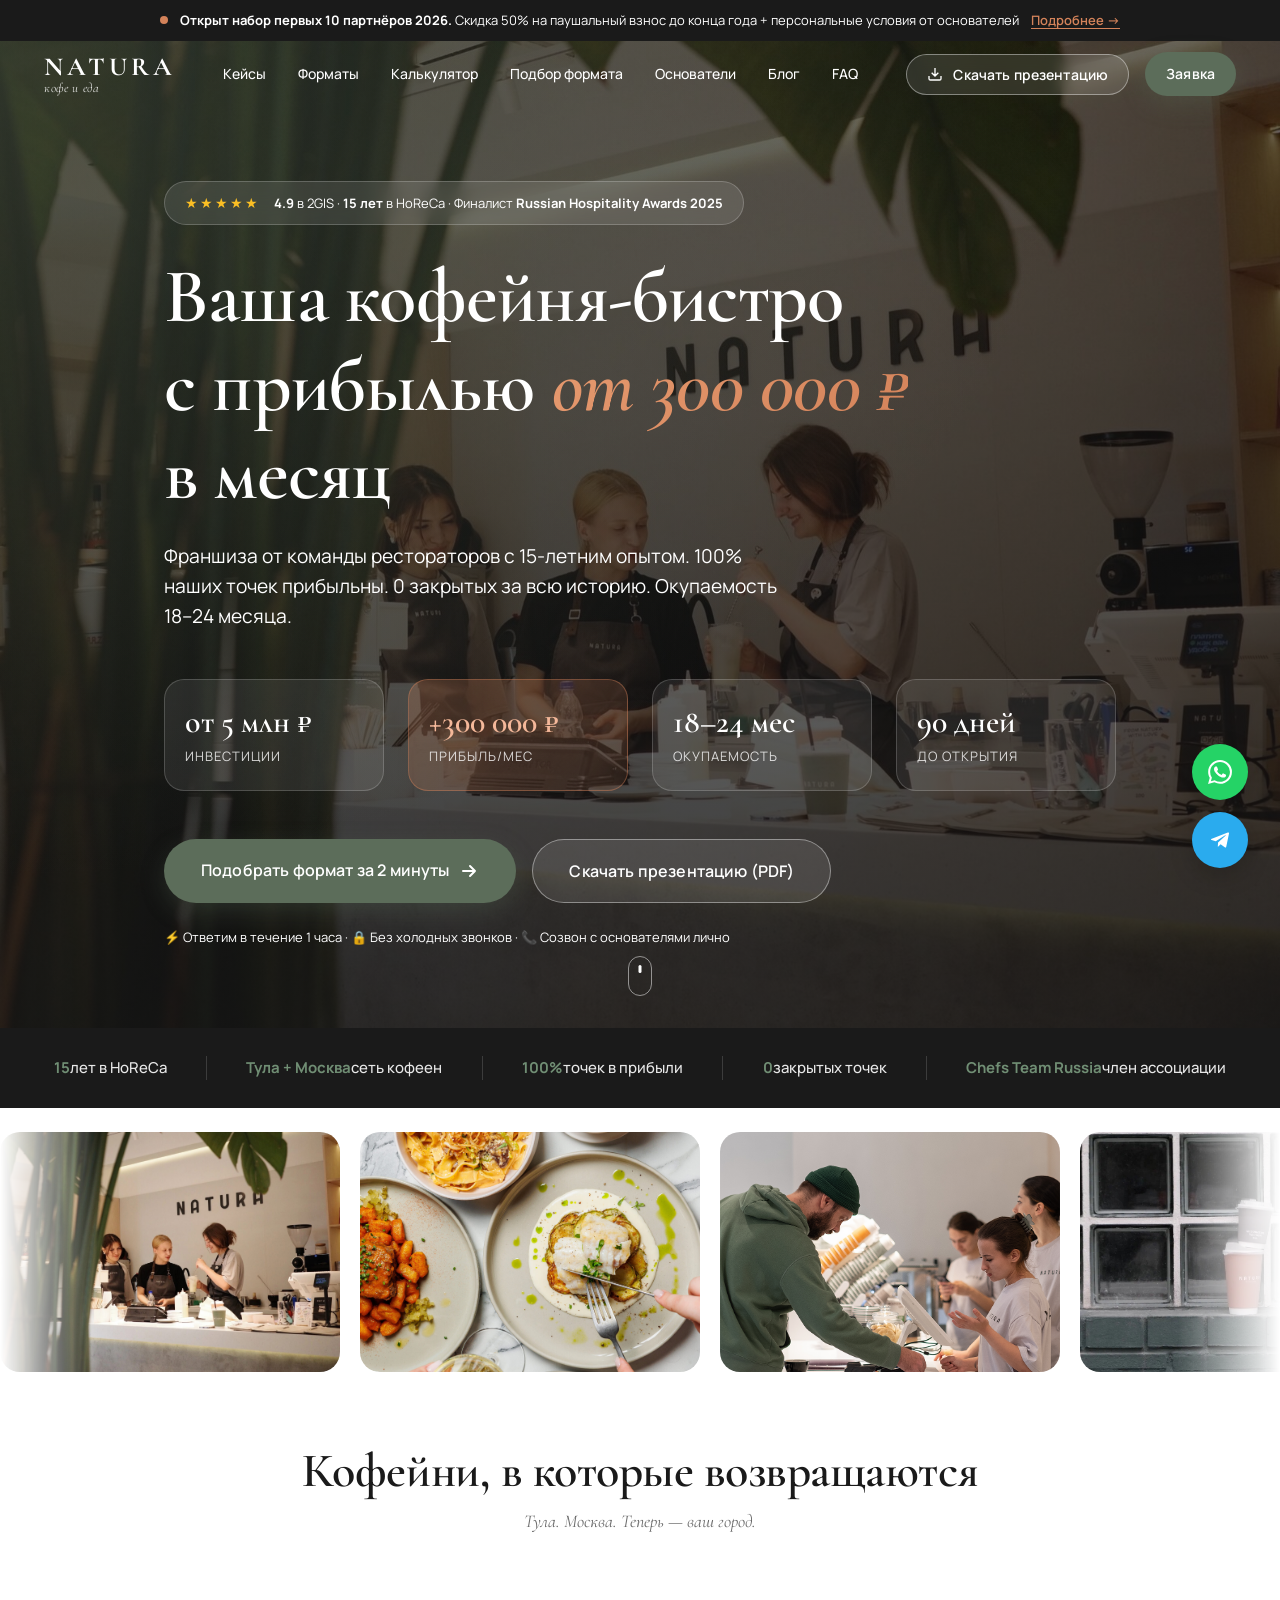
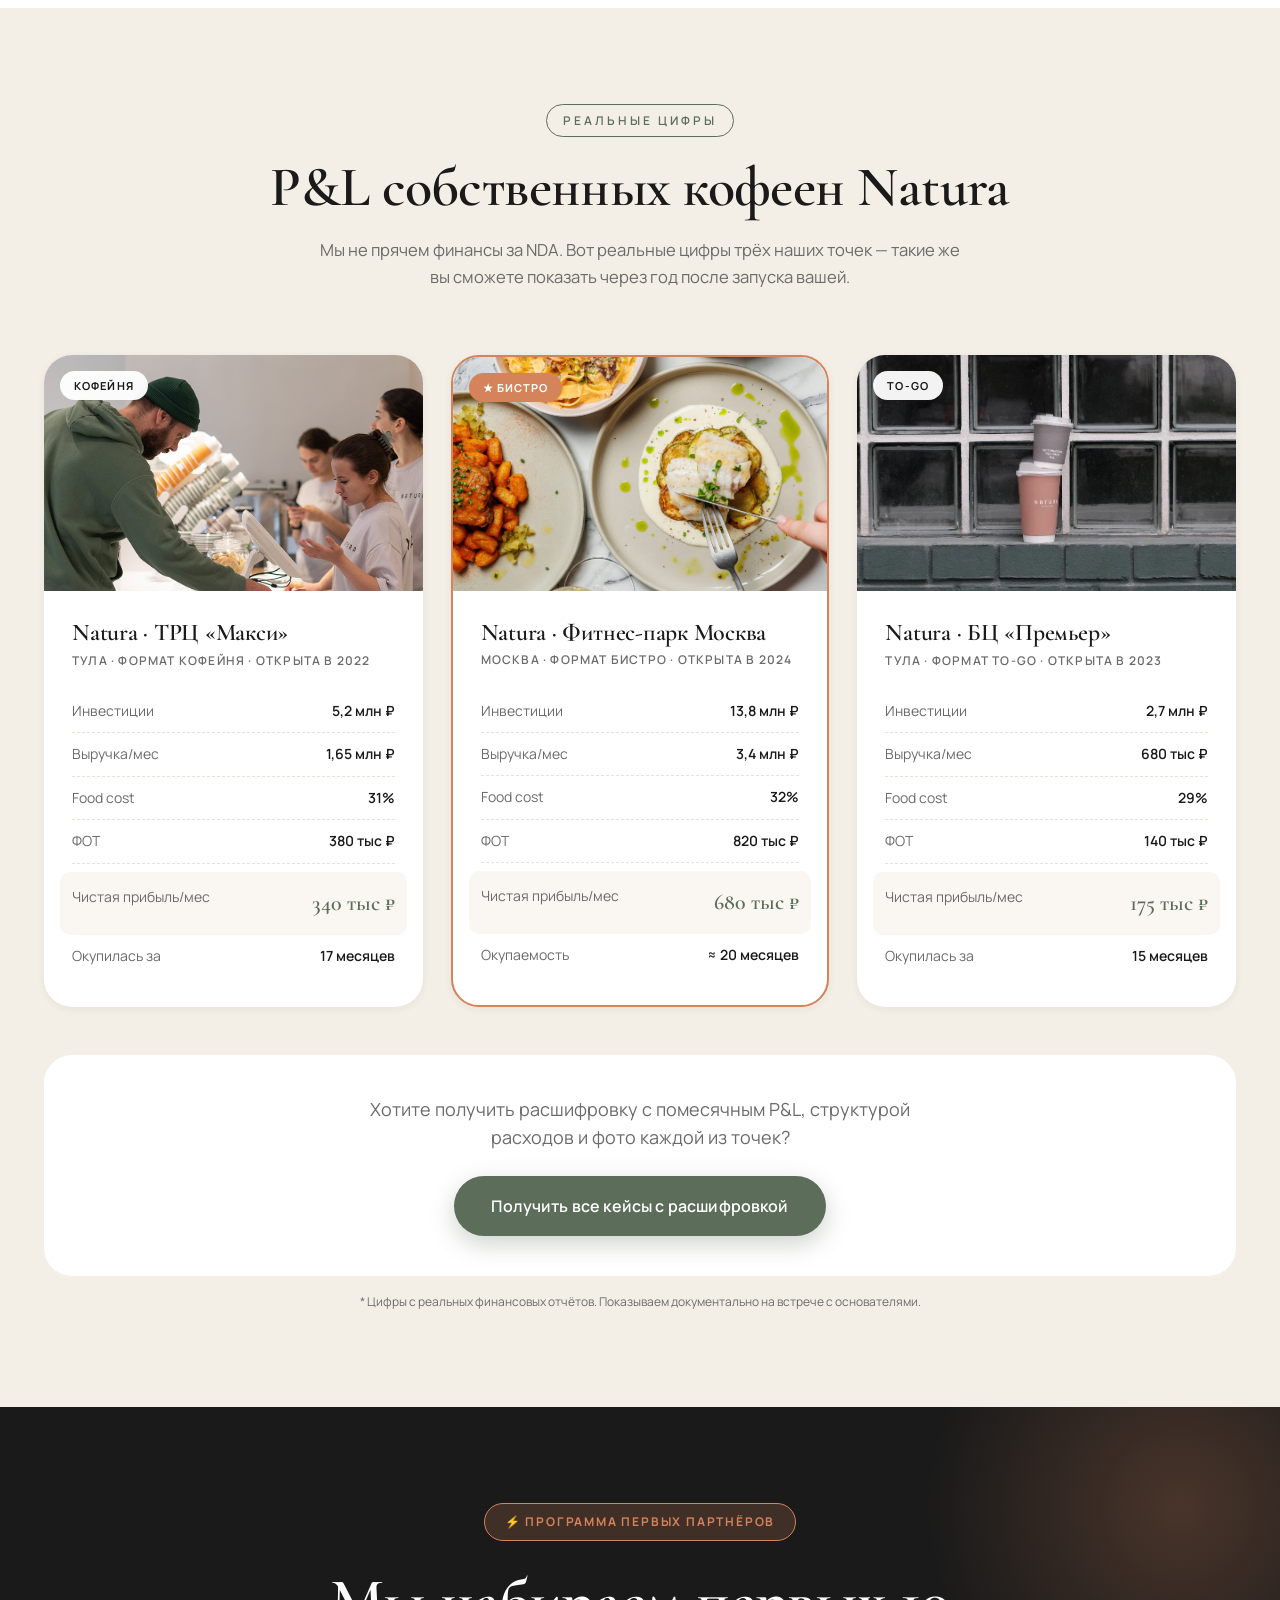
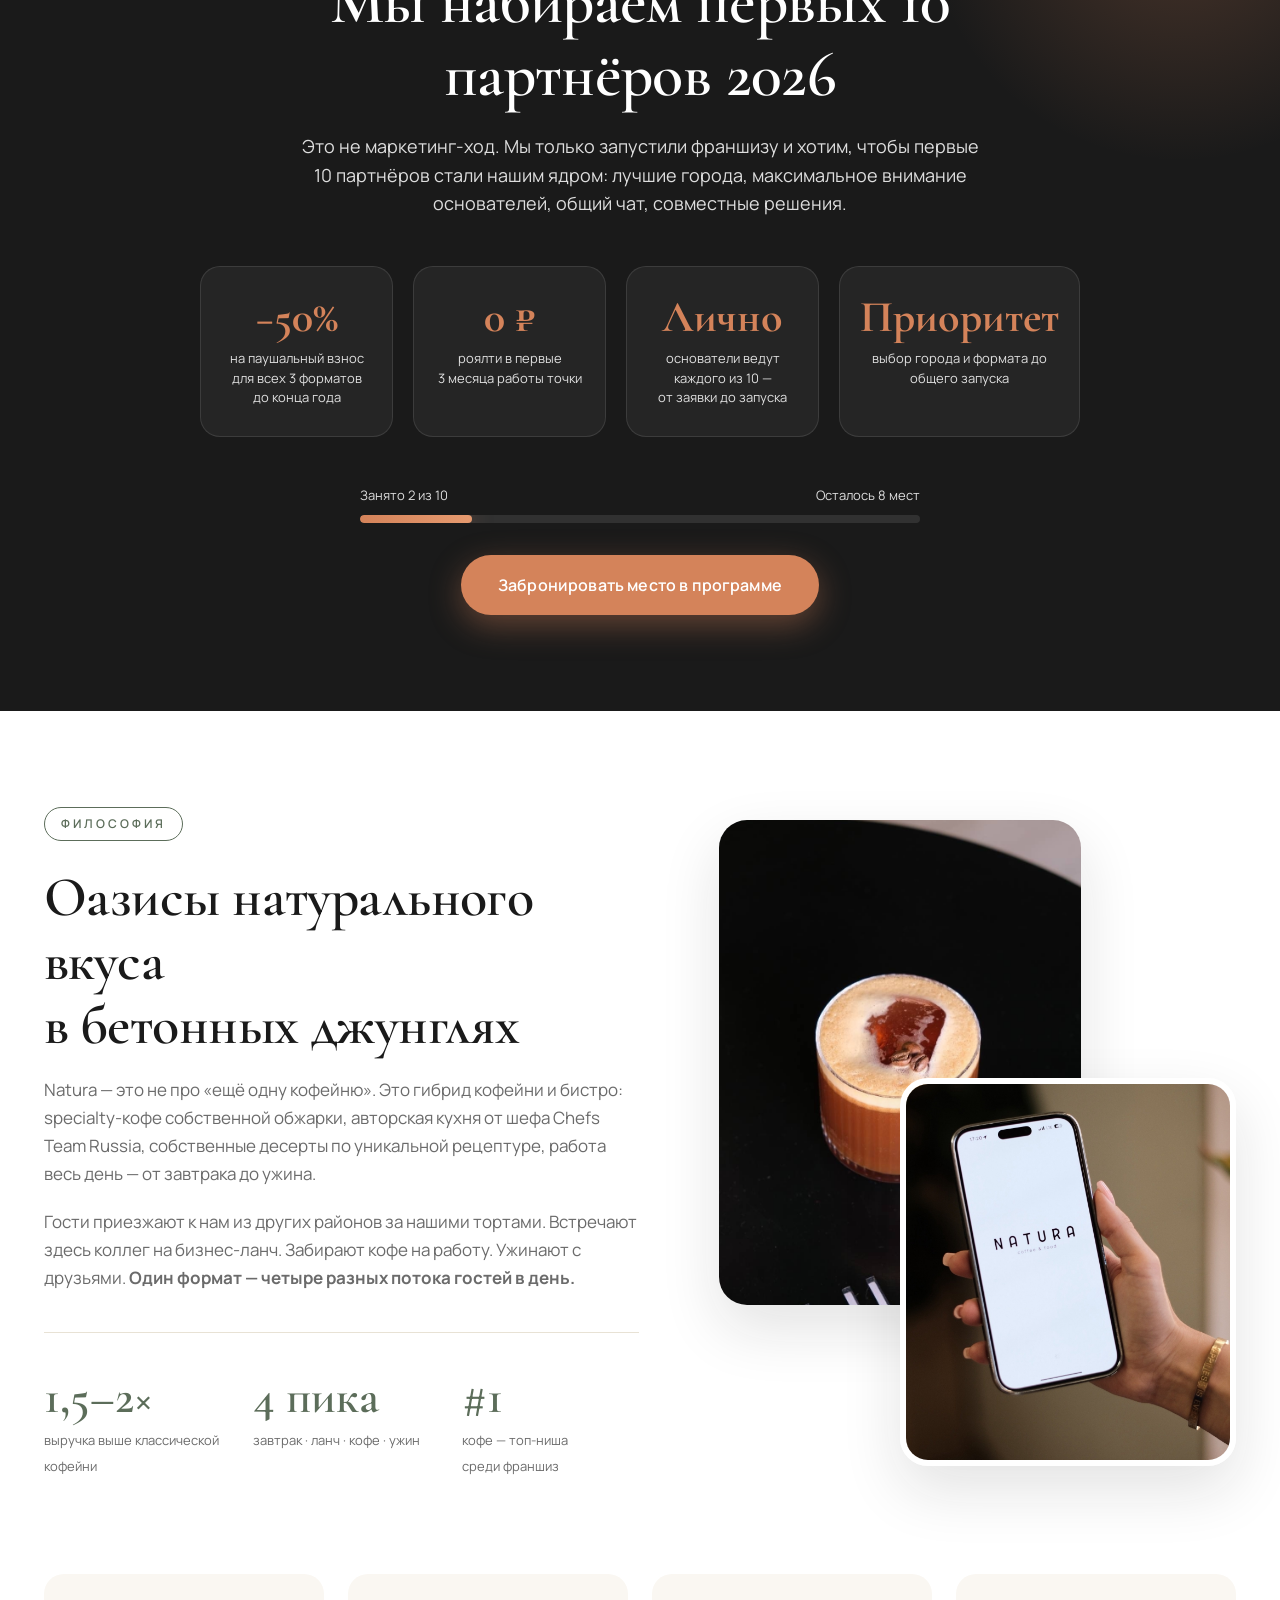
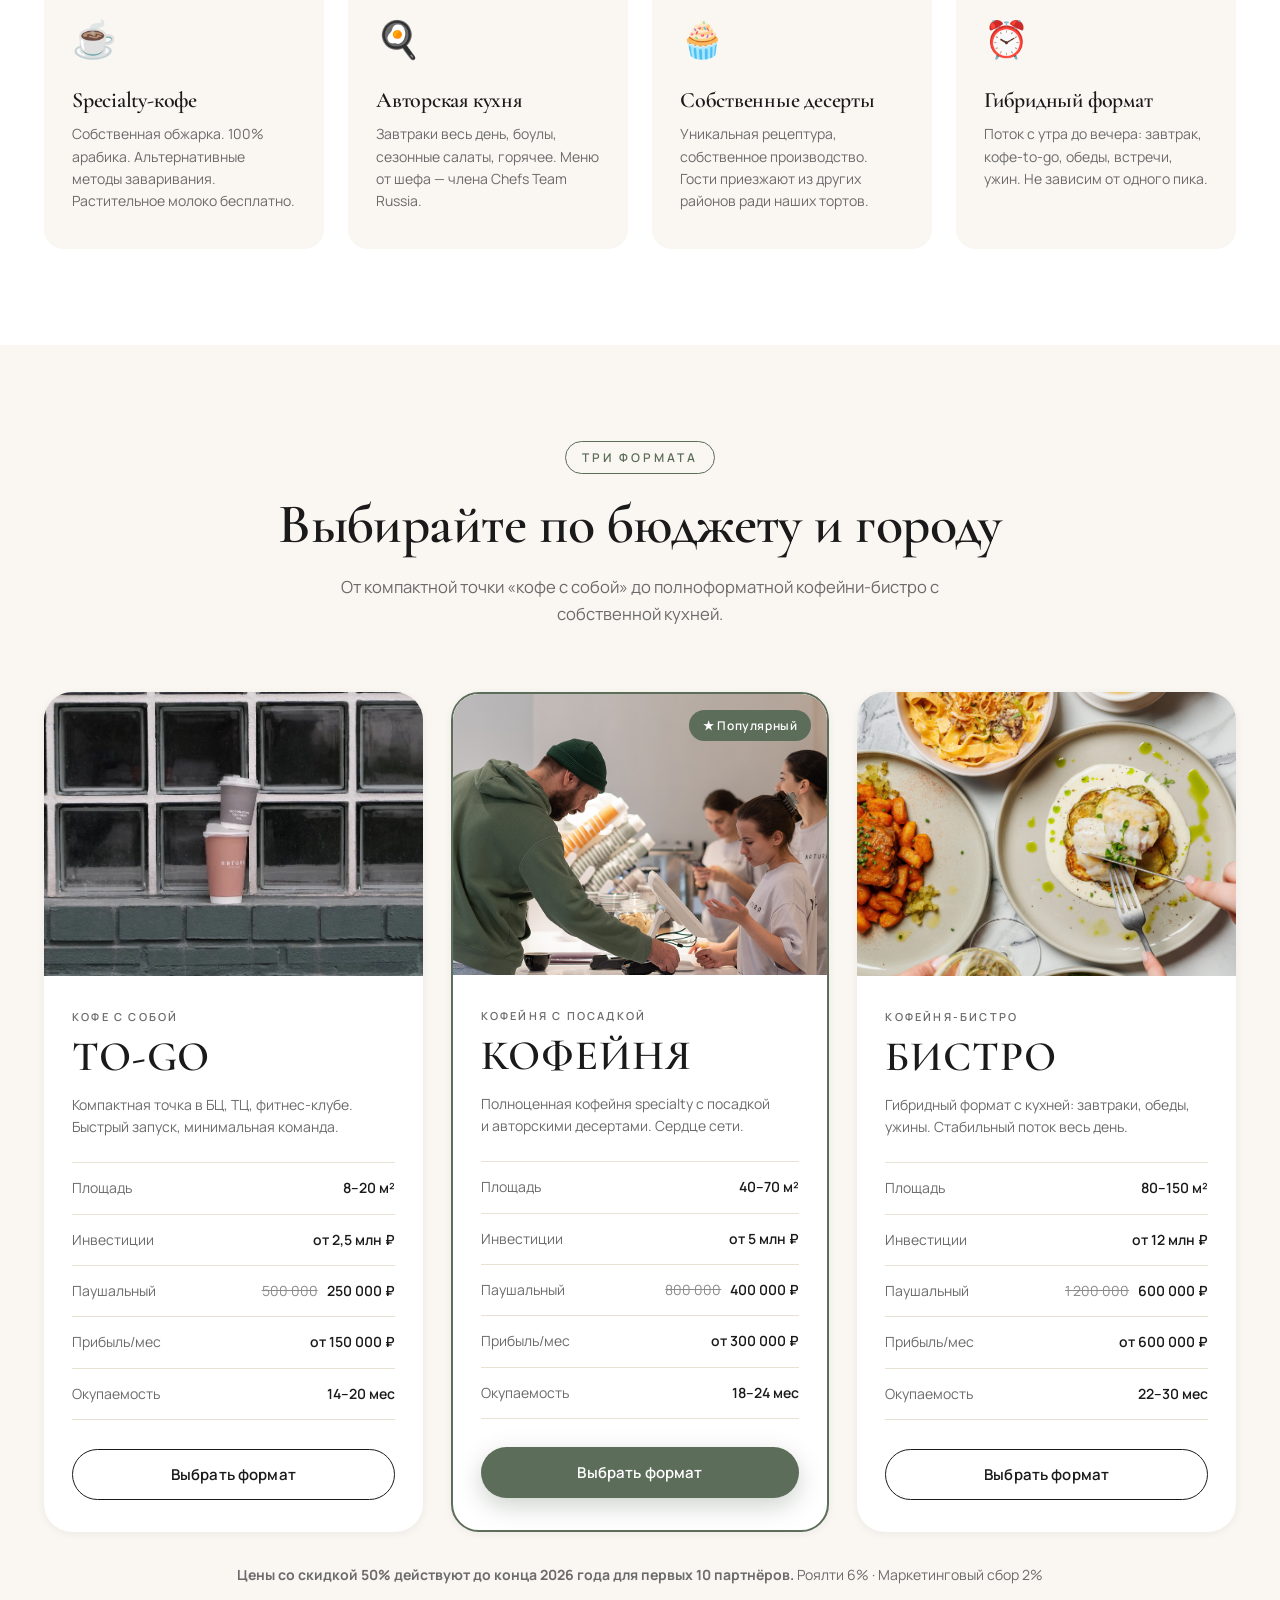
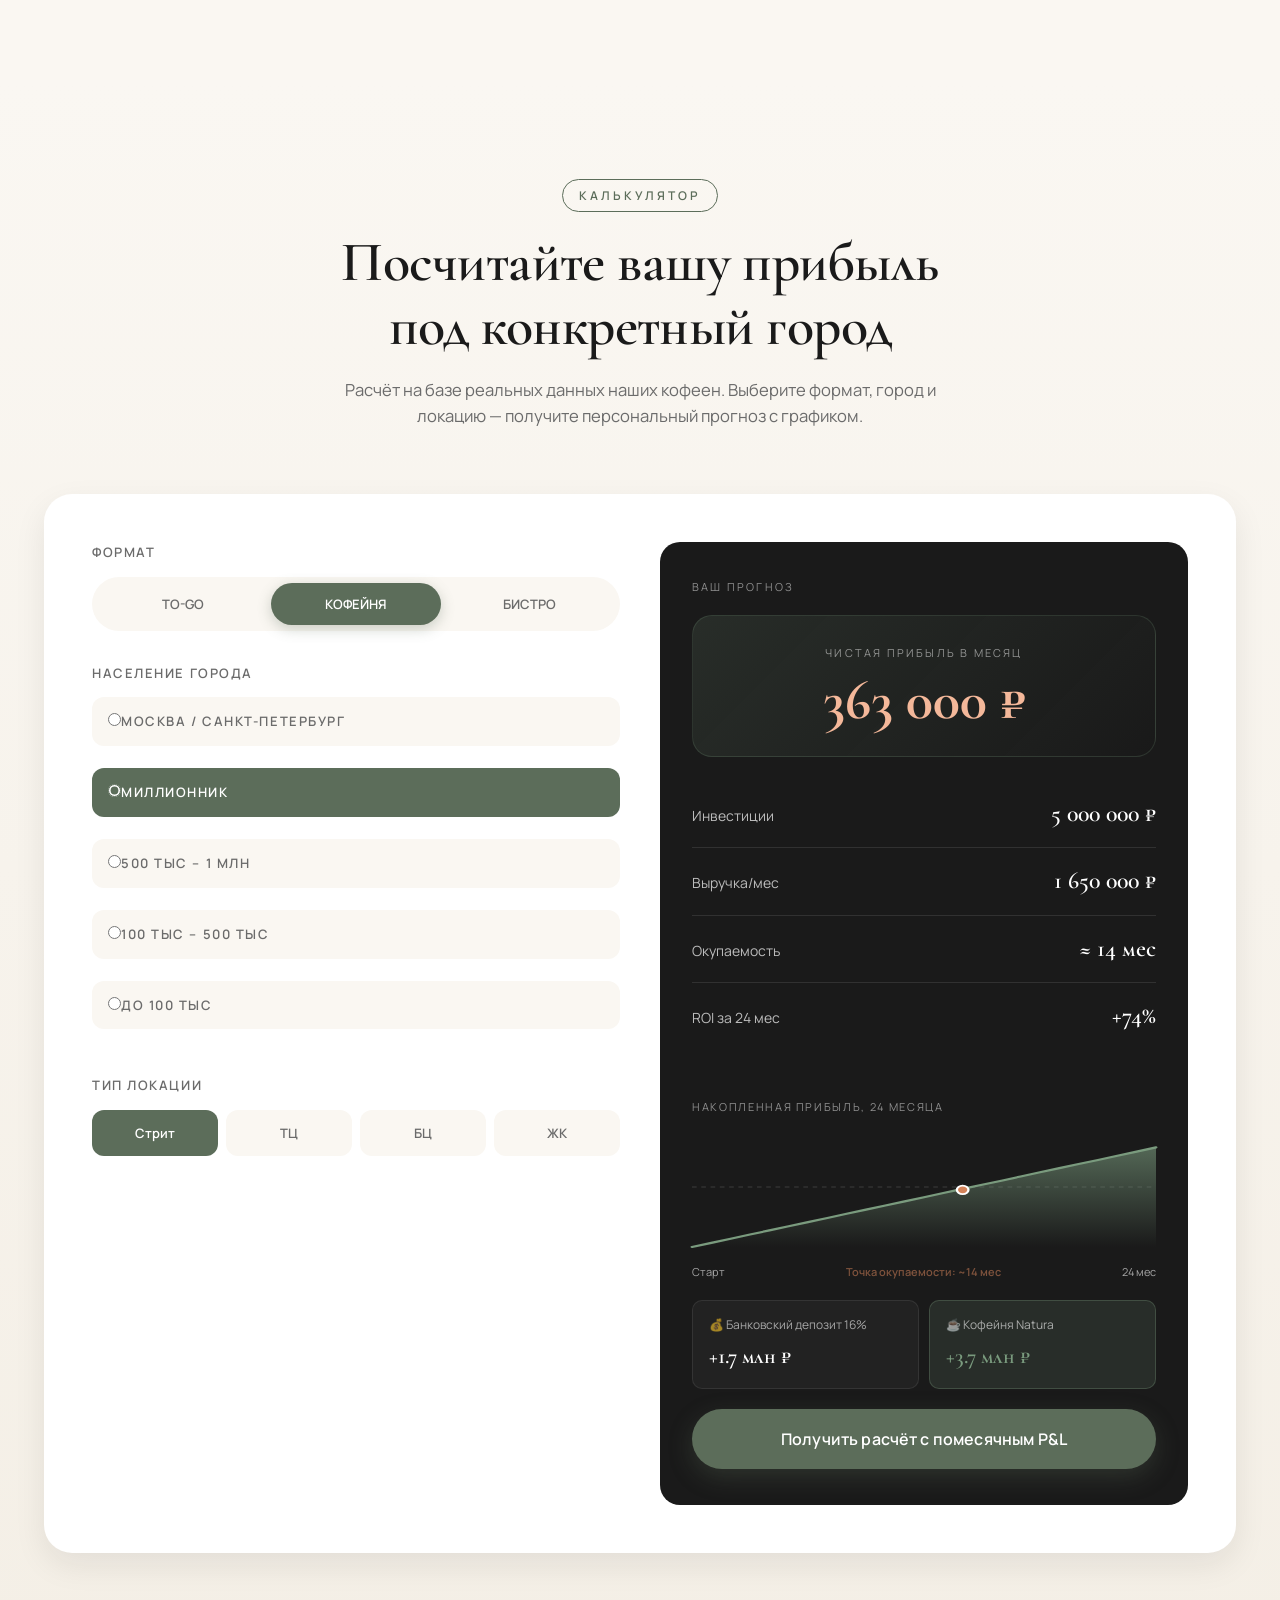
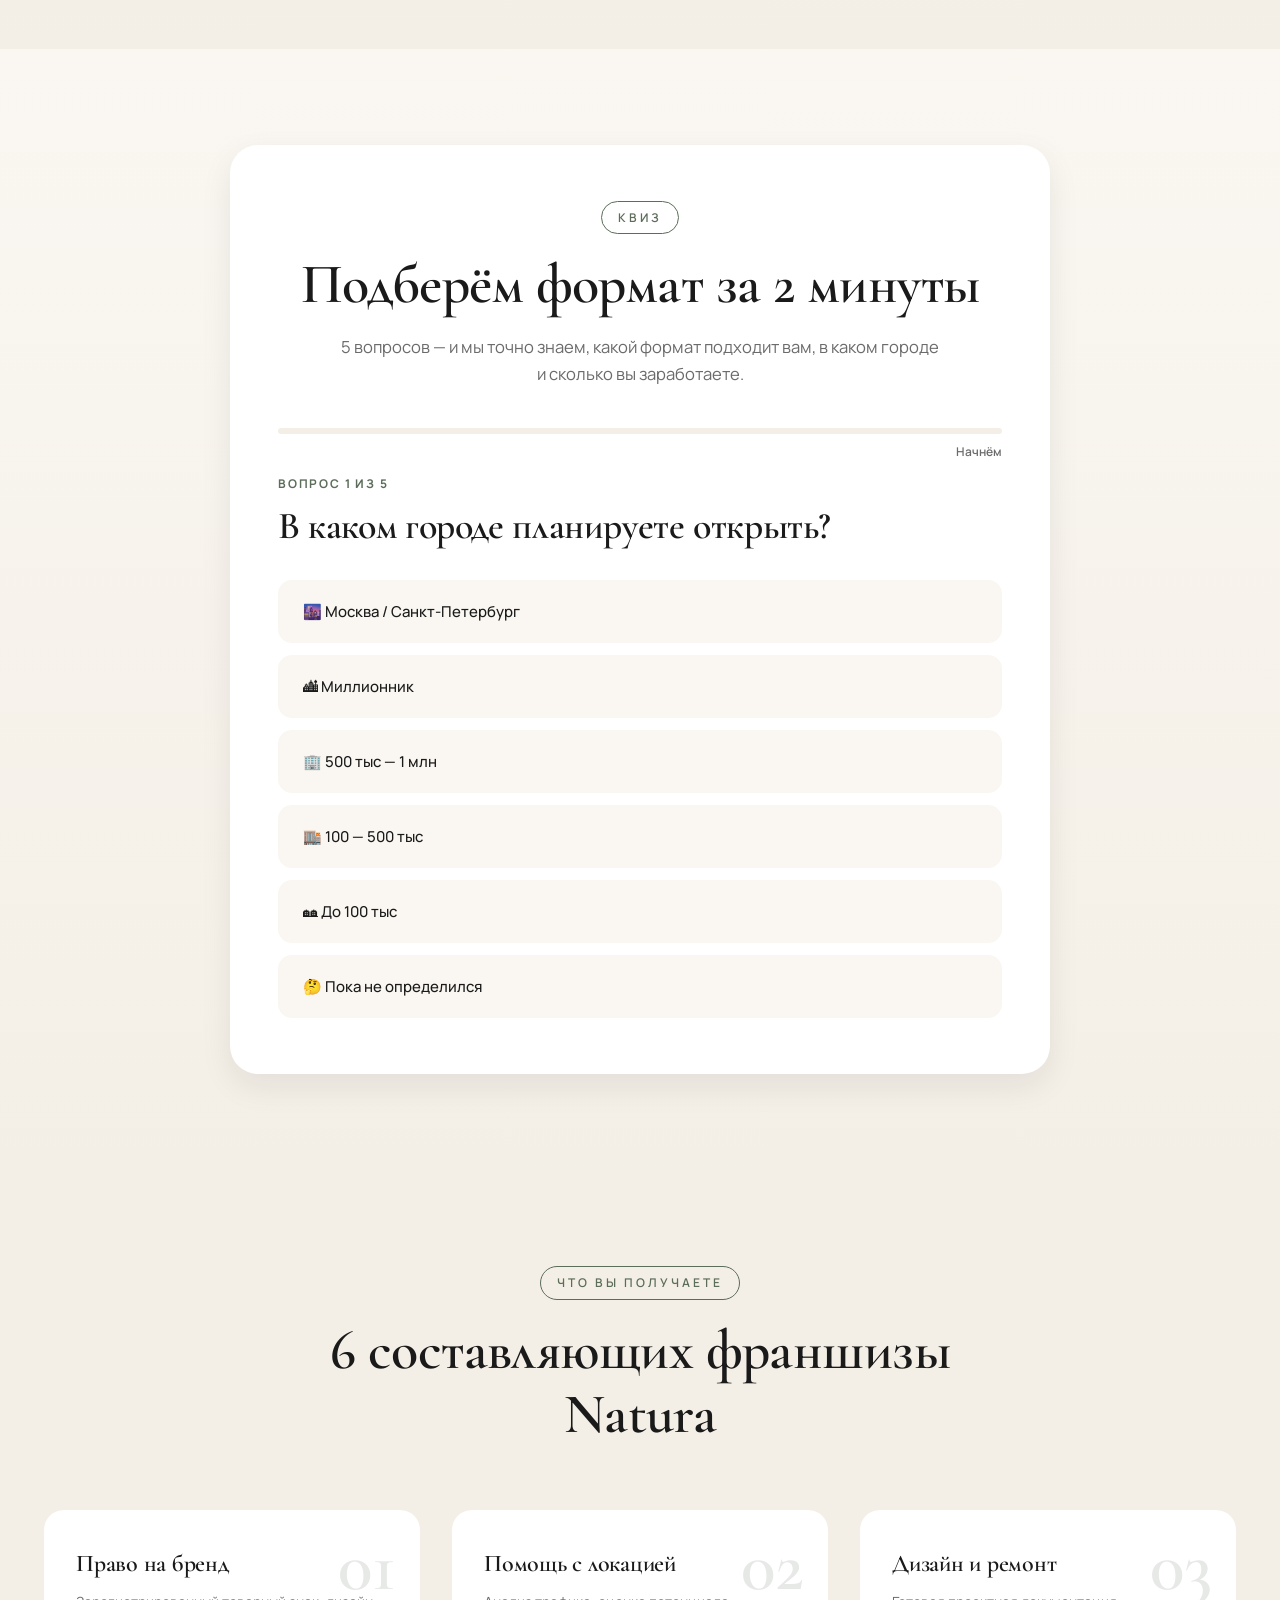
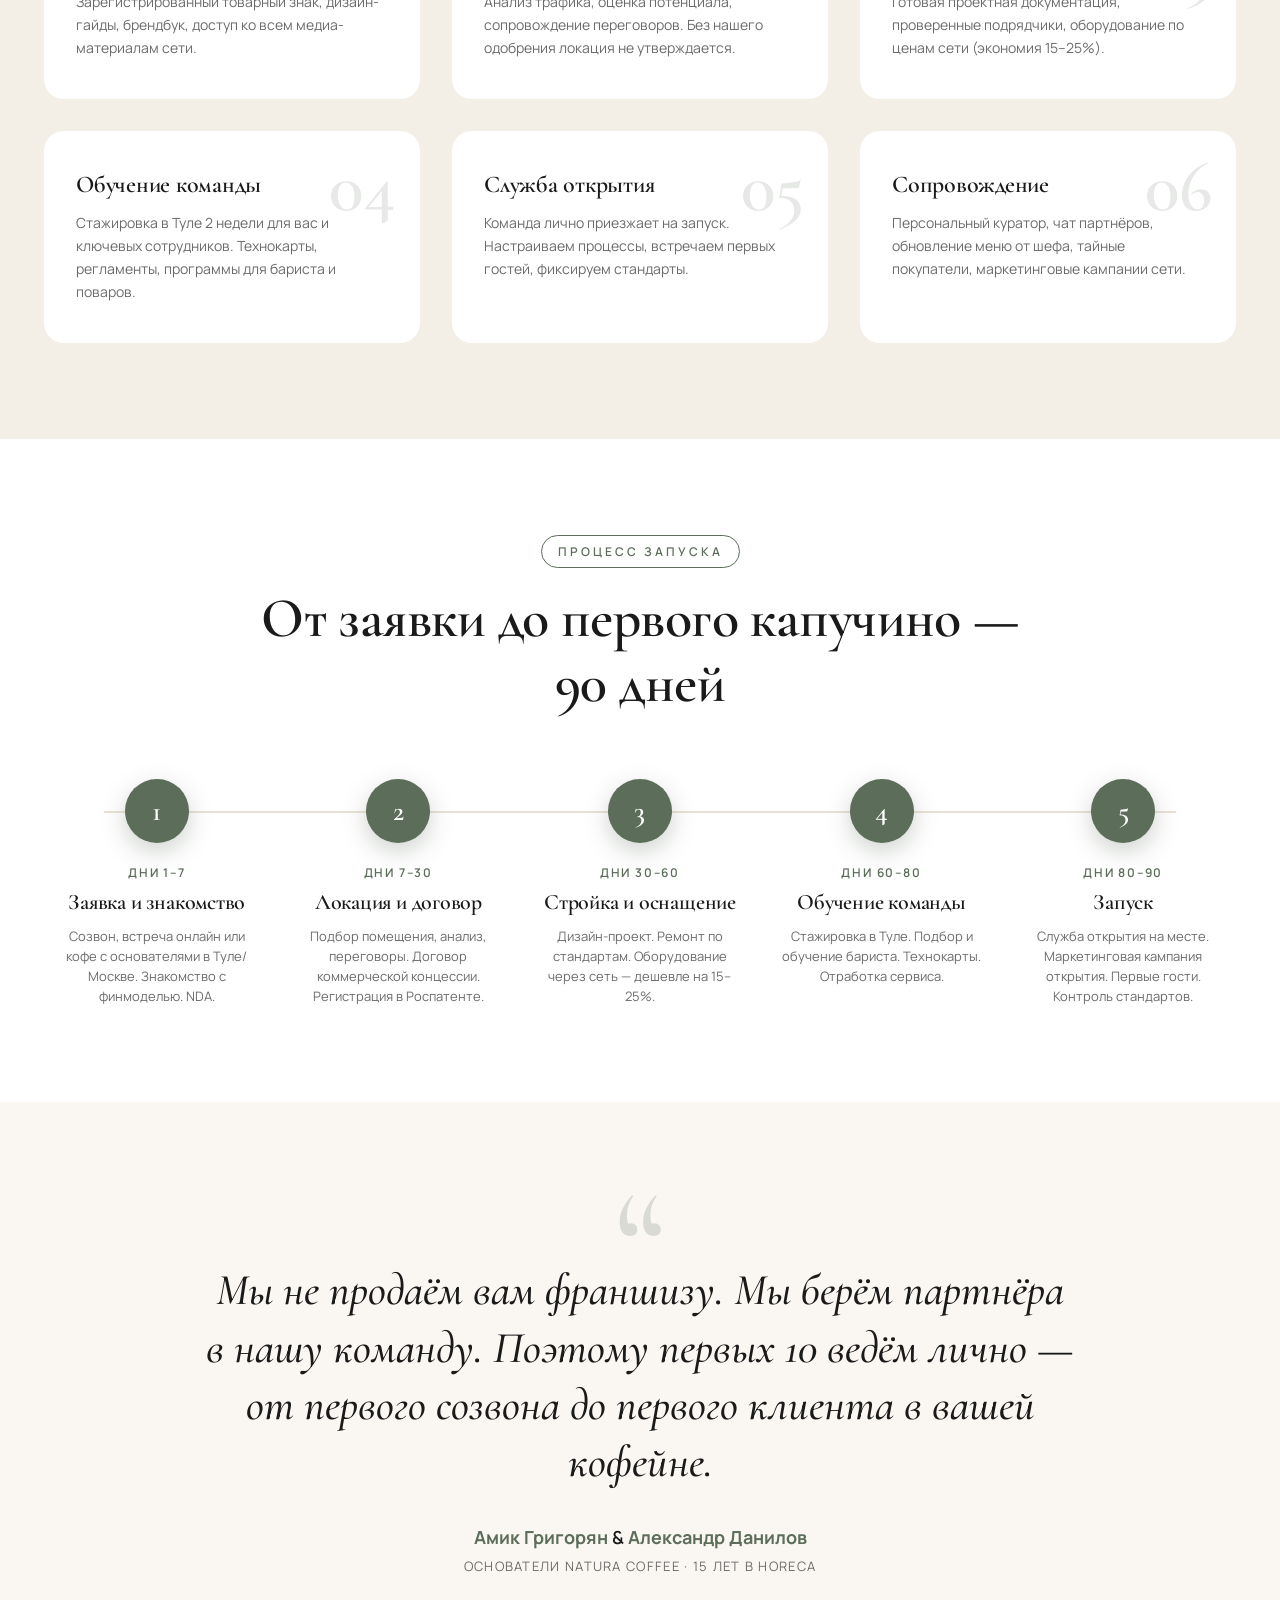
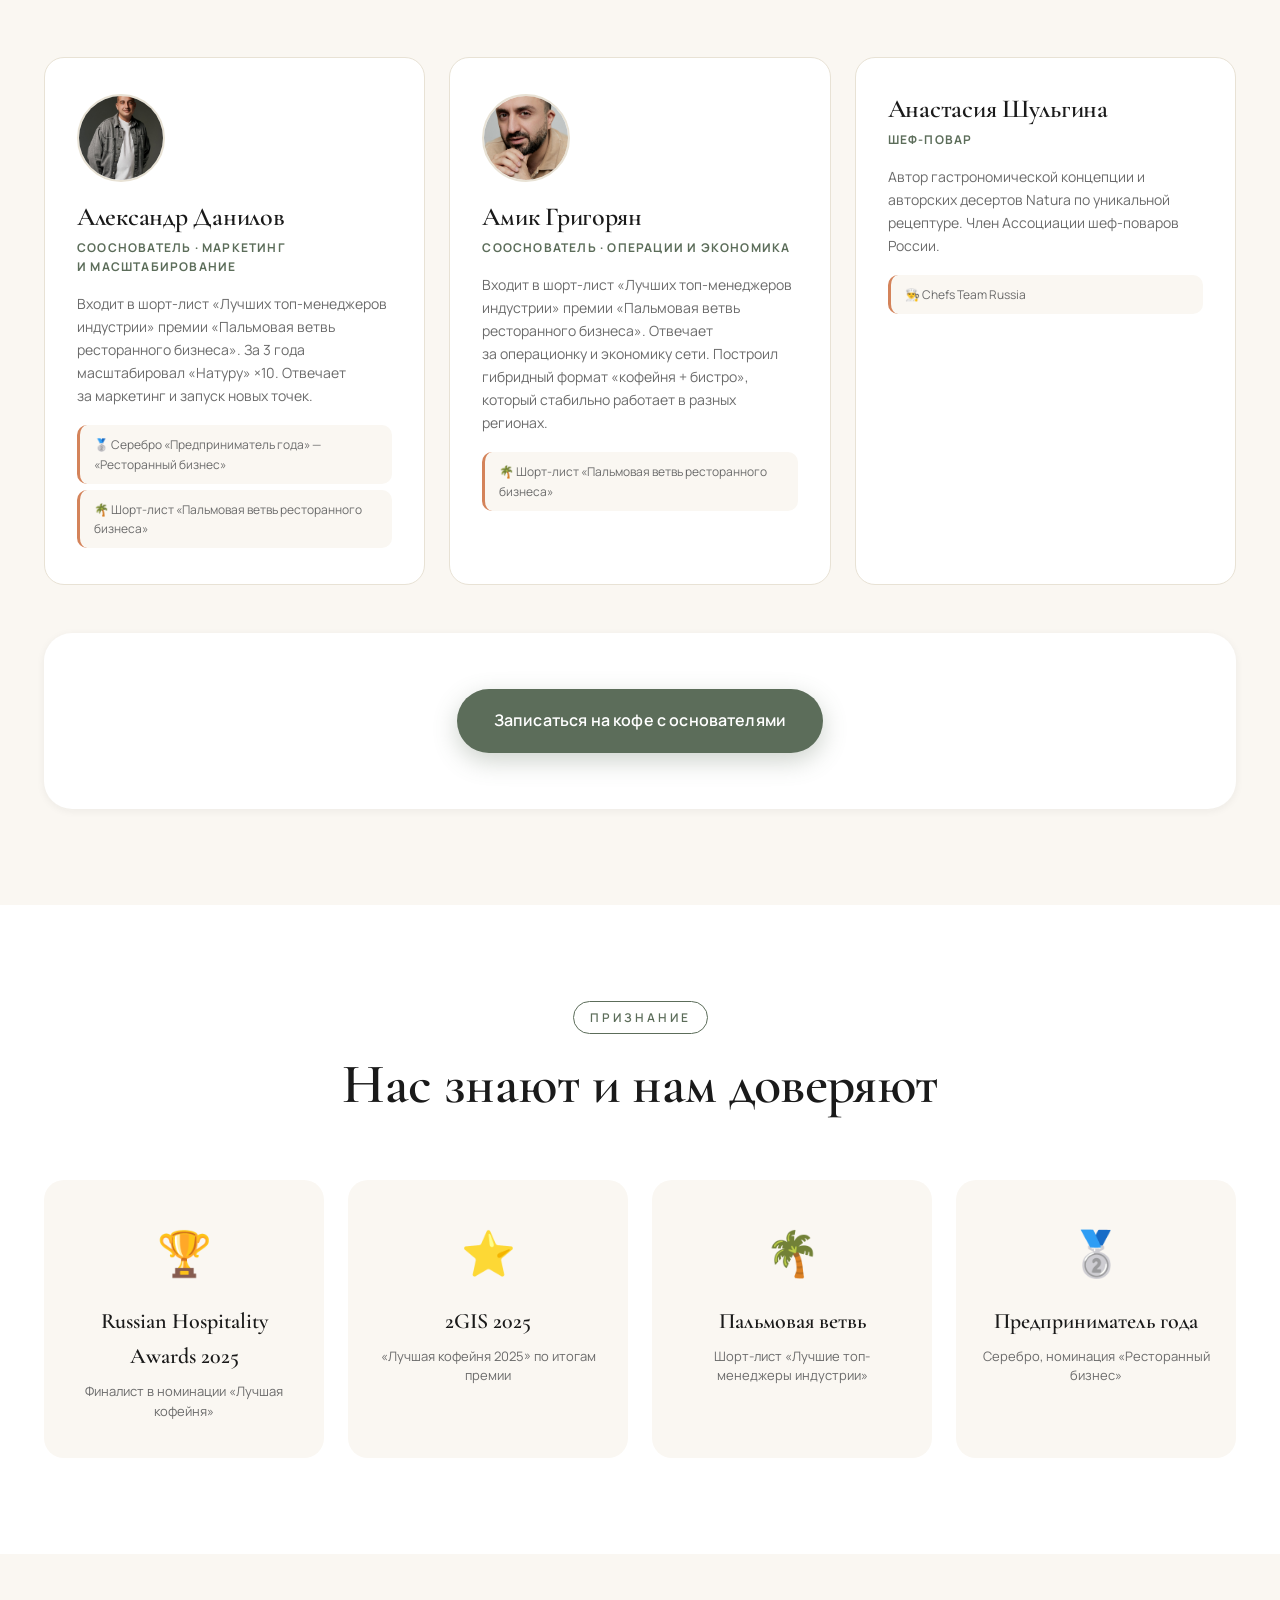
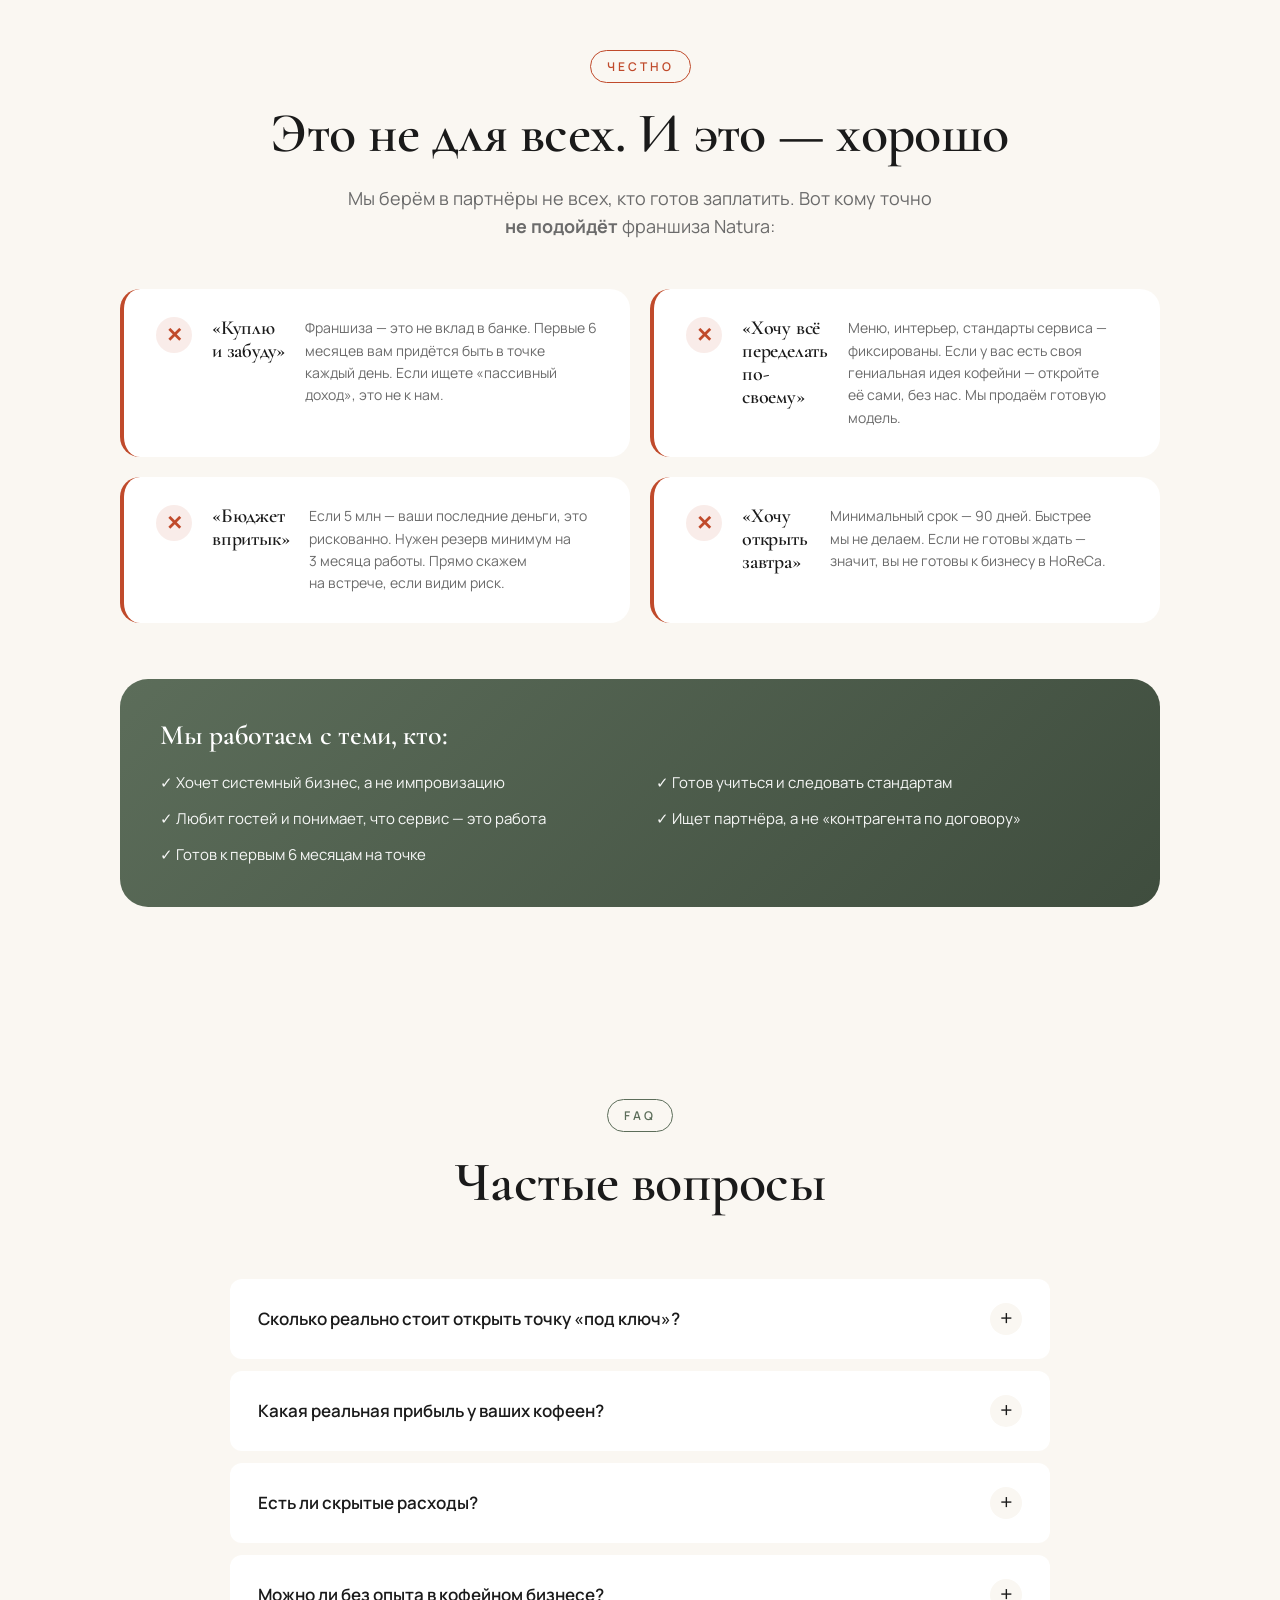
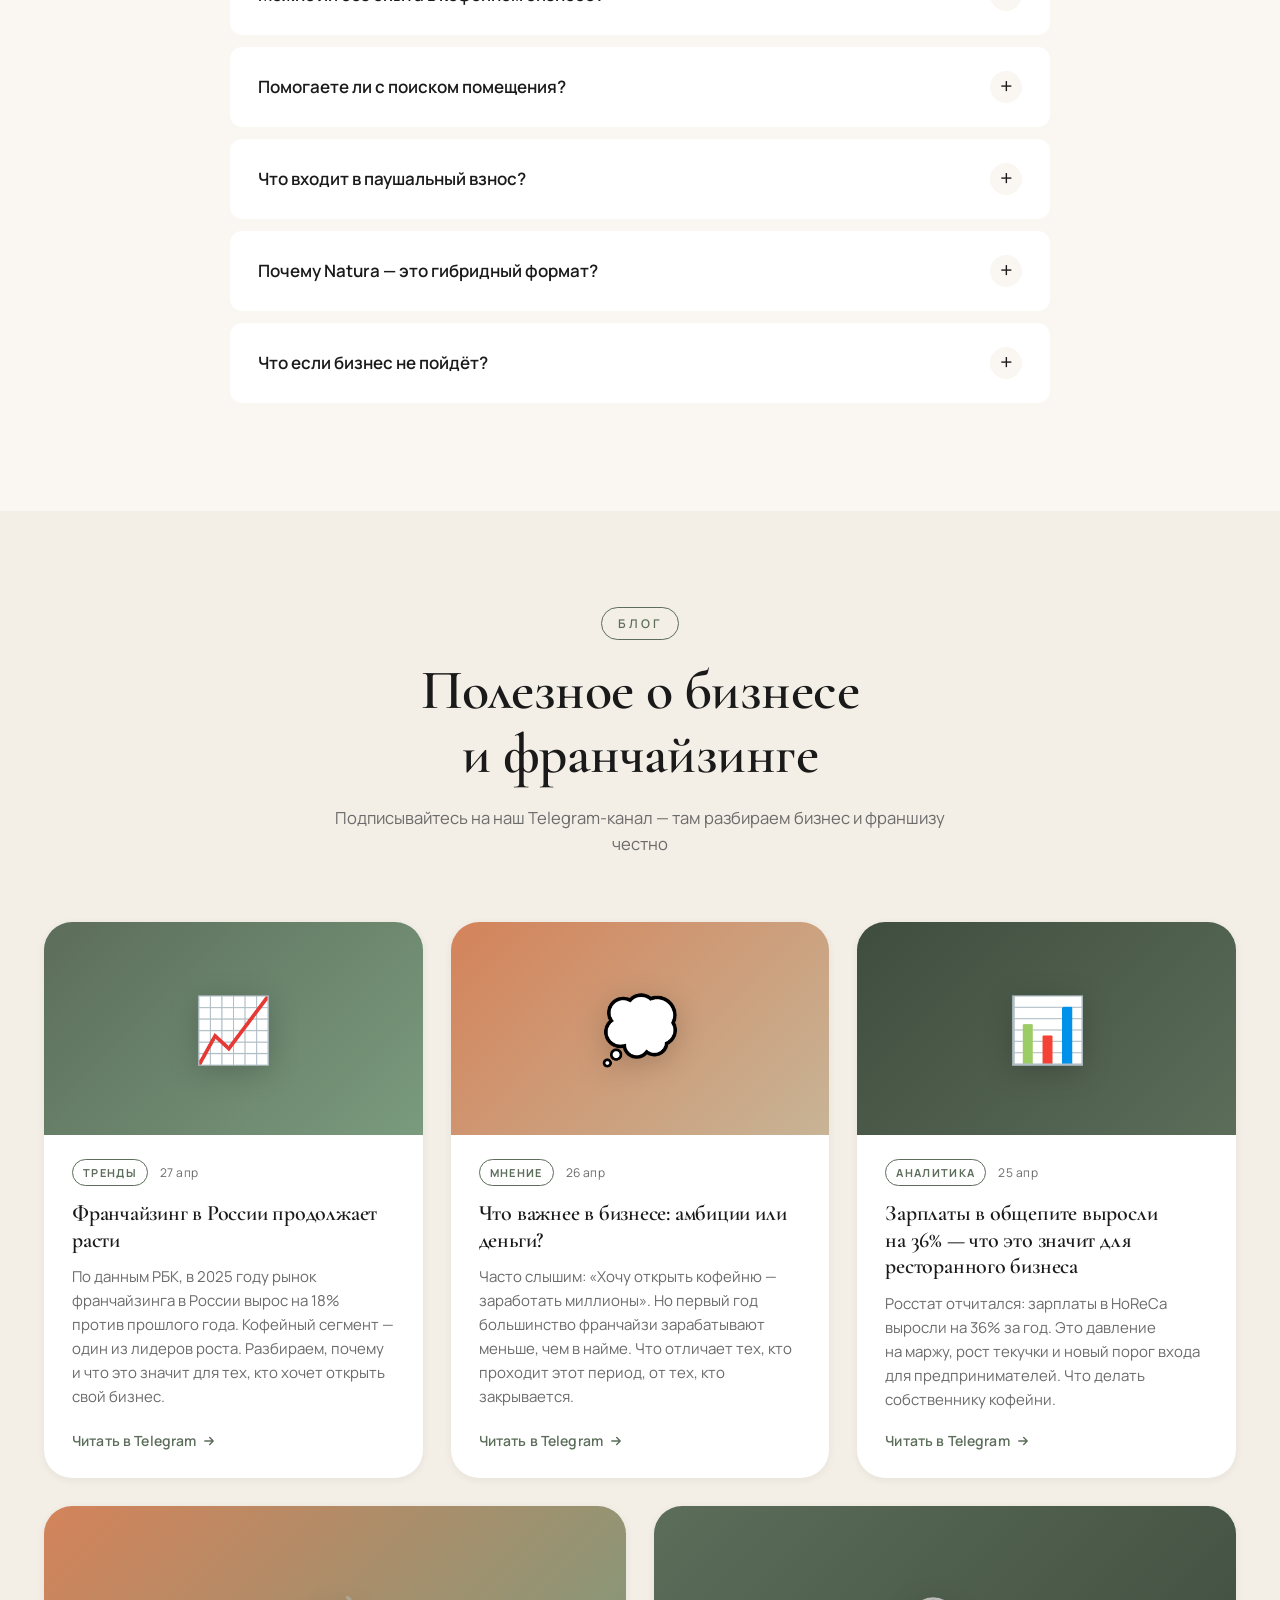
==== commit 64ef2bf9: "update: новые цены пауш + скидки до конца года (согласовано с Сашей 29 апреля) Полные цены: TO-GO 50" ====
--- a/index.html
+++ b/index.html
@@ -4,7 +4,7 @@
 <meta charset="UTF-8">
 <meta name="viewport" content="width=device-width, initial-scale=1.0">
 <title>Франшиза Natura — кофейня-бистро от основателей. Первые 10 партнёров</title>
-<meta name="description" content="Франшиза кофейни-бистро Natura. Инвестиции от 5 млн ₽, прибыль от 300 тыс/мес, окупаемость 18–24 мес. Первые 10 партнёров — −30% на паушальный. Финалист Russian Hospitality Awards 2025.">
+<meta name="description" content="Франшиза кофейни-бистро Natura. Инвестиции от 5 млн ₽, прибыль от 300 тыс/мес, окупаемость 18–24 мес. Скидка −50% на паушальный до конца года. Финалист Russian Hospitality Awards 2025.">
 <meta property="og:title" content="Франшиза Natura Coffee — кофейня-бистро">
 <meta property="og:description" content="Первые 10 партнёров получают персональные условия от основателей. Запуск за 90 дней.">
 <meta property="og:type" content="website">
@@ -23,7 +23,7 @@
 <div class="announce">
   <div class="container">
     <span class="announce__pulse"></span>
-    <span><b>Открыт набор первых 10 партнёров 2026.</b> Скидка 30% на&nbsp;паушальный взнос + персональные условия от&nbsp;основателей</span>
+    <span><b>Открыт набор первых 10 партнёров 2026.</b> Скидка 50% на&nbsp;паушальный взнос до&nbsp;конца года + персональные условия от&nbsp;основателей</span>
     <a href="#scarcity">Подробнее →</a>
   </div>
 </div>
@@ -256,8 +256,8 @@
 
       <div class="scarcity__grid">
         <div class="scarcity__item">
-          <div class="scarcity__num">−30%</div>
-          <div class="scarcity__text">на&nbsp;паушальный взнос для&nbsp;всех 3 форматов</div>
+          <div class="scarcity__num">−50%</div>
+          <div class="scarcity__text">на&nbsp;паушальный взнос для&nbsp;всех 3 форматов до&nbsp;конца года</div>
         </div>
         <div class="scarcity__item">
           <div class="scarcity__num">0&nbsp;₽</div>
@@ -360,7 +360,7 @@
           <ul class="format-card__params">
             <li><span>Площадь</span><b>8–20 м²</b></li>
             <li><span>Инвестиции</span><b>от 2,5 млн ₽</b></li>
-            <li><span>Паушальный</span><b><s>500 000</s> 350 000 ₽</b></li>
+            <li><span>Паушальный</span><b><s>500 000</s> 250 000 ₽</b></li>
             <li><span>Прибыль/мес</span><b>от 150 000 ₽</b></li>
             <li><span>Окупаемость</span><b>14–20 мес</b></li>
           </ul>
@@ -380,7 +380,7 @@
           <ul class="format-card__params">
             <li><span>Площадь</span><b>40–70 м²</b></li>
             <li><span>Инвестиции</span><b>от 5 млн ₽</b></li>
-            <li><span>Паушальный</span><b><s>1 000 000</s> 700 000 ₽</b></li>
+            <li><span>Паушальный</span><b><s>800 000</s> 400 000 ₽</b></li>
             <li><span>Прибыль/мес</span><b>от 300 000 ₽</b></li>
             <li><span>Окупаемость</span><b>18–24 мес</b></li>
           </ul>
@@ -399,7 +399,7 @@
           <ul class="format-card__params">
             <li><span>Площадь</span><b>80–150 м²</b></li>
             <li><span>Инвестиции</span><b>от 12 млн ₽</b></li>
-            <li><span>Паушальный</span><b><s>1 500 000</s> 1 050 000 ₽</b></li>
+            <li><span>Паушальный</span><b><s>1 200 000</s> 600 000 ₽</b></li>
             <li><span>Прибыль/мес</span><b>от 600 000 ₽</b></li>
             <li><span>Окупаемость</span><b>22–30 мес</b></li>
           </ul>
@@ -409,7 +409,7 @@
     </div>
 
     <p class="formats__note">
-      <b>Цены с −30% — только для первых 10 партнёров 2026.</b>  Роялти 6% · Маркетинговый сбор 2%
+      <b>Цены со скидкой 50% действуют до конца 2026 года для первых 10 партнёров.</b>  Роялти 6% · Маркетинговый сбор 2%
     </p>
   </div>
 </section>
@@ -865,7 +865,7 @@
       <details class="faq__item">
         <summary>Сколько реально стоит открыть точку «под ключ»?</summary>
         <div class="faq__body">
-          <p>Зависит от формата и города. TO-GO — от 2,5 млн ₽, Кофейня — от 5 млн ₽, Бистро — от 12 млн ₽. В сумму входят: паушальный, оборудование, ремонт, мебель, первая закупка, маркетинг открытия и резерв на первые 2 месяца. Для первых 10 партнёров — скидка 30% на паушальный.</p>
+          <p>Зависит от формата и города. TO-GO — от 2,5 млн ₽, Кофейня — от 5 млн ₽, Бистро — от 12 млн ₽. В сумму входят: паушальный, оборудование, ремонт, мебель, первая закупка, маркетинг открытия и резерв на первые 2 месяца. Для первых 10 партнёров — скидка 50% на паушальный (действует до конца года).</p>
         </div>
       </details>
       <details class="faq__item">
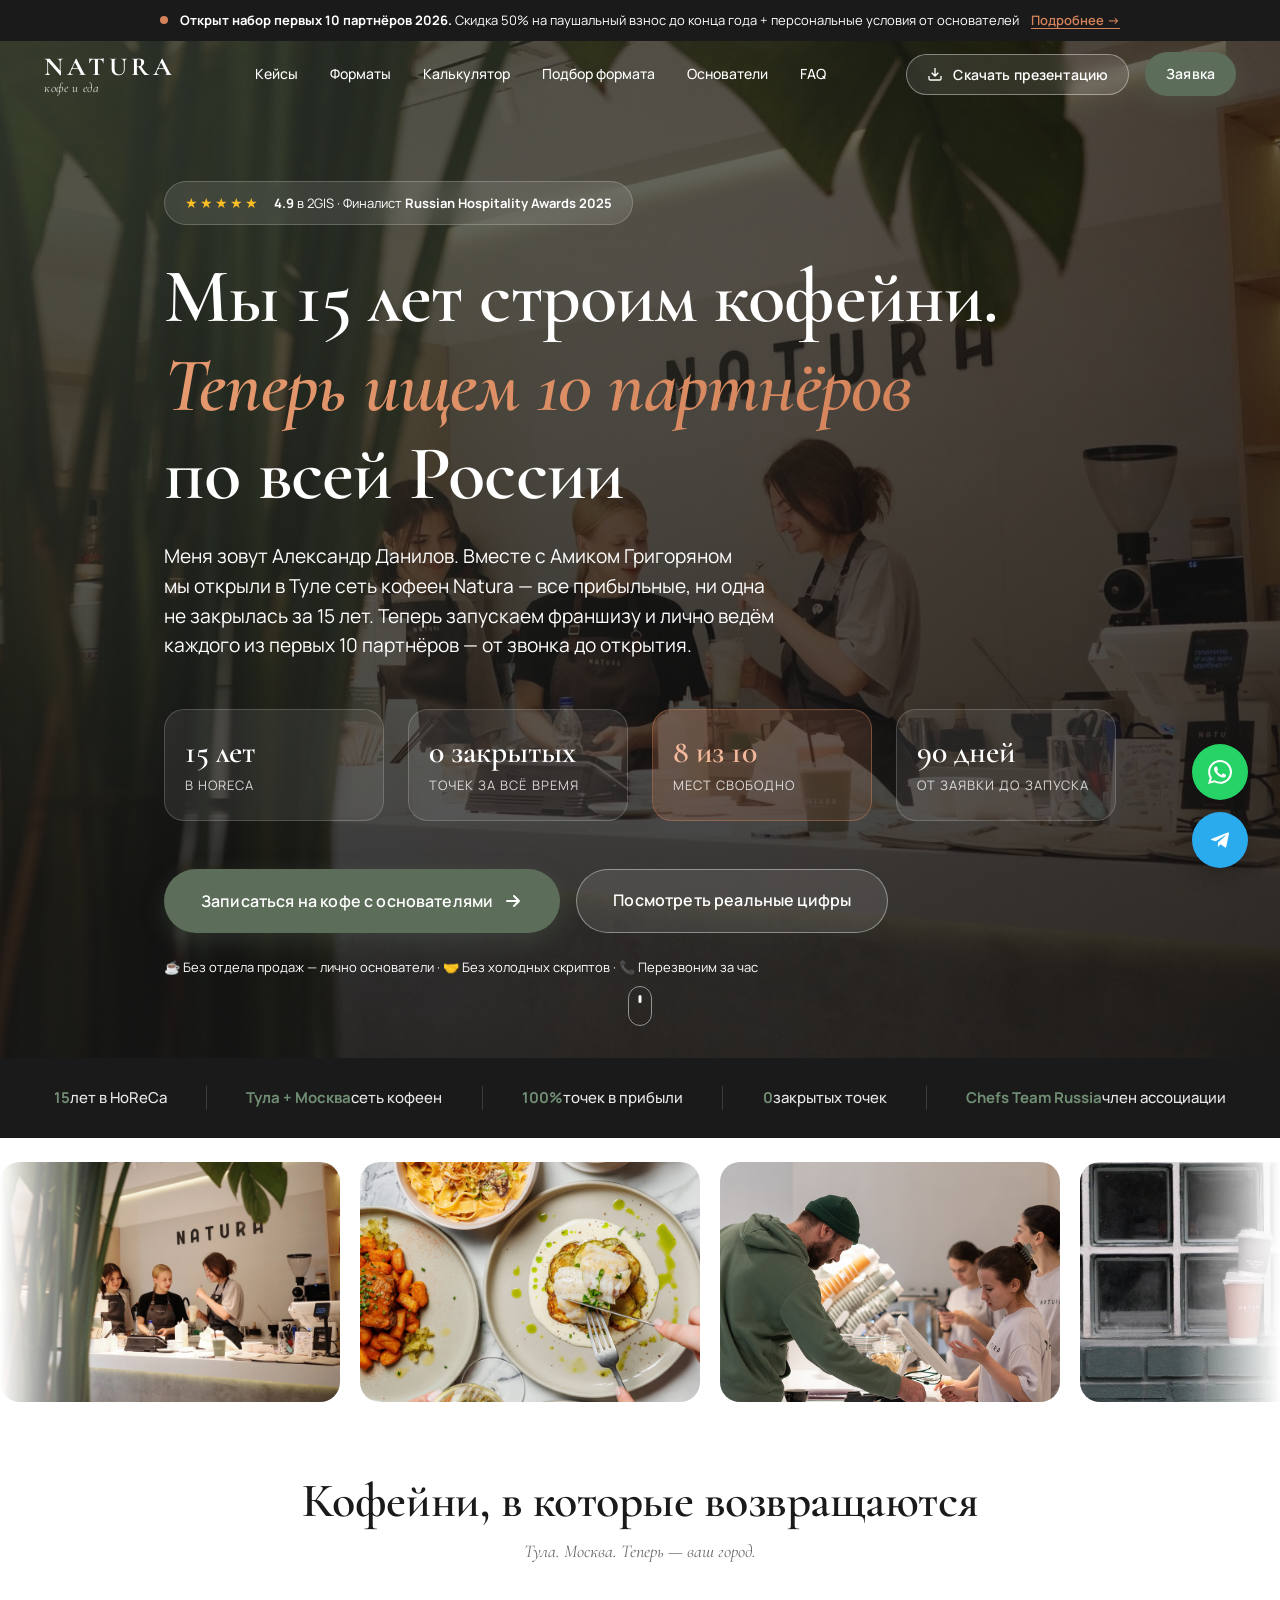
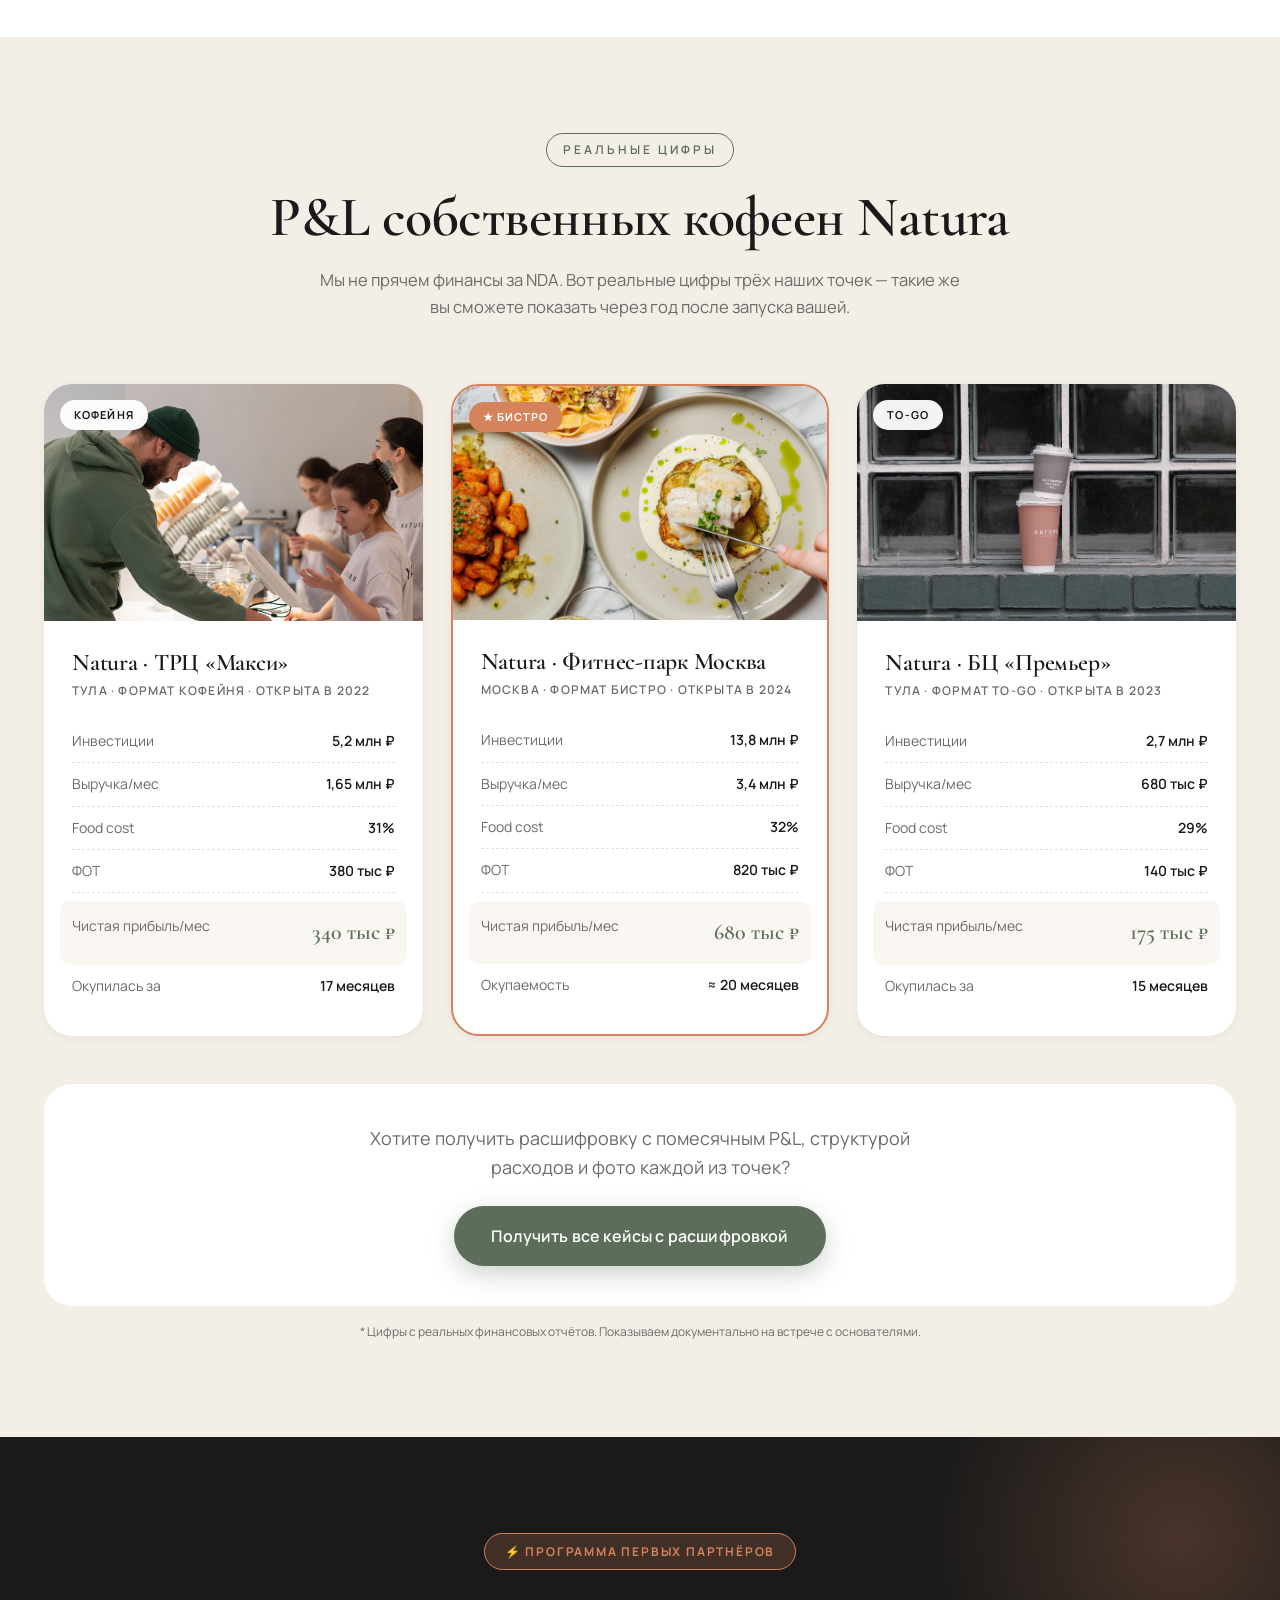
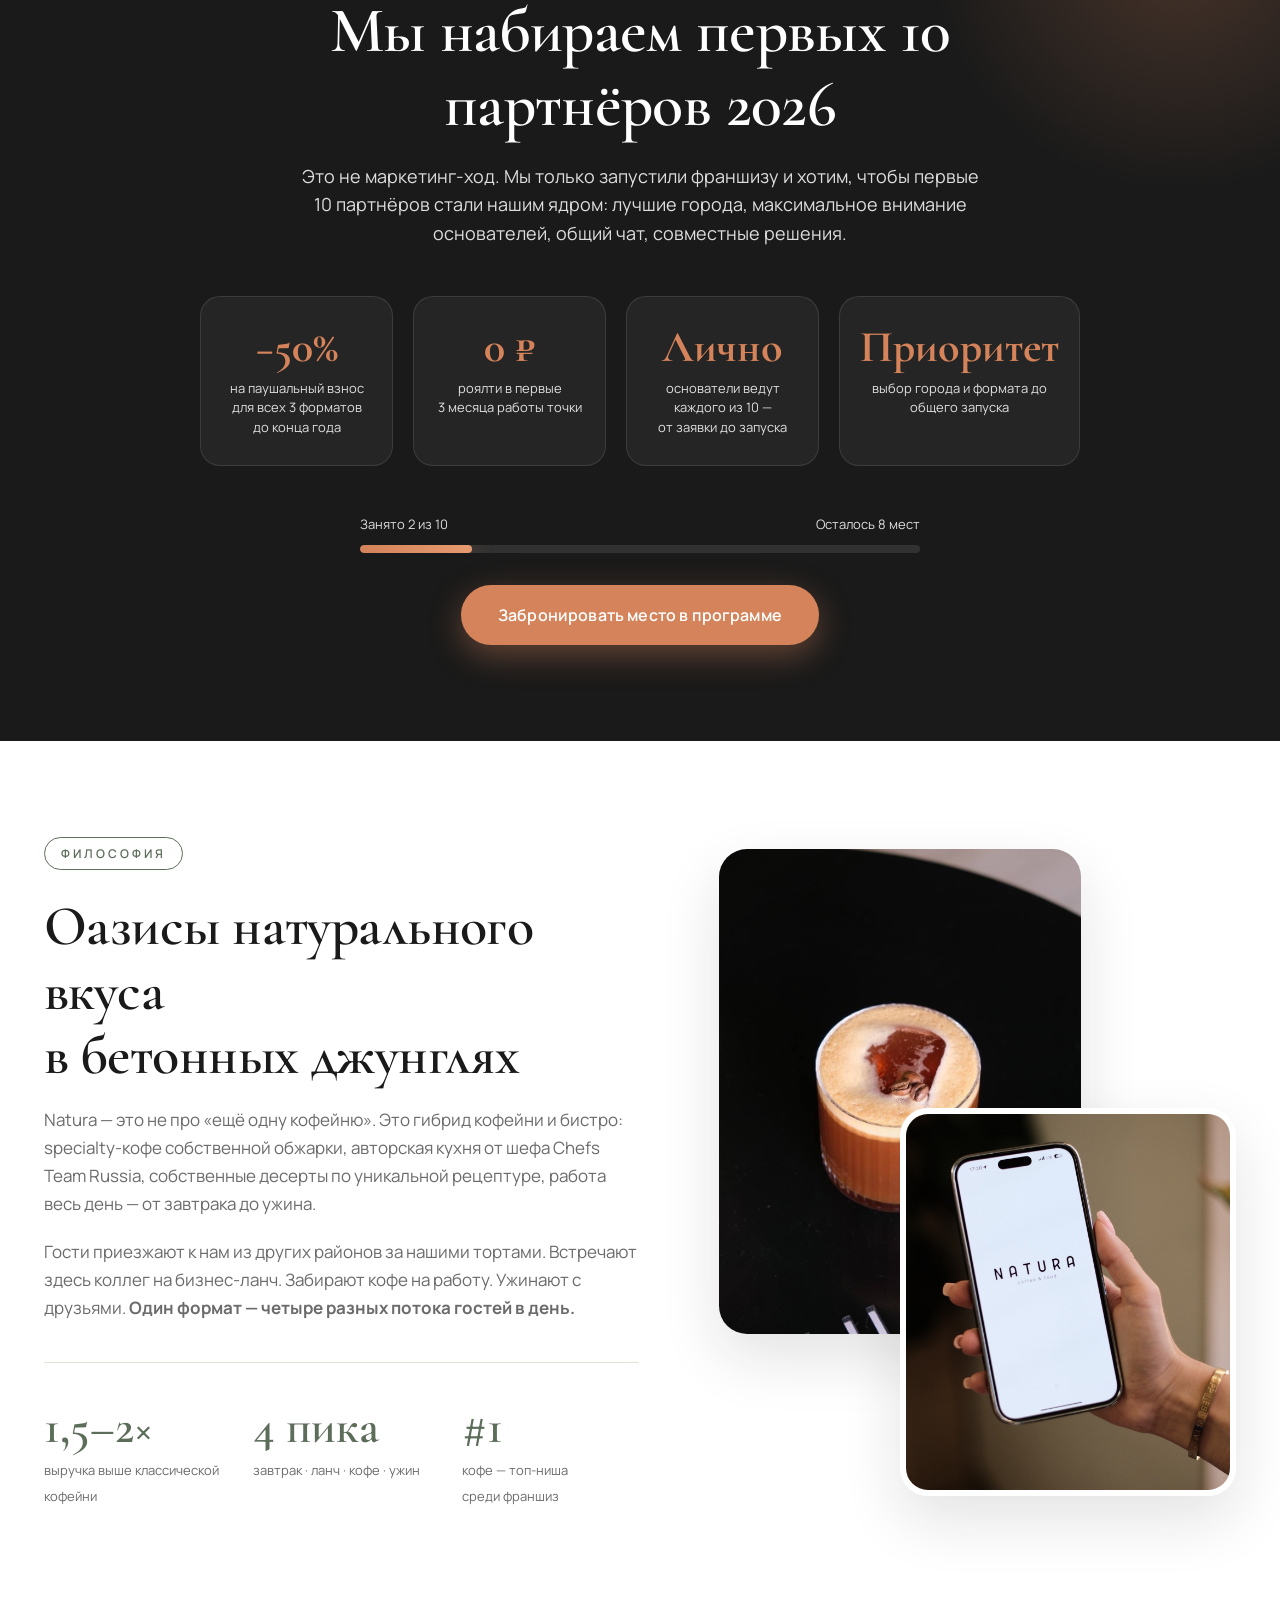
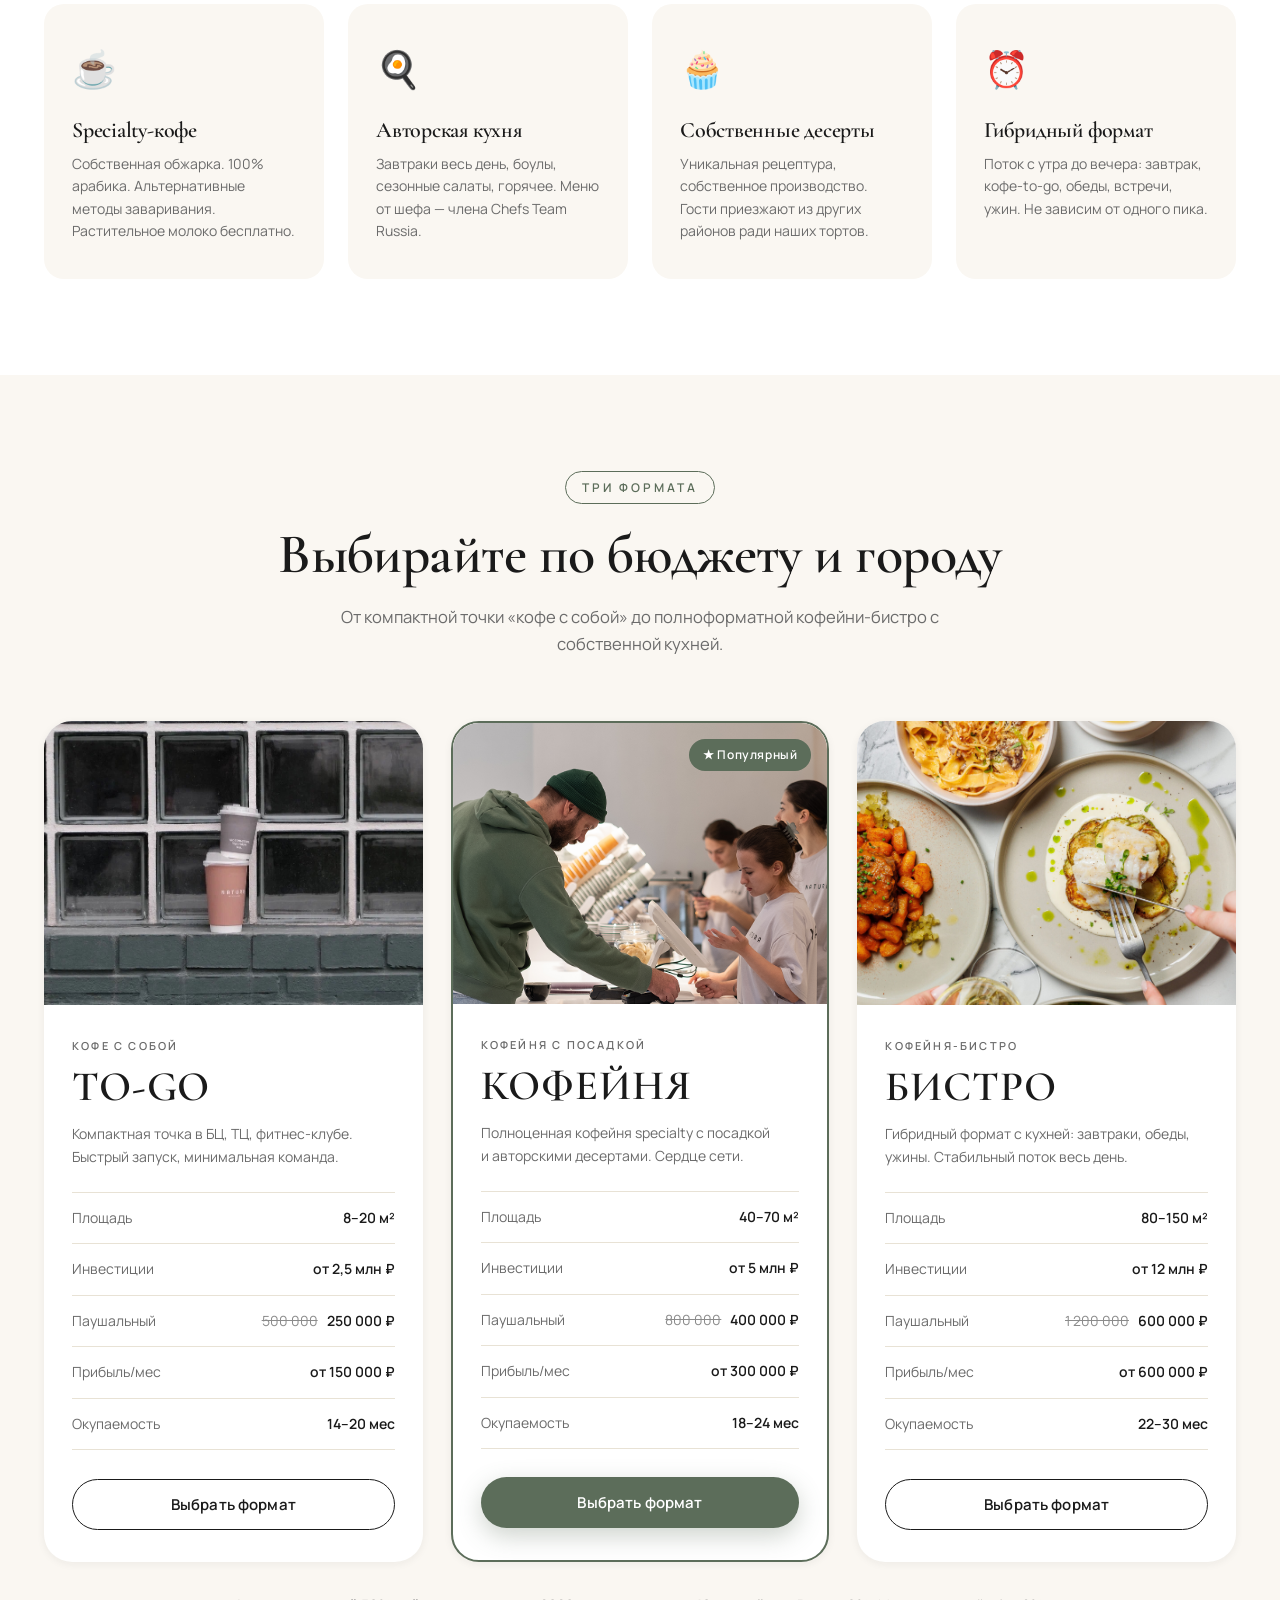
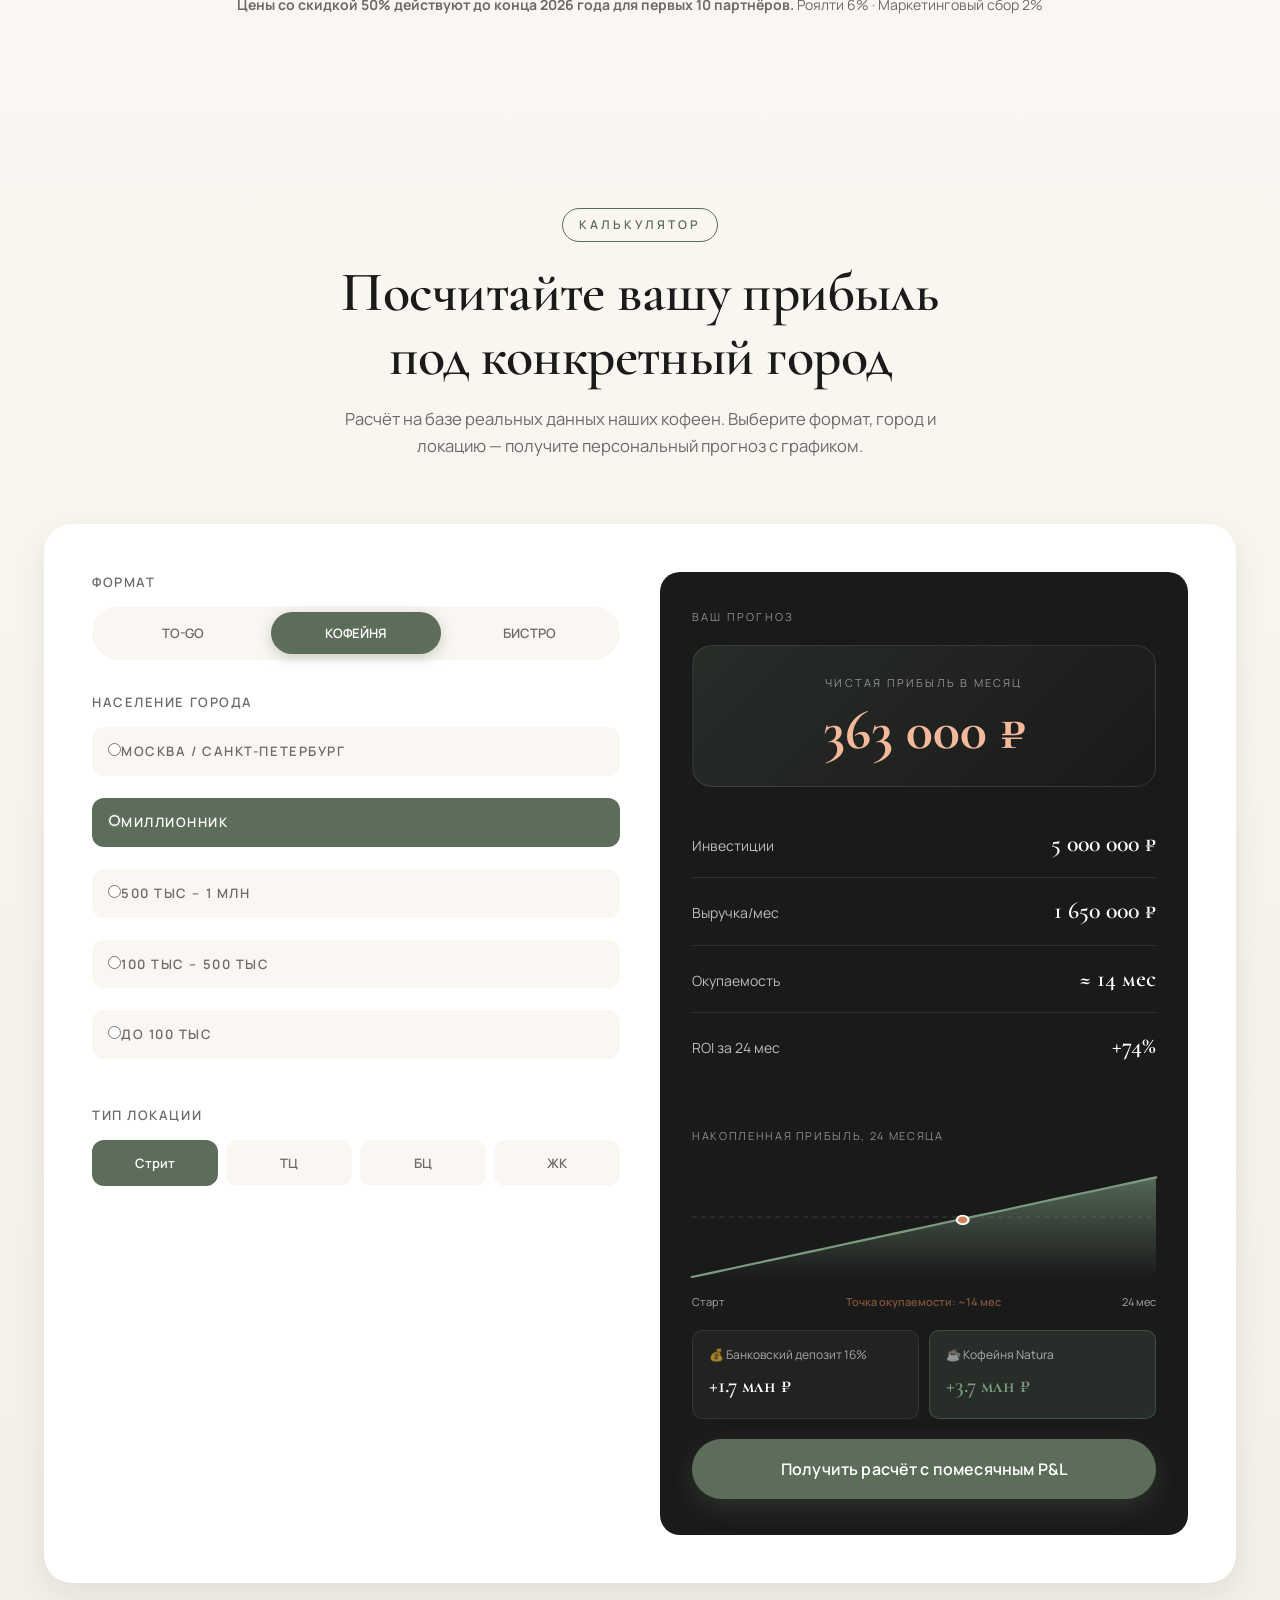
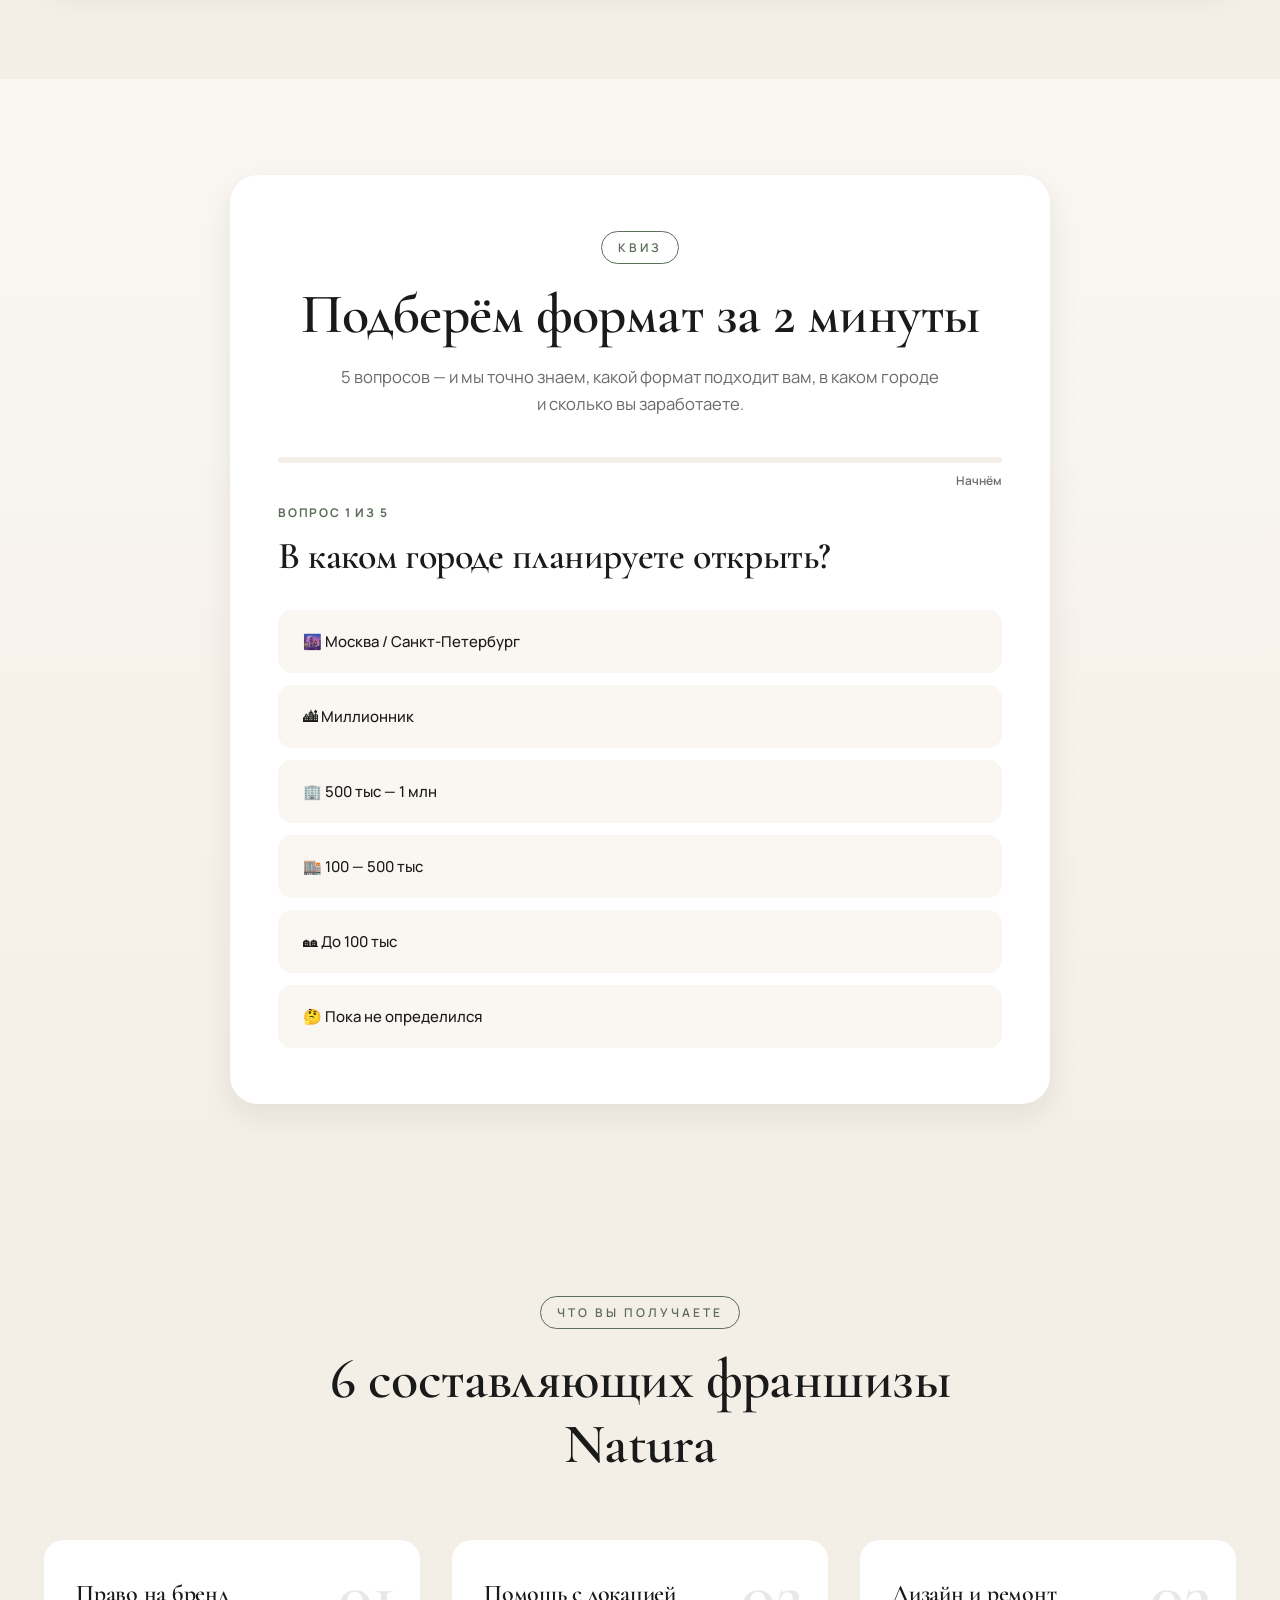
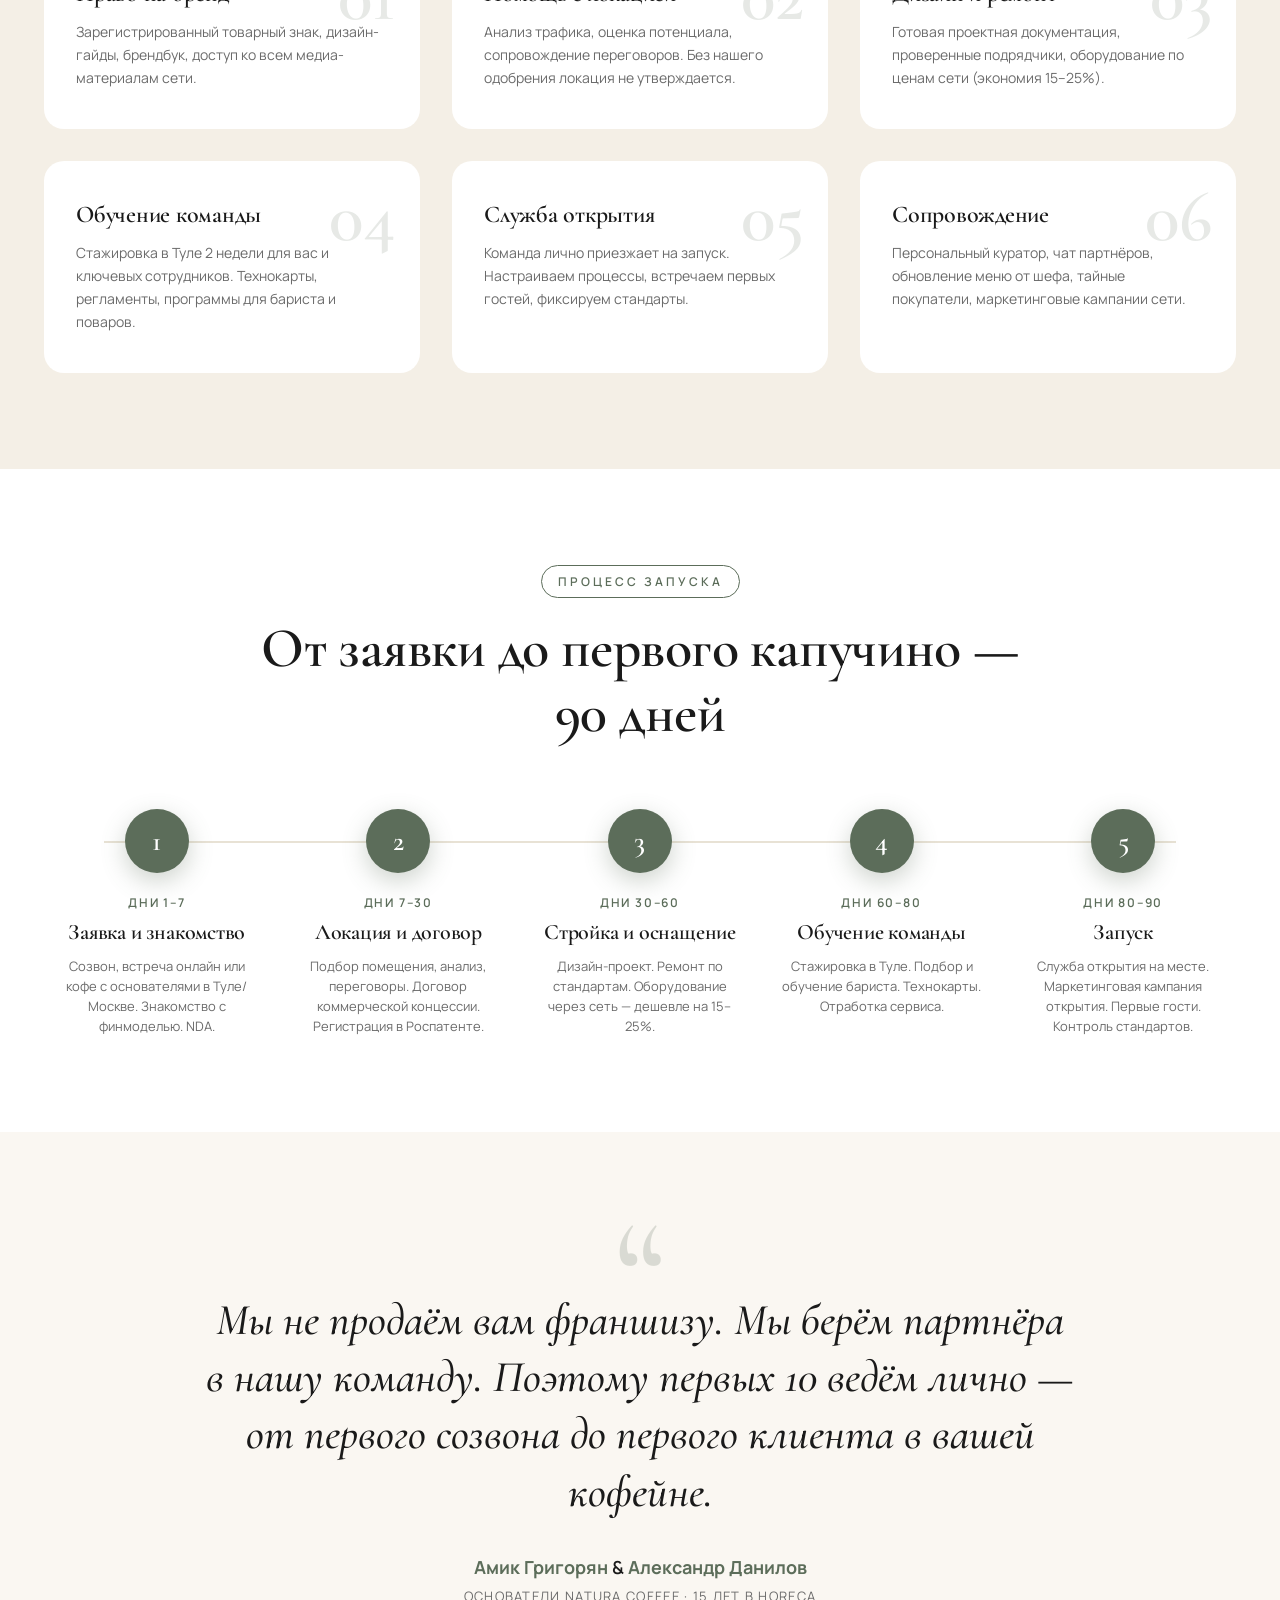
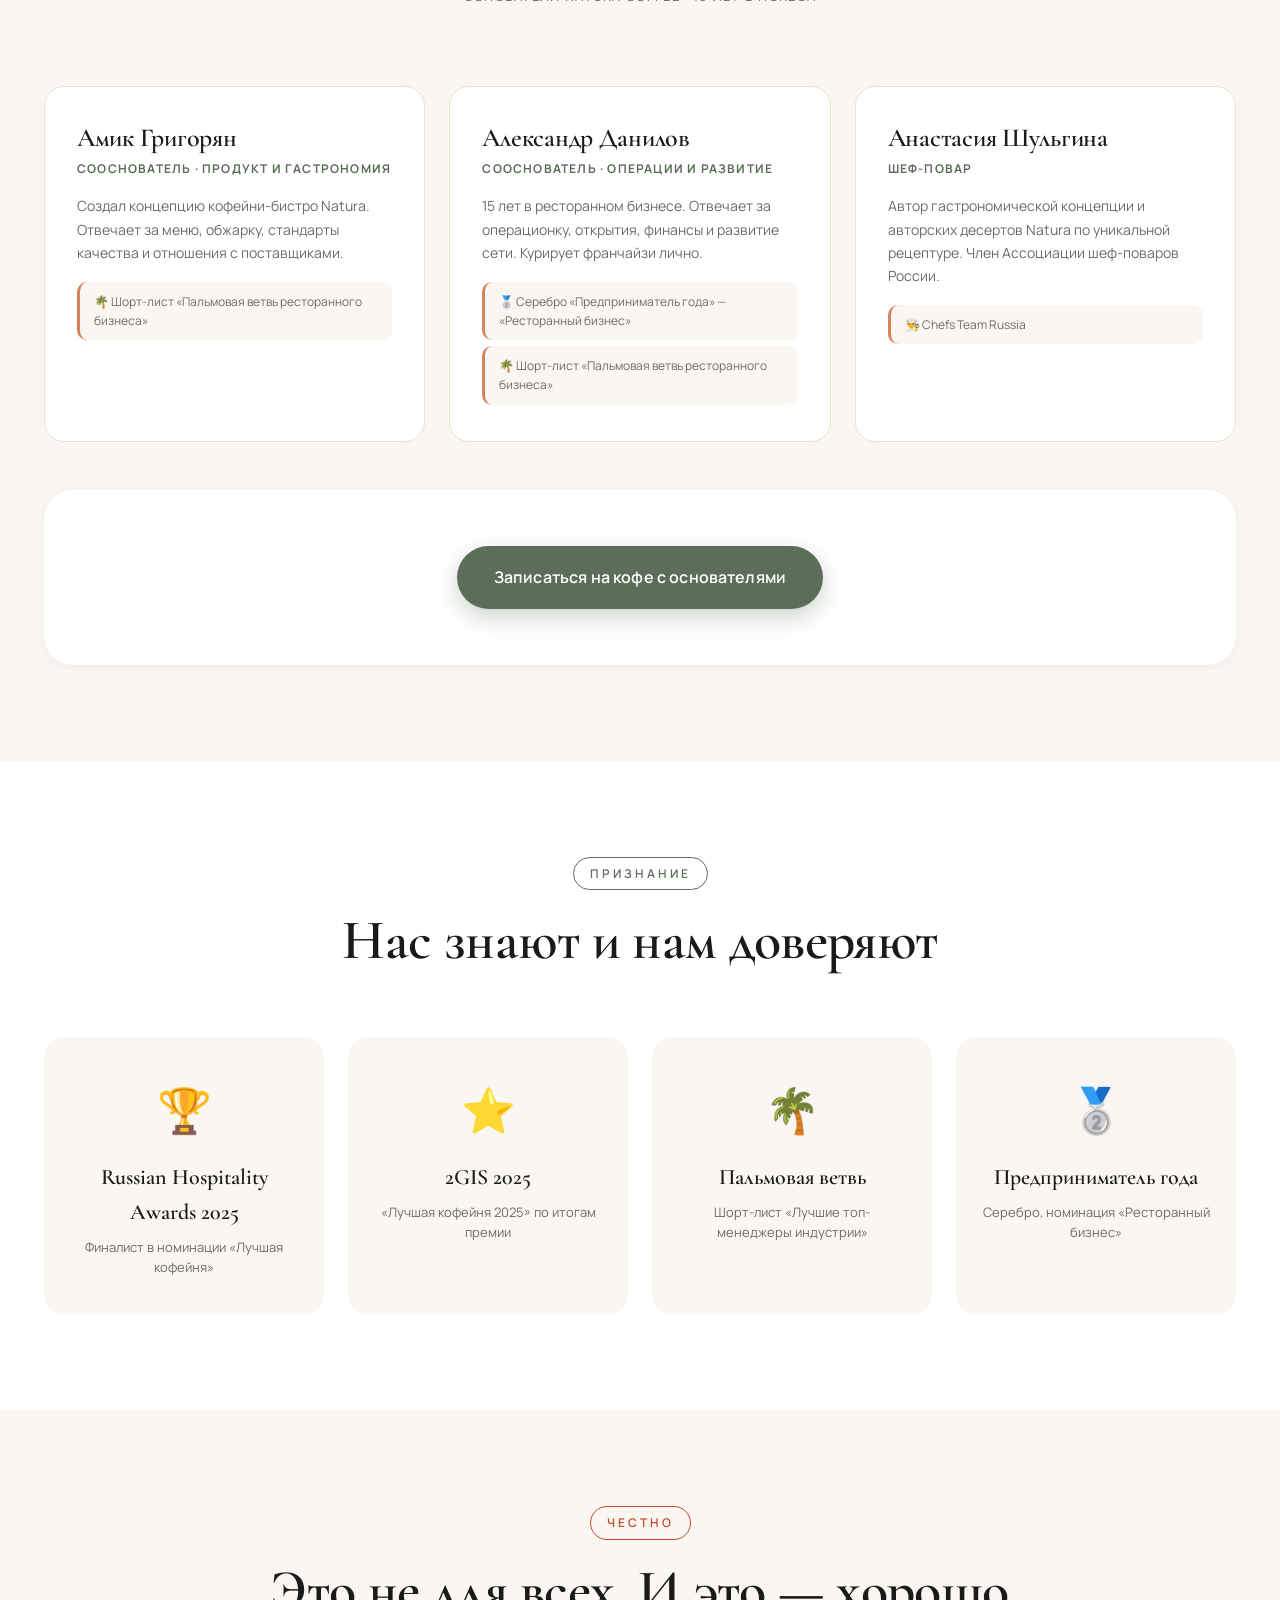
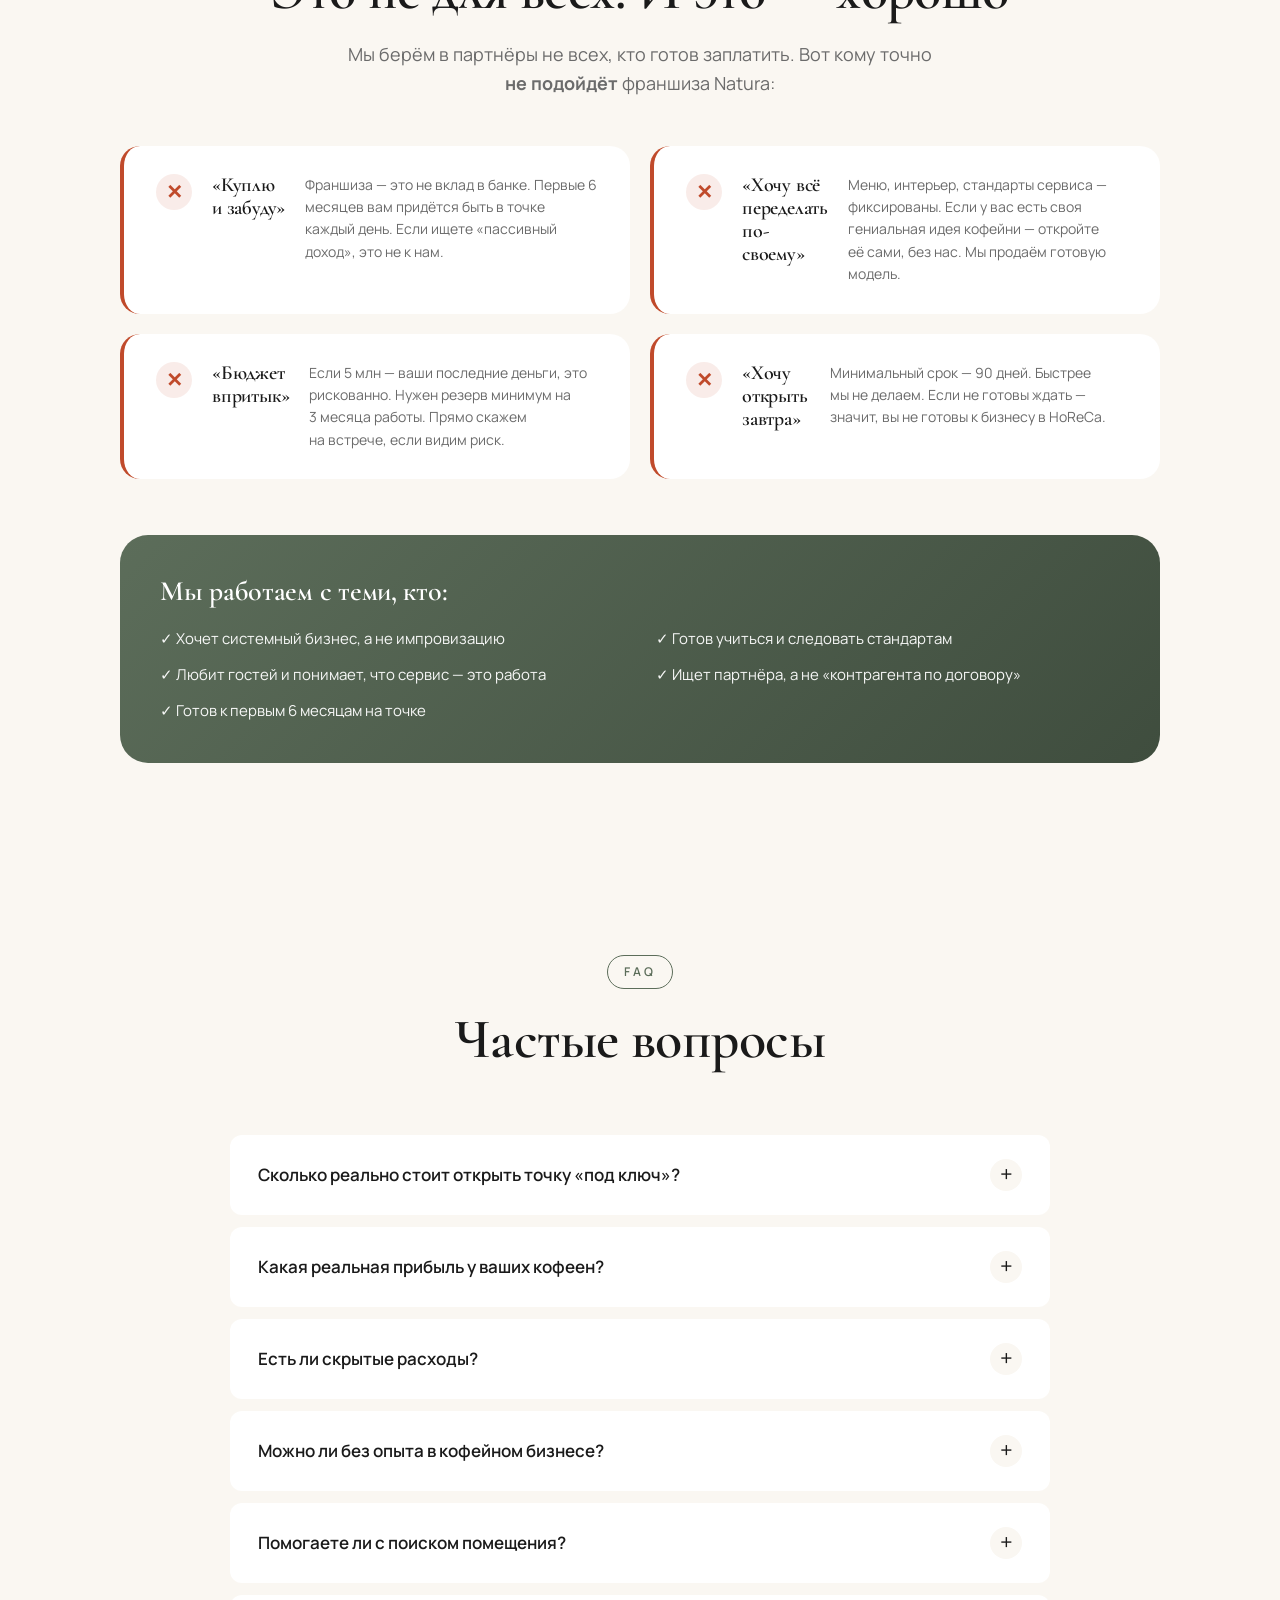
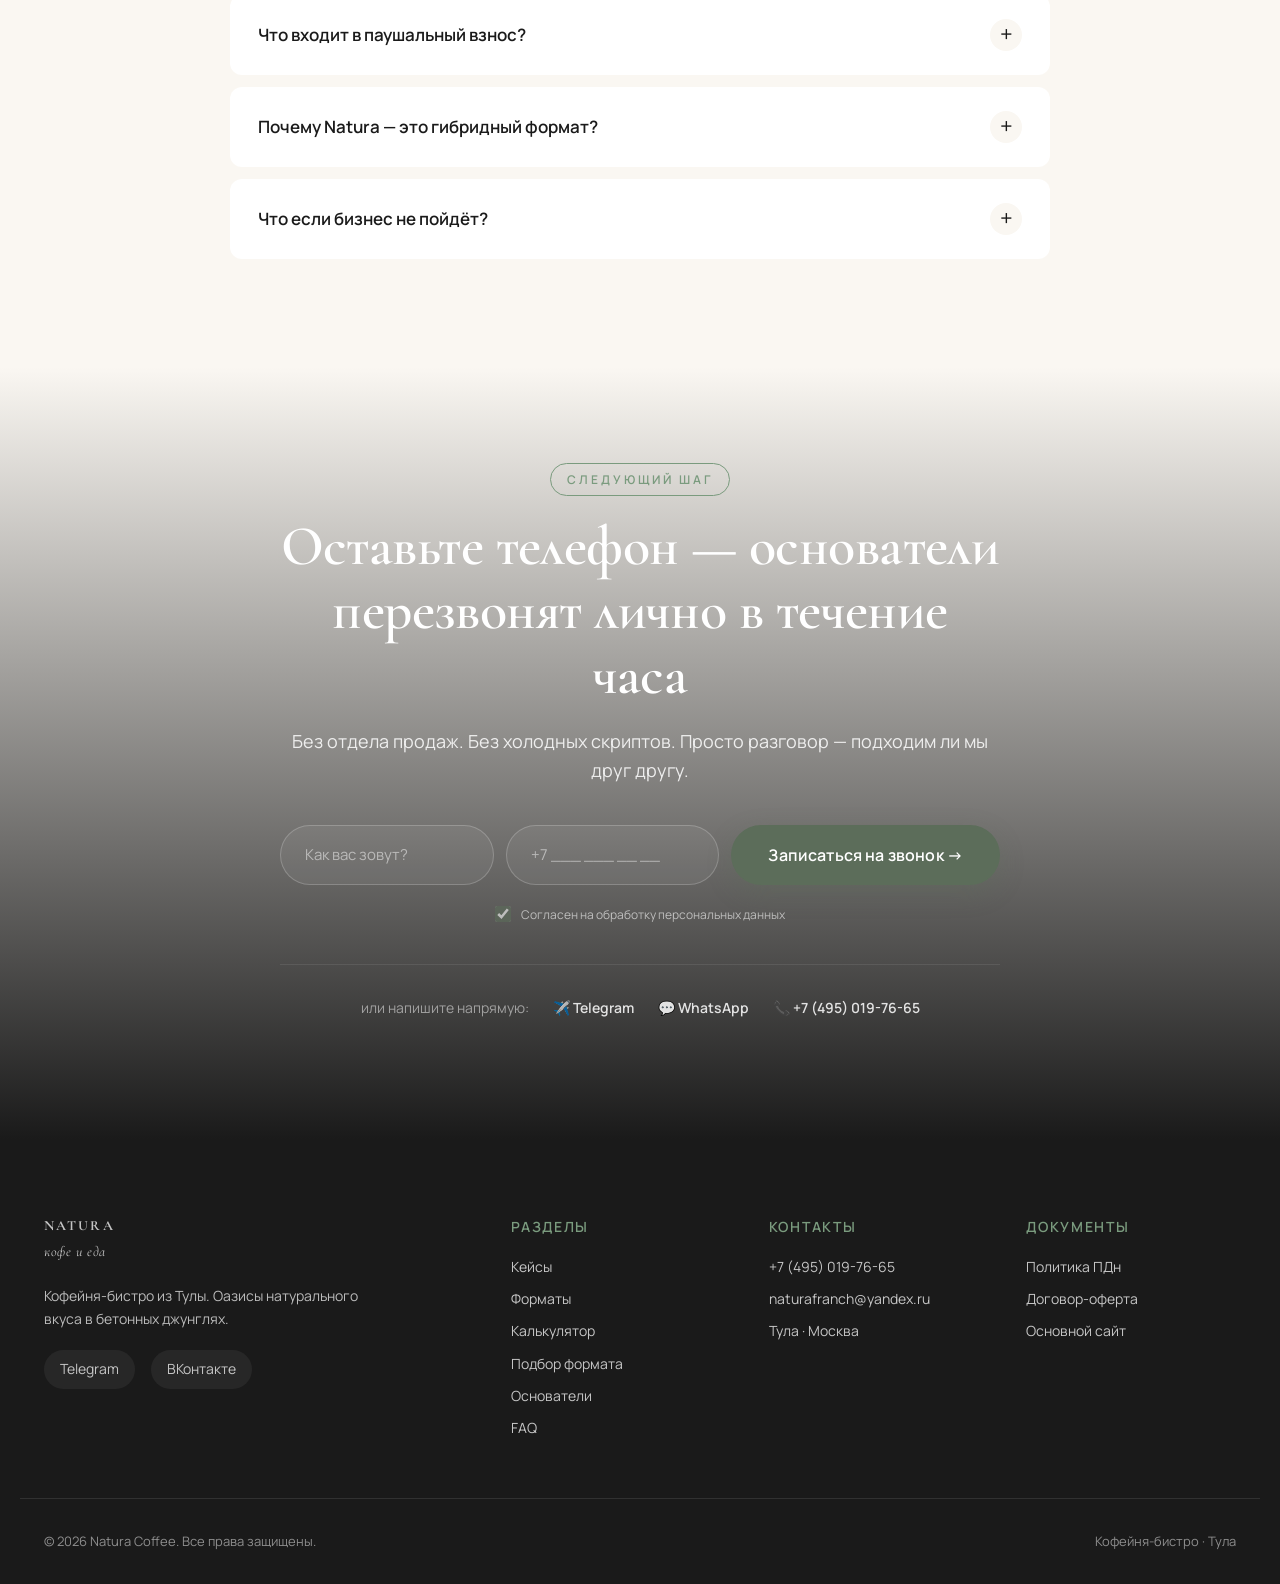
==== commit 063f96ee: "feat(observability): Sprint 15 testing & observability for static-site Sentry browser SDK подключён " ====
--- a/index.html
+++ b/index.html
@@ -16,6 +16,37 @@
 <link rel="stylesheet" href="styles.css">
 <!-- A/B Split: 50/50, cookie-persistent. Remove this line to disable A/B test -->
 <script src="ab.js"></script>
+<!-- ============ SENTRY (Sprint 15 observability) ============ -->
+<!-- Replace __SENTRY_DSN__ after Sentry project creation. See ops/README.md. -->
+<script src="https://browser.sentry-cdn.com/8.45.0/bundle.tracing.replay.min.js" crossorigin="anonymous"></script>
+<script>
+  (function () {
+    var DSN = "__SENTRY_DSN__";
+    if (window.Sentry && DSN.indexOf("https://") === 0) {
+      Sentry.init({
+        dsn: DSN,
+        release: "natura-franchise@0.1.0-sprint15",
+        environment: "production",
+        tracesSampleRate: 0.1,
+        replaysSessionSampleRate: 0.05,
+        replaysOnErrorSampleRate: 1.0,
+        integrations: [Sentry.replayIntegration({ maskAllText: false, blockAllMedia: true })]
+      });
+    }
+    window.addEventListener('error', function (e) {
+      if (e.target instanceof HTMLImageElement && window.Sentry) {
+        Sentry.captureMessage('img-load-error', { level: 'warning', extra: { url: e.target.src, page: location.pathname } });
+      }
+    }, true);
+    try {
+      var qp = new URLSearchParams(window.location.search);
+      if (qp.get('_probe') === 'true') {
+        if (window.console) console.log('[probe] heartbeat ' + location.pathname);
+        if (window.Sentry) Sentry.captureMessage('synthetic-probe', { level: 'info', tags: { synthetic: 'true', page: location.pathname } });
+      }
+    } catch (e) { /* no-op */ }
+  })();
+</script>
 </head>
 <body>
 
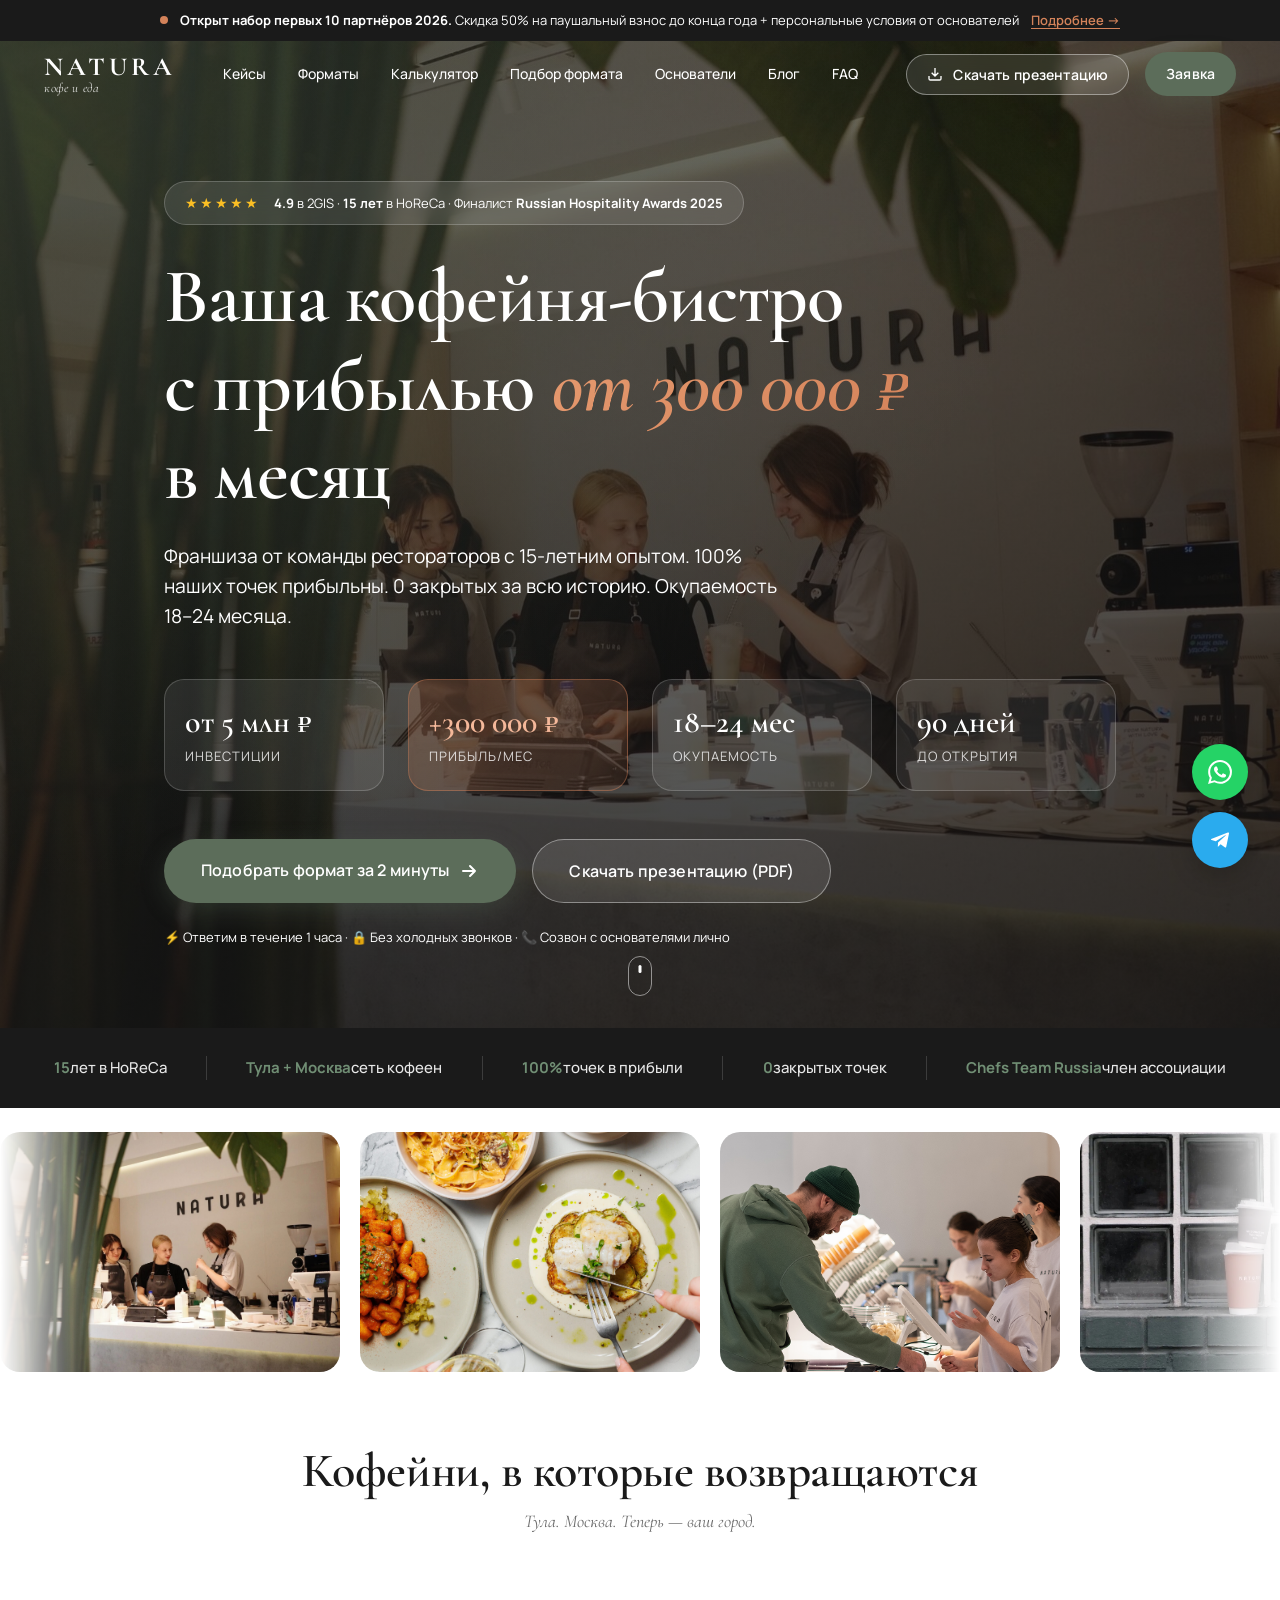
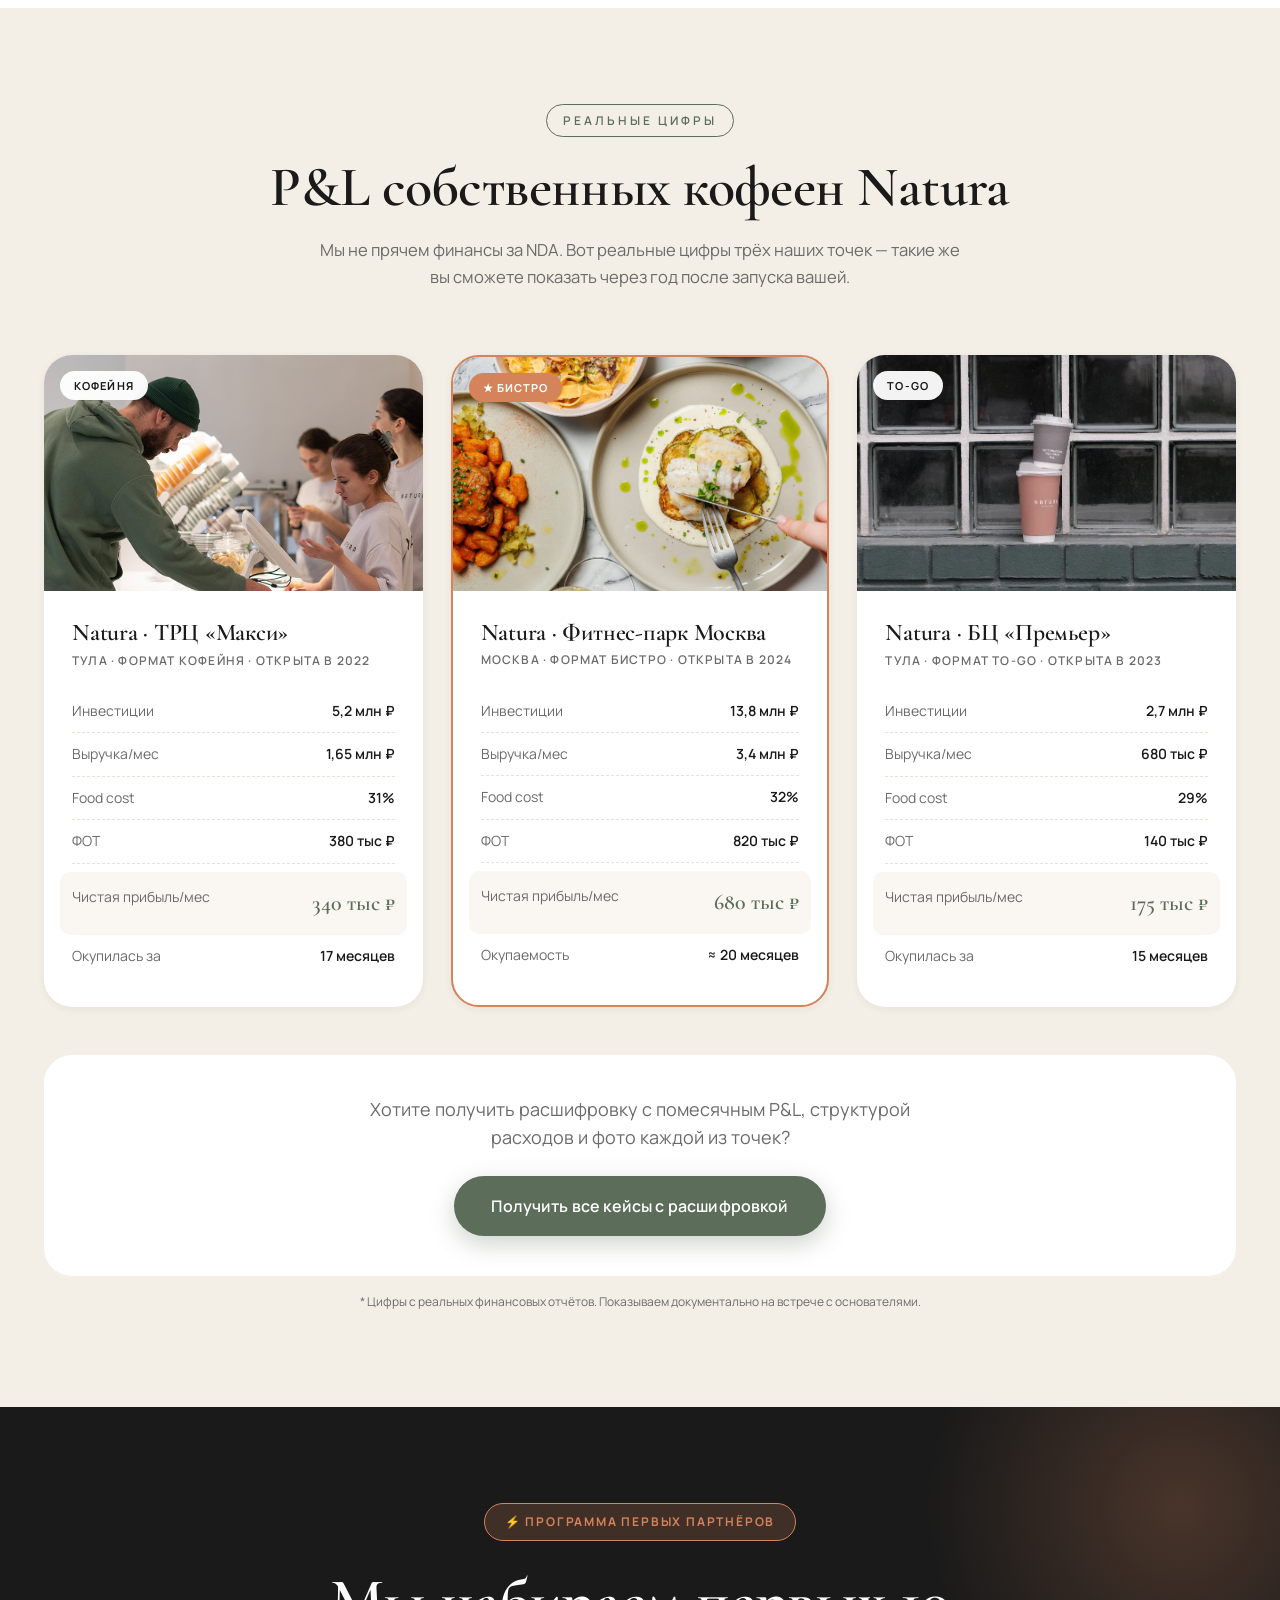
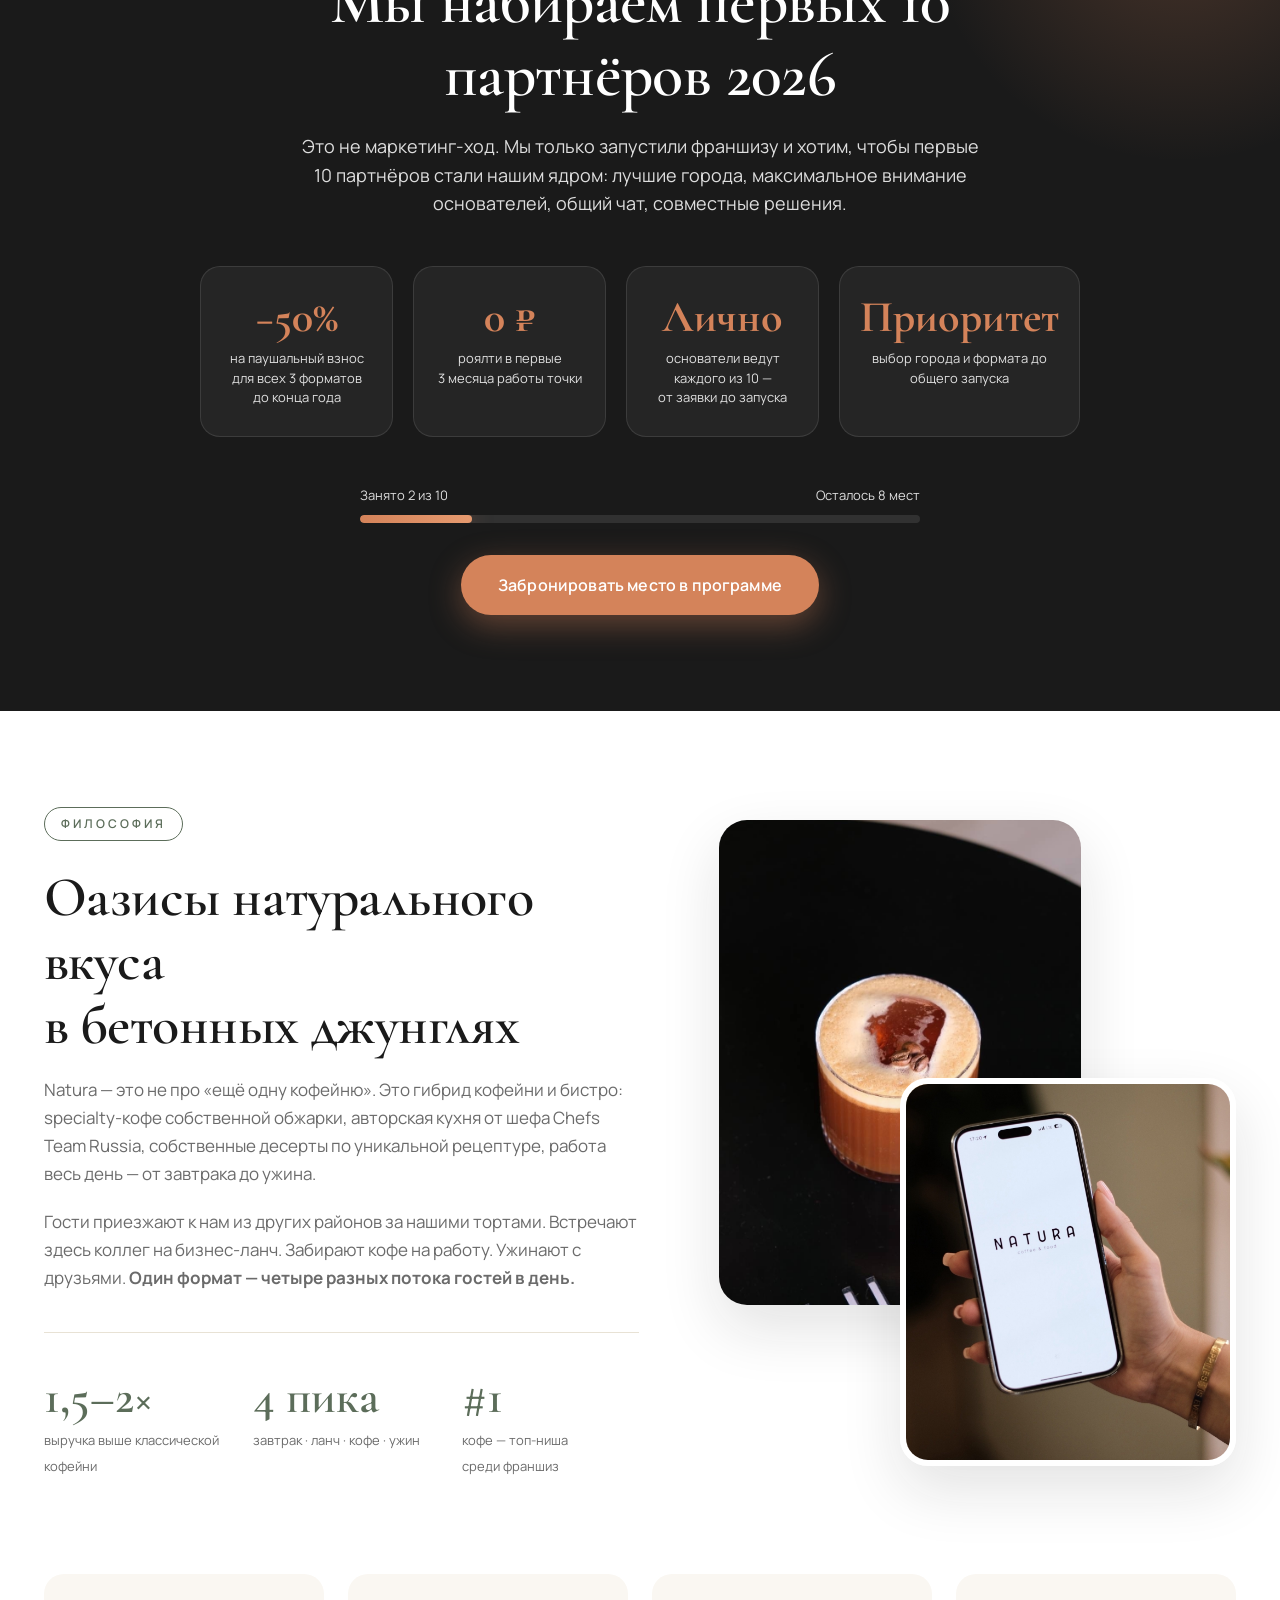
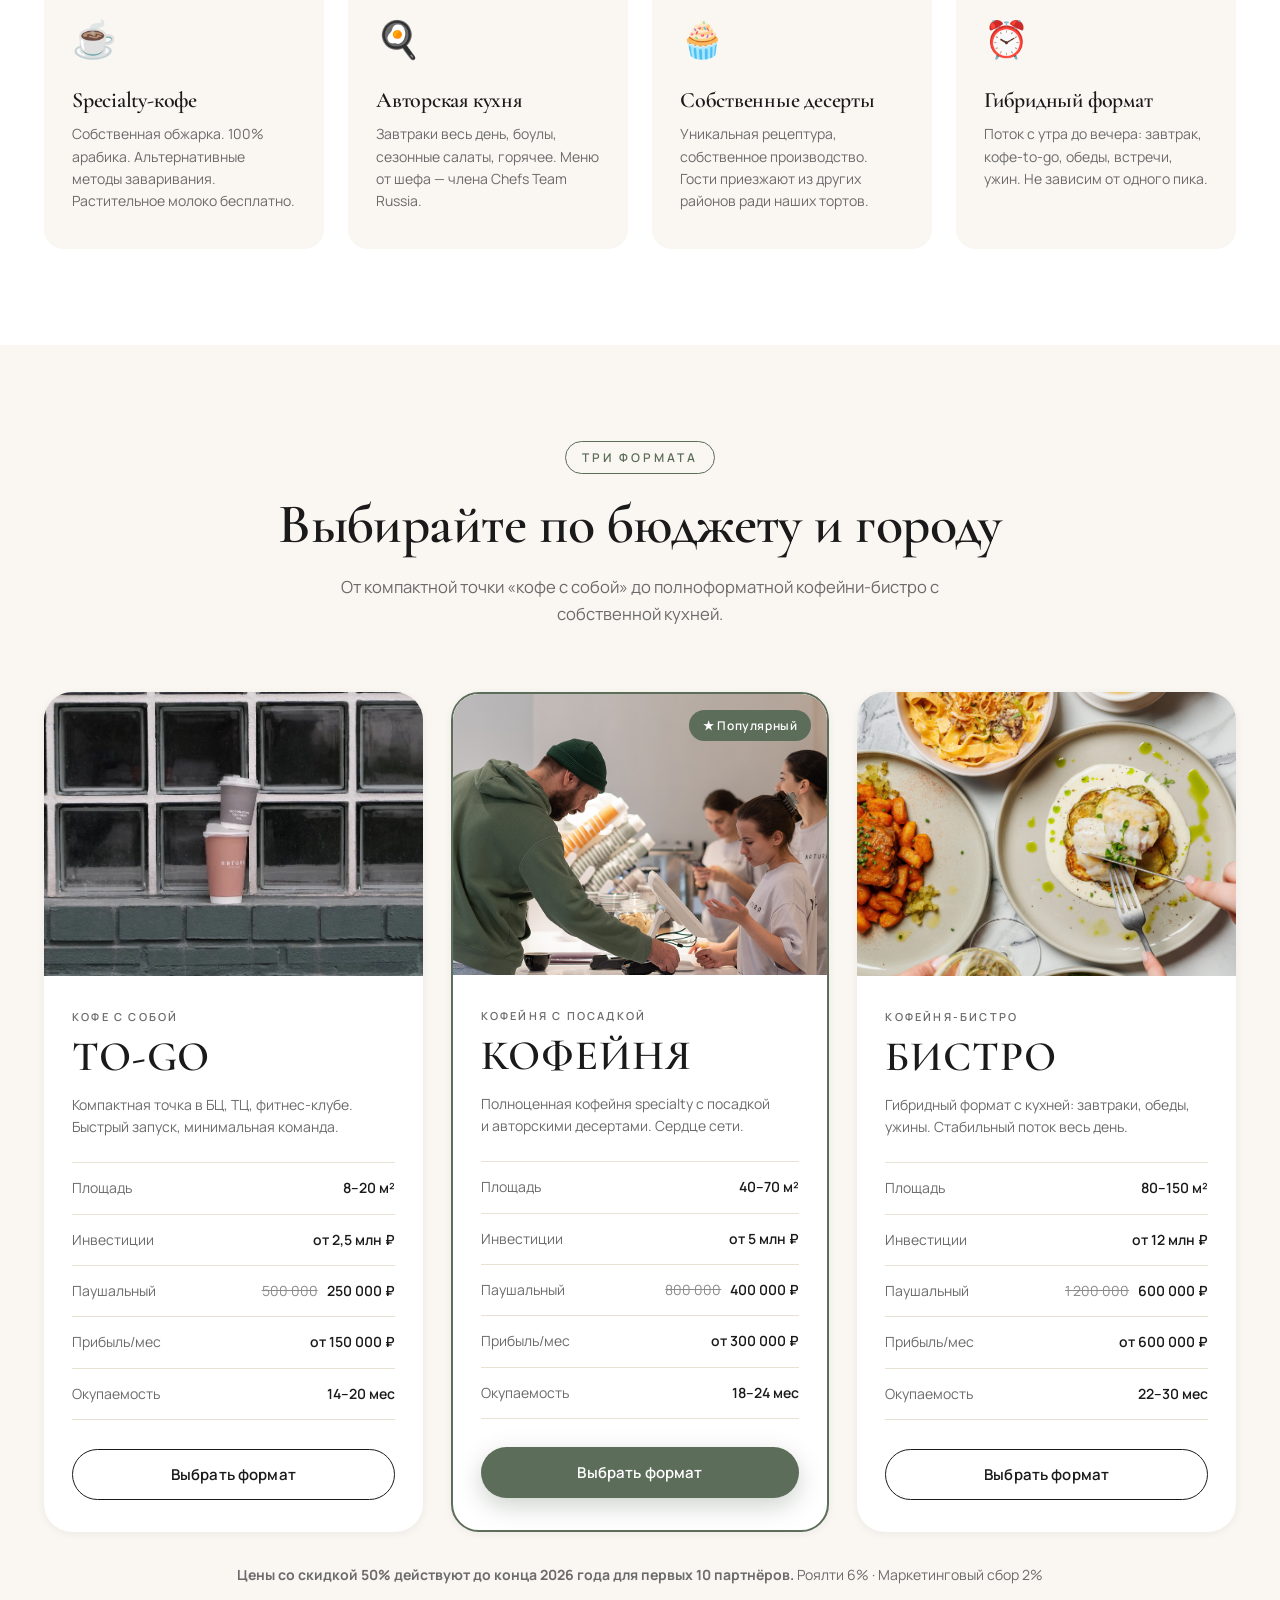
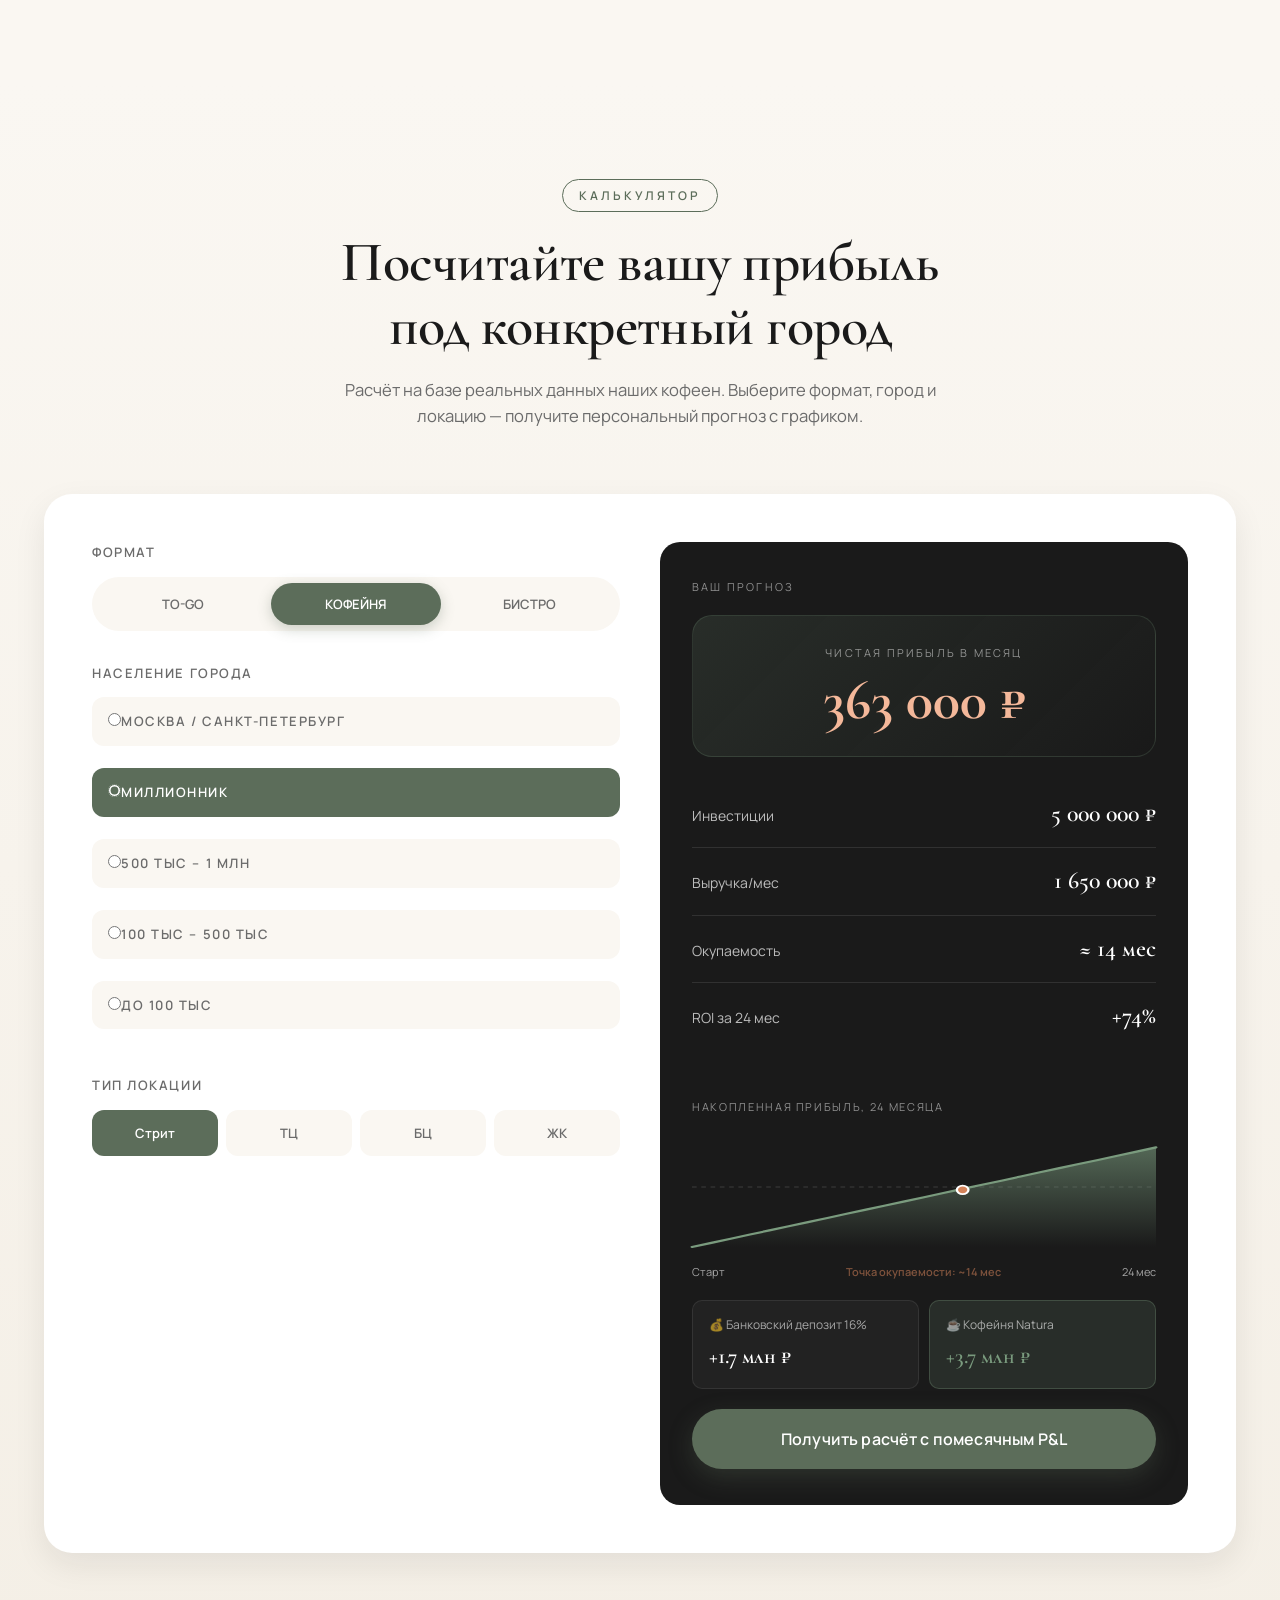
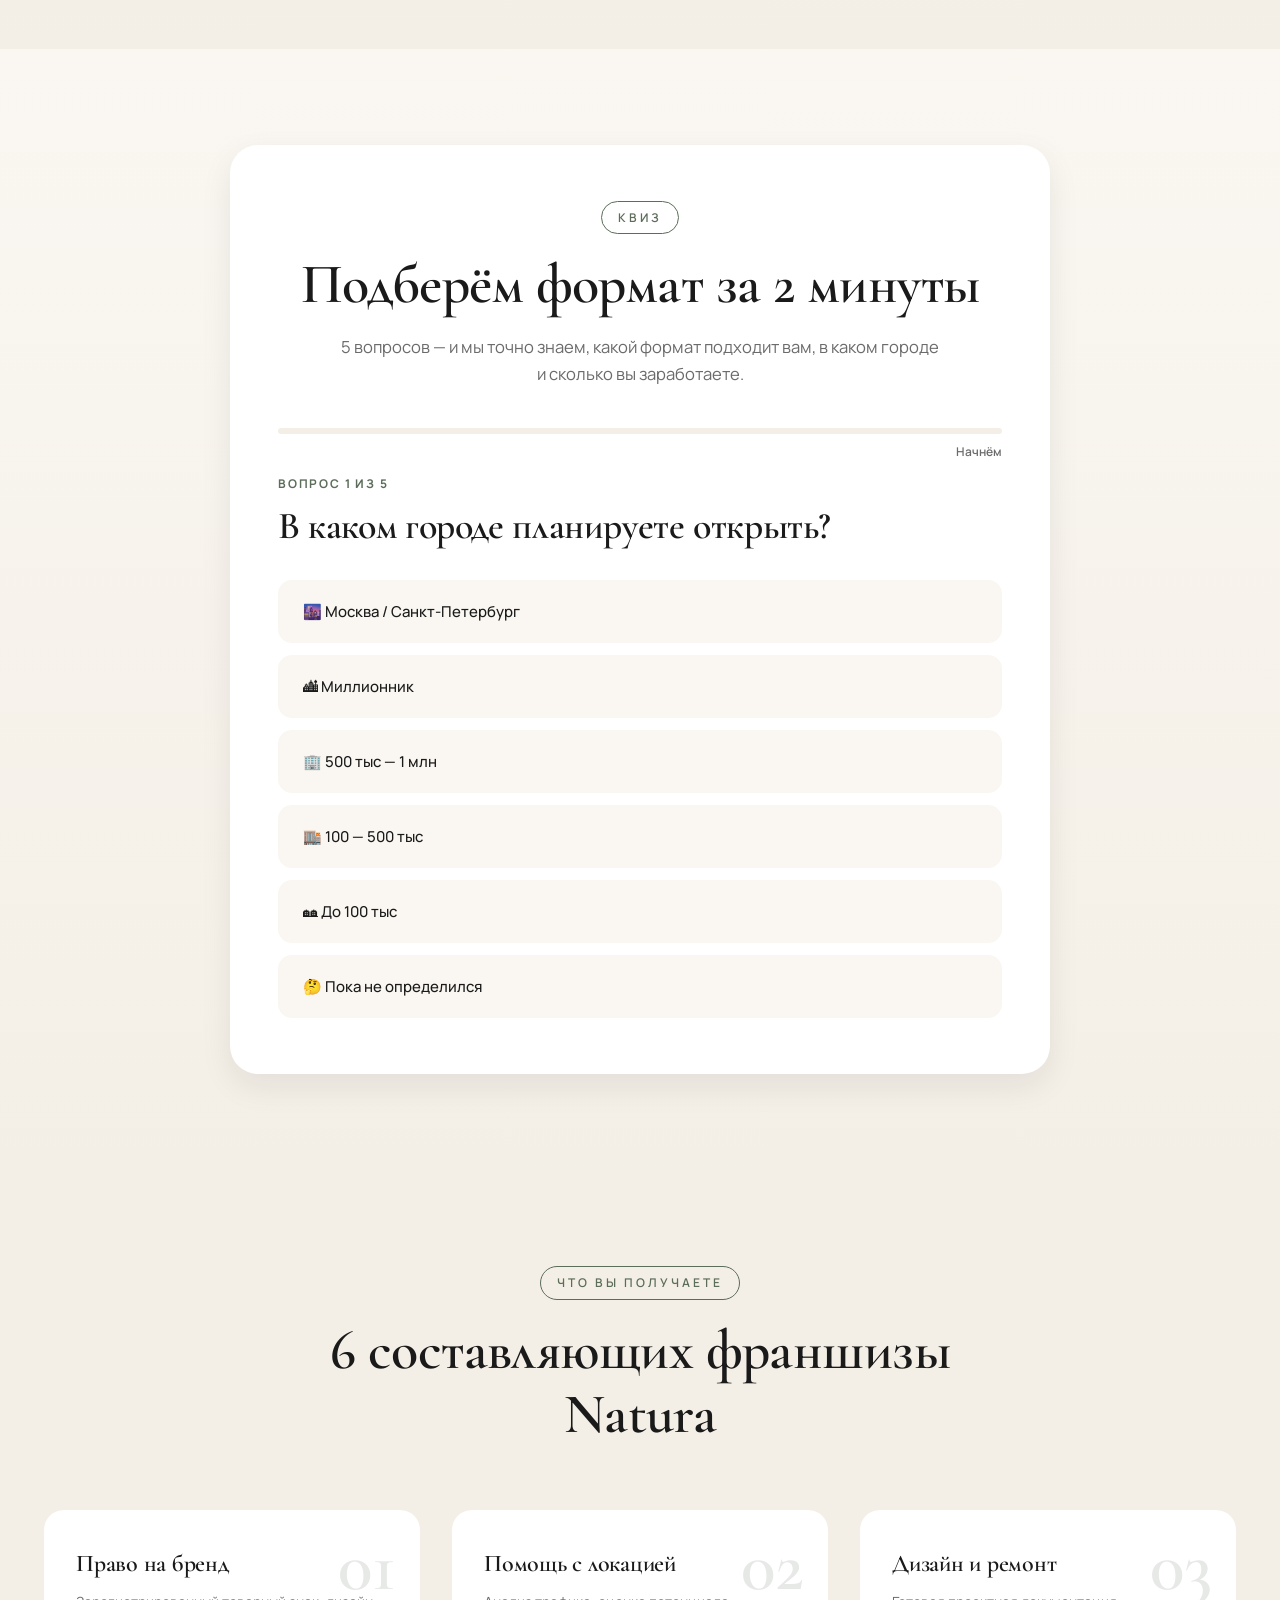
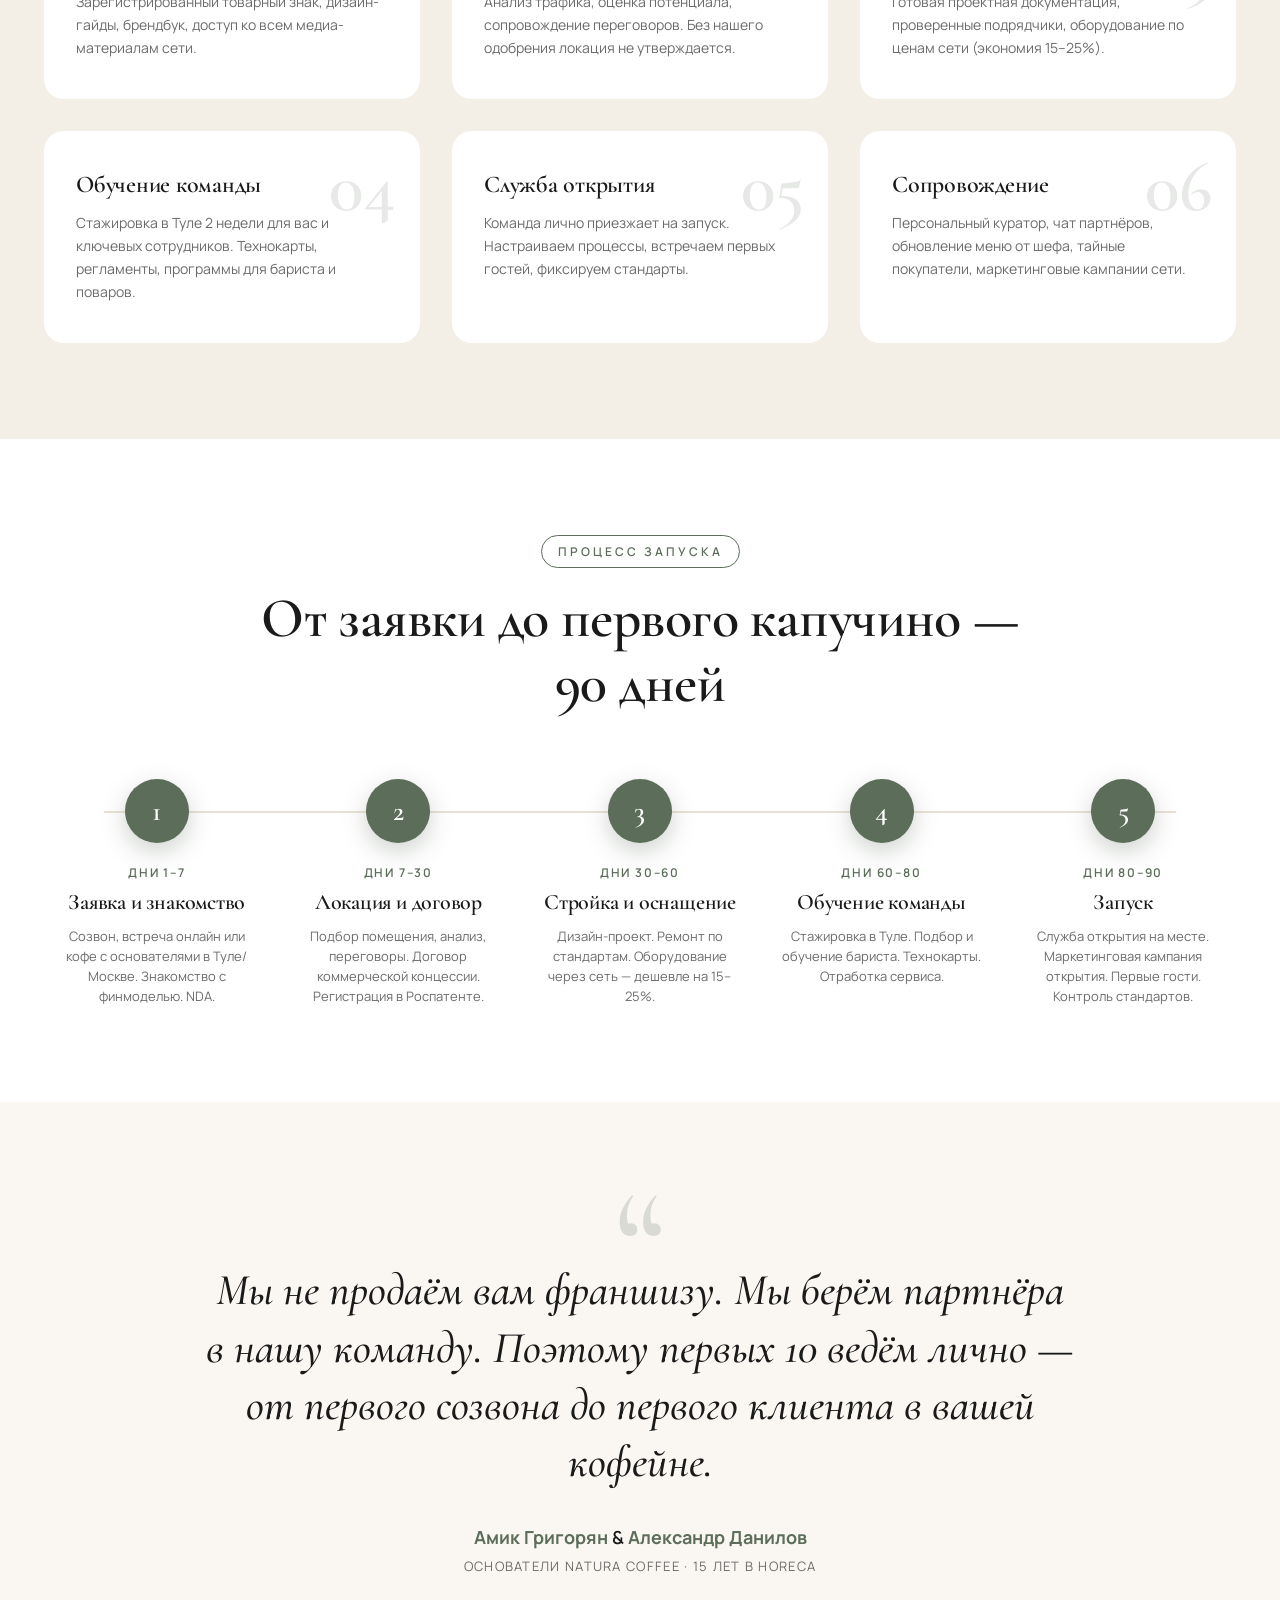
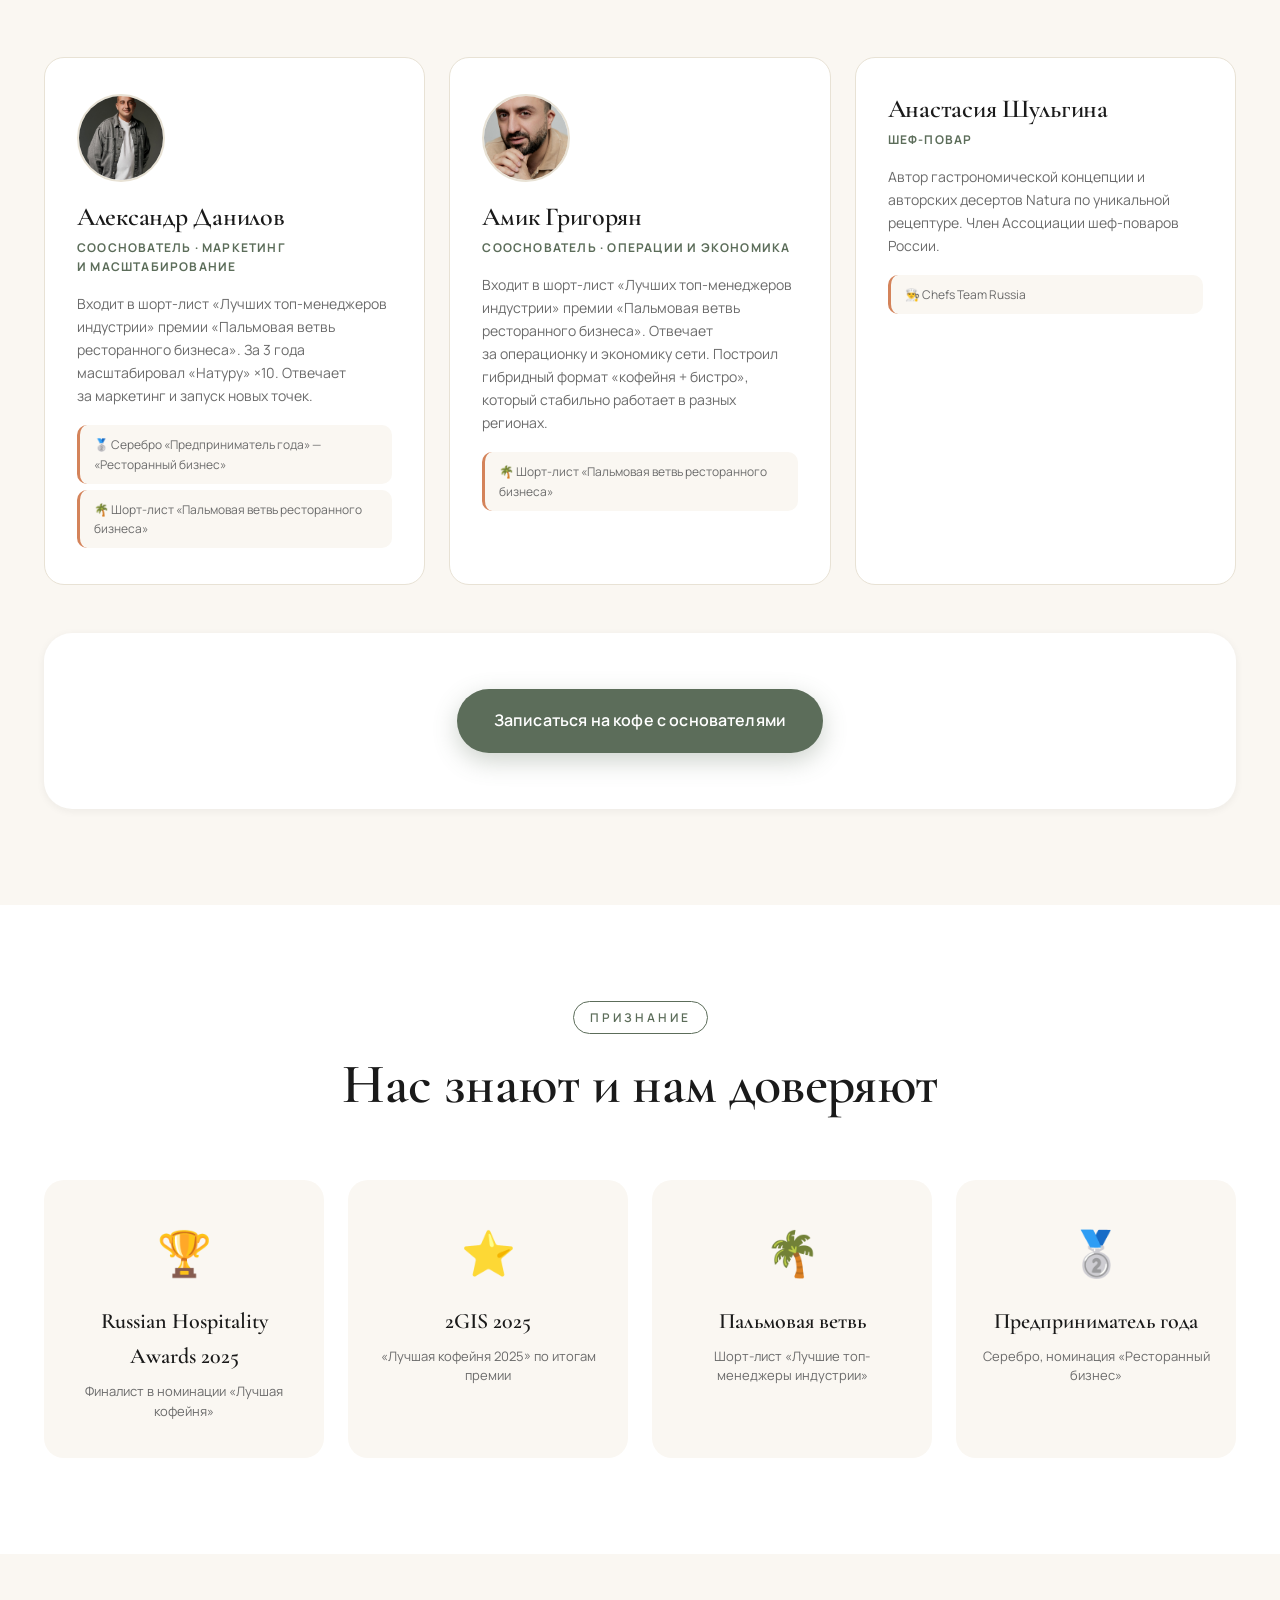
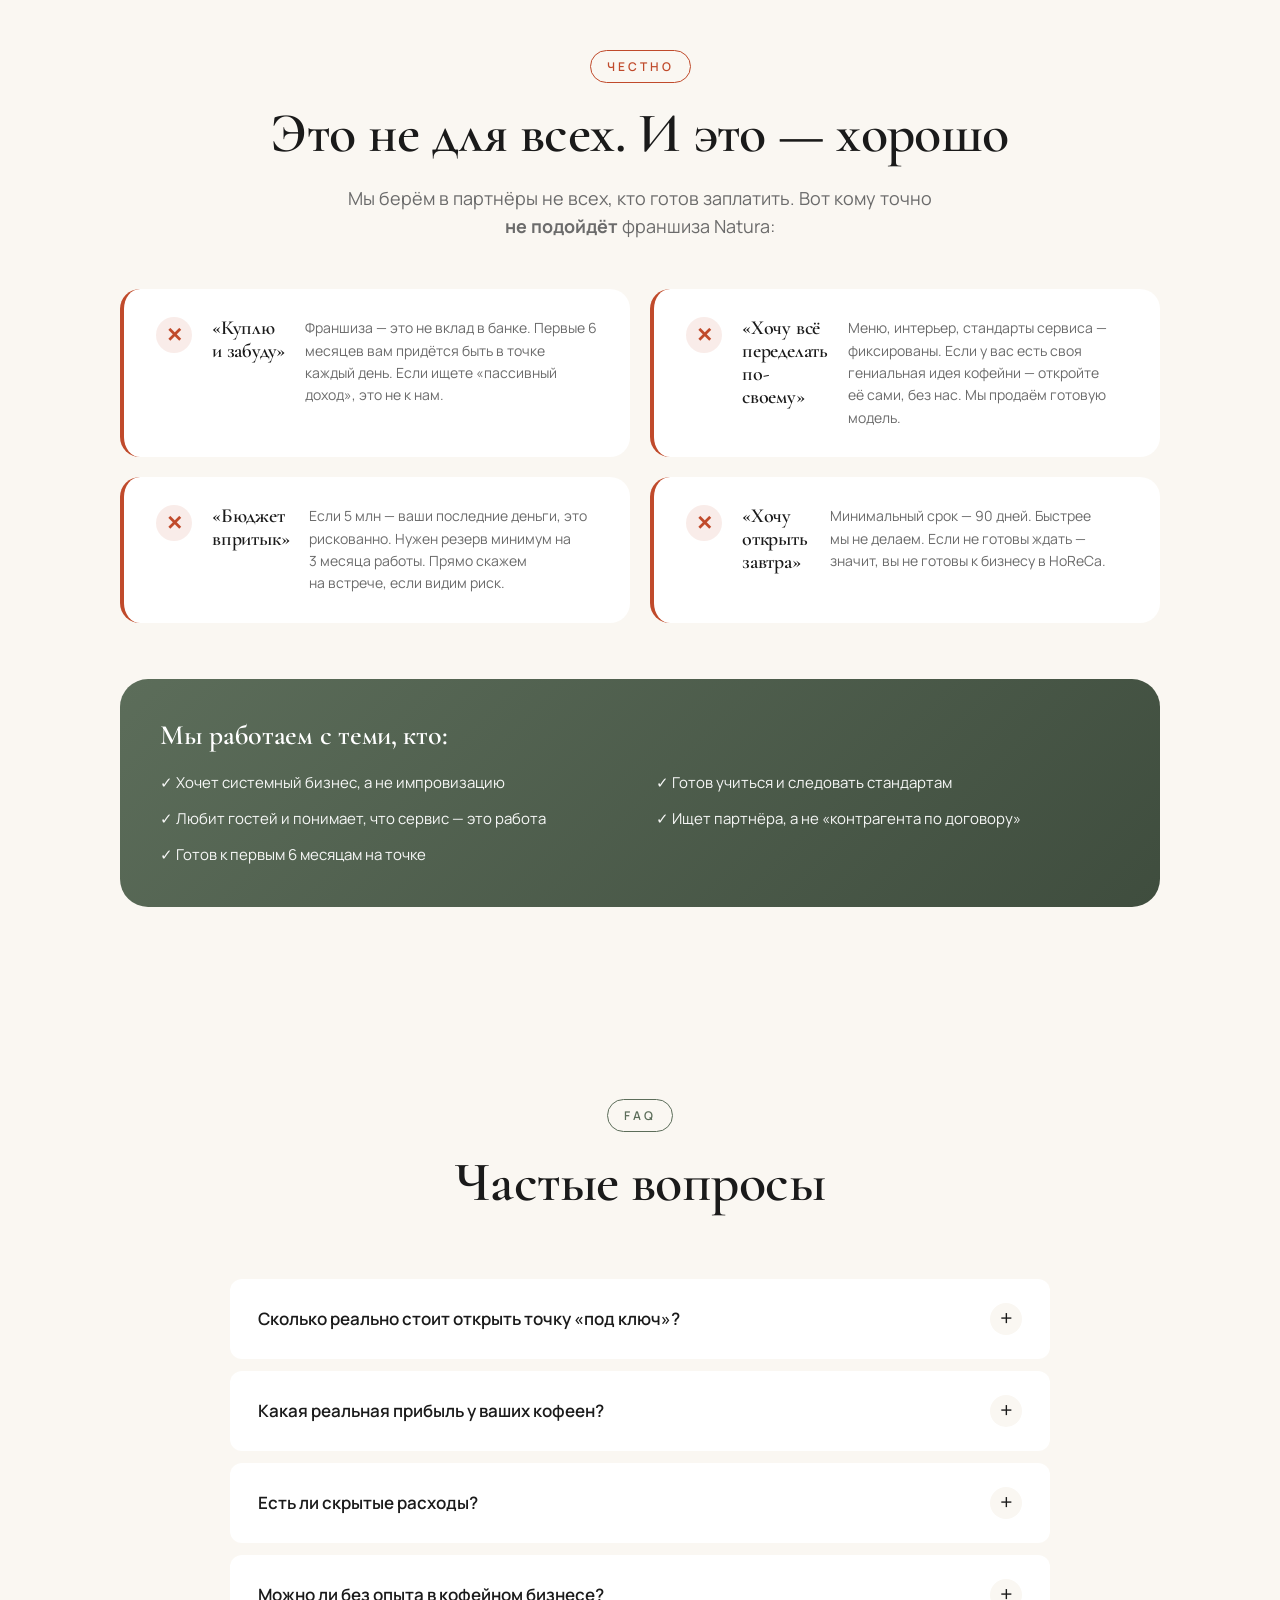
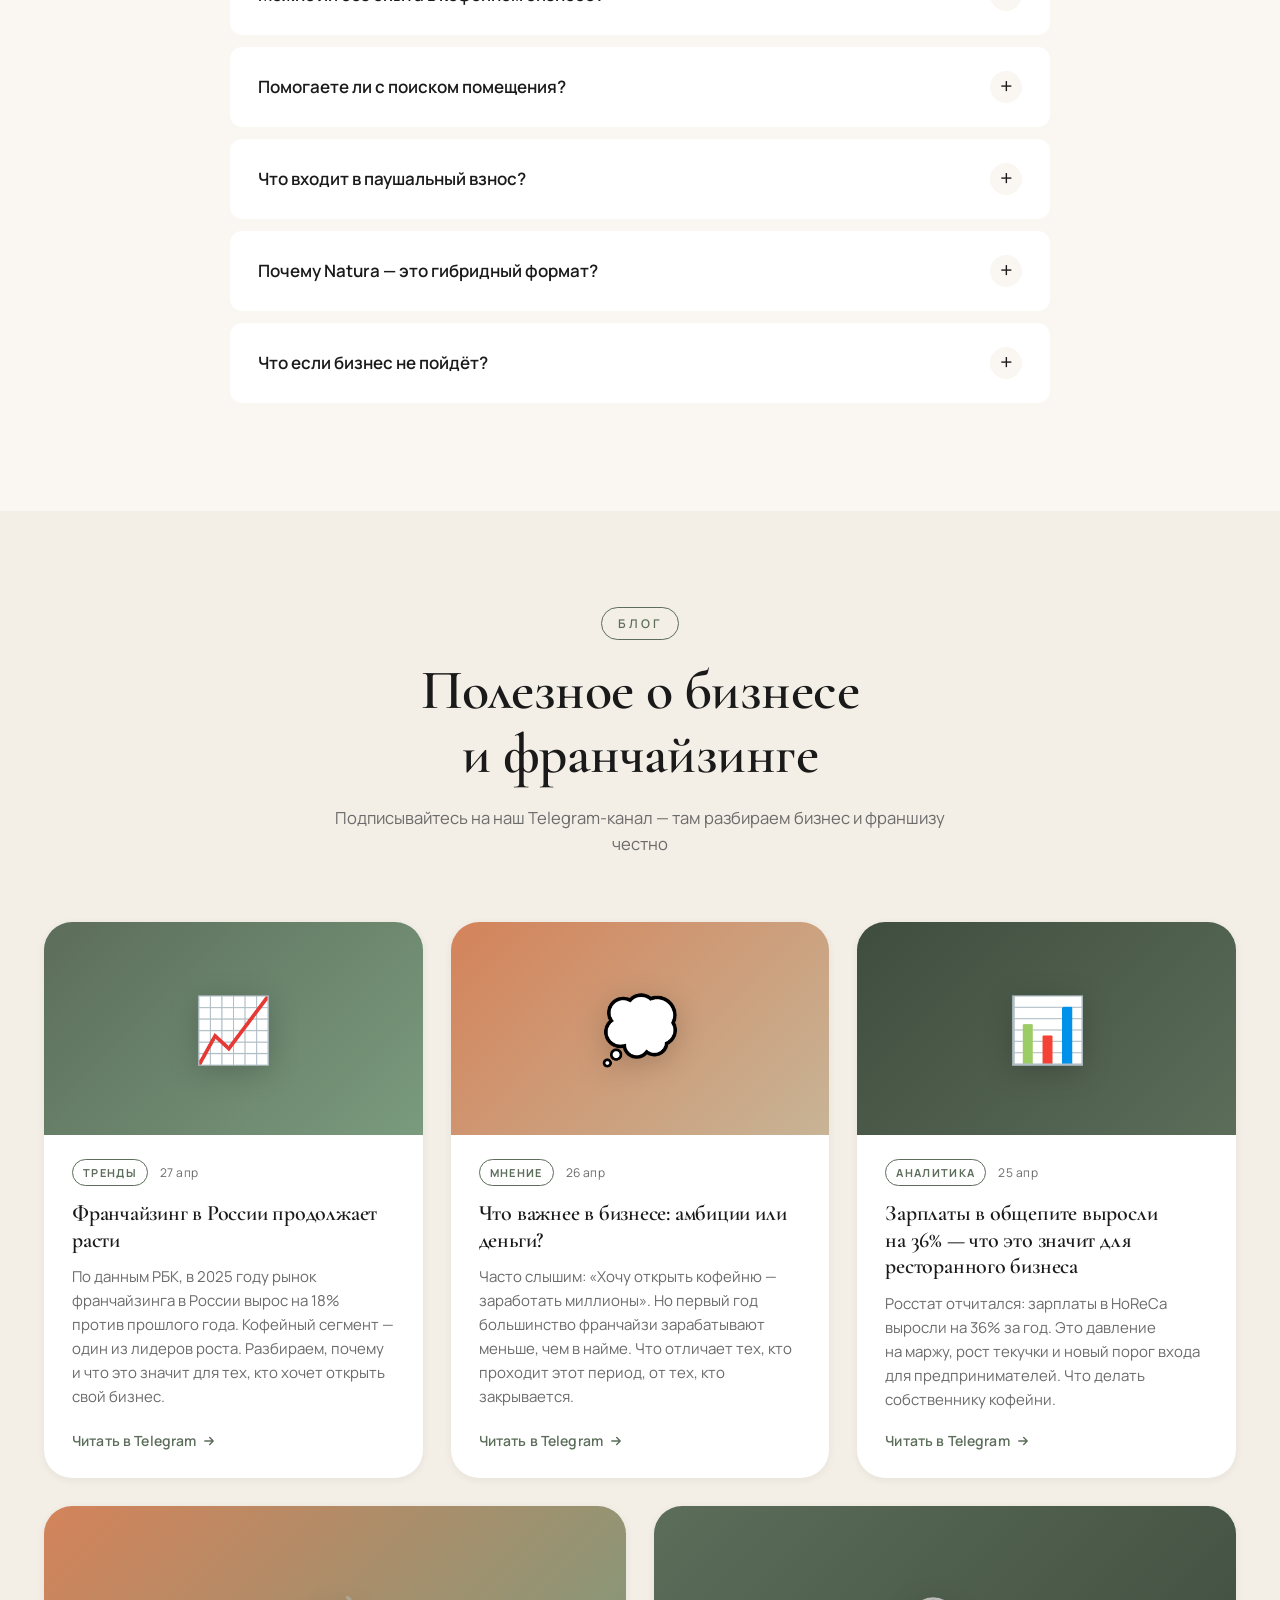
==== commit 6955d978: "feat(natura): TG subscribe popup (A/B) + event date 14 May - event.html: 26 апреля 2026 → 14 мая 202" ====
--- a/index.html
+++ b/index.html
@@ -1197,6 +1197,24 @@
   </div>
 </div>
 
+<!-- ============ TG SUBSCRIBE POPUP ============ -->
+<div class="tg-popup" id="tgPopup" aria-hidden="true" role="dialog" aria-labelledby="tgPopupTitle">
+  <div class="tg-popup__backdrop" data-tg-close></div>
+  <div class="tg-popup__dialog">
+    <button class="tg-popup__close" data-tg-close aria-label="Закрыть">×</button>
+    <div class="tg-popup__icon">
+      <svg viewBox="0 0 24 24" fill="currentColor" aria-hidden="true"><path d="M9.78 18.65l.28-4.23 7.68-6.92c.34-.31-.07-.46-.52-.19L7.74 13.3 3.64 12c-.88-.25-.89-.86.2-1.3l15.97-6.16c.73-.33 1.43.18 1.15 1.3l-2.72 12.81c-.19.91-.74 1.13-1.5.71L12.6 16.3l-1.99 1.93c-.23.23-.42.42-.83.42z"/></svg>
+    </div>
+    <h3 class="tg-popup__title" id="tgPopupTitle">Подпишитесь на&nbsp;наш Telegram</h3>
+    <p class="tg-popup__lead">Гайды, советы основателей и&nbsp;реальные цифры по&nbsp;кофейням — в&nbsp;нашем канале.</p>
+    <a href="https://t.me/natura_franchise" class="tg-popup__cta" target="_blank" rel="noopener" data-tg-subscribe>
+      <svg viewBox="0 0 24 24" fill="currentColor" aria-hidden="true"><path d="M9.78 18.65l.28-4.23 7.68-6.92c.34-.31-.07-.46-.52-.19L7.74 13.3 3.64 12c-.88-.25-.89-.86.2-1.3l15.97-6.16c.73-.33 1.43.18 1.15 1.3l-2.72 12.81c-.19.91-.74 1.13-1.5.71L12.6 16.3l-1.99 1.93c-.23.23-.42.42-.83.42z"/></svg>
+      Подписаться
+    </a>
+    <span class="tg-popup__handle">@natura_franchise</span>
+  </div>
+</div>
+
 <script src="script.js"></script>
 </body>
 </html>
--- a/styles.css
+++ b/styles.css
@@ -1300,6 +1300,93 @@
 }
 .toast b{display:block;font-size:15px}
 .toast span{font-size:13px;color:var(--c-text-soft)}
+
+/* ============ TG SUBSCRIBE POPUP ============ */
+.tg-popup{
+  position:fixed;inset:0;z-index:250;
+  display:none;
+  align-items:center;justify-content:center;
+  padding:24px;
+}
+.tg-popup.open{display:flex}
+.tg-popup__backdrop{
+  position:absolute;inset:0;
+  background:rgba(26,26,26,.7);
+  backdrop-filter:blur(6px);
+  animation:fadeIn .3s;
+}
+.tg-popup__dialog{
+  position:relative;
+  background:#fff;
+  padding:44px 36px 36px;
+  border-radius:var(--radius-xl);
+  max-width:440px;
+  width:100%;
+  box-shadow:var(--shadow-lg);
+  animation:modalIn .4s var(--ease);
+  text-align:center;
+}
+.tg-popup__close{
+  position:absolute;top:14px;right:14px;
+  width:36px;height:36px;
+  border-radius:50%;
+  background:var(--c-bg);
+  border:0;cursor:pointer;
+  font-size:22px;line-height:1;color:var(--c-text-soft);
+  transition:all .2s var(--ease);
+  display:flex;align-items:center;justify-content:center;
+}
+.tg-popup__close:hover{background:var(--c-bg-alt);color:var(--c-text);transform:rotate(90deg)}
+.tg-popup__icon{
+  width:72px;height:72px;
+  margin:0 auto 18px;
+  border-radius:50%;
+  background:#2aabee;
+  display:flex;align-items:center;justify-content:center;
+  color:#fff;
+  box-shadow:0 12px 28px rgba(42,171,238,.32);
+}
+.tg-popup__icon svg{width:36px;height:36px}
+.tg-popup__title{
+  font-family:'Cormorant Garamond',Georgia,serif;
+  font-weight:600;
+  font-size:28px;
+  line-height:1.2;
+  margin:0 0 10px;
+  color:var(--c-dark);
+}
+.tg-popup__lead{
+  color:var(--c-text-soft);
+  font-size:15px;
+  line-height:1.5;
+  margin:0 0 24px;
+}
+.tg-popup__cta{
+  display:inline-flex;align-items:center;justify-content:center;gap:10px;
+  width:100%;
+  background:#2aabee;
+  color:#fff;
+  font-weight:600;
+  font-size:16px;
+  padding:16px 24px;
+  border-radius:var(--radius-lg);
+  text-decoration:none;
+  transition:all .2s var(--ease);
+}
+.tg-popup__cta:hover{background:#1d96d6;transform:translateY(-1px);box-shadow:0 10px 24px rgba(42,171,238,.3)}
+.tg-popup__cta svg{width:20px;height:20px}
+.tg-popup__handle{
+  display:block;
+  margin-top:12px;
+  font-size:13px;
+  color:var(--c-text-soft);
+}
+@media (max-width:480px){
+  .tg-popup{padding:16px}
+  .tg-popup__dialog{padding:36px 24px 28px}
+  .tg-popup__title{font-size:24px}
+  .tg-popup__lead{font-size:14px}
+}
 
 /* ============ ANNOUNCEMENT BAR ============ */
 .announce{
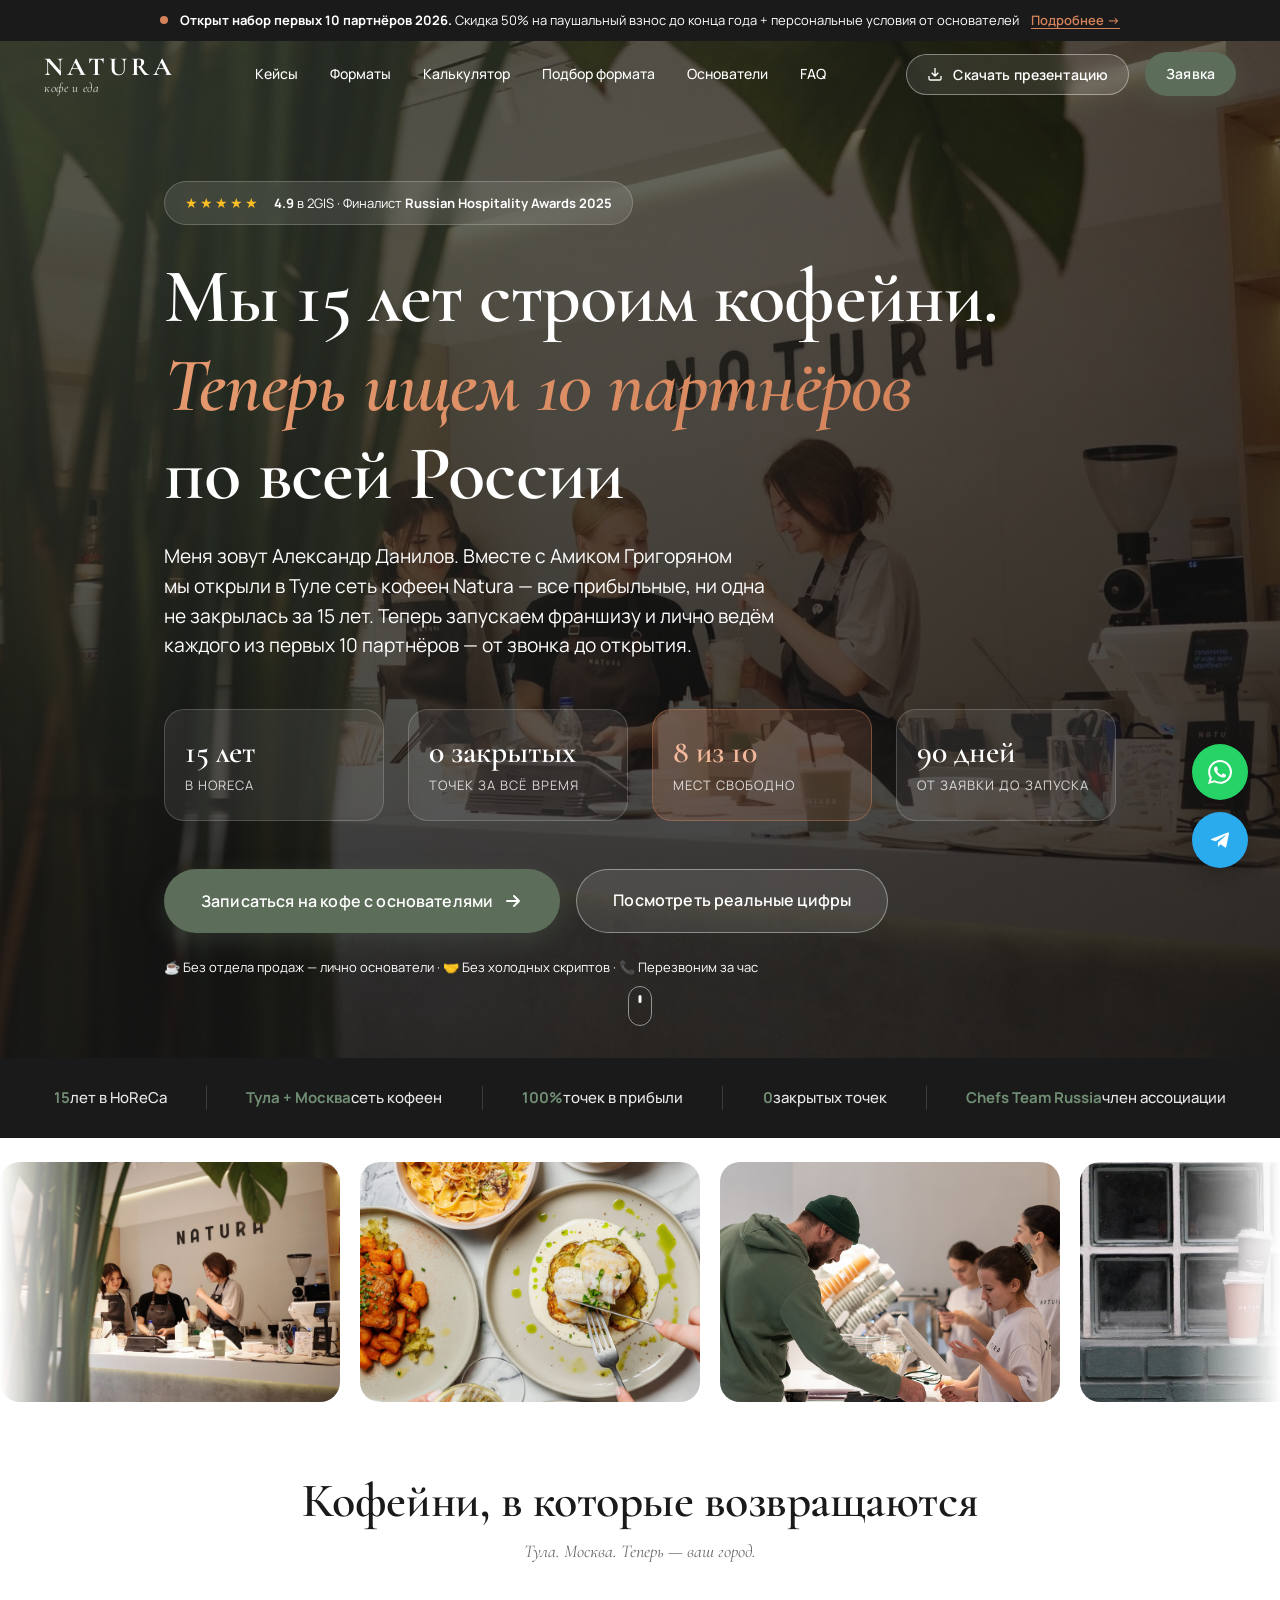
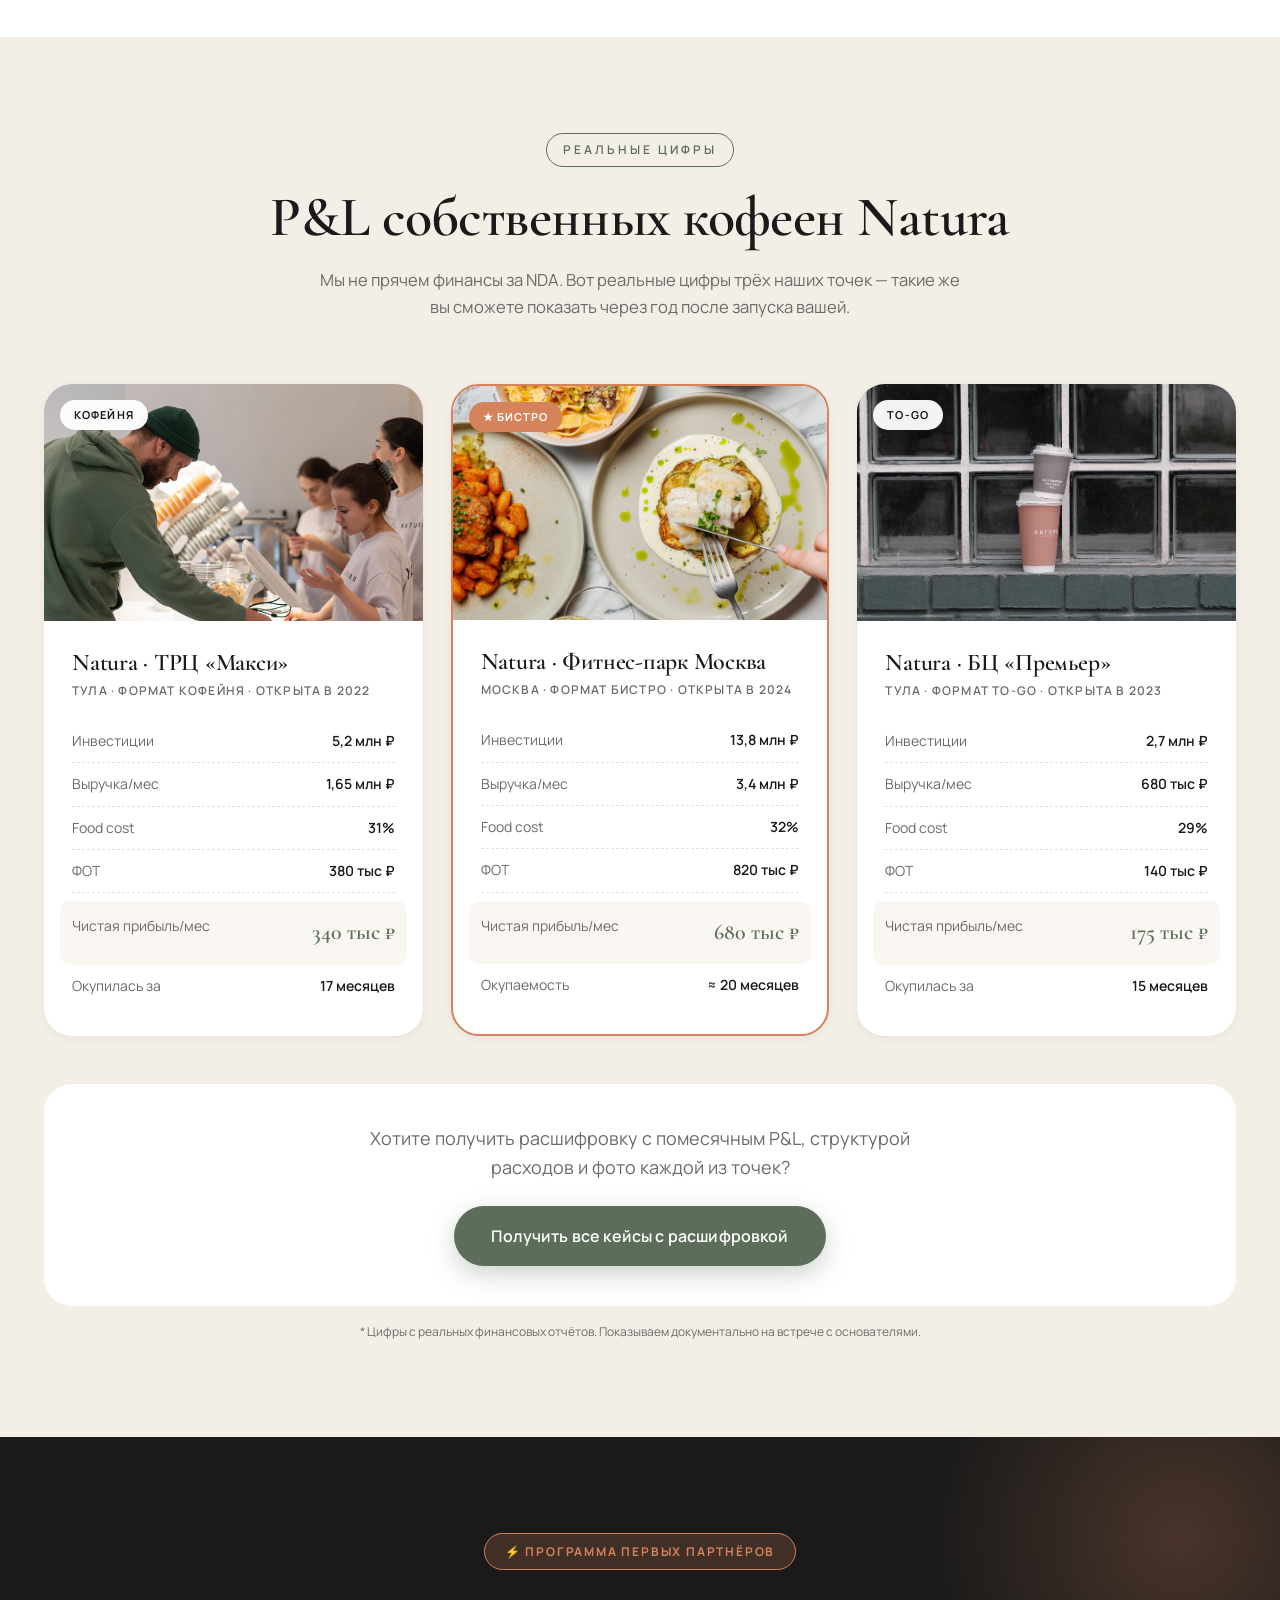
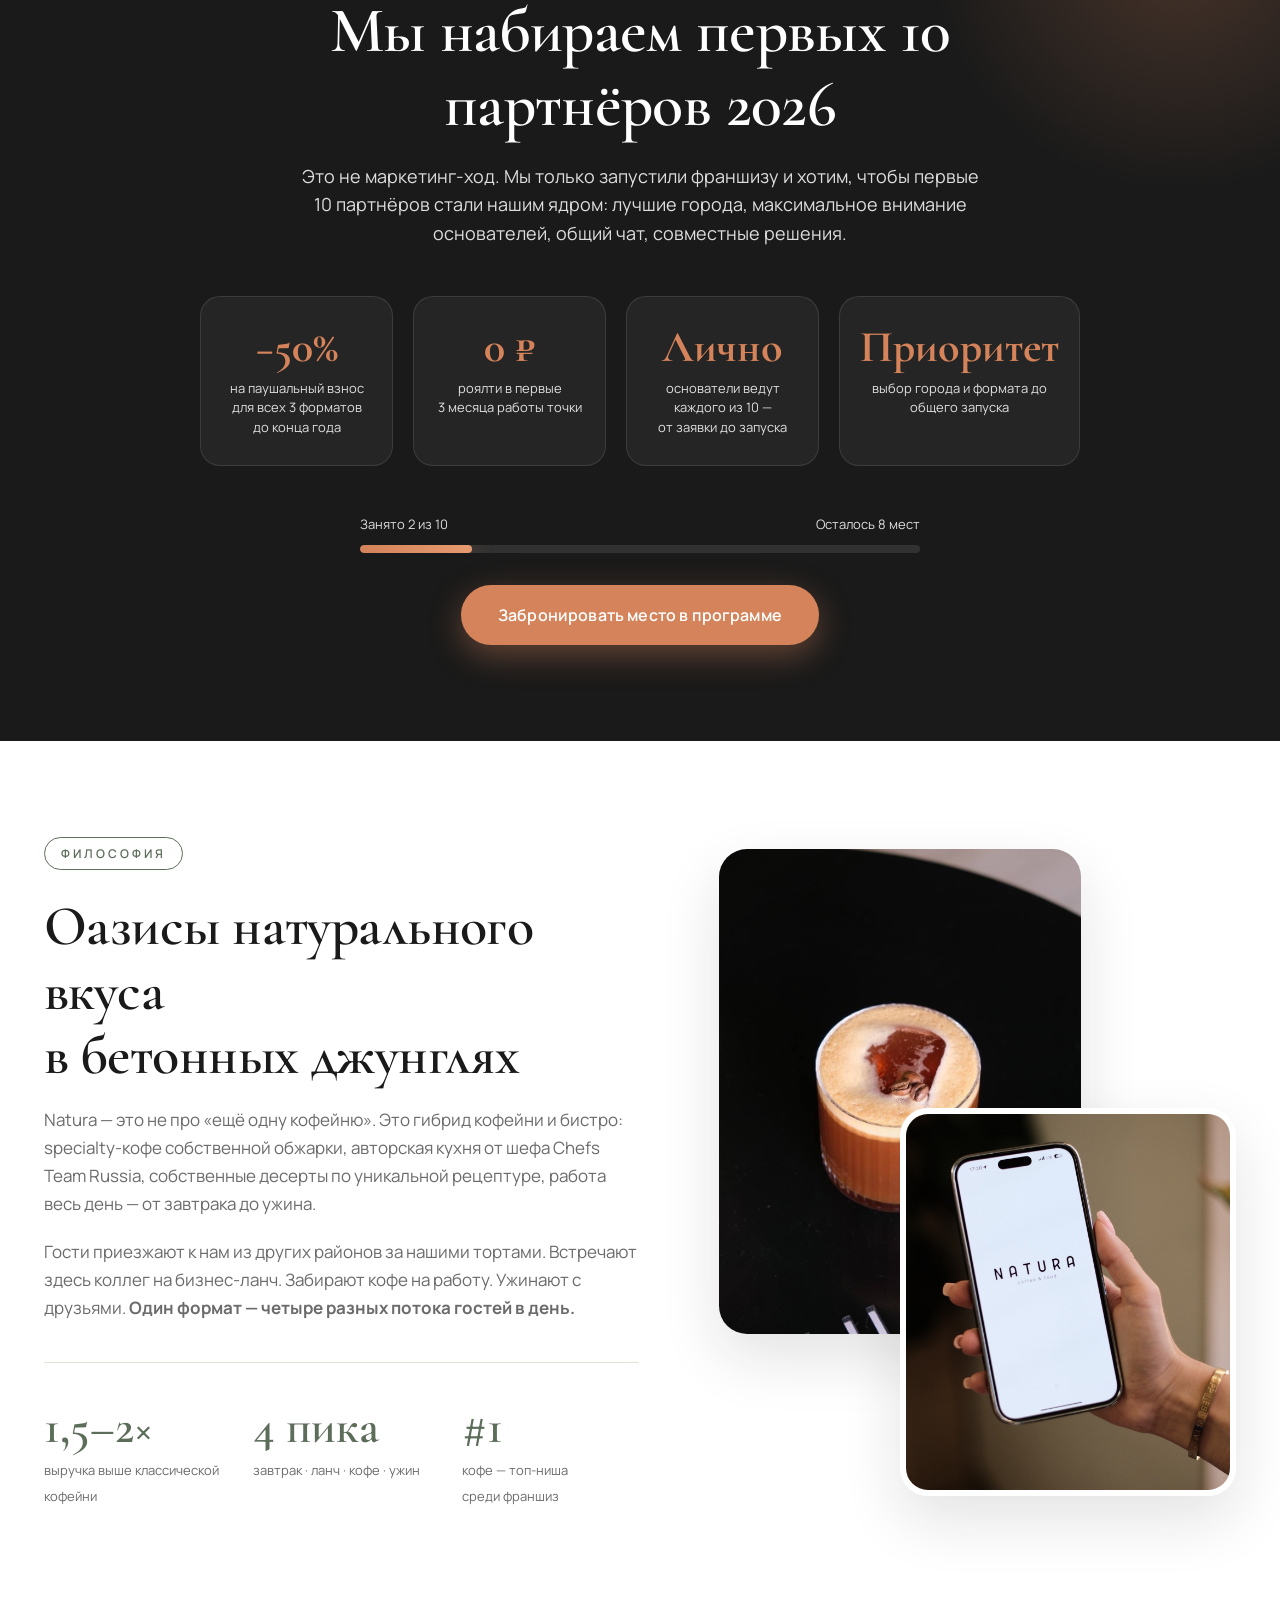
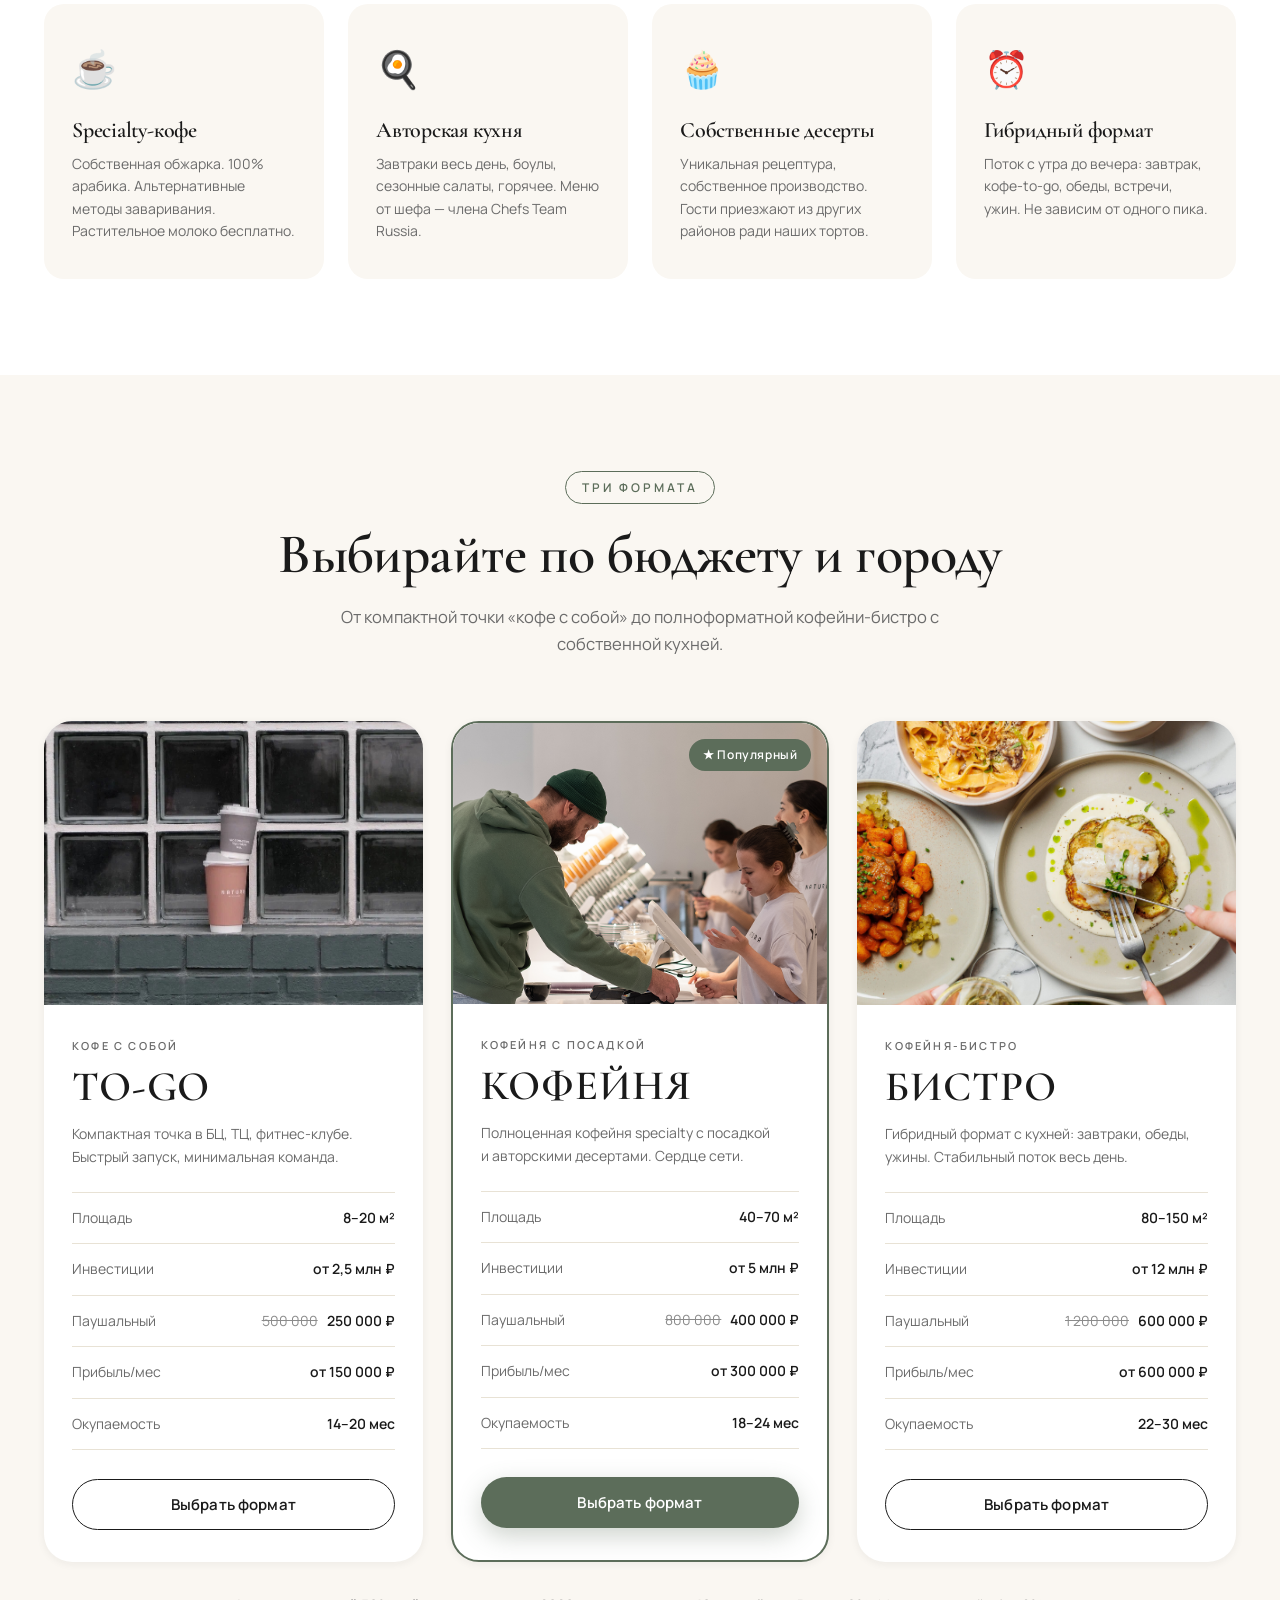
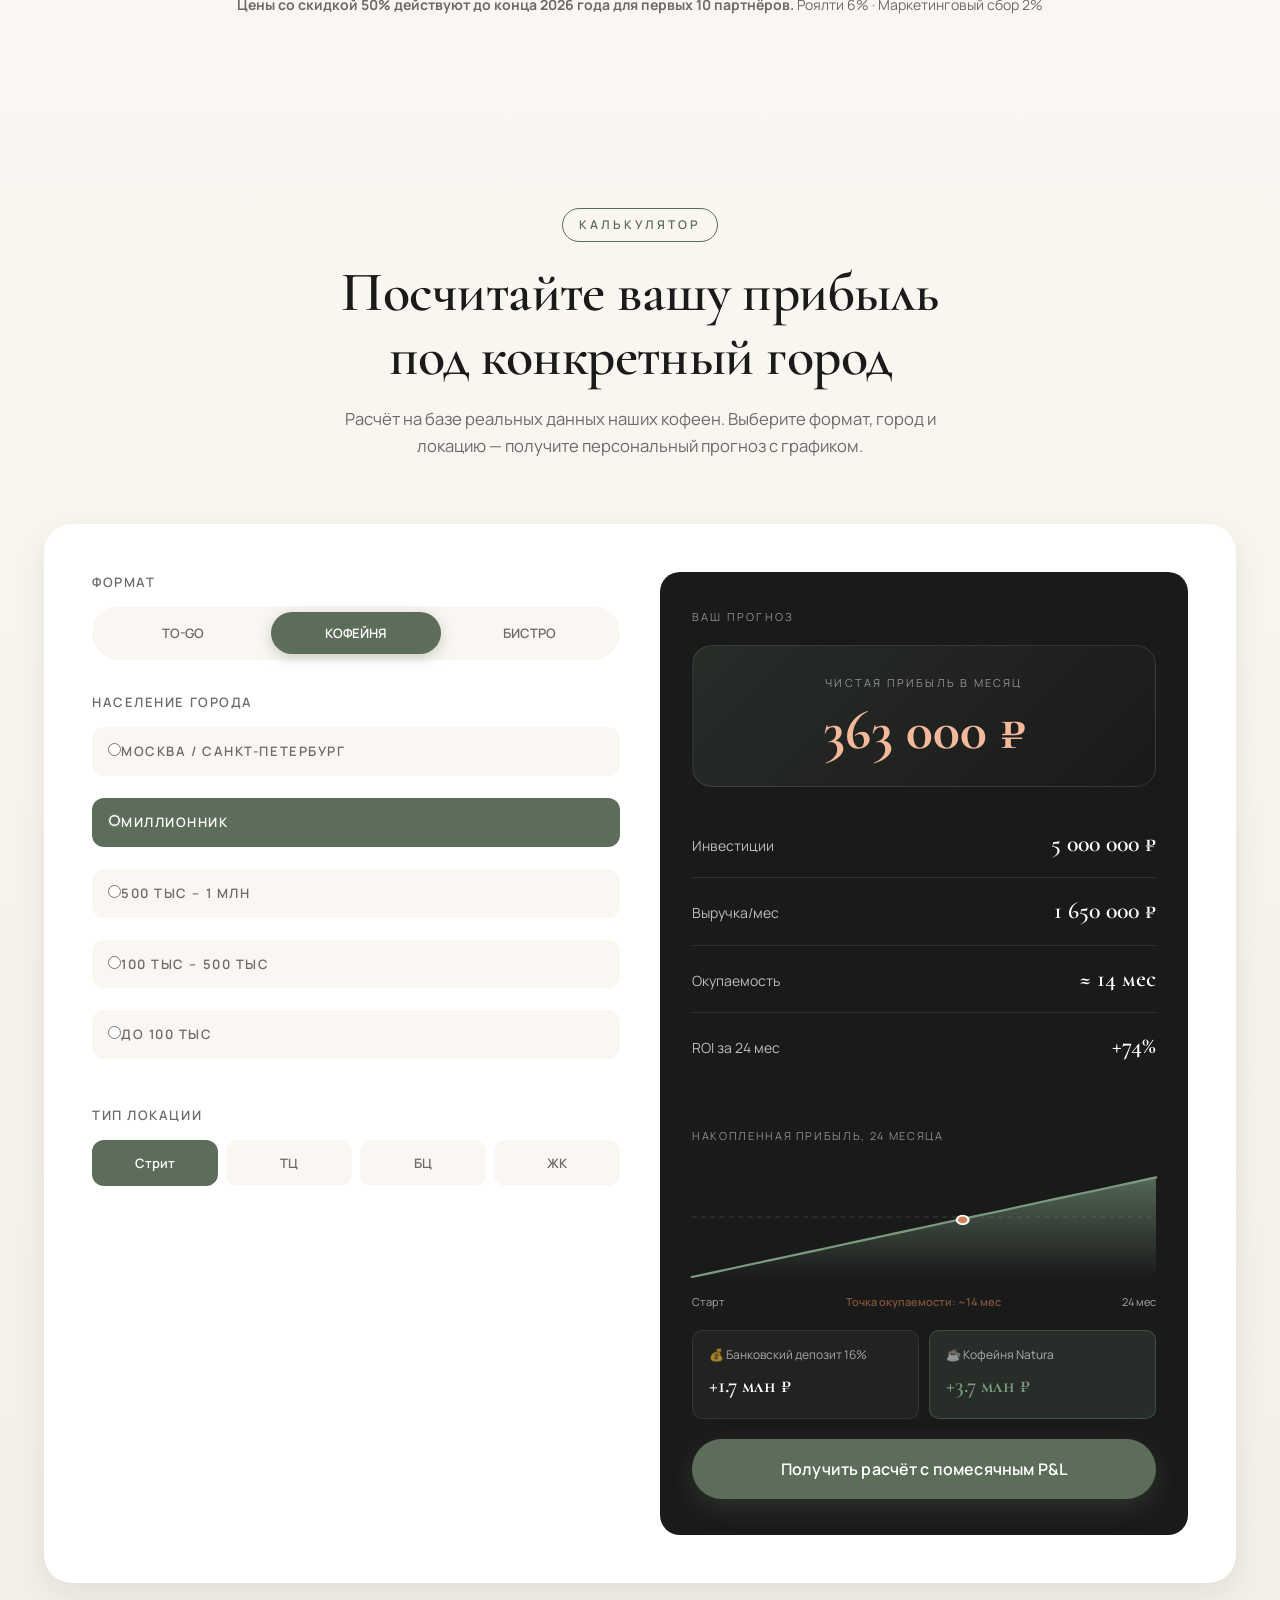
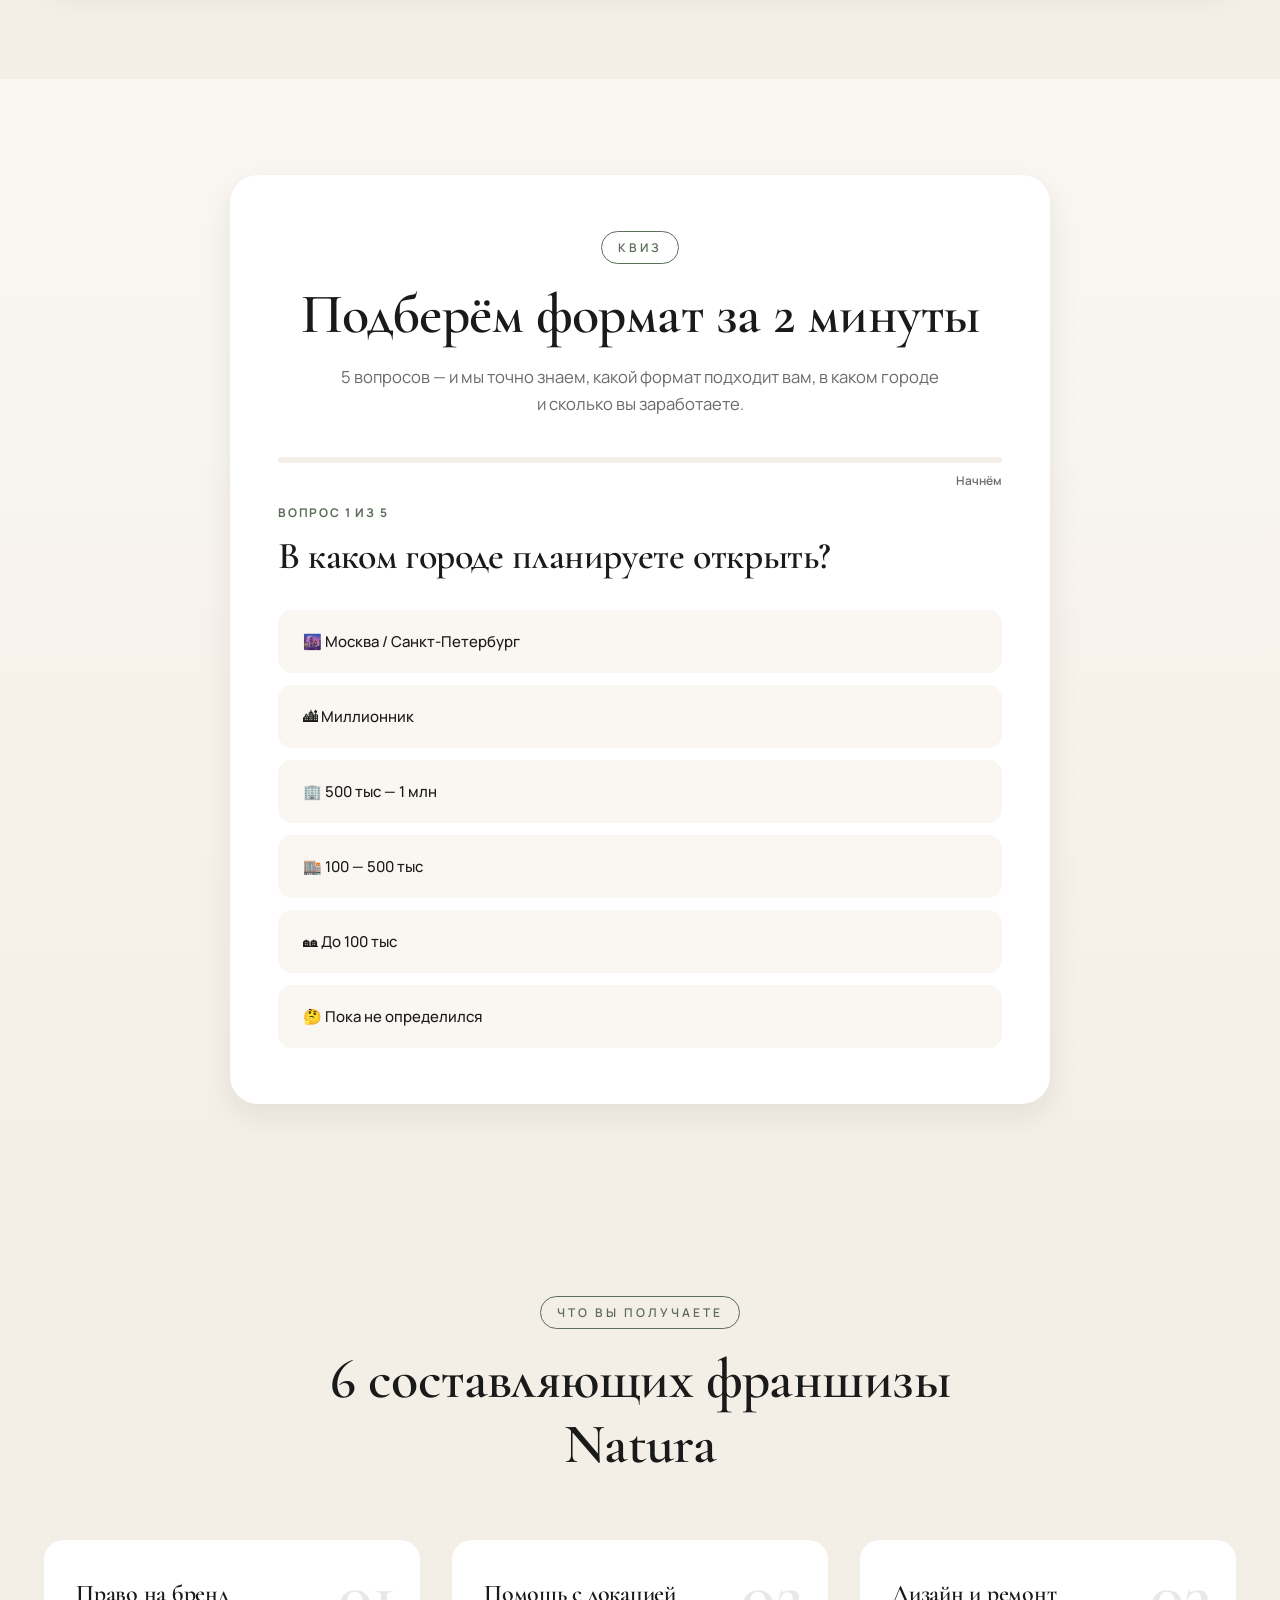
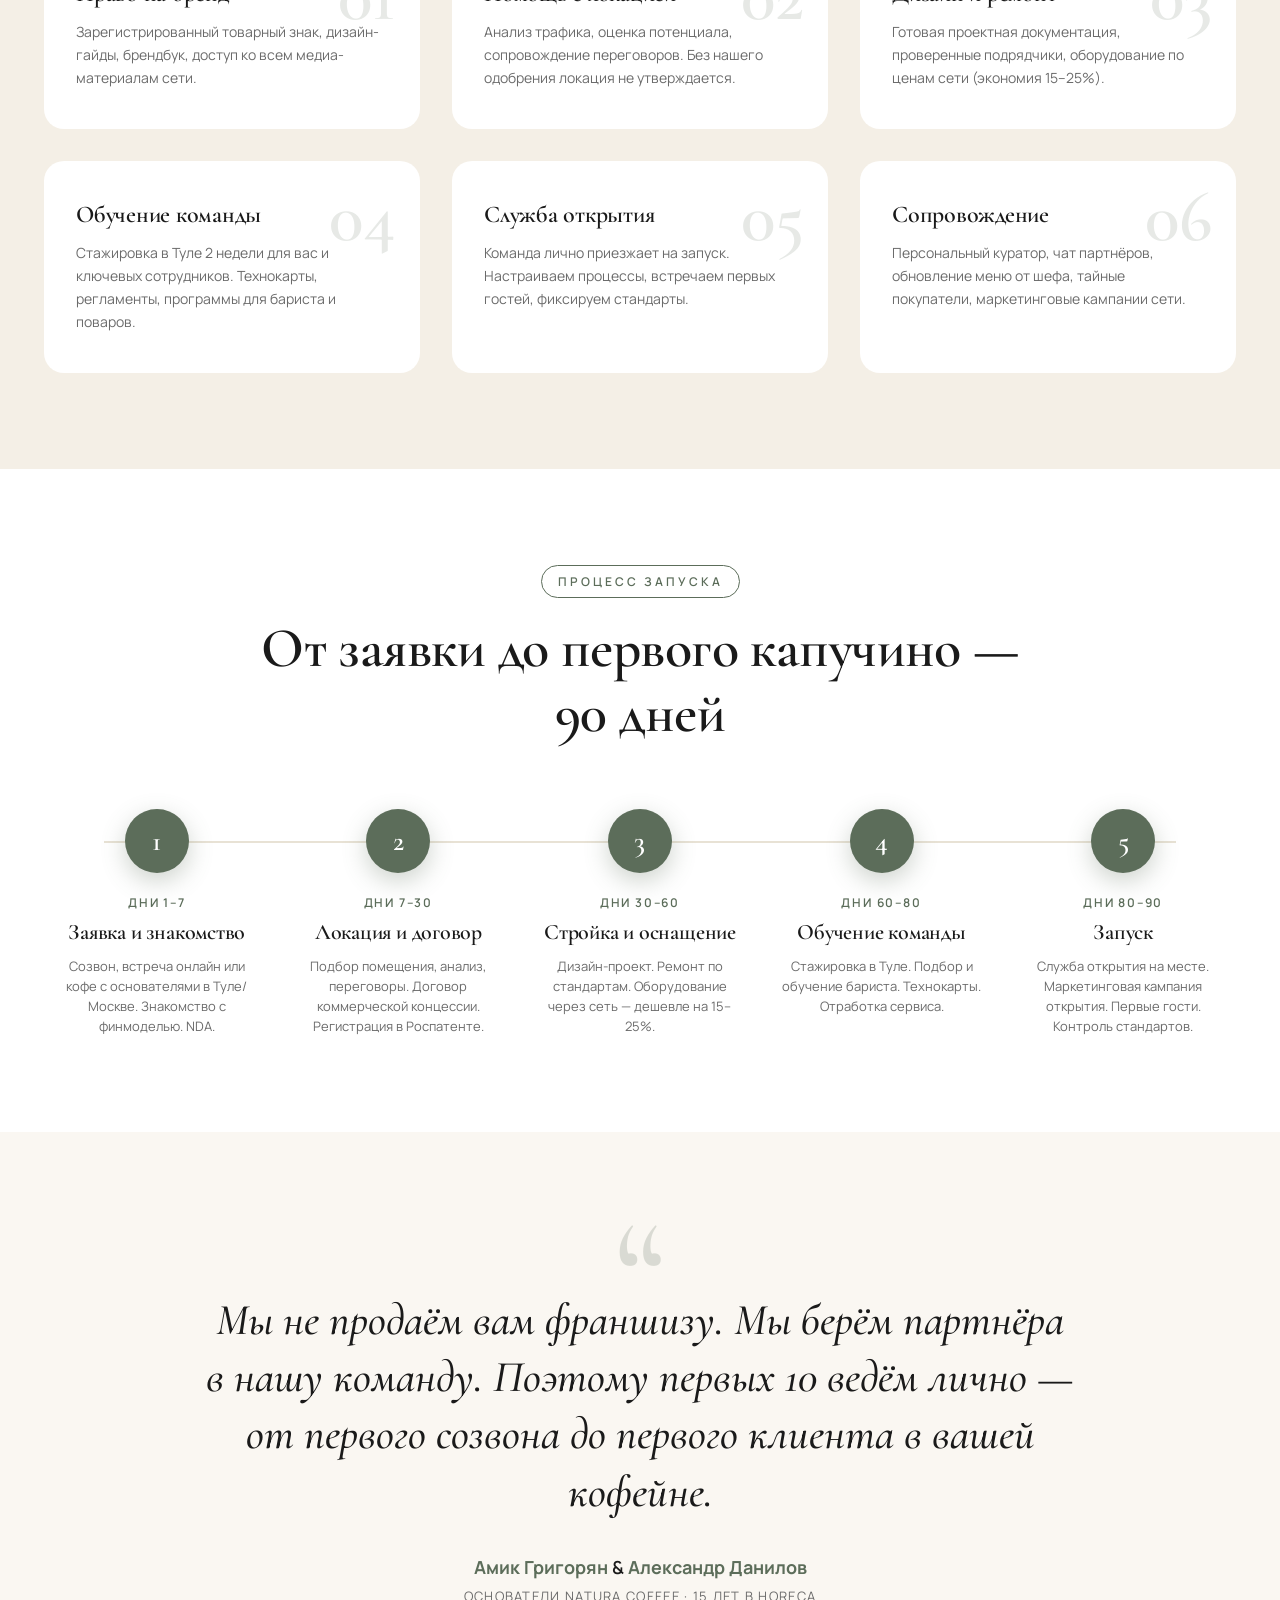
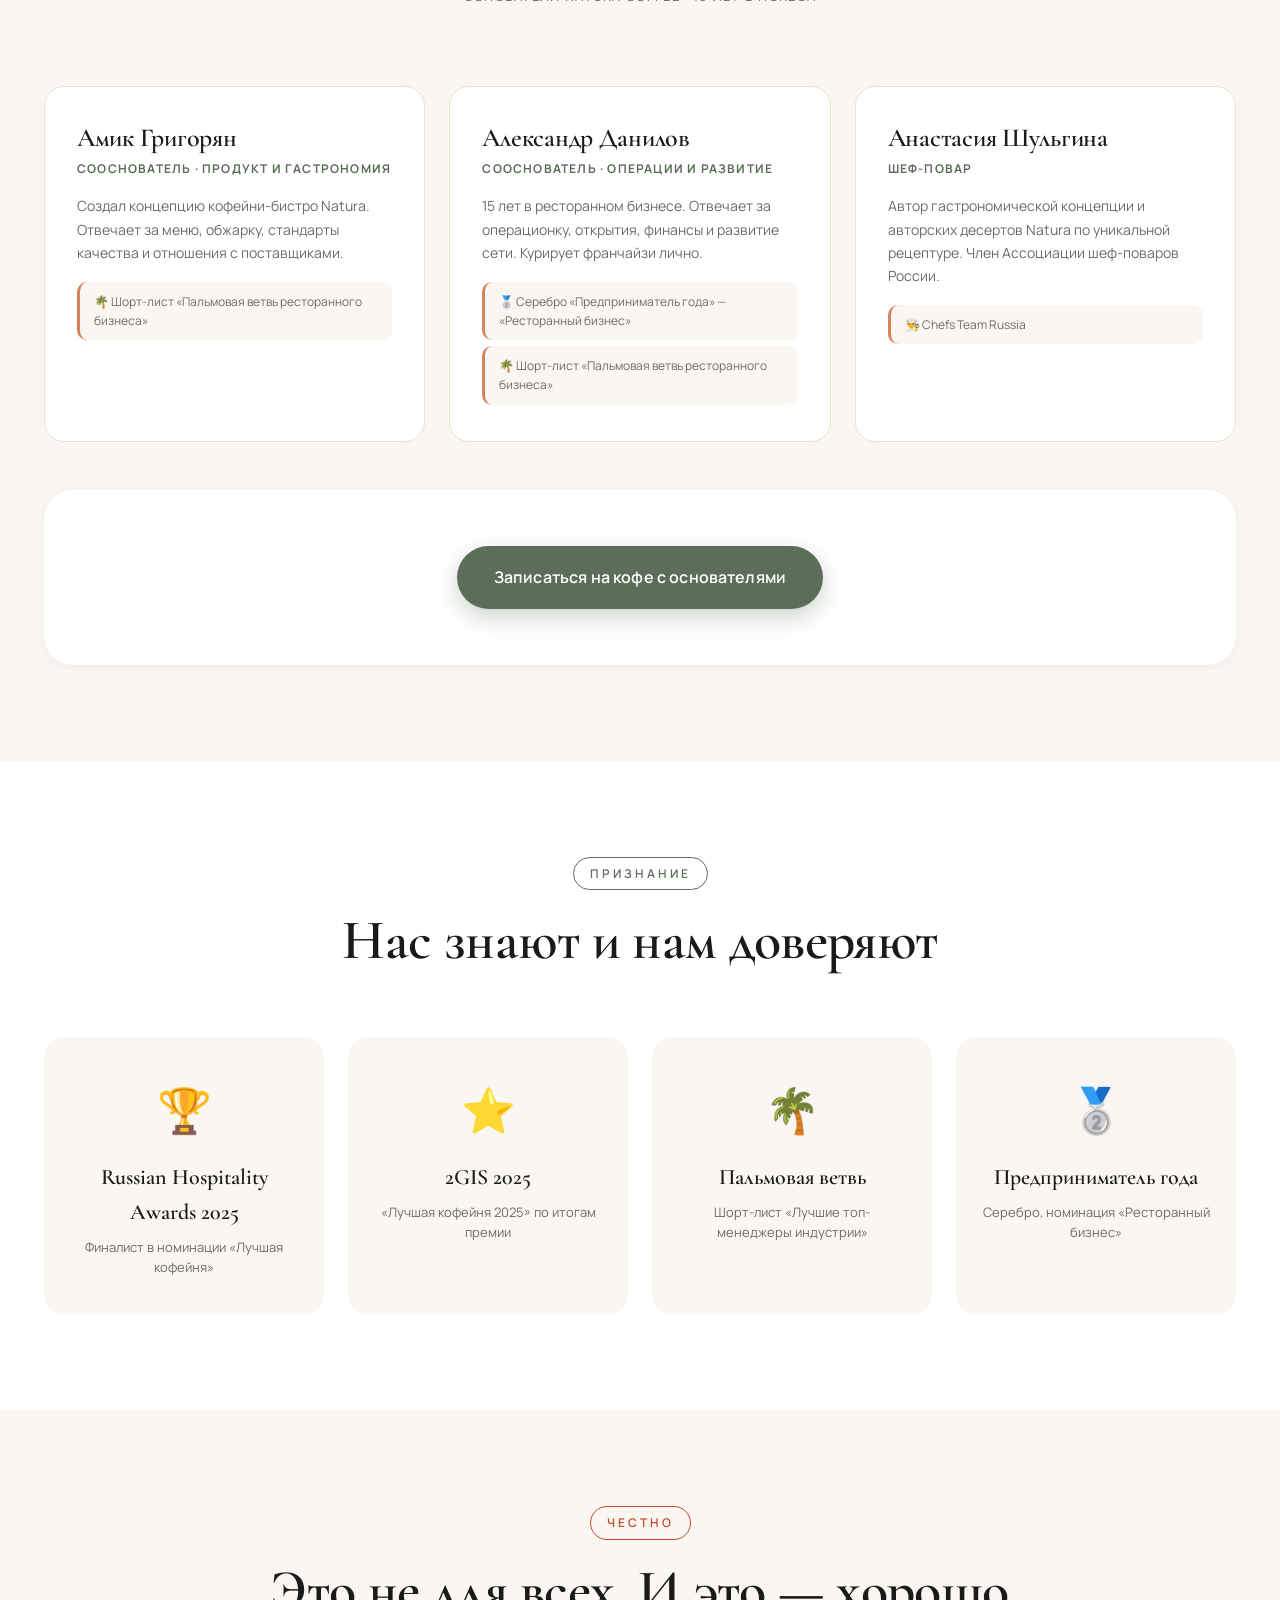
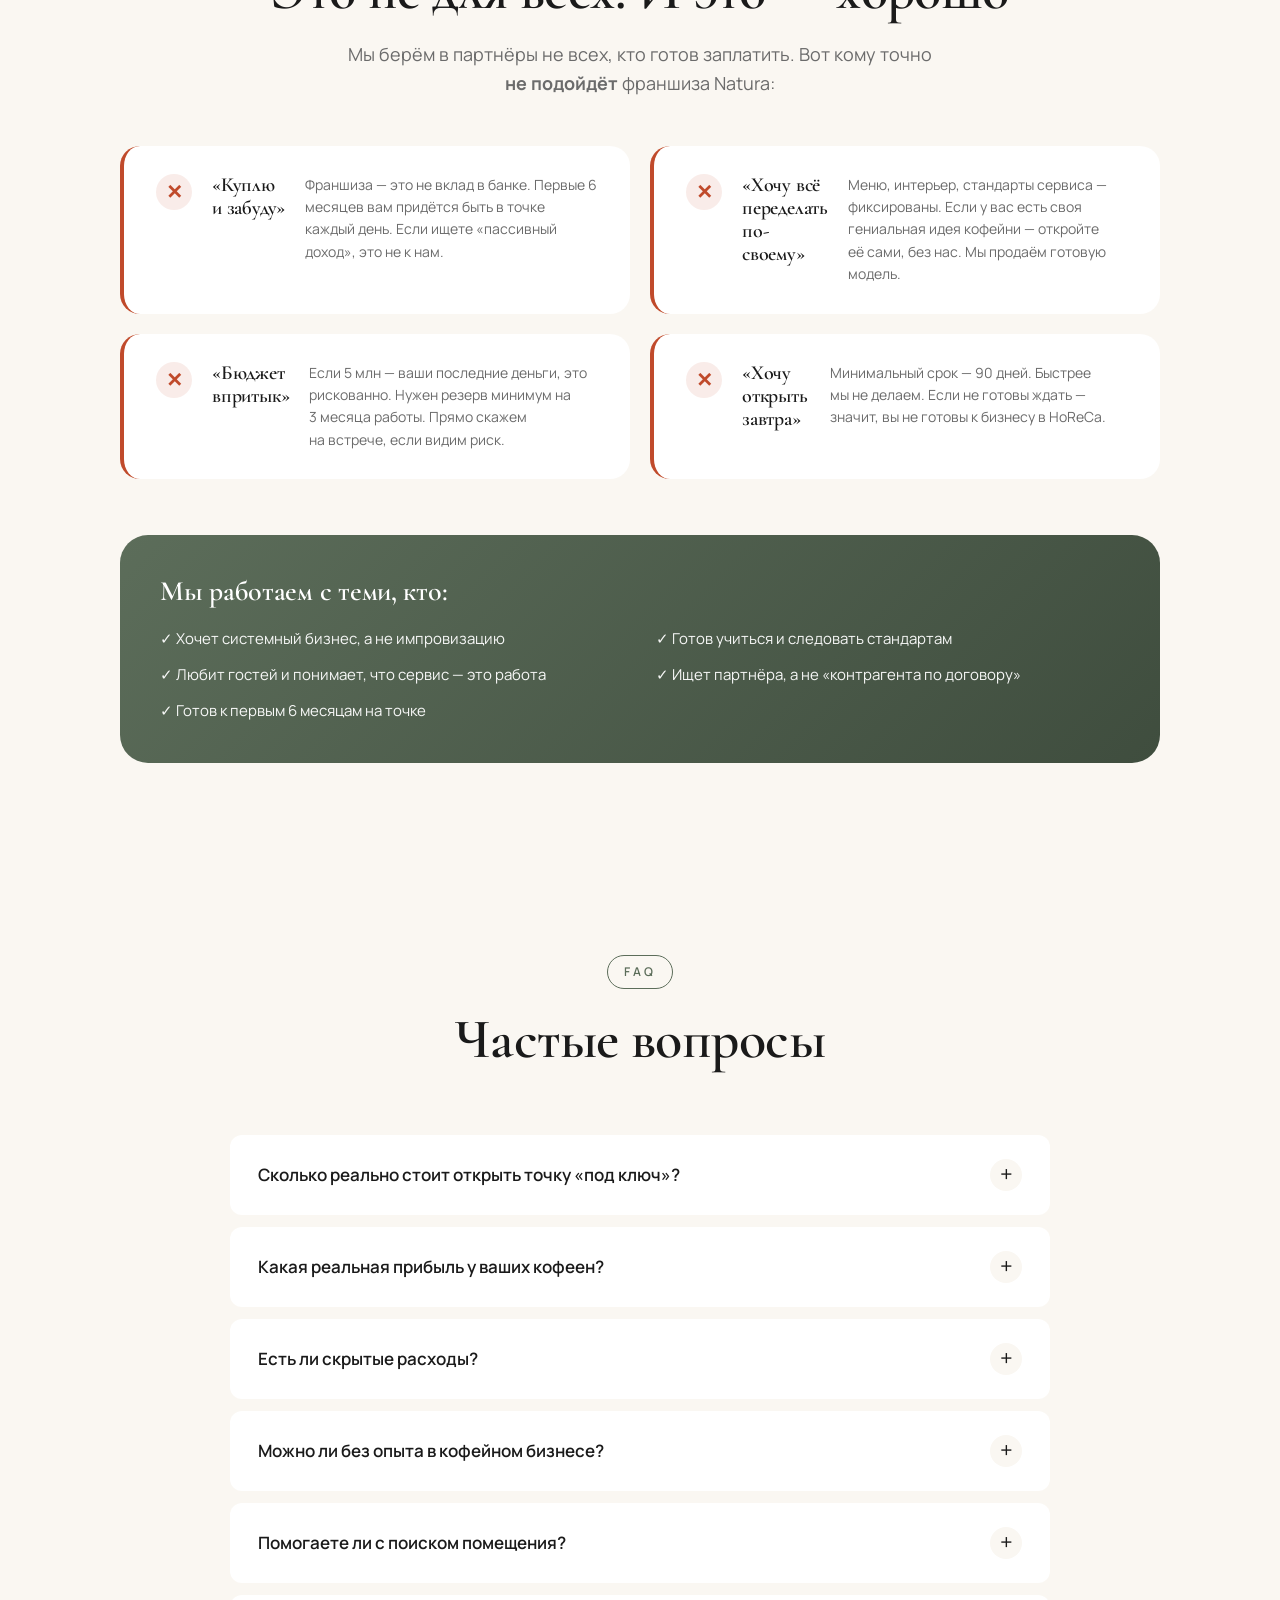
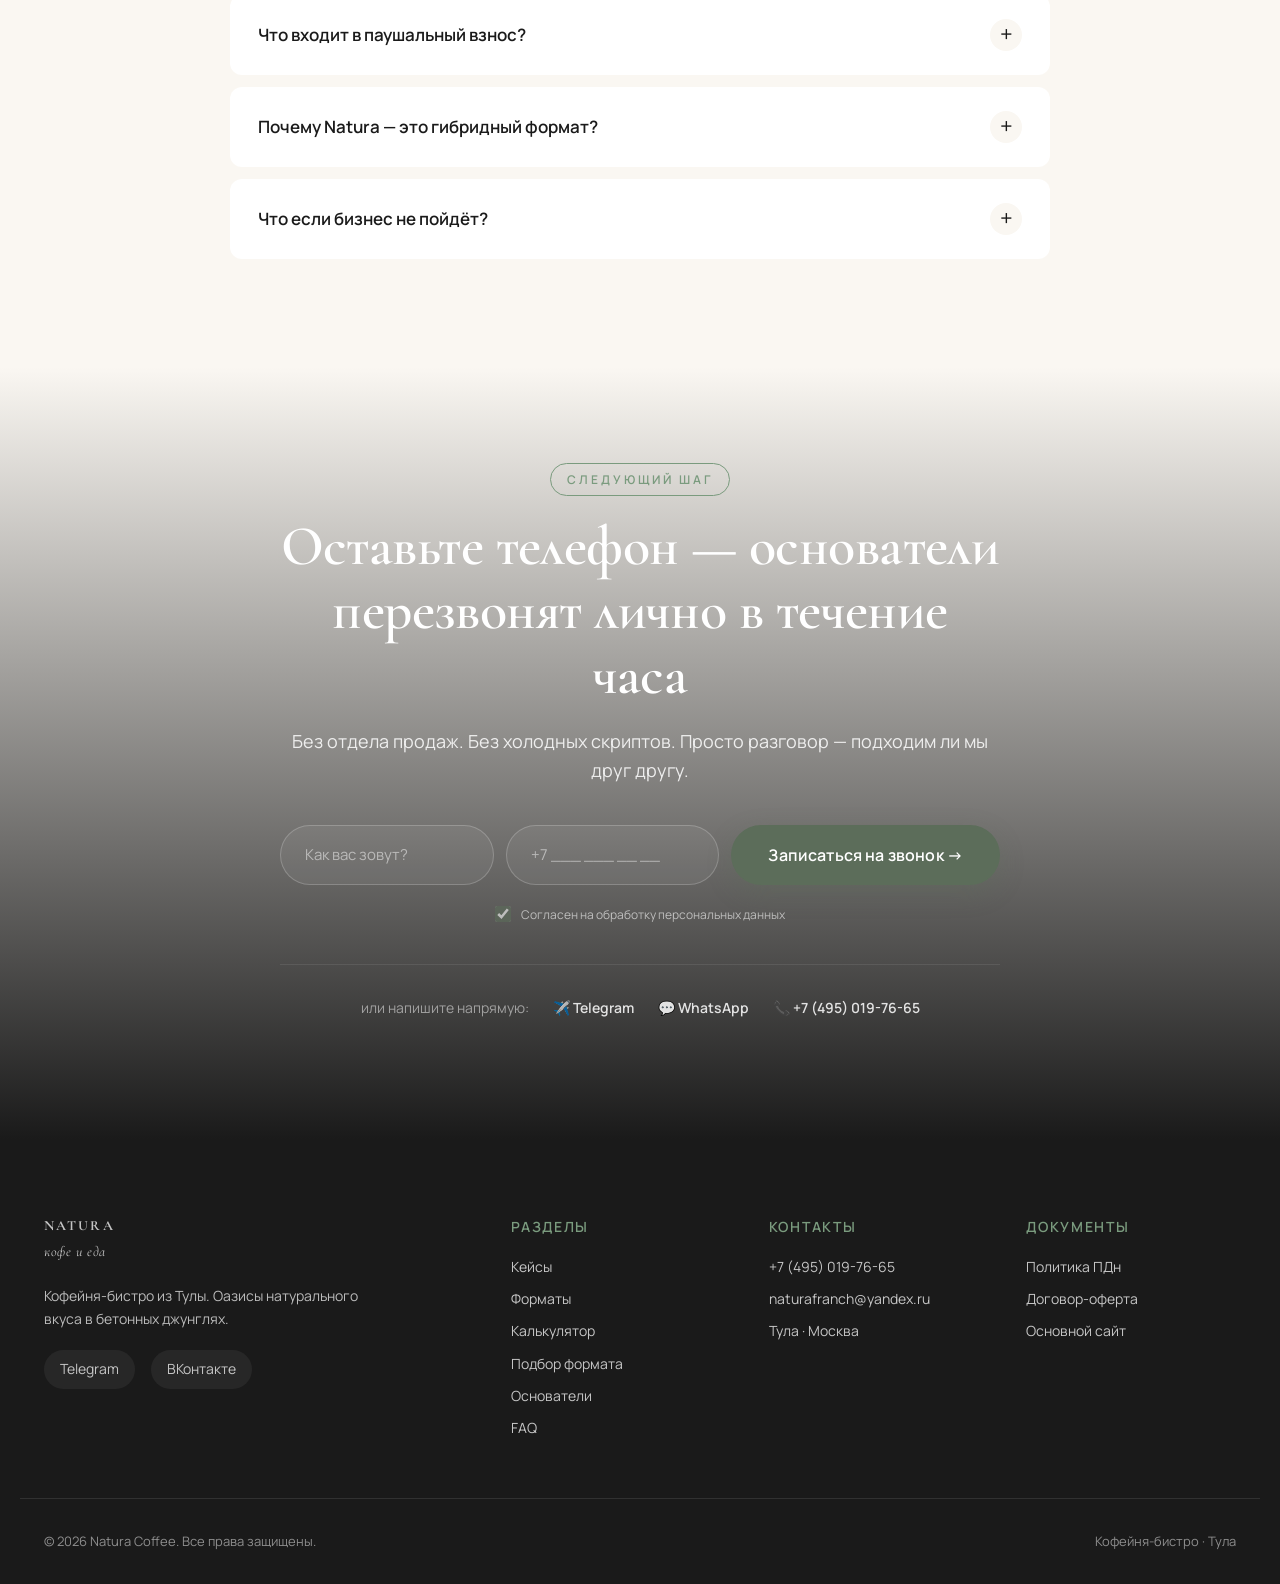
==== commit 6714b44e: "feat(metrika): Sprint 27.3 — Yandex.Metrika counter 109104067 Inline-инжекция стандартного counter-с" ====
--- a/index.html
+++ b/index.html
@@ -47,6 +47,18 @@
     } catch (e) { /* no-op */ }
   })();
 </script>
+
+<!-- Yandex.Metrika counter (Sprint 27.3) -->
+<script type="text/javascript">
+  (function(m,e,t,r,i,k,a){m[i]=m[i]||function(){(m[i].a=m[i].a||[]).push(arguments)};
+  m[i].l=1*new Date();
+  for (var j = 0; j < document.scripts.length; j++) {if (document.scripts[j].src === r) { return; }}
+  k=e.createElement(t),a=e.getElementsByTagName(t)[0],k.async=1,k.src=r,a.parentNode.insertBefore(k,a)})
+  (window, document, "script", "https://mc.yandex.ru/metrika/tag.js?id=109104067", "ym");
+  ym(109104067, "init", {clickmap:true, trackLinks:true, accurateTrackBounce:true, webvisor:true, ecommerce:"dataLayer"});
+</script>
+<noscript><div><img src="https://mc.yandex.ru/watch/109104067" style="position:absolute; left:-9999px;" alt="" /></div></noscript>
+<!-- /Yandex.Metrika counter -->
 </head>
 <body>
 
